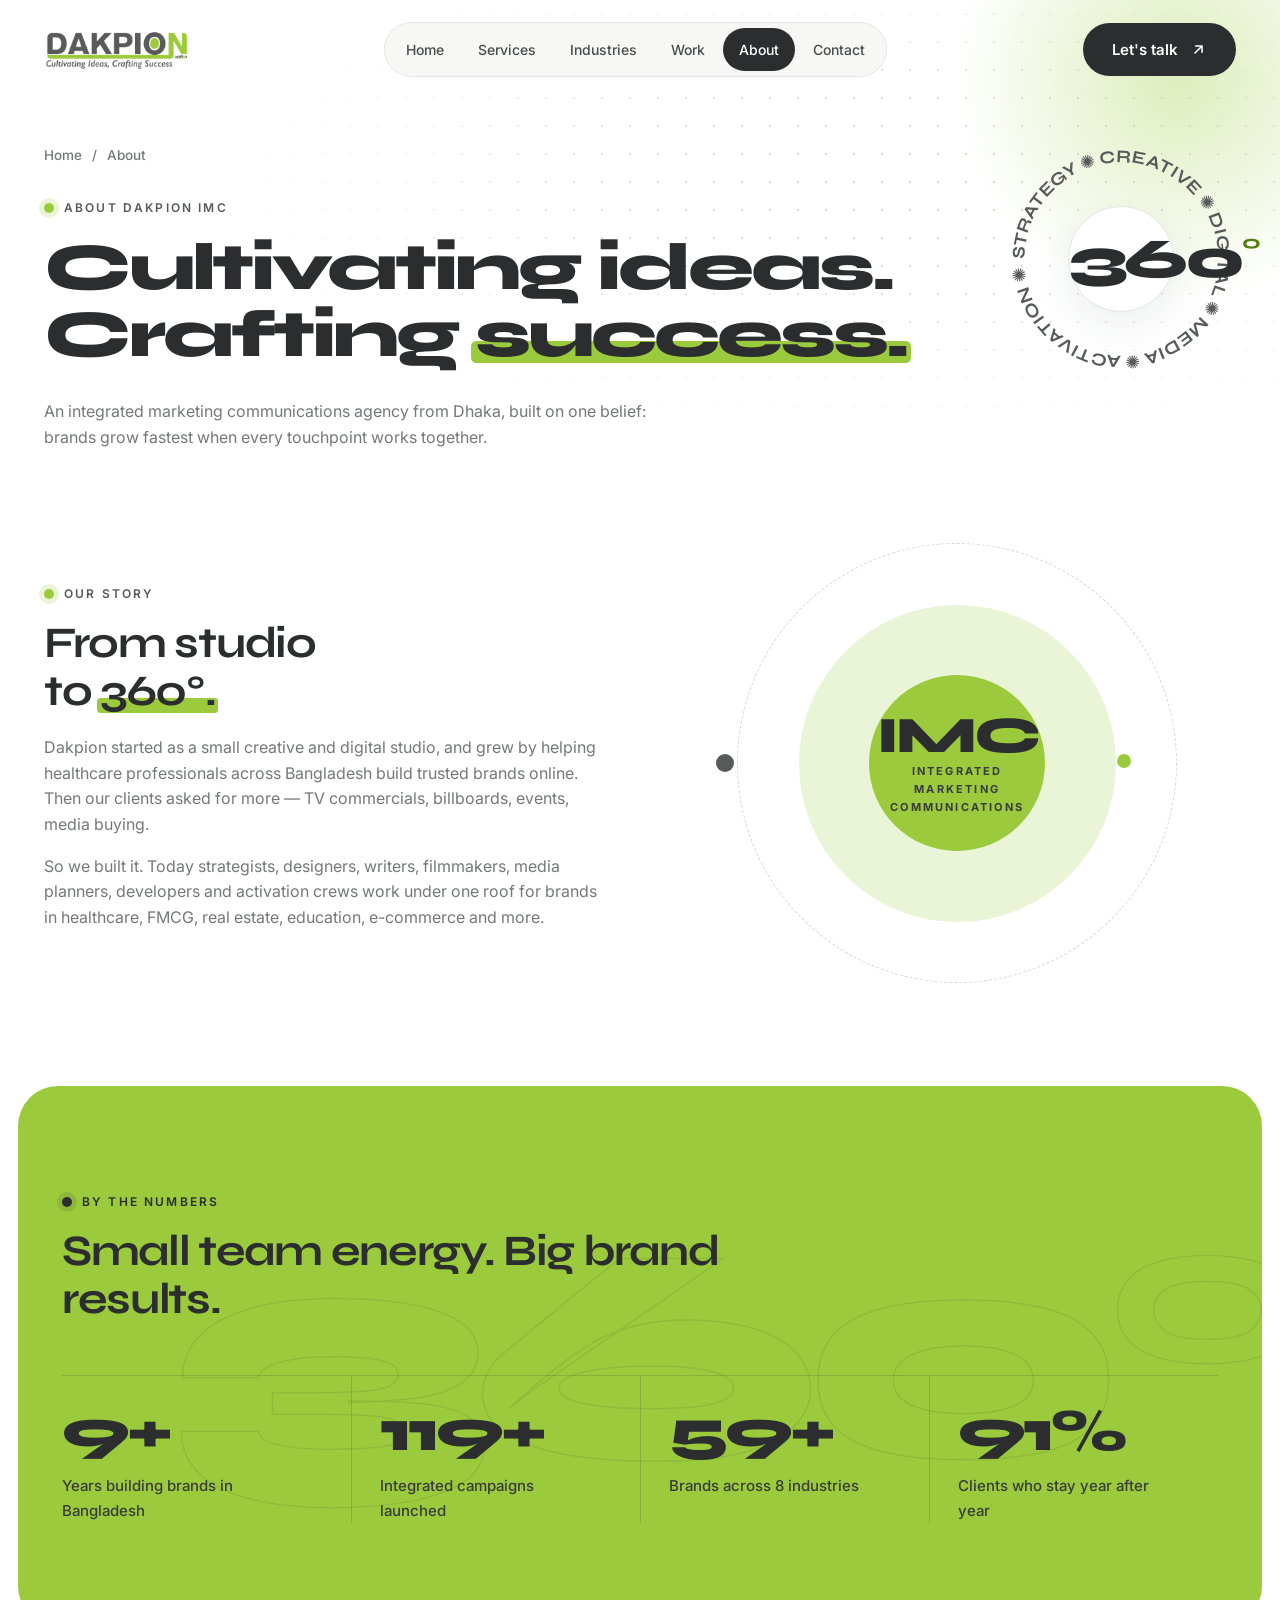
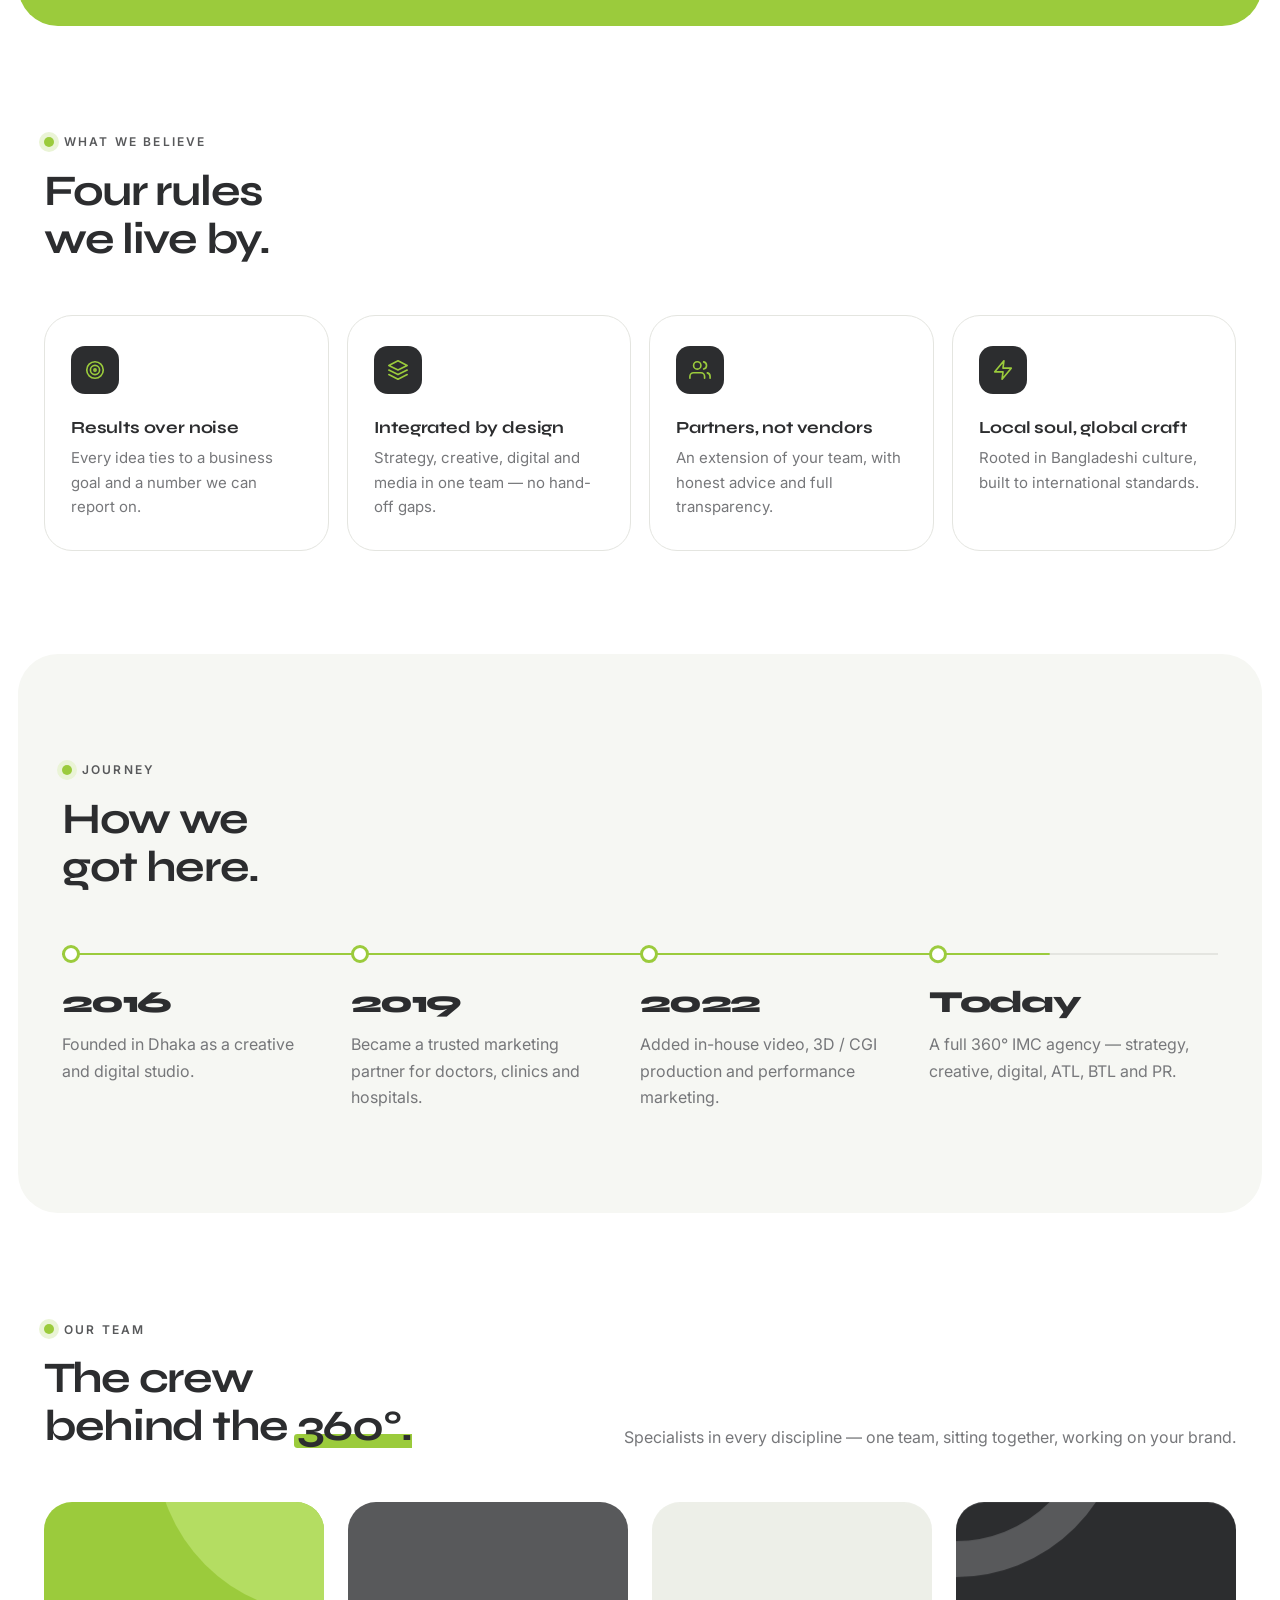
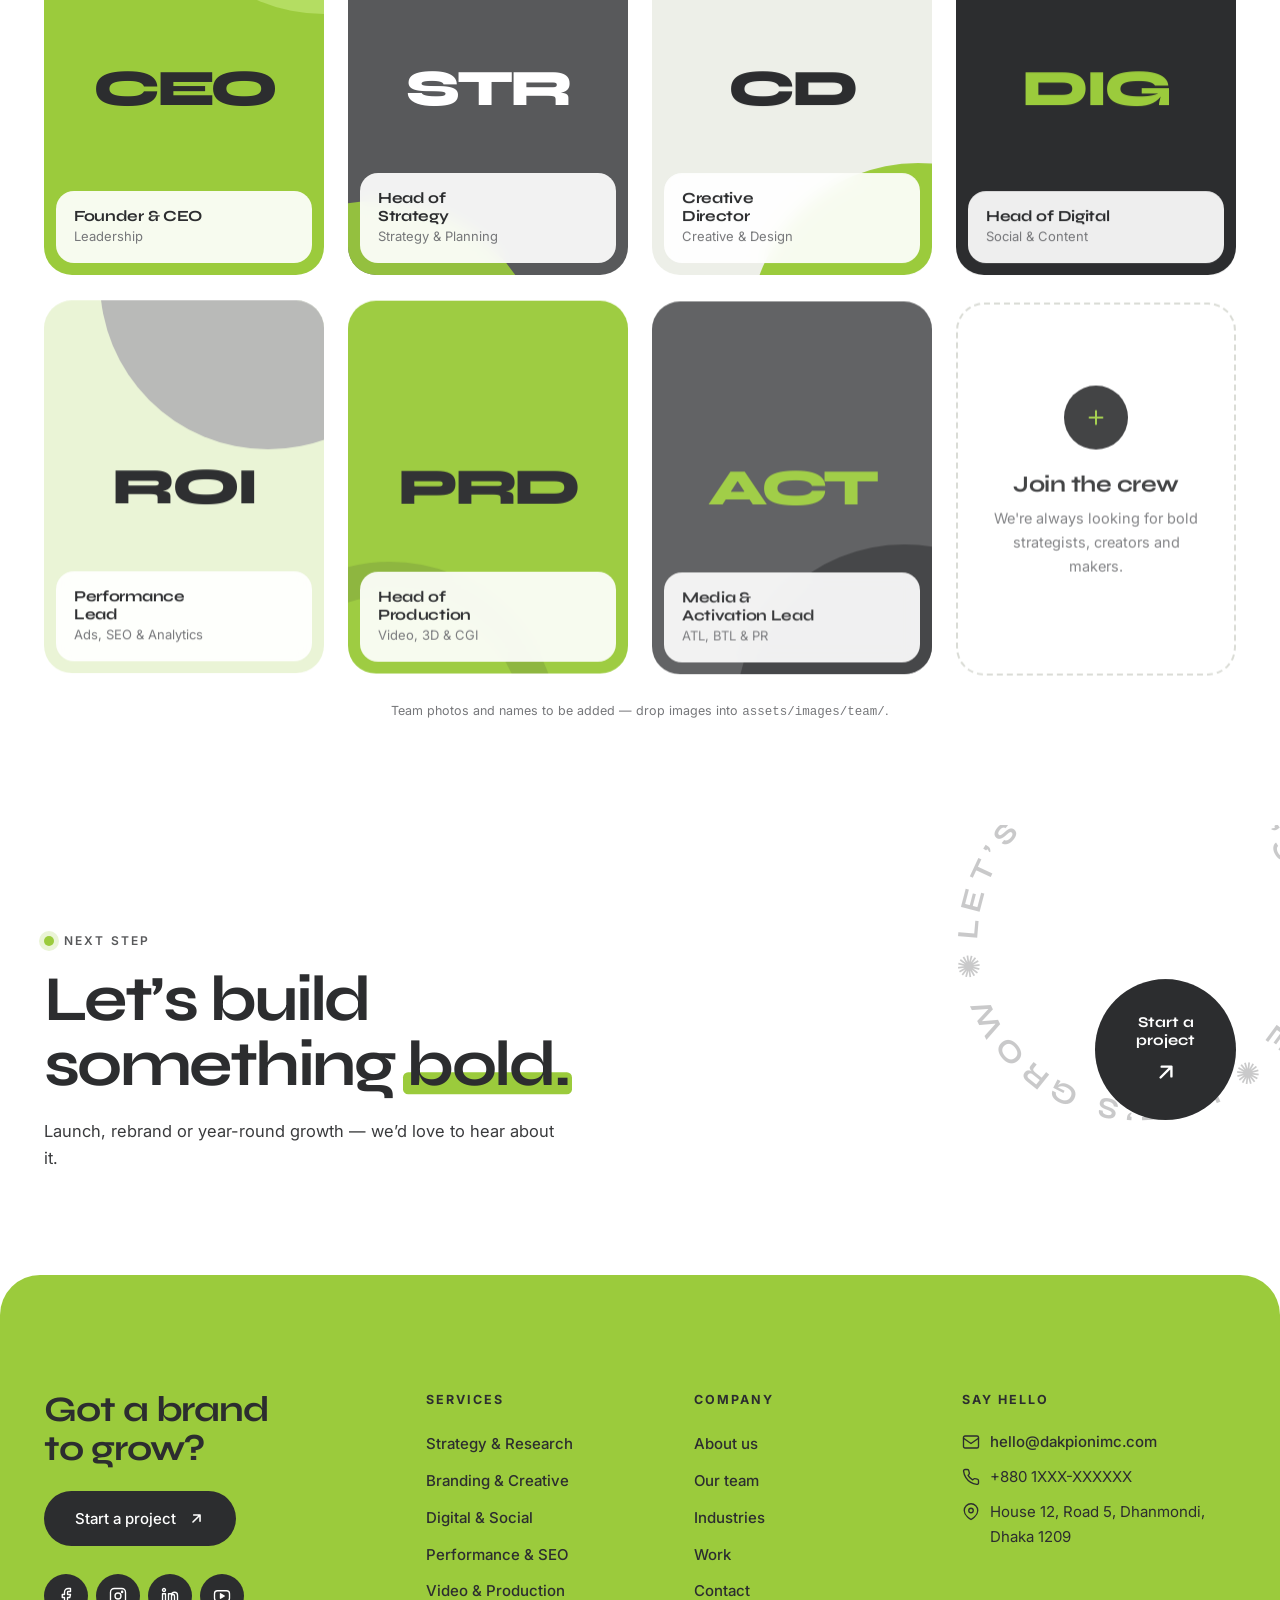
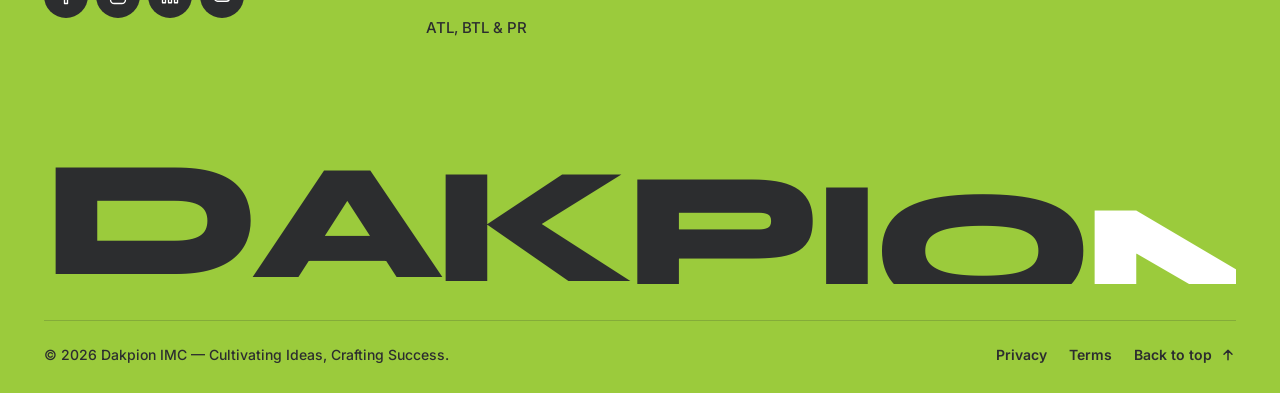
==== about.html @ 5aba987e "Make the site lighter: smaller type, native fast scrolling Feedback: text too big and scrolling slow" ====
<!doctype html>
<html lang="en">
<head>
<meta charset="UTF-8">
<meta name="viewport" content="width=device-width, initial-scale=1.0">
<title>About Us & Team — Dakpion IMC</title>
<meta name="description" content="Dakpion IMC is a 360° integrated marketing communications agency in Dhaka, Bangladesh. Meet the team behind strategy, creative, digital, media and activation.">
<meta name="theme-color" content="#9BCB3C">
<meta property="og:title" content="About Us & Team — Dakpion IMC">
<meta property="og:description" content="Dakpion IMC is a 360° integrated marketing communications agency in Dhaka, Bangladesh. Meet the team behind strategy, creative, digital, media and activation.">
<meta property="og:type" content="website">
<link rel="icon" href="assets/images/favicon.png">
<link rel="preconnect" href="https://fonts.googleapis.com">
<link rel="preconnect" href="https://fonts.gstatic.com" crossorigin>
<link rel="preload" as="image" href="assets/images/logo-dark.webp">
<link href="https://fonts.googleapis.com/css2?family=Inter:wght@400;500;600;700&family=Syne:wght@600;700;800&display=swap" rel="stylesheet">
<link rel="stylesheet" href="assets/css/style.css">
<script>
(function(r){r.classList.add('js');setTimeout(function(){if(!window.__animReady)r.classList.add('no-anim');},2500);})(document.documentElement);
</script>
<script src="assets/js/vendor/gsap.min.js" defer></script>
<script src="assets/js/vendor/ScrollTrigger.min.js" defer></script>
<script src="assets/js/vendor/SplitText.min.js" defer></script>
<script src="assets/js/main.js" defer></script>
</head>
<body data-page="about">
<!-- @header -->
<div class="progress" aria-hidden="true"></div>
<header class="site-header">
  <div class="container header-inner">
    <a href="index.html" class="brand" aria-label="Dakpion IMC home"><img src="assets/images/logo-dark.webp" width="420" height="116" alt="Dakpion IMC"></a>
    <nav aria-label="Main"><ul class="nav"><li><a href="index.html" data-nav="home" data-text="Home"><span>Home</span></a></li><li><a href="services.html" data-nav="services" data-text="Services"><span>Services</span></a></li><li><a href="industries.html" data-nav="industries" data-text="Industries"><span>Industries</span></a></li><li><a href="portfolio.html" data-nav="work" data-text="Work"><span>Work</span></a></li><li><a href="about.html" data-nav="about" data-text="About"><span>About</span></a></li><li><a href="contact.html" data-nav="contact" data-text="Contact"><span>Contact</span></a></li></ul></nav>
    <div class="header-right">
      <a href="contact.html" class="btn btn--grey" data-magnetic=".2">Let's talk <svg class="icon" aria-hidden="true"><use href="assets/icons/sprite.svg#i-arrow-ur"/></svg></a>
      <button class="menu-btn" aria-expanded="false" aria-controls="menu"><span>Menu</span><i><b></b><b></b></i></button>
    </div>
  </div>
</header>
<div class="menu" id="menu">
  <ul><li><a href="index.html" style="--i:0">Home</a></li><li><a href="services.html" style="--i:1">Services</a></li><li><a href="industries.html" style="--i:2">Industries</a></li><li><a href="portfolio.html" style="--i:3">Work</a></li><li><a href="about.html" style="--i:4">About</a></li><li><a href="contact.html" style="--i:5">Contact</a></li></ul>
  <div class="menu-foot"><a href="mailto:hello@dakpionimc.com">hello@dakpionimc.com</a><span>+880 1XXX-XXXXXX · Dhanmondi, Dhaka</span></div>
</div>
<!-- /@header -->

<main>

<section class="page-hero">
  <div class="hero-bg"><div class="blob blob--1"></div></div>
  <div class="ring" aria-hidden="true">
  <svg viewBox="0 0 200 200"><defs><path id="rp-page" d="M100,100 m-84,0 a84,84 0 1,1 168,0 a84,84 0 1,1 -168,0"/></defs><text><textPath href="#rp-page" textLength="524">Strategy ✺ Creative ✺ Digital ✺ Media ✺ Activation ✺ </textPath></text></svg>
  <div class="ring-core"><b>360<sup>°</sup></b></div>
</div>
  <div class="container">
    <div class="crumbs" data-reveal><a href="index.html">Home</a><span>/</span><span>About</span></div>
    <div class="label" data-reveal>About Dakpion IMC</div>
    <h1 data-split>Cultivating ideas.<br>Crafting <span class="hl">success.</span></h1>
    <p class="lead" data-reveal>An integrated marketing communications agency from Dhaka, built on one belief: brands grow fastest when every touchpoint works together.</p>
  </div>
</section>

<section class="section" style="padding-top:0">
  <div class="container split">
    <div>
      <div class="label" data-reveal>Our story</div>
      <h2 data-split>From studio<br>to <span class="hl">360°.</span></h2>
      <p class="lead" data-reveal>Dakpion started as a small creative and digital studio, and grew by helping healthcare professionals across Bangladesh build trusted brands online. Then our clients asked for more — TV commercials, billboards, events, media buying.</p>
      <p class="lead" data-reveal>So we built it. Today strategists, designers, writers, filmmakers, media planners, developers and activation crews work under one roof for brands in healthcare, FMCG, real estate, education, e-commerce and more.</p>
    </div>
    <div class="orbit-art" data-reveal aria-hidden="true">
      <span class="o o1"></span><span class="o o2"></span>
      <span class="o o3"><span><b>IMC</b><span>Integrated Marketing<br>Communications</span></span></span>
      <span class="dot"><i></i></span><span class="dot dot--2"><i></i></span>
    </div>
  </div>
</section>

<section class="section section--lime round" style="margin:0 clamp(8px,1.4vw,20px);overflow:hidden">
  <div class="big-360" aria-hidden="true">360°</div>
  <div class="container" style="position:relative">
    <div class="head">
      <div><div class="label" data-reveal>By the numbers</div><h2 data-split>Small team energy. Big brand results.</h2></div>
    </div>
    <div class="stats">
      <div class="stat" data-reveal><b data-count="9" data-suffix="+">9+</b><span>Years building brands in Bangladesh</span></div>
      <div class="stat" data-reveal><b data-count="120" data-suffix="+">120+</b><span>Integrated campaigns launched</span></div>
      <div class="stat" data-reveal><b data-count="60" data-suffix="+">60+</b><span>Brands across 8 industries</span></div>
      <div class="stat" data-reveal><b data-count="92" data-suffix="%">92%</b><span>Clients who stay year after year</span></div>
    </div>
  </div>
</section>

<section class="section">
  <div class="container">
    <div class="head"><div><div class="label" data-reveal>What we believe</div><h2 data-split>Four rules<br>we live by.</h2></div></div>
    <div class="values"><div class="value" data-reveal><span class="ic"><svg class="icon" aria-hidden="true"><use href="assets/icons/sprite.svg#i-target"/></svg></span><h4>Results over noise</h4><p>Every idea ties to a business goal and a number we can report on.</p></div><div class="value" data-reveal><span class="ic"><svg class="icon" aria-hidden="true"><use href="assets/icons/sprite.svg#i-layers"/></svg></span><h4>Integrated by design</h4><p>Strategy, creative, digital and media in one team — no hand-off gaps.</p></div><div class="value" data-reveal><span class="ic"><svg class="icon" aria-hidden="true"><use href="assets/icons/sprite.svg#i-users"/></svg></span><h4>Partners, not vendors</h4><p>An extension of your team, with honest advice and full transparency.</p></div><div class="value" data-reveal><span class="ic"><svg class="icon" aria-hidden="true"><use href="assets/icons/sprite.svg#i-bolt"/></svg></span><h4>Local soul, global craft</h4><p>Rooted in Bangladeshi culture, built to international standards.</p></div></div>
  </div>
</section>

<section class="section section--paper round" style="margin:0 clamp(8px,1.4vw,20px)">
  <div class="container">
    <div class="head"><div><div class="label" data-reveal>Journey</div><h2 data-split>How we<br>got here.</h2></div></div>
    <div class="timeline"><span class="bar"></span><div class="tl" data-reveal><b>2016</b><p>Founded in Dhaka as a creative and digital studio.</p></div><div class="tl" data-reveal><b>2019</b><p>Became a trusted marketing partner for doctors, clinics and hospitals.</p></div><div class="tl" data-reveal><b>2022</b><p>Added in-house video, 3D / CGI production and performance marketing.</p></div><div class="tl" data-reveal><b>Today</b><p>A full 360° IMC agency — strategy, creative, digital, ATL, BTL and PR.</p></div></div>
  </div>
</section>

<section class="section" id="team">
  <div class="container">
    <div class="head">
      <div><div class="label" data-reveal>Our team</div><h2 data-split>The crew<br>behind the <span class="hl">360°.</span></h2></div>
      <p class="lead" data-reveal>Specialists in every discipline — one team, sitting together, working on your brand.</p>
    </div>
    <div class="team-grid"><div class="member m1" data-tilt data-reveal style="transition-delay:0.00s">
        <div class="card">
          <div class="art"><span class="ini">CEO</span><!-- replace with <img src="assets/images/team/NAME.webp" alt="NAME"> --></div>
          <div class="who"><div><b>Founder &amp; CEO</b><span>Leadership</span></div><div class="soc"><a href="#" aria-label="LinkedIn"><svg class="icon" aria-hidden="true"><use href="assets/icons/sprite.svg#i-in"/></svg></a><a href="#" aria-label="Instagram"><svg class="icon" aria-hidden="true"><use href="assets/icons/sprite.svg#i-ig"/></svg></a></div></div>
        </div>
      </div><div class="member m2" data-tilt data-reveal style="transition-delay:0.05s">
        <div class="card">
          <div class="art"><span class="ini">STR</span><!-- replace with <img src="assets/images/team/NAME.webp" alt="NAME"> --></div>
          <div class="who"><div><b>Head of Strategy</b><span>Strategy &amp; Planning</span></div><div class="soc"><a href="#" aria-label="LinkedIn"><svg class="icon" aria-hidden="true"><use href="assets/icons/sprite.svg#i-in"/></svg></a><a href="#" aria-label="Instagram"><svg class="icon" aria-hidden="true"><use href="assets/icons/sprite.svg#i-ig"/></svg></a></div></div>
        </div>
      </div><div class="member m3" data-tilt data-reveal style="transition-delay:0.10s">
        <div class="card">
          <div class="art"><span class="ini">CD</span><!-- replace with <img src="assets/images/team/NAME.webp" alt="NAME"> --></div>
          <div class="who"><div><b>Creative Director</b><span>Creative &amp; Design</span></div><div class="soc"><a href="#" aria-label="LinkedIn"><svg class="icon" aria-hidden="true"><use href="assets/icons/sprite.svg#i-in"/></svg></a><a href="#" aria-label="Instagram"><svg class="icon" aria-hidden="true"><use href="assets/icons/sprite.svg#i-ig"/></svg></a></div></div>
        </div>
      </div><div class="member m4" data-tilt data-reveal style="transition-delay:0.15s">
        <div class="card">
          <div class="art"><span class="ini">DIG</span><!-- replace with <img src="assets/images/team/NAME.webp" alt="NAME"> --></div>
          <div class="who"><div><b>Head of Digital</b><span>Social &amp; Content</span></div><div class="soc"><a href="#" aria-label="LinkedIn"><svg class="icon" aria-hidden="true"><use href="assets/icons/sprite.svg#i-in"/></svg></a><a href="#" aria-label="Instagram"><svg class="icon" aria-hidden="true"><use href="assets/icons/sprite.svg#i-ig"/></svg></a></div></div>
        </div>
      </div><div class="member m5" data-tilt data-reveal style="transition-delay:0.20s">
        <div class="card">
          <div class="art"><span class="ini">ROI</span><!-- replace with <img src="assets/images/team/NAME.webp" alt="NAME"> --></div>
          <div class="who"><div><b>Performance Lead</b><span>Ads, SEO &amp; Analytics</span></div><div class="soc"><a href="#" aria-label="LinkedIn"><svg class="icon" aria-hidden="true"><use href="assets/icons/sprite.svg#i-in"/></svg></a><a href="#" aria-label="Instagram"><svg class="icon" aria-hidden="true"><use href="assets/icons/sprite.svg#i-ig"/></svg></a></div></div>
        </div>
      </div><div class="member m6" data-tilt data-reveal style="transition-delay:0.25s">
        <div class="card">
          <div class="art"><span class="ini">PRD</span><!-- replace with <img src="assets/images/team/NAME.webp" alt="NAME"> --></div>
          <div class="who"><div><b>Head of Production</b><span>Video, 3D &amp; CGI</span></div><div class="soc"><a href="#" aria-label="LinkedIn"><svg class="icon" aria-hidden="true"><use href="assets/icons/sprite.svg#i-in"/></svg></a><a href="#" aria-label="Instagram"><svg class="icon" aria-hidden="true"><use href="assets/icons/sprite.svg#i-ig"/></svg></a></div></div>
        </div>
      </div><div class="member m7" data-tilt data-reveal style="transition-delay:0.30s">
        <div class="card">
          <div class="art"><span class="ini">ACT</span><!-- replace with <img src="assets/images/team/NAME.webp" alt="NAME"> --></div>
          <div class="who"><div><b>Media &amp; Activation Lead</b><span>ATL, BTL &amp; PR</span></div><div class="soc"><a href="#" aria-label="LinkedIn"><svg class="icon" aria-hidden="true"><use href="assets/icons/sprite.svg#i-in"/></svg></a><a href="#" aria-label="Instagram"><svg class="icon" aria-hidden="true"><use href="assets/icons/sprite.svg#i-ig"/></svg></a></div></div>
        </div>
      </div><a class="member member--join" href="contact.html" data-reveal>
        <div class="card"><div><span class="plus"><svg class="icon" aria-hidden="true"><use href="assets/icons/sprite.svg#i-plus"/></svg></span><h3>Join the crew</h3><p>We're always looking for bold strategists, creators and makers.</p></div></div>
      </a></div>
    <p class="note">Team photos and names to be added — drop images into <code>assets/images/team/</code>.</p>
  </div>
</section>

<section class="section cta">
  <div class="ring" aria-hidden="true">
  <svg viewBox="0 0 200 200"><defs><path id="rp-cta" d="M100,100 m-84,0 a84,84 0 1,1 168,0 a84,84 0 1,1 -168,0"/></defs><text><textPath href="#rp-cta" textLength="524">Let’s talk ✺ Let’s create ✺ Let’s grow ✺ </textPath></text></svg>
  
</div>
  <div class="container cta-inner">
    <div>
      <div class="label" data-reveal>Next step</div>
      <h2 data-split>Let’s build<br>something <span class="hl">bold.</span></h2>
      <p data-reveal>Launch, rebrand or year-round growth — we’d love to hear about it.</p>
    </div>
    <a href="contact.html" class="btn-orb" data-magnetic=".45" data-reveal><span>Start a<br>project<svg class="icon" aria-hidden="true"><use href="assets/icons/sprite.svg#i-arrow-ur"/></svg></span></a>
  </div>
</section>


</main>

<!-- @footer -->
<footer class="site-footer">
  <div class="container">
    <div class="f-top">
      <div>
        <h2>Got a brand<br>to grow?</h2>
        <a href="contact.html" class="btn btn--grey btn--lg" data-magnetic=".25">Start a project <svg class="icon" aria-hidden="true"><use href="assets/icons/sprite.svg#i-arrow-ur"/></svg></a>
        <div class="social">
          <a href="#" aria-label="Facebook"><svg class="icon" aria-hidden="true"><use href="assets/icons/sprite.svg#i-fb"/></svg></a>
          <a href="#" aria-label="Instagram"><svg class="icon" aria-hidden="true"><use href="assets/icons/sprite.svg#i-ig"/></svg></a>
          <a href="#" aria-label="LinkedIn"><svg class="icon" aria-hidden="true"><use href="assets/icons/sprite.svg#i-in"/></svg></a>
          <a href="#" aria-label="YouTube"><svg class="icon" aria-hidden="true"><use href="assets/icons/sprite.svg#i-yt"/></svg></a>
        </div>
      </div>
      <div>
        <h5>Services</h5>
        <ul>
          <li><a class="link" href="services.html#strategy">Strategy &amp; Research</a></li>
          <li><a class="link" href="services.html#branding">Branding &amp; Creative</a></li>
          <li><a class="link" href="services.html#digital">Digital &amp; Social</a></li>
          <li><a class="link" href="services.html#performance">Performance &amp; SEO</a></li>
          <li><a class="link" href="services.html#production">Video &amp; Production</a></li>
          <li><a class="link" href="services.html#atl">ATL, BTL &amp; PR</a></li>
        </ul>
      </div>
      <div>
        <h5>Company</h5>
        <ul>
          <li><a class="link" href="about.html">About us</a></li>
          <li><a class="link" href="about.html#team">Our team</a></li>
          <li><a class="link" href="industries.html">Industries</a></li>
          <li><a class="link" href="portfolio.html">Work</a></li>
          <li><a class="link" href="contact.html">Contact</a></li>
        </ul>
      </div>
      <div>
        <h5>Say hello</h5>
        <ul class="f-contact">
          <li><svg class="icon" aria-hidden="true"><use href="assets/icons/sprite.svg#i-mail"/></svg><a class="link" href="mailto:hello@dakpionimc.com">hello@dakpionimc.com</a></li>
          <li><svg class="icon" aria-hidden="true"><use href="assets/icons/sprite.svg#i-phone"/></svg><span>+880 1XXX-XXXXXX</span></li>
          <li><svg class="icon" aria-hidden="true"><use href="assets/icons/sprite.svg#i-pin"/></svg><span>House 12, Road 5, Dhanmondi, Dhaka 1209</span></li>
        </ul>
      </div>
    </div>
    <div class="f-word" aria-hidden="true"><span>D</span><span>A</span><span>K</span><span>P</span><span>I</span><span>O</span><span>N</span></div>
    <div class="f-bottom">
      <span>&copy; <span id="year">2026</span> Dakpion IMC — Cultivating Ideas, Crafting Success.</span>
      <div class="links"><a class="link" href="#">Privacy</a><a class="link" href="#">Terms</a><a href="#" class="to-top">Back to top <svg class="icon" aria-hidden="true"><use href="assets/icons/sprite.svg#i-arrow"/></svg></a></div>
    </div>
  </div>
</footer>
<!-- /@footer -->

</body>
</html>
---- assets/css/style.css ----
/* =====================================================
   DAKPION IMC — 360° Marketing Solutions · v4
   Light theme built only on the two logo colours:
   Graphite #58595B  ·  Lime #9BCB3C
   Fonts: Syne (display) · Inter (text)
   ===================================================== */

:root {
  /* Lime family */
  --lime:       #9BCB3C;
  --lime-hi:    #B4DD62;
  --lime-soft:  #EAF4D6;
  --lime-wash:  #F4F9EA;
  --lime-deep:  #557D12;   /* lime for text on white (AA) */

  /* Graphite family */
  --g-900: #2C2D2F;        /* headings */
  --g-800: #3A3B3D;
  --g-700: #4A4B4D;        /* body text */
  --g:     #58595B;        /* logo grey */
  --g-500: #76777A;        /* muted */
  --g-300: #B9BAB8;
  --line:  #E4E5E0;
  --line-2:#D6D8D1;

  /* Surfaces */
  --white: #FFFFFF;
  --paper: #F6F7F3;
  --paper-2:#EDEFE8;

  --shadow-sm: 0 2px 10px rgba(44,45,47,.05);
  --shadow-md: 0 14px 40px rgba(44,45,47,.08);
  --shadow-lg: 0 30px 80px rgba(44,45,47,.14);

  --r-md: 18px;
  --r-lg: 28px;
  --r-xl: 40px;
  --r-full: 999px;

  --ff-d: 'Syne', 'Inter', system-ui, sans-serif;
  --ff: 'Inter', system-ui, -apple-system, 'Segoe UI', sans-serif;

  --max-w: 1320px;
  --gutter: clamp(18px, 4vw, 44px);
  --ease: cubic-bezier(.22,1,.36,1);
  --ease-io: cubic-bezier(.76,0,.24,1);
}

/* ── Reset ───────────────────────────────────────── */
*,*::before,*::after { box-sizing:border-box; }
html { -webkit-text-size-adjust:100%; }
html { scroll-behavior:smooth; }
body {
  margin:0; font-family:var(--ff); font-size:16px; line-height:1.65;
  color:var(--g-700); background:var(--white);
  -webkit-font-smoothing:antialiased; overflow-x:hidden;
}
main { overflow-x:clip; }
img, svg { display:block; max-width:100%; }
a { color:inherit; text-decoration:none; }
ul { list-style:none; margin:0; padding:0; }
button, input, textarea, select { font:inherit; color:inherit; }
button { cursor:pointer; background:none; border:0; padding:0; }
h1,h2,h3,h4 { font-family:var(--ff-d); color:var(--g-900); margin:0 0 .45em; font-weight:700; line-height:1; letter-spacing:-.035em; }
h2 { font-size:clamp(28px, 3.4vw, 48px); font-weight:700; line-height:1.1; letter-spacing:-.03em; }
h3 { font-size:clamp(19px, 1.6vw, 22px); letter-spacing:-.02em; line-height:1.1; }
h4 { font-size:17px; letter-spacing:-.01em; line-height:1.2; }
p { margin:0 0 1em; }
::selection { background:var(--lime); color:var(--g-900); }
:focus-visible { outline:2.5px solid var(--lime-deep); outline-offset:3px; border-radius:8px; }
.icon { width:22px; height:22px; flex:none; }
.sr-only { position:absolute; width:1px; height:1px; overflow:hidden; clip:rect(0 0 0 0); white-space:nowrap; }

/* Accent treatments */
.hl { position:relative; display:inline-block; z-index:0; }
.hl::after {
  content:''; position:absolute; left:-.06em; right:-.06em; bottom:.06em; height:.34em;
  background:var(--lime); z-index:-1; border-radius:.08em;
  transform-origin:left; transform:scaleX(var(--hl, 1));
}
.stroke { color:transparent; -webkit-text-stroke:1.5px var(--g-900); }
.lime-text { color:var(--lime-deep); }

/* ── Layout ──────────────────────────────────────── */
.container { max-width:var(--max-w); margin:0 auto; padding:0 var(--gutter); }
.section { padding:clamp(64px, 8vw, 112px) 0; position:relative; }
.section--paper { background:var(--paper); }
.section--lime { background:var(--lime); color:var(--g-900); }
.section--lime p { color:var(--g-800); }
.round-top { border-radius:var(--r-xl) var(--r-xl) 0 0; }
.round { border-radius:var(--r-xl); }

.label {
  display:inline-flex; align-items:center; gap:10px;
  font-size:12px; font-weight:600; letter-spacing:.18em; text-transform:uppercase;
  color:var(--g); margin-bottom:16px;
}
.label::before { content:''; width:10px; height:10px; border-radius:50%; background:var(--lime); box-shadow:0 0 0 5px var(--lime-soft); }
.section--lime .label { color:var(--g-900); }
.section--lime .label::before { background:var(--g-900); box-shadow:0 0 0 5px rgba(44,45,47,.12); }
.lead { font-size:clamp(16px, 1.2vw, 18px); color:var(--g-500); max-width:620px; line-height:1.6; }

.head { display:flex; justify-content:space-between; align-items:flex-end; gap:24px 48px; flex-wrap:wrap; margin-bottom:clamp(32px, 4vw, 52px); }
.head > div { max-width:720px; }
.head h2 { margin:0; }
.head .lead { margin:0; }

/* ── Buttons ─────────────────────────────────────── */
.btn {
  position:relative; display:inline-flex; align-items:center; justify-content:center; gap:12px;
  padding:17px 28px; border-radius:var(--r-full); overflow:hidden; isolation:isolate;
  font-weight:600; font-size:15px; line-height:1; white-space:nowrap;
  border:1.5px solid transparent; transition:color .45s var(--ease), border-color .3s;
}
.btn::before {
  content:''; position:absolute; inset:0; z-index:-1; border-radius:inherit;
  transform:translateY(101%); transition:transform .5s var(--ease);
}
.btn:hover::before { transform:none; }
.btn .icon { width:17px; height:17px; transition:transform .45s var(--ease); }
.btn:hover .icon { transform:rotate(-45deg); }
.btn--lime { background:var(--lime); color:var(--g-900); }
.btn--lime::before { background:var(--g-900); }
.btn--lime:hover { color:#fff; }
.btn--grey { background:var(--g-900); color:#fff; }
.btn--grey::before { background:var(--lime); }
.btn--grey:hover { color:var(--g-900); }
.btn--line { border-color:var(--line-2); color:var(--g-900); }
.btn--line::before { background:var(--g-900); }
.btn--line:hover { color:#fff; border-color:var(--g-900); }
.btn--lg { padding:18px 30px; font-size:15.5px; }

.link { display:inline-flex; align-items:center; gap:8px; font-weight:600; color:var(--g-900); position:relative; }
.link::after { content:''; position:absolute; left:0; right:0; bottom:-3px; height:1.5px; background:currentColor; transform-origin:right; transform:scaleX(0); transition:transform .5s var(--ease); }
.link:hover::after { transform-origin:left; transform:scaleX(1); }
.link .icon { width:16px; height:16px; }

.btn-orb {
  position:relative; display:grid; place-items:center; text-align:center;
  width:clamp(120px, 11vw, 150px); aspect-ratio:1; border-radius:50%;
  background:var(--g-900); color:#fff; font-family:var(--ff-d); font-weight:700; font-size:15px; line-height:1.15;
  transition:background .4s, color .4s;
}
.btn-orb:hover { background:var(--lime); color:var(--g-900); }
.btn-orb > span { display:block; }
.btn-orb .icon { width:26px; height:26px; margin:10px auto 0; }

.tag { display:inline-flex; padding:7px 14px; border-radius:var(--r-full); border:1px solid var(--line-2); font-size:13px; font-weight:500; color:var(--g-700); background:var(--white); }
.tags { display:flex; flex-wrap:wrap; gap:8px; }

/* ── Scroll progress ─────────────────────────────── */
.progress { position:fixed; top:0; left:0; right:0; height:3px; background:var(--lime); transform-origin:left; transform:scaleX(0); z-index:200; pointer-events:none; }


/* ── Header ──────────────────────────────────────── */
.site-header { position:fixed; top:0; left:0; right:0; z-index:100; padding:22px 0; transition:transform .6s var(--ease), padding .4s var(--ease), background .4s, box-shadow .4s; }
.site-header.is-scrolled { padding:12px 0; background:rgba(255,255,255,.86); backdrop-filter:saturate(1.6) blur(16px); -webkit-backdrop-filter:saturate(1.6) blur(16px); box-shadow:0 1px 0 var(--line); }
.site-header.is-hidden { transform:translateY(-110%); }
.header-inner { display:flex; align-items:center; justify-content:space-between; gap:20px; }
.brand img { height:40px; width:auto; }
.nav { display:flex; gap:2px; padding:5px; border-radius:var(--r-full); background:rgba(246,247,243,.8); border:1px solid var(--line); backdrop-filter:blur(10px); }
.nav a { position:relative; display:block; overflow:hidden; padding:10px 16px; border-radius:var(--r-full); font-size:14px; font-weight:500; color:var(--g-700); transition:background .3s, color .3s; }
.nav a span { display:block; transition:transform .45s var(--ease); }
.nav a::after { content:attr(data-text); position:absolute; left:16px; right:16px; top:100%; padding-top:10px; transition:transform .45s var(--ease); }
.nav a:hover span, .nav a:hover::after { transform:translateY(-100%); }
.nav a:hover::after { transform:translateY(calc(-100% - 10px)); }
.nav li.active a { background:var(--g-900); color:#fff; }
.header-right { display:flex; align-items:center; gap:10px; }
.menu-btn { display:none; align-items:center; gap:10px; padding:12px 18px; border-radius:var(--r-full); background:var(--g-900); color:#fff; font-weight:600; font-size:14px; }
.menu-btn i { display:grid; gap:4px; }
.menu-btn i b { display:block; width:18px; height:2px; background:currentColor; border-radius:2px; transition:transform .4s var(--ease); }
.menu-open .brand { background:#fff; border-radius:14px; padding:6px 10px; margin:-6px -10px; }
.menu-open .menu-btn i b:first-child { transform:translateY(3px) rotate(45deg); }
.menu-open .menu-btn i b:last-child { transform:translateY(-3px) rotate(-45deg); }

.menu { position:fixed; inset:0; z-index:95; background:var(--lime); padding:110px var(--gutter) 32px; display:flex; flex-direction:column; justify-content:space-between; clip-path:circle(0% at calc(100% - 60px) 44px); transition:clip-path .8s var(--ease-io); visibility:hidden; }
.menu-open .menu { clip-path:circle(150% at calc(100% - 60px) 44px); visibility:visible; }
.menu ul a { display:block; font-family:var(--ff-d); font-weight:800; font-size:clamp(40px, 11vw, 72px); line-height:1.05; letter-spacing:-.04em; color:var(--g-900); transform:translateY(40px); opacity:0; transition:transform .7s var(--ease), opacity .7s var(--ease); transition-delay:calc(.25s + var(--i) * .05s); }
.menu-open .menu ul a { transform:none; opacity:1; }
.menu-foot { display:flex; flex-direction:column; gap:6px; font-size:15px; color:var(--g-800); }

/* ── Hero ────────────────────────────────────────── */
.hero { position:relative; min-height:min(100svh, 820px); display:flex; flex-direction:column; justify-content:center; padding:130px 0 56px; overflow:hidden; background:var(--white); }
.hero-bg { position:absolute; inset:0; pointer-events:none; overflow:hidden; }
.hero-bg::before { content:''; position:absolute; inset:0; background-image:radial-gradient(var(--line-2) 1.2px, transparent 1.2px); background-size:28px 28px; mask-image:radial-gradient(ellipse 80% 70% at 70% 35%, #000 10%, transparent 70%); -webkit-mask-image:radial-gradient(ellipse 80% 70% at 70% 35%, #000 10%, transparent 70%); }
.blob { position:absolute; border-radius:50%; pointer-events:none; }
.blob--1 { width:40vmax; height:40vmax; right:-12vmax; top:-14vmax; background:radial-gradient(circle, rgba(155,203,60,.34), rgba(155,203,60,0) 62%); }
.blob--2 { width:30vmax; height:30vmax; left:-10vmax; bottom:-12vmax; background:radial-gradient(circle, rgba(88,89,91,.16), rgba(88,89,91,0) 65%); }
.hero .container { position:relative; width:100%; }
.hero-title { font-family:var(--ff-d); font-weight:800; font-size:clamp(40px, 6.4vw, 92px); line-height:.98; letter-spacing:-.045em; color:var(--g-900); margin:0 0 clamp(24px, 3vw, 36px); }
.hero-title .ln { display:block; overflow:hidden; padding:.02em 0 .04em; margin-bottom:-.04em; }
.hero-title .lni { display:inline-flex; align-items:center; gap:.18em; }
.hero-badge { position:relative; width:.82em; height:.82em; flex:none; border-radius:50%; background:var(--lime); display:grid; place-items:center; }
.hero-badge svg { position:absolute; inset:0; width:100%; height:100%; animation:spin 14s linear infinite; }
.hero-badge text { font-family:var(--ff); font-size:10.5px; font-weight:700; letter-spacing:.2em; fill:var(--g-900); text-transform:uppercase; }
.hero-badge b { font-family:var(--ff-d); font-size:.22em; letter-spacing:-.04em; color:var(--g-900); }
.rotator { position:relative; display:inline-grid; overflow:hidden; vertical-align:bottom; color:var(--lime-deep); line-height:1; padding-bottom:.02em; }
.rotator > span { grid-area:1/1; transform:translateY(105%); transition:transform .9s var(--ease); }
.rotator > span.is-on { transform:none; }
.rotator > span.is-out { transform:translateY(-105%); }
.hero-foot { display:grid; grid-template-columns:1.1fr auto auto; gap:32px; align-items:end; padding-top:28px; border-top:1px solid var(--line); }
.hero-foot p { margin:0; max-width:520px; font-size:clamp(15.5px, 1.15vw, 17px); color:var(--g-500); }
.hero-foot p b { color:var(--g-900); font-weight:600; }
.hero-cta { display:flex; gap:10px; flex-wrap:wrap; }
.scroll-hint { display:flex; align-items:center; gap:12px; font-size:12.5px; font-weight:600; letter-spacing:.16em; text-transform:uppercase; color:var(--g-500); }
.scroll-hint i { position:relative; width:1.5px; height:46px; background:var(--line-2); overflow:hidden; }
.scroll-hint i::after { content:''; position:absolute; left:0; top:0; width:100%; height:40%; background:var(--g-900); animation:drip 1.8s var(--ease-io) infinite; }
@keyframes drip { 0% { transform:translateY(-100%); } 100% { transform:translateY(260%); } }
@keyframes spin { to { transform:rotate(360deg); } }

/* ── Ring (rotating text) ────────────────────────── */
.ring { position:absolute; width:clamp(160px, 24vw, 340px); aspect-ratio:1; right:var(--gutter); top:50%; margin-top:calc(clamp(160px, 24vw, 340px) / -2 - 40px); pointer-events:none; }
.ring svg { width:100%; height:100%; animation:spin 28s linear infinite; }
.ring text { font-family:var(--ff-d); font-weight:700; font-size:15.5px; letter-spacing:.24em; text-transform:uppercase; fill:var(--g); }
.ring-core { position:absolute; inset:27%; border-radius:50%; background:var(--white); border:1.5px solid var(--line); display:grid; place-items:center; box-shadow:var(--shadow-md); }
.ring-core b { font-family:var(--ff-d); font-weight:800; font-size:clamp(34px, 4.4vw, 64px); letter-spacing:-.06em; color:var(--g-900); line-height:1; }
.ring-core b sup { color:var(--lime-deep); font-size:.5em; }

/* ── Tape marquee ────────────────────────────────── */
.tapes { position:relative; padding:clamp(24px, 3vw, 40px) 0; overflow:hidden; background:var(--white); }
.tape { display:flex; white-space:nowrap; padding:14px 0; margin:0 -2vw; }
.tape--a { background:var(--lime); transform:rotate(-2.2deg); position:relative; z-index:2; }
.tape--b { background:var(--g); transform:rotate(1.6deg); margin-top:-14px; }
.tape-track { display:flex; flex:none; animation:marquee 40s linear infinite; }
.tape--b .tape-track { animation-direction:reverse; animation-duration:46s; }
@keyframes marquee { to { transform:translateX(-100%); } }
.tape-track span { display:inline-flex; align-items:center; gap:.5em; padding-right:.5em; font-family:var(--ff-d); font-weight:700; font-size:clamp(18px, 2.2vw, 30px); letter-spacing:-.02em; text-transform:uppercase; line-height:1.1; }
.tape-track span::after { content:'✺'; font-size:.7em; }
.tape--a span { color:var(--g-900); }
.tape--b span { color:#fff; }
.tape--b span::after { color:var(--lime); }

/* ── Manifesto ───────────────────────────────────── */
.manifesto { font-family:var(--ff-d); font-weight:600; font-size:clamp(22px, 2.5vw, 36px); line-height:1.3; letter-spacing:-.02em; color:var(--g-900); max-width:1180px; margin:0; }
.manifesto .w { opacity:.18; }
.manifesto em { font-style:normal; color:var(--lime-deep); }
.manifesto-foot { display:flex; gap:48px; flex-wrap:wrap; justify-content:space-between; align-items:flex-end; margin-top:clamp(28px, 4vw, 48px); }
.manifesto-foot p { max-width:420px; margin:0; color:var(--g-500); }

/* ── Services grid ───────────────────────────────── */
.svc-grid { display:grid; grid-template-columns:repeat(4,1fr); gap:16px; }
.svc {
  position:relative; min-height:320px;
  border-radius:var(--r-lg); padding:26px; overflow:hidden; isolation:isolate;
  display:flex; flex-direction:column; background:var(--white); border:1px solid var(--line);
  transition:color .4s var(--ease), border-color .4s, transform .4s var(--ease), box-shadow .4s;
}
.svc:hover { transform:translateY(-6px); box-shadow:var(--shadow-md); }
.svc::before { content:''; position:absolute; inset:0; z-index:-1; background:var(--lime); clip-path:circle(0% at 100% 0%); transition:clip-path .8s var(--ease); }
.svc:hover::before { clip-path:circle(150% at 100% 0%); }
.svc:hover { border-color:var(--lime); }
.svc .n { font-family:var(--ff-d); font-weight:800; font-size:clamp(44px, 4vw, 60px); line-height:.9; letter-spacing:-.06em; color:transparent; -webkit-text-stroke:1.5px var(--g-300); transition:-webkit-text-stroke-color .5s; }
.svc:hover .n { -webkit-text-stroke-color:var(--g-900); }
.svc .ic { width:50px; height:50px; border-radius:14px; display:grid; place-items:center; background:var(--g-900); color:var(--lime); margin:28px 0 18px; transition:transform .6s var(--ease), background .5s, color .5s; }
.svc .ic .icon { width:23px; height:23px; }
.svc:hover .ic { transform:rotate(-12deg) scale(1.06); background:var(--white); color:var(--g-900); }
.svc h3 { margin-bottom:12px; }
.svc p { font-size:14.5px; color:var(--g-500); margin-bottom:22px; transition:color .5s; }
.svc:hover p { color:var(--g-800); }
.svc .go { position:absolute; top:22px; right:22px; width:40px; height:40px; border-radius:50%; border:1.5px solid var(--line-2); display:grid; place-items:center; transition:transform .6s var(--ease), background .4s, border-color .4s; }
.svc .go .icon { width:18px; height:18px; }
.svc:hover .go { transform:rotate(45deg); background:var(--g-900); color:#fff; border-color:var(--g-900); }
.svc .tags { margin-top:auto; }
.svc .tags .tag { background:transparent; }

/* ── Stats ───────────────────────────────────────── */
.stats { display:grid; grid-template-columns:repeat(4,1fr); gap:0; border-top:1.5px solid rgba(44,45,47,.18); }
.stat { padding:28px 24px 0 0; }
.stat + .stat { padding-left:28px; border-left:1.5px solid rgba(44,45,47,.18); }
.stat b { display:block; font-family:var(--ff-d); font-weight:800; font-size:clamp(40px, 4.6vw, 68px); line-height:.95; letter-spacing:-.05em; color:var(--g-900); }
.stat span { display:block; margin-top:14px; font-size:15px; font-weight:500; color:var(--g-800); max-width:220px; }
.big-360 { position:absolute; right:-2vw; top:50%; transform:translateY(-50%); font-family:var(--ff-d); font-weight:800; font-size:24vw; line-height:.8; letter-spacing:-.07em; color:transparent; -webkit-text-stroke:1.5px rgba(44,45,47,.1); pointer-events:none; }

/* ── Work list + hover preview ───────────────────── */
.wl { border-bottom:1px solid var(--line); }
.wl-row { position:relative; display:grid; grid-template-columns:70px 1.4fr 1fr auto; gap:24px; align-items:center; padding:clamp(18px, 2vw, 26px) 0; border-top:1px solid var(--line); }
.wl-row::before { content:''; position:absolute; inset:0 calc(-1 * var(--gutter)); background:var(--lime-wash); transform:scaleY(0); transform-origin:bottom; transition:transform .5s var(--ease); z-index:-1; }
.wl-row:hover::before { transform:none; }
.wl-row .i { font-family:var(--ff-d); font-weight:700; color:var(--g-300); font-size:15px; }
.wl-row h3 { font-size:clamp(20px, 2.2vw, 30px); letter-spacing:-.03em; margin:0; transition:transform .6s var(--ease); }
.wl-row:hover h3 { transform:translateX(10px); }
.wl-row .meta { font-size:14.5px; color:var(--g-500); }
.wl-row .kpi { font-family:var(--ff-d); font-weight:700; font-size:clamp(20px, 1.9vw, 28px); letter-spacing:-.04em; color:var(--lime-deep); text-align:right; }
.wl-row .kpi small { display:block; font-family:var(--ff); font-size:12.5px; font-weight:500; letter-spacing:0; color:var(--g-500); }
.preview { position:fixed; top:0; left:0; z-index:60; width:280px; aspect-ratio:4/3; border-radius:var(--r-lg); overflow:hidden; pointer-events:none; opacity:0; transform:scale(.6); }
.preview .thumb { position:absolute; inset:0; opacity:0; transition:opacity .35s; }
.preview .thumb.on { opacity:1; }

/* Gradient thumbs (logo colours only) */
.thumb { position:relative; overflow:hidden; display:flex; flex-direction:column; justify-content:space-between; padding:24px; color:var(--g-900); }
.thumb::before, .thumb::after { content:''; position:absolute; border-radius:50%; }
.thumb > * { position:relative; }
.thumb--1 { background:var(--lime); }
.thumb--1::before { width:90%; aspect-ratio:1; right:-30%; top:-40%; background:var(--lime-hi); }
.thumb--1::after { width:50%; aspect-ratio:1; left:-10%; bottom:-25%; border:26px solid rgba(44,45,47,.12); }
.thumb--2 { background:var(--g); color:#fff; }
.thumb--2::before { width:80%; aspect-ratio:1; right:-25%; bottom:-45%; background:var(--lime); }
.thumb--2::after { width:36%; aspect-ratio:1; left:12%; top:-12%; border:18px solid rgba(255,255,255,.12); }
.thumb--3 { background:var(--paper-2); }
.thumb--3::before { width:70%; aspect-ratio:1; right:-18%; top:-20%; background:var(--lime); }
.thumb--3::after { width:60%; aspect-ratio:1; left:-18%; bottom:-40%; background:var(--g-300); }
.thumb--4 { background:var(--g-900); color:#fff; }
.thumb--4::before { width:110%; aspect-ratio:1; left:-30%; bottom:-80%; border:40px solid var(--lime); }
.thumb--4::after { width:20%; aspect-ratio:1; right:12%; top:14%; background:var(--lime); }
.thumb--5 { background:var(--lime-soft); }
.thumb--5::before { width:60%; aspect-ratio:1; right:-10%; bottom:-20%; background:var(--g); }
.thumb--5::after { width:40%; aspect-ratio:1; left:-8%; top:-14%; background:var(--lime); }
.thumb--6 { background:var(--white); border:1px solid var(--line); }
.thumb--6::before { width:80%; aspect-ratio:1; left:10%; top:25%; border:30px solid var(--lime); }
.thumb--6::after { width:30%; aspect-ratio:1; right:-6%; top:-8%; background:var(--g); }
.thumb .tt { display:flex; justify-content:space-between; align-items:center; }
.thumb .tt span { padding:6px 12px; border-radius:var(--r-full); background:rgba(255,255,255,.75); color:var(--g-900); font-size:12.5px; font-weight:600; backdrop-filter:blur(6px); }
.thumb .kb b { display:block; font-family:var(--ff-d); font-weight:800; font-size:clamp(34px, 3.4vw, 48px); line-height:.9; letter-spacing:-.06em; }
.thumb .kb small { display:block; margin-top:6px; font-size:13.5px; font-weight:500; opacity:.85; }

/* Work cards (portfolio page) */
.work-grid { display:grid; grid-template-columns:repeat(2,1fr); gap:clamp(20px, 3vw, 40px); }
.work-card { display:block; }
.work-card:nth-child(even) { margin-top:clamp(0px, 5vw, 64px); }
.work-card .thumb { aspect-ratio:5/4; border-radius:var(--r-lg); padding:clamp(22px, 3vw, 34px); transition:border-radius .6s var(--ease); }
.work-card:hover .thumb { border-radius:calc(var(--r-lg) * 2); }
.work-card .thumb .kb b { font-size:clamp(40px, 4.4vw, 64px); transition:transform .7s var(--ease); transform-origin:left bottom; }
.work-card:hover .thumb .kb b { transform:scale(1.06); }
.work-info { padding:22px 4px 0; }
.work-info .m { font-size:12.5px; font-weight:600; letter-spacing:.14em; text-transform:uppercase; color:var(--lime-deep); }
.work-info h3 { margin:8px 0 8px; font-size:clamp(20px, 1.7vw, 24px); }
.work-info p { color:var(--g-500); margin:0 0 16px; max-width:520px; }
.filter { display:flex; flex-wrap:wrap; gap:8px; margin-bottom:clamp(36px, 5vw, 60px); }
.filter button { padding:12px 20px; border-radius:var(--r-full); border:1.5px solid var(--line-2); font-size:14px; font-weight:500; color:var(--g-700); transition:all .3s var(--ease); }
.filter button:hover { border-color:var(--g-900); }
.filter button.active { background:var(--g-900); border-color:var(--g-900); color:#fff; }

/* ── Process steps ───────────────────────────────── */
.steps { display:grid; grid-template-columns:repeat(5,1fr); gap:14px; }
.step { position:relative; padding:26px 22px; border-radius:var(--r-lg); background:var(--white); border:1px solid var(--line); transition:transform .4s var(--ease), background .4s, border-color .4s; }
.step:hover { transform:translateY(-6px); background:var(--lime); border-color:var(--lime); }
.step .sn { display:block; font-family:var(--ff-d); font-weight:800; font-size:40px; line-height:1; letter-spacing:-.05em; color:var(--lime-deep); margin-bottom:28px; transition:color .4s; }
.step:hover .sn { color:var(--g-900); }
.step h3 { font-size:20px; margin-bottom:10px; }
.step p { font-size:14.5px; color:var(--g-500); margin-bottom:16px; transition:color .4s; }
.step:hover p { color:var(--g-800); }
.step .tag { font-size:12px; padding:5px 10px; background:transparent; }

/* ── Team ────────────────────────────────────────── */
.team-grid { display:grid; grid-template-columns:repeat(4,1fr); gap:clamp(14px, 2vw, 24px); }
.member { position:relative; perspective:900px; }
.member .card { position:relative; aspect-ratio:3/4; border-radius:var(--r-lg); overflow:hidden; transform-style:preserve-3d; transition:transform .5s var(--ease), box-shadow .5s; will-change:transform; }
.member:hover .card { box-shadow:var(--shadow-lg); }
.member .art { position:absolute; inset:0; display:grid; place-items:center; }
.member .art img { position:absolute; inset:0; width:100%; height:100%; object-fit:cover; transition:transform .8s var(--ease); }
.member:hover .art img { transform:scale(1.06); }
.member .art .ini { font-family:var(--ff-d); font-weight:800; font-size:clamp(38px, 4vw, 60px); letter-spacing:-.06em; line-height:1; position:relative; transition:transform .8s var(--ease); }
.member:hover .art .ini { transform:scale(1.12) rotate(-4deg); }
.member .art::before { content:''; position:absolute; width:120%; aspect-ratio:1; border-radius:50%; transition:transform 1s var(--ease); }
.member:hover .art::before { transform:translate(-8%, 6%) scale(1.1); }
.m1 .art { background:var(--lime); color:var(--g-900); } .m1 .art::before { right:-60%; top:-60%; background:var(--lime-hi); }
.m2 .art { background:var(--g); color:#fff; } .m2 .art::before { left:-50%; bottom:-70%; background:rgba(155,203,60,.9); }
.m3 .art { background:var(--paper-2); color:var(--g-900); } .m3 .art::before { right:-55%; bottom:-60%; background:var(--lime); }
.m4 .art { background:var(--g-900); color:var(--lime); } .m4 .art::before { left:-60%; top:-70%; border:36px solid var(--g); }
.m5 .art { background:var(--lime-soft); color:var(--g-900); } .m5 .art::before { right:-40%; top:-50%; background:var(--g-300); }
.m6 .art { background:var(--lime); color:var(--g-900); } .m6 .art::before { left:-45%; bottom:-60%; border:34px solid rgba(44,45,47,.14); }
.m7 .art { background:var(--g); color:var(--lime); } .m7 .art::before { right:-50%; bottom:-55%; background:var(--g-800); }
.member .who { position:absolute; left:12px; right:12px; bottom:12px; padding:16px 18px; border-radius:18px; background:rgba(255,255,255,.92); backdrop-filter:blur(8px); display:flex; justify-content:space-between; align-items:center; gap:10px; transform:translateZ(30px); }
.member .who b { display:block; font-family:var(--ff-d); font-size:15.5px; color:var(--g-900); letter-spacing:-.02em; line-height:1.2; }
.member .who span { display:block; font-size:13px; color:var(--g-500); }
.member .soc { display:flex; gap:6px; }
.member .soc a { width:34px; height:34px; border-radius:50%; display:grid; place-items:center; background:var(--g-900); color:#fff; transform:scale(0); transition:transform .45s var(--ease), background .3s; }
.member .soc a:nth-child(2) { transition-delay:.05s; }
.member:hover .soc a { transform:scale(1); }
.member .soc a:hover { background:var(--lime); color:var(--g-900); }
.member .soc .icon { width:15px; height:15px; }
.member--join .card { background:var(--white); border:2px dashed var(--line-2); display:grid; place-items:center; text-align:center; padding:28px; transition:background .4s, border-color .4s; }
.member--join:hover .card { background:var(--lime); border-color:var(--lime); }
.member--join h3 { font-size:clamp(20px, 1.8vw, 26px); }
.member--join p { color:var(--g-500); font-size:14.5px; }
.member--join:hover p { color:var(--g-800); }
.member--join .plus { width:64px; height:64px; margin:0 auto 22px; border-radius:50%; background:var(--g-900); color:var(--lime); display:grid; place-items:center; transition:transform .6s var(--ease); }
.member--join:hover .plus { transform:rotate(90deg); }

/* ── Testimonials marquee ────────────────────────── */
.tm { display:flex; overflow:hidden; mask-image:linear-gradient(90deg, transparent, #000 8%, #000 92%, transparent); -webkit-mask-image:linear-gradient(90deg, transparent, #000 8%, #000 92%, transparent); }
.tm-track { display:flex; gap:22px; padding-right:22px; flex:none; animation:slide 50s linear infinite; }
.tm:hover .tm-track { animation-play-state:paused; }
@keyframes slide { to { transform:translateX(-100%); } }
.quote { flex:0 0 min(440px, 82vw); padding:34px; border-radius:var(--r-lg); background:var(--white); border:1px solid var(--line); display:flex; flex-direction:column; gap:26px; }
.quote .qm { font-family:var(--ff-d); font-weight:800; font-size:72px; line-height:.5; color:var(--lime); height:30px; }
.quote blockquote { margin:0; font-size:16px; line-height:1.55; color:var(--g-900); font-weight:500; letter-spacing:-.01em; }
.quote .by { display:flex; align-items:center; gap:12px; margin-top:auto; }
.quote .av { width:46px; height:46px; border-radius:50%; background:var(--g-900); color:var(--lime); display:grid; place-items:center; font-family:var(--ff-d); font-weight:700; font-size:15px; }
.quote .by b { display:block; font-size:15px; color:var(--g-900); }
.quote .by span { font-size:13px; color:var(--g-500); }
.note { margin:28px 0 0; font-size:12.5px; color:var(--g-500); text-align:center; }

/* ── Industries ──────────────────────────────────── */
.ind-grid { display:grid; grid-template-columns:repeat(2,1fr); gap:0; border-top:1px solid var(--line); }
.ind { position:relative; display:grid; grid-template-columns:auto 1fr auto; gap:24px; align-items:start; padding:clamp(22px, 2.6vw, 34px) clamp(12px, 2vw, 28px); border-bottom:1px solid var(--line); overflow:hidden; isolation:isolate; scroll-margin-top:110px; }
.ind:nth-child(odd) { border-right:1px solid var(--line); }
.ind::before { content:''; position:absolute; inset:0; z-index:-1; background:var(--lime); transform:translateY(101%); transition:transform .6s var(--ease); }
.ind:hover::before { transform:none; }
.ind .ic { width:56px; height:56px; border-radius:16px; display:grid; place-items:center; background:var(--lime-soft); color:var(--lime-deep); transition:background .4s, color .4s, transform .6s var(--ease); }
.ind:hover .ic { background:var(--g-900); color:var(--lime); transform:rotate(-10deg); }
.ind h3 { font-size:clamp(20px, 1.8vw, 24px); margin-bottom:10px; }
.ind p { color:var(--g-500); margin-bottom:16px; transition:color .4s; }
.ind:hover p { color:var(--g-800); }
.ind .tags .tag { background:transparent; }
.ind .n { font-family:var(--ff-d); font-weight:700; color:var(--g-300); transition:color .4s; }
.ind:hover .n { color:var(--g-900); }

/* ── Services page rows ──────────────────────────── */
.srow { display:grid; grid-template-columns:1fr 1.3fr; gap:clamp(28px, 5vw, 72px); padding:clamp(44px, 5vw, 68px) 0; border-top:1px solid var(--line); scroll-margin-top:90px; }
.srow-l { position:sticky; top:120px; align-self:start; }
.srow-l .n { font-family:var(--ff-d); font-weight:800; font-size:clamp(52px, 5.4vw, 80px); line-height:.9; letter-spacing:-.07em; color:transparent; -webkit-text-stroke:1.5px var(--g-300); display:block; margin-bottom:16px; }
.srow-l h2 { font-size:clamp(26px, 2.8vw, 38px); }
.srow-l .ic { width:52px; height:52px; border-radius:15px; display:grid; place-items:center; background:var(--lime); color:var(--g-900); margin-top:24px; }
.srow-l .ic .icon { width:24px; height:24px; }
.srow-r .lead { color:var(--g-700); margin-bottom:24px; }
.dlist { display:grid; grid-template-columns:1fr 1fr; gap:0 28px; margin-bottom:34px; }
.dlist li { display:flex; align-items:center; gap:12px; padding:12px 0; font-size:15px; border-bottom:1px solid var(--line); font-weight:500; color:var(--g-900); }
.dlist li::before { content:''; width:9px; height:9px; border-radius:50%; background:var(--lime); flex:none; transition:transform .4s var(--ease); }
.dlist li:hover::before { transform:scale(1.8); }
.kpis { display:flex; gap:12px; flex-wrap:wrap; margin-bottom:34px; }
.kpis div { flex:1 1 140px; padding:20px; border-radius:var(--r-md); background:var(--paper); }
.kpis b { display:block; font-family:var(--ff-d); font-size:22px; letter-spacing:-.04em; color:var(--g-900); }
.kpis span { font-size:13px; color:var(--g-500); }

/* Packages */
.pkg-grid { display:grid; grid-template-columns:repeat(3,1fr); gap:22px; align-items:stretch; }
.pkg { position:relative; display:flex; flex-direction:column; padding:clamp(28px, 3vw, 40px); border-radius:var(--r-xl); background:var(--white); border:1px solid var(--line); transition:transform .5s var(--ease), box-shadow .5s; }
.pkg:hover { transform:translateY(-8px); box-shadow:var(--shadow-lg); }
.pkg--hot { background:var(--lime); border-color:var(--lime); }
.pkg .badge { position:absolute; top:24px; right:24px; padding:7px 13px; border-radius:var(--r-full); background:var(--g-900); color:var(--lime); font-size:12px; font-weight:700; }
.pkg h3 { font-size:24px; }
.pkg > p { color:var(--g-500); }
.pkg--hot > p { color:var(--g-800); }
.pkg .price { font-family:var(--ff-d); font-weight:700; color:var(--g-900); margin:6px 0 22px; }
.pkg ul { margin-bottom:30px; }
.pkg li { display:flex; gap:10px; padding:10px 0; border-bottom:1px solid rgba(44,45,47,.08); font-size:15px; color:var(--g-800); }
.pkg li .icon { width:18px; height:18px; color:var(--lime-deep); margin-top:3px; }
.pkg--hot li .icon { color:var(--g-900); }
.pkg .btn { margin-top:auto; }

/* ── About ───────────────────────────────────────── */
.split { display:grid; grid-template-columns:1fr 1fr; gap:clamp(32px, 6vw, 100px); align-items:center; }
.orbit-art { position:relative; aspect-ratio:1; max-width:440px; width:100%; margin:0 auto; }
.orbit-art .o { position:absolute; border-radius:50%; }
.orbit-art .o1 { inset:0; border:1.5px dashed var(--line-2); animation:spin 60s linear infinite; }
.orbit-art .o2 { inset:14%; background:var(--lime-soft); }
.orbit-art .o3 { inset:30%; background:var(--lime); display:grid; place-items:center; text-align:center; }
.orbit-art .o3 b { font-family:var(--ff-d); font-weight:800; font-size:clamp(36px, 4vw, 60px); letter-spacing:-.06em; line-height:1; color:var(--g-900); }
.orbit-art .o3 span { display:block; font-size:11px; letter-spacing:.2em; font-weight:700; text-transform:uppercase; color:var(--g-800); }
.orbit-art .dot { position:absolute; left:50%; top:50%; width:0; height:0; animation:spin 24s linear infinite; }
.orbit-art .dot i { position:absolute; left:calc(min(280px, 44vw) * .86 * -1); top:-9px; width:18px; height:18px; border-radius:50%; background:var(--g); }
.orbit-art .dot--2 { animation-duration:34s; animation-direction:reverse; }
.orbit-art .dot--2 i { left:auto; right:calc(min(280px, 44vw) * .62 * -1); background:var(--lime); width:14px; height:14px; }
.values { display:grid; grid-template-columns:repeat(4,1fr); gap:18px; }
.value { padding:30px 26px; border-radius:var(--r-lg); background:var(--white); border:1px solid var(--line); transition:transform .5s var(--ease), background .4s; }
.value:hover { transform:translateY(-8px) rotate(-1deg); background:var(--lime); }
.value .ic { width:48px; height:48px; border-radius:14px; display:grid; place-items:center; background:var(--g-900); color:var(--lime); margin-bottom:24px; }
.value p { font-size:15px; color:var(--g-500); margin:0; }
.value:hover p { color:var(--g-800); }
.timeline { display:grid; grid-template-columns:repeat(4,1fr); gap:0; position:relative; }
.timeline::before { content:''; position:absolute; left:0; right:0; top:10px; height:2px; background:var(--line); }
.timeline .bar { position:absolute; left:0; right:0; top:10px; height:2px; background:var(--lime); transform-origin:left; transform:scaleX(var(--p, 1)); }
.tl { position:relative; padding:44px 28px 0 0; }
.tl::before { content:''; position:absolute; top:2px; left:0; width:18px; height:18px; border-radius:50%; background:var(--white); border:3px solid var(--lime); }
.tl b { display:block; font-family:var(--ff-d); font-weight:800; font-size:clamp(26px, 2.4vw, 34px); letter-spacing:-.05em; color:var(--g-900); line-height:1; margin-bottom:14px; }
.tl p { color:var(--g-500); margin:0; }

/* ── FAQ ─────────────────────────────────────────── */
.faq { display:grid; grid-template-columns:.8fr 1.2fr; gap:clamp(32px, 6vw, 100px); align-items:start; }
.faq-item { border-bottom:1px solid var(--line); }
.faq-item:first-child { border-top:1px solid var(--line); }
.faq-q { width:100%; display:flex; justify-content:space-between; align-items:center; gap:24px; padding:22px 0; text-align:left; font-family:var(--ff-d); font-size:clamp(16px, 1.3vw, 19px); font-weight:700; color:var(--g-900); letter-spacing:-.02em; }
.faq-q .pm { width:42px; height:42px; border-radius:50%; flex:none; display:grid; place-items:center; border:1.5px solid var(--line-2); transition:transform .5s var(--ease), background .3s, border-color .3s; }
.faq-q .pm .icon { width:16px; height:16px; }
.faq-q:hover .pm { border-color:var(--g-900); }
.faq-item.open .pm { transform:rotate(135deg); background:var(--lime); border-color:var(--lime); }
.faq-a { display:grid; grid-template-rows:0fr; transition:grid-template-rows .5s var(--ease); }
.faq-a > div { overflow:hidden; }
.faq-a p { padding-bottom:26px; margin:0; color:var(--g-500); max-width:640px; }
.faq-item.open .faq-a { grid-template-rows:1fr; }

/* ── CTA ─────────────────────────────────────────── */
.cta { position:relative; overflow:hidden; }
.cta-inner { position:relative; z-index:1; display:grid; grid-template-columns:1fr auto; gap:40px; align-items:center; }
.cta h2 { font-size:clamp(34px, 5vw, 72px); line-height:1.02; letter-spacing:-.04em; margin:0; }
.cta p { margin:20px 0 0; max-width:520px; font-size:16.5px; color:var(--g-800); }
.cta .ring { position:absolute; right:-4vw; top:-6vw; margin-top:0; width:30vw; max-width:none; opacity:.25; }
.cta .ring text { fill:var(--g-900); }

/* ── Page hero ───────────────────────────────────── */
.page-hero { position:relative; padding:clamp(130px, 16vh, 170px) 0 clamp(48px, 6vw, 80px); overflow:hidden; }
.page-hero .container { position:relative; }
.page-hero h1 { font-family:var(--ff-d); font-weight:800; font-size:clamp(36px, 5.2vw, 76px); line-height:1; letter-spacing:-.045em; margin:0 0 clamp(20px, 2.6vw, 32px); max-width:900px; }
.page-hero .lead { color:var(--g-500); }
.page-hero .ring { width:clamp(140px, 18vw, 260px); top:clamp(110px, 16vh, 150px); margin-top:0; }
.crumbs { display:flex; gap:10px; font-size:13.5px; font-weight:500; color:var(--g-500); margin-bottom:28px; }
.crumbs a:hover { color:var(--g-900); }
.jump { display:flex; flex-wrap:wrap; gap:8px; margin-top:36px; }
.jump a { padding:11px 18px; border-radius:var(--r-full); border:1.5px solid var(--line-2); font-size:14px; font-weight:500; transition:all .3s var(--ease); }
.jump a:hover { background:var(--lime); border-color:var(--lime); color:var(--g-900); }

/* ── Contact ─────────────────────────────────────── */
.contact { display:grid; grid-template-columns:.85fr 1.15fr; gap:clamp(32px, 5vw, 80px); align-items:start; }
.c-info a.big { display:block; font-family:var(--ff-d); font-weight:800; font-size:clamp(22px, 2.3vw, 34px); letter-spacing:-.03em; color:var(--g-900); line-height:1.15; margin-bottom:10px; overflow-wrap:anywhere; }
.c-info a.big:hover { color:var(--lime-deep); }
.c-list { margin-top:40px; border-top:1px solid var(--line); }
.c-list li { display:flex; gap:16px; padding:20px 0; border-bottom:1px solid var(--line); }
.c-list .ic { width:44px; height:44px; border-radius:14px; flex:none; display:grid; place-items:center; background:var(--lime-soft); color:var(--lime-deep); }
.c-list .ic .icon { width:19px; height:19px; }
.c-list b { display:block; color:var(--g-900); font-size:15px; }
.c-list span { font-size:14.5px; color:var(--g-500); }
.form { padding:clamp(24px, 4vw, 52px); border-radius:var(--r-xl); background:var(--paper); }
.form-row { display:grid; grid-template-columns:1fr 1fr; gap:0 18px; }
.field { position:relative; margin-bottom:22px; }
.field label { display:block; font-size:13px; font-weight:600; color:var(--g-800); margin-bottom:8px; }
.field input, .field select, .field textarea { width:100%; padding:16px 18px; border-radius:14px; border:1.5px solid transparent; background:var(--white); font-size:15.5px; transition:border-color .3s, box-shadow .3s; }
.field textarea { min-height:140px; resize:vertical; }
.field input:focus, .field select:focus, .field textarea:focus { outline:none; border-color:var(--lime); box-shadow:0 0 0 5px var(--lime-soft); }
.chips { display:flex; flex-wrap:wrap; gap:8px; }
.chips label { position:relative; cursor:pointer; margin:0; }
.chips input { position:absolute; left:0; top:0; width:1px; height:1px; opacity:0; pointer-events:none; }
.chips span { display:inline-block; padding:10px 16px; border-radius:var(--r-full); background:var(--white); border:1.5px solid var(--line-2); font-size:14px; font-weight:500; color:var(--g-700); transition:all .3s var(--ease); }
.chips span:hover { border-color:var(--g-900); }
.chips input:checked + span { background:var(--lime); border-color:var(--lime); color:var(--g-900); transform:scale(1.04); }
.chips input:focus-visible + span { outline:2.5px solid var(--lime-deep); outline-offset:2px; }
.form-success { display:none; text-align:center; padding:60px 12px; }
.form-success.show { display:block; }
.form-success .ok { width:80px; height:80px; margin:0 auto 24px; border-radius:50%; display:grid; place-items:center; background:var(--lime); color:var(--g-900); }
.form-success .ok .icon { width:34px; height:34px; }

/* ── Footer ──────────────────────────────────────── */
.site-footer { position:relative; background:var(--lime); color:var(--g-900); padding:clamp(72px, 9vw, 120px) 0 28px; border-radius:var(--r-xl) var(--r-xl) 0 0; overflow:hidden; }
.f-top { display:grid; grid-template-columns:1.5fr 1fr 1fr 1.2fr; gap:40px; }
.f-top h2 { font-size:clamp(28px, 2.8vw, 40px); margin-bottom:22px; }
.f-top h5 { font-size:12.5px; letter-spacing:.16em; text-transform:uppercase; font-weight:700; margin:0 0 20px; color:var(--g-900); }
.f-top li + li { margin-top:10px; }
.f-top a { font-size:15px; font-weight:500; }
.f-top .link::after { bottom:-2px; }
.f-contact li { display:flex; gap:10px; font-size:15px; }
.f-contact .icon { width:18px; height:18px; margin-top:3px; }
.social { display:flex; gap:8px; margin-top:28px; }
.social a { width:44px; height:44px; border-radius:50%; display:grid; place-items:center; background:var(--g-900); color:#fff; transition:transform .45s var(--ease), background .3s, color .3s; }
.social a:hover { transform:translateY(-4px) rotate(-8deg); background:#fff; color:var(--g-900); }
.social .icon { width:18px; height:18px; }
.f-word { display:flex; justify-content:space-between; font-family:var(--ff-d); font-weight:800; font-size:clamp(52px, 13vw, 200px); line-height:.8; letter-spacing:-.06em; color:var(--g-900); margin:clamp(56px, 8vw, 100px) 0 clamp(24px, 3vw, 36px); overflow:hidden; padding-top:.06em; }
.f-word span { display:inline-block; }
.f-word span:last-child { color:#fff; }
.f-bottom { display:flex; justify-content:space-between; flex-wrap:wrap; gap:14px; font-size:14px; font-weight:500; padding-top:22px; border-top:1.5px solid rgba(44,45,47,.2); }
.f-bottom .links { display:flex; gap:22px; }
.to-top { display:inline-flex; align-items:center; gap:8px; font-weight:600; }
.to-top .icon { width:16px; height:16px; transform:rotate(-90deg); }

/* ── Animation initial states (JS-gated) ─────────── */
.js [data-reveal] { opacity:0; transform:translateY(24px); }
.js [data-split] { visibility:hidden; }
.js .hero-title, .js .hero-foot { visibility:hidden; }
.no-anim [data-reveal] { opacity:1 !important; transform:none !important; }
.no-anim [data-split], .no-anim .hero-title, .no-anim .hero-foot { visibility:visible !important; }
.no-anim .manifesto .w { opacity:1; }
.split-line { padding-bottom:.06em; margin-bottom:-.06em; }

/* ── Responsive ──────────────────────────────────── */
@media (max-width:1100px) {
  .svc-grid { grid-template-columns:repeat(2,1fr); }
  .steps { grid-template-columns:repeat(3,1fr); }
  .team-grid { grid-template-columns:repeat(3,1fr); }
  .values { grid-template-columns:repeat(2,1fr); }
  .f-top { grid-template-columns:1fr 1fr; }
  .wl-row { grid-template-columns:50px 1.4fr auto; }
  .wl-row .meta { display:none; }
}
@media (max-width:980px) {
  .nav, .header-right .btn { display:none; }
  .menu-btn { display:inline-flex; }
  .hero { min-height:0; }
  .hero-foot { grid-template-columns:1fr; gap:24px; }
  .scroll-hint { display:none; }
  .ring { width:clamp(140px, 30vw, 220px); margin-top:0; top:110px; opacity:.9; }
  .stats { grid-template-columns:1fr 1fr; }
  .stat:nth-child(3) { padding-left:0; border-left:0; }
  .stat:nth-child(n+3) { border-top:1.5px solid rgba(44,45,47,.18); margin-top:28px; }
  .faq, .split, .srow, .contact, .cta-inner { grid-template-columns:1fr; }
  .srow-l { position:static; }
  .pkg-grid { grid-template-columns:1fr; max-width:560px; }
  .timeline { grid-template-columns:1fr 1fr; row-gap:32px; }
  .timeline::before, .timeline .bar { display:none; }
  .ind-grid { grid-template-columns:1fr; }
  .ind:nth-child(odd) { border-right:0; }
  .cta .ring { width:60vw; right:-20vw; }
}
@media (max-width:640px) {
  .brand img { height:32px; }
  .hero { padding-top:110px; }
  .ring { top:76px; right:-44px; width:124px; opacity:.4; }
  .hero-title { font-size:clamp(36px, 11vw, 56px); }
  .hero-cta .btn { flex:1 1 100%; }
  .svc-grid, .steps { grid-template-columns:1fr; }
  .svc { min-height:0; }
  .svc .ic { margin-top:20px; }
  .team-grid { grid-template-columns:1fr 1fr; }
  .member .who { left:8px; right:8px; bottom:8px; padding:12px; }
  .member .who b { font-size:14px; }
  .member .who span { font-size:12px; }
  .member .soc { display:none; }
  .values, .work-grid, .form-row, .dlist, .f-top, .timeline { grid-template-columns:1fr; }
  .work-card:nth-child(even) { margin-top:0; }
  .wl-row { grid-template-columns:1fr auto; gap:12px; }
  .wl-row .i { display:none; }
  .stat { padding-right:12px; }
  .stat + .stat { padding-left:12px; }
  .stat:nth-child(3) { padding-left:0; }
  .ind { grid-template-columns:auto 1fr; }
  .ind .n { display:none; }
  .f-bottom { flex-direction:column; }
}
@media (hover:none) {
  .preview { display:none !important; }
}
@media (prefers-reduced-motion:reduce) {
  html { scroll-behavior:auto; }
  *, *::before, *::after { animation:none !important; transition-duration:.01ms !important; }
}
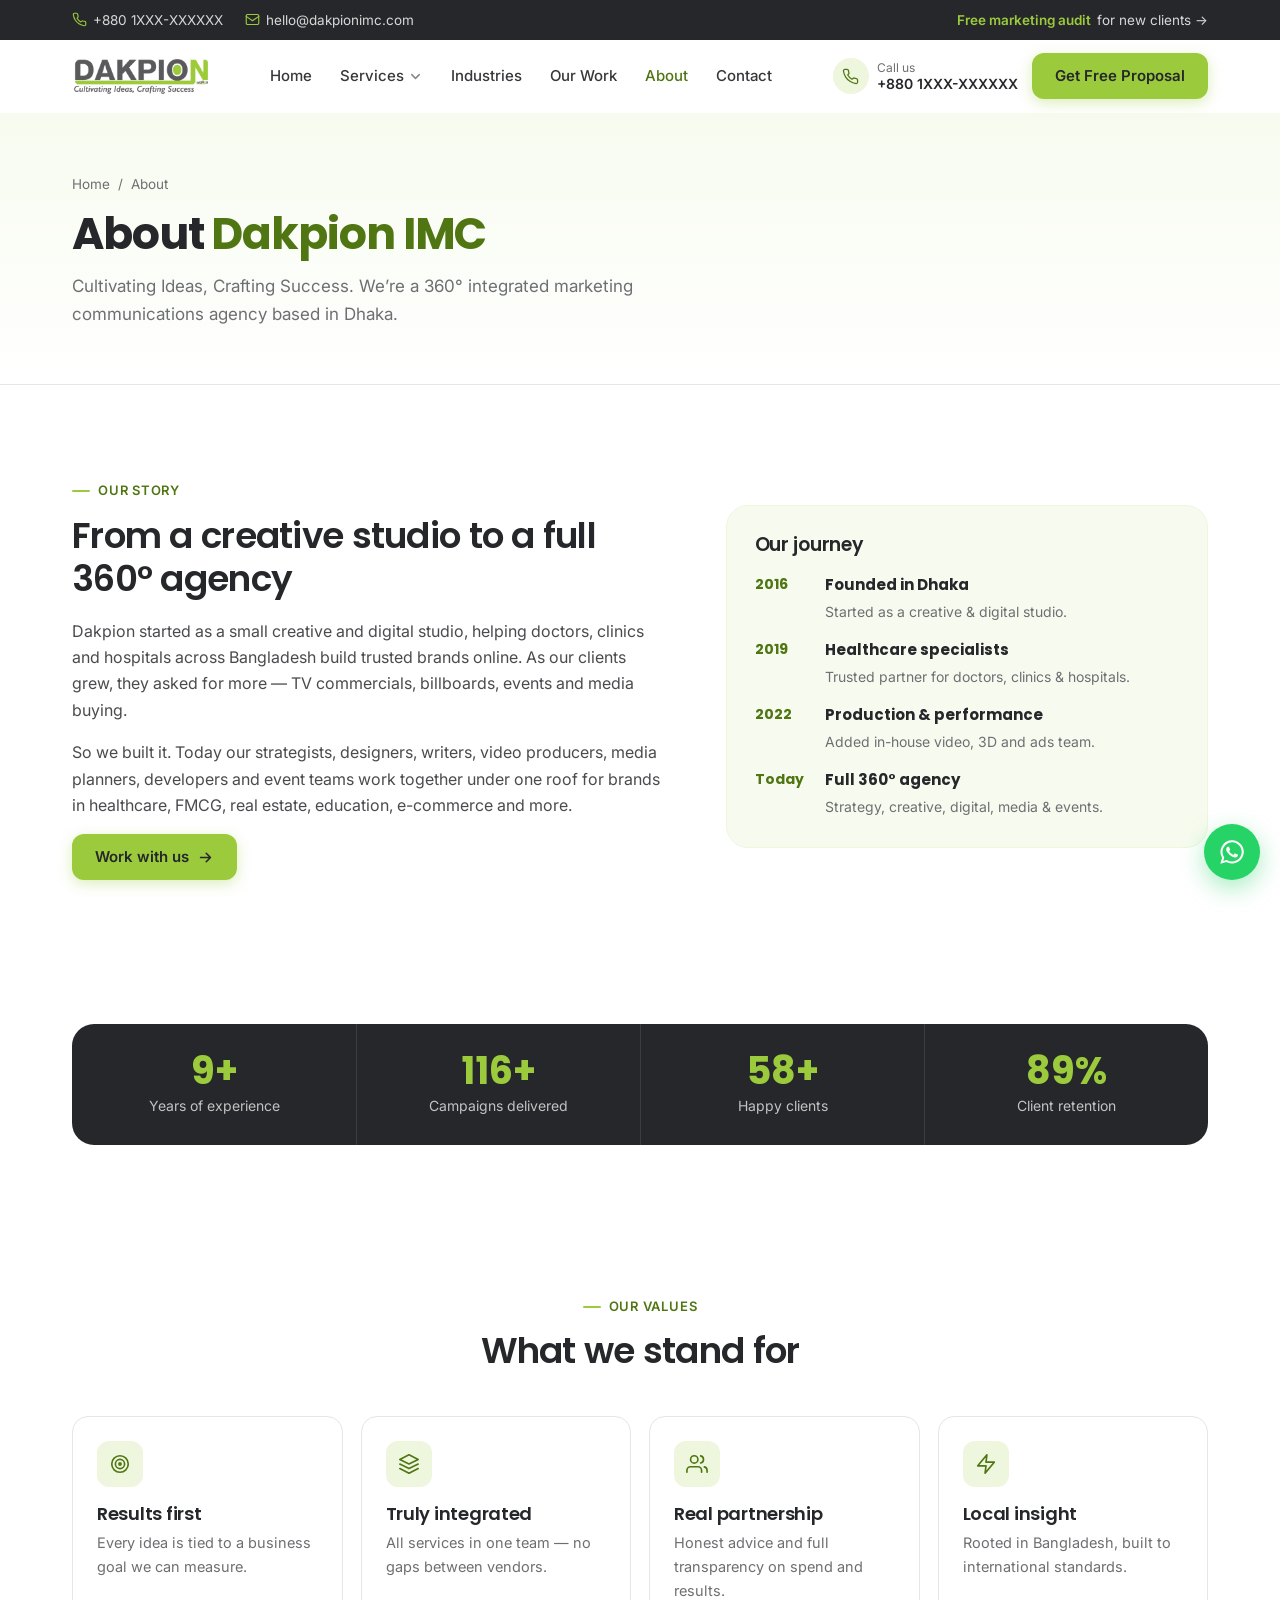
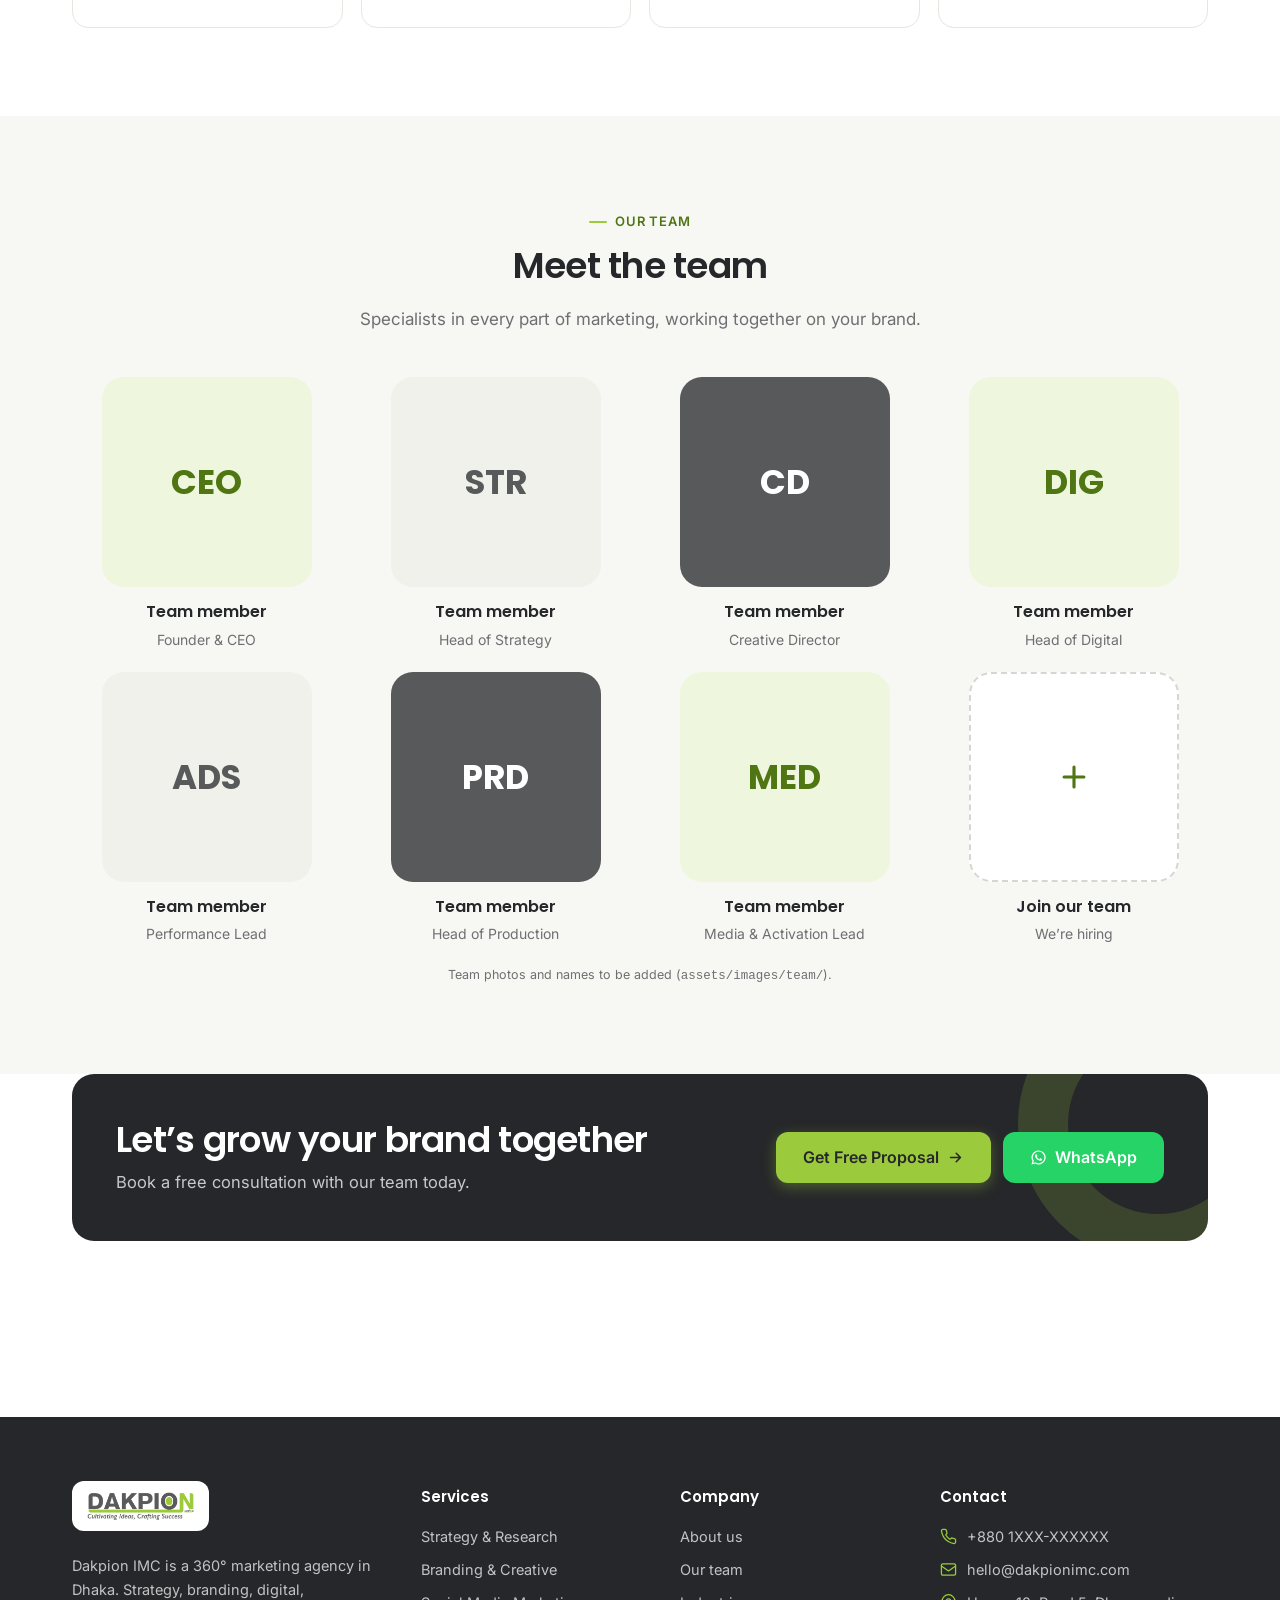
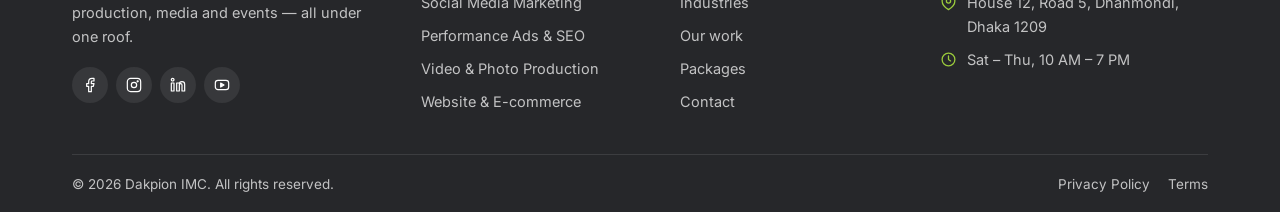
==== commit 64c9e8f4: "Redesign for conversions: compact layout, Poppins/Inter, lead capture Feedback: fonts and oversized " ====
--- a/about.html
+++ b/about.html
@@ -3,166 +3,107 @@
 <head>
 <meta charset="UTF-8">
 <meta name="viewport" content="width=device-width, initial-scale=1.0">
-<title>About Us & Team — Dakpion IMC</title>
-<meta name="description" content="Dakpion IMC is a 360° integrated marketing communications agency in Dhaka, Bangladesh. Meet the team behind strategy, creative, digital, media and activation.">
+<title>About Us & Our Team — Dakpion IMC</title>
+<meta name="description" content="Dakpion IMC is a 360° integrated marketing communications agency in Dhaka, Bangladesh. Learn our story and meet the team.">
 <meta name="theme-color" content="#9BCB3C">
-<meta property="og:title" content="About Us & Team — Dakpion IMC">
-<meta property="og:description" content="Dakpion IMC is a 360° integrated marketing communications agency in Dhaka, Bangladesh. Meet the team behind strategy, creative, digital, media and activation.">
+<meta property="og:title" content="About Us & Our Team — Dakpion IMC">
+<meta property="og:description" content="Dakpion IMC is a 360° integrated marketing communications agency in Dhaka, Bangladesh. Learn our story and meet the team.">
 <meta property="og:type" content="website">
 <link rel="icon" href="assets/images/favicon.png">
 <link rel="preconnect" href="https://fonts.googleapis.com">
 <link rel="preconnect" href="https://fonts.gstatic.com" crossorigin>
-<link rel="preload" as="image" href="assets/images/logo-dark.webp">
-<link href="https://fonts.googleapis.com/css2?family=Inter:wght@400;500;600;700&family=Syne:wght@600;700;800&display=swap" rel="stylesheet">
+<link href="https://fonts.googleapis.com/css2?family=Inter:wght@400;500;600;700&family=Poppins:wght@500;600;700&display=swap" rel="stylesheet">
 <link rel="stylesheet" href="assets/css/style.css">
-<script>
-(function(r){r.classList.add('js');setTimeout(function(){if(!window.__animReady)r.classList.add('no-anim');},2500);})(document.documentElement);
-</script>
-<script src="assets/js/vendor/gsap.min.js" defer></script>
-<script src="assets/js/vendor/ScrollTrigger.min.js" defer></script>
-<script src="assets/js/vendor/SplitText.min.js" defer></script>
+<script>document.documentElement.classList.add('js')</script>
 <script src="assets/js/main.js" defer></script>
 </head>
 <body data-page="about">
 <!-- @header -->
-<div class="progress" aria-hidden="true"></div>
+<div class="topbar">
+  <div class="container">
+    <div class="tb-left"><a href="tel:+8801XXXXXXXXX"><svg class="icon" aria-hidden="true"><use href="assets/icons/sprite.svg#i-phone"/></svg>+880 1XXX-XXXXXX</a><a href="mailto:hello@dakpionimc.com"><svg class="icon" aria-hidden="true"><use href="assets/icons/sprite.svg#i-mail"/></svg>hello@dakpionimc.com</a></div>
+    <a class="tb-offer" href="contact.html"><b>Free marketing audit</b> for new clients →</a>
+  </div>
+</div>
 <header class="site-header">
   <div class="container header-inner">
     <a href="index.html" class="brand" aria-label="Dakpion IMC home"><img src="assets/images/logo-dark.webp" width="420" height="116" alt="Dakpion IMC"></a>
-    <nav aria-label="Main"><ul class="nav"><li><a href="index.html" data-nav="home" data-text="Home"><span>Home</span></a></li><li><a href="services.html" data-nav="services" data-text="Services"><span>Services</span></a></li><li><a href="industries.html" data-nav="industries" data-text="Industries"><span>Industries</span></a></li><li><a href="portfolio.html" data-nav="work" data-text="Work"><span>Work</span></a></li><li><a href="about.html" data-nav="about" data-text="About"><span>About</span></a></li><li><a href="contact.html" data-nav="contact" data-text="Contact"><span>Contact</span></a></li></ul></nav>
-    <div class="header-right">
-      <a href="contact.html" class="btn btn--grey" data-magnetic=".2">Let's talk <svg class="icon" aria-hidden="true"><use href="assets/icons/sprite.svg#i-arrow-ur"/></svg></a>
-      <button class="menu-btn" aria-expanded="false" aria-controls="menu"><span>Menu</span><i><b></b><b></b></i></button>
+    <nav aria-label="Main"><ul class="nav"><li><a href="index.html" data-nav="home">Home</a></li><li class="has-drop"><a href="services.html" data-nav="services">Services <svg class="icon" aria-hidden="true"><use href="assets/icons/sprite.svg#i-chev"/></svg></a><div class="dropdown"><a href="services.html#strategy"><span class="di"><svg class="icon" aria-hidden="true"><use href="assets/icons/sprite.svg#i-target"/></svg></span>Strategy &amp; Research</a><a href="services.html#branding"><span class="di"><svg class="icon" aria-hidden="true"><use href="assets/icons/sprite.svg#i-brand"/></svg></span>Branding &amp; Creative</a><a href="services.html#digital"><span class="di"><svg class="icon" aria-hidden="true"><use href="assets/icons/sprite.svg#i-social"/></svg></span>Social Media Marketing</a><a href="services.html#performance"><span class="di"><svg class="icon" aria-hidden="true"><use href="assets/icons/sprite.svg#i-ads"/></svg></span>Performance Ads &amp; SEO</a><a href="services.html#production"><span class="di"><svg class="icon" aria-hidden="true"><use href="assets/icons/sprite.svg#i-video"/></svg></span>Video &amp; Photo Production</a><a href="services.html#tech"><span class="di"><svg class="icon" aria-hidden="true"><use href="assets/icons/sprite.svg#i-web"/></svg></span>Website &amp; E-commerce</a><a href="services.html#atl"><span class="di"><svg class="icon" aria-hidden="true"><use href="assets/icons/sprite.svg#i-tv"/></svg></span>Media Buying &amp; PR</a><a href="services.html#btl"><span class="di"><svg class="icon" aria-hidden="true"><use href="assets/icons/sprite.svg#i-flag"/></svg></span>Events &amp; Activation</a></div></li><li><a href="industries.html" data-nav="industries">Industries</a></li><li><a href="portfolio.html" data-nav="work">Our Work</a></li><li><a href="about.html" data-nav="about">About</a></li><li><a href="contact.html" data-nav="contact">Contact</a></li></ul></nav>
+    <div class="header-cta">
+      <a class="header-phone" href="tel:+8801XXXXXXXXX"><span class="ic"><svg class="icon" aria-hidden="true"><use href="assets/icons/sprite.svg#i-phone"/></svg></span><span><small>Call us</small><b>+880 1XXX-XXXXXX</b></span></a>
+      <a href="contact.html" class="btn btn--primary">Get Free Proposal</a>
+      <button class="menu-btn" aria-label="Menu" aria-expanded="false" aria-controls="mobile-nav"><span></span><span></span><span></span></button>
     </div>
   </div>
+  <nav class="mobile-nav" id="mobile-nav" aria-label="Mobile"><a href="index.html">Home</a><details><summary>Services <svg class="icon" aria-hidden="true"><use href="assets/icons/sprite.svg#i-chev"/></svg></summary><a href="services.html">All services</a><a href="services.html#strategy">Strategy &amp; Research</a><a href="services.html#branding">Branding &amp; Creative</a><a href="services.html#digital">Social Media Marketing</a><a href="services.html#performance">Performance Ads &amp; SEO</a><a href="services.html#production">Video &amp; Photo Production</a><a href="services.html#tech">Website &amp; E-commerce</a><a href="services.html#atl">Media Buying &amp; PR</a><a href="services.html#btl">Events &amp; Activation</a></details><a href="industries.html">Industries</a><a href="portfolio.html">Our Work</a><a href="about.html">About</a><a href="contact.html">Contact</a><a href="contact.html" class="btn btn--primary btn--block">Get Free Proposal <svg class="icon" aria-hidden="true"><use href="assets/icons/sprite.svg#i-arrow"/></svg></a></nav>
 </header>
-<div class="menu" id="menu">
-  <ul><li><a href="index.html" style="--i:0">Home</a></li><li><a href="services.html" style="--i:1">Services</a></li><li><a href="industries.html" style="--i:2">Industries</a></li><li><a href="portfolio.html" style="--i:3">Work</a></li><li><a href="about.html" style="--i:4">About</a></li><li><a href="contact.html" style="--i:5">Contact</a></li></ul>
-  <div class="menu-foot"><a href="mailto:hello@dakpionimc.com">hello@dakpionimc.com</a><span>+880 1XXX-XXXXXX · Dhanmondi, Dhaka</span></div>
-</div>
 <!-- /@header -->
 
 <main>
 
 <section class="page-hero">
-  <div class="hero-bg"><div class="blob blob--1"></div></div>
-  <div class="ring" aria-hidden="true">
-  <svg viewBox="0 0 200 200"><defs><path id="rp-page" d="M100,100 m-84,0 a84,84 0 1,1 168,0 a84,84 0 1,1 -168,0"/></defs><text><textPath href="#rp-page" textLength="524">Strategy ✺ Creative ✺ Digital ✺ Media ✺ Activation ✺ </textPath></text></svg>
-  <div class="ring-core"><b>360<sup>°</sup></b></div>
-</div>
   <div class="container">
-    <div class="crumbs" data-reveal><a href="index.html">Home</a><span>/</span><span>About</span></div>
-    <div class="label" data-reveal>About Dakpion IMC</div>
-    <h1 data-split>Cultivating ideas.<br>Crafting <span class="hl">success.</span></h1>
-    <p class="lead" data-reveal>An integrated marketing communications agency from Dhaka, built on one belief: brands grow fastest when every touchpoint works together.</p>
+    <div class="crumbs"><a href="index.html">Home</a><span>/</span><span>About</span></div>
+    <h1>About <span class="hl">Dakpion IMC</span></h1>
+    <p>Cultivating Ideas, Crafting Success. We’re a 360° integrated marketing communications agency based in Dhaka.</p>
   </div>
 </section>
 
-<section class="section" style="padding-top:0">
-  <div class="container split">
-    <div>
-      <div class="label" data-reveal>Our story</div>
-      <h2 data-split>From studio<br>to <span class="hl">360°.</span></h2>
-      <p class="lead" data-reveal>Dakpion started as a small creative and digital studio, and grew by helping healthcare professionals across Bangladesh build trusted brands online. Then our clients asked for more — TV commercials, billboards, events, media buying.</p>
-      <p class="lead" data-reveal>So we built it. Today strategists, designers, writers, filmmakers, media planners, developers and activation crews work under one roof for brands in healthcare, FMCG, real estate, education, e-commerce and more.</p>
+<section class="section">
+  <div class="container about-split">
+    <div class="reveal">
+      <span class="eyebrow">Our story</span>
+      <h2>From a creative studio to a full 360° agency</h2>
+      <p>Dakpion started as a small creative and digital studio, helping doctors, clinics and hospitals across Bangladesh build trusted brands online. As our clients grew, they asked for more — TV commercials, billboards, events and media buying.</p>
+      <p>So we built it. Today our strategists, designers, writers, video producers, media planners, developers and event teams work together under one roof for brands in healthcare, FMCG, real estate, education, e-commerce and more.</p>
+      <a href="contact.html" class="btn btn--primary">Work with us <svg class="icon" aria-hidden="true"><use href="assets/icons/sprite.svg#i-arrow"/></svg></a>
     </div>
-    <div class="orbit-art" data-reveal aria-hidden="true">
-      <span class="o o1"></span><span class="o o2"></span>
-      <span class="o o3"><span><b>IMC</b><span>Integrated Marketing<br>Communications</span></span></span>
-      <span class="dot"><i></i></span><span class="dot dot--2"><i></i></span>
+    <div class="about-box reveal">
+      <h3 style="margin-bottom:16px">Our journey</h3>
+      <ul>
+        <li><span class="yr">2016</span><div><b>Founded in Dhaka</b><span>Started as a creative &amp; digital studio.</span></div></li>
+        <li><span class="yr">2019</span><div><b>Healthcare specialists</b><span>Trusted partner for doctors, clinics &amp; hospitals.</span></div></li>
+        <li><span class="yr">2022</span><div><b>Production &amp; performance</b><span>Added in-house video, 3D and ads team.</span></div></li>
+        <li><span class="yr">Today</span><div><b>Full 360° agency</b><span>Strategy, creative, digital, media &amp; events.</span></div></li>
+      </ul>
     </div>
   </div>
 </section>
 
-<section class="section section--lime round" style="margin:0 clamp(8px,1.4vw,20px);overflow:hidden">
-  <div class="big-360" aria-hidden="true">360°</div>
-  <div class="container" style="position:relative">
-    <div class="head">
-      <div><div class="label" data-reveal>By the numbers</div><h2 data-split>Small team energy. Big brand results.</h2></div>
-    </div>
-    <div class="stats">
-      <div class="stat" data-reveal><b data-count="9" data-suffix="+">9+</b><span>Years building brands in Bangladesh</span></div>
-      <div class="stat" data-reveal><b data-count="120" data-suffix="+">120+</b><span>Integrated campaigns launched</span></div>
-      <div class="stat" data-reveal><b data-count="60" data-suffix="+">60+</b><span>Brands across 8 industries</span></div>
-      <div class="stat" data-reveal><b data-count="92" data-suffix="%">92%</b><span>Clients who stay year after year</span></div>
+<section class="section--tight">
+  <div class="container">
+    <div class="stats reveal">
+      <div class="stat"><b data-count="9" data-suffix="+">9+</b><span>Years of experience</span></div>
+      <div class="stat"><b data-count="120" data-suffix="+">120+</b><span>Campaigns delivered</span></div>
+      <div class="stat"><b data-count="60" data-suffix="+">60+</b><span>Happy clients</span></div>
+      <div class="stat"><b data-count="92" data-suffix="%">92%</b><span>Client retention</span></div>
     </div>
   </div>
 </section>
 
 <section class="section">
   <div class="container">
-    <div class="head"><div><div class="label" data-reveal>What we believe</div><h2 data-split>Four rules<br>we live by.</h2></div></div>
-    <div class="values"><div class="value" data-reveal><span class="ic"><svg class="icon" aria-hidden="true"><use href="assets/icons/sprite.svg#i-target"/></svg></span><h4>Results over noise</h4><p>Every idea ties to a business goal and a number we can report on.</p></div><div class="value" data-reveal><span class="ic"><svg class="icon" aria-hidden="true"><use href="assets/icons/sprite.svg#i-layers"/></svg></span><h4>Integrated by design</h4><p>Strategy, creative, digital and media in one team — no hand-off gaps.</p></div><div class="value" data-reveal><span class="ic"><svg class="icon" aria-hidden="true"><use href="assets/icons/sprite.svg#i-users"/></svg></span><h4>Partners, not vendors</h4><p>An extension of your team, with honest advice and full transparency.</p></div><div class="value" data-reveal><span class="ic"><svg class="icon" aria-hidden="true"><use href="assets/icons/sprite.svg#i-bolt"/></svg></span><h4>Local soul, global craft</h4><p>Rooted in Bangladeshi culture, built to international standards.</p></div></div>
+    <div class="sec-head center"><span class="eyebrow">Our values</span><h2>What we stand for</h2></div>
+    <div class="grid-4"><div class="card reveal"><span class="ci"><svg class="icon" aria-hidden="true"><use href="assets/icons/sprite.svg#i-target"/></svg></span><h3>Results first</h3><p style="margin:0">Every idea is tied to a business goal we can measure.</p></div><div class="card reveal" style="--d:0.06s"><span class="ci"><svg class="icon" aria-hidden="true"><use href="assets/icons/sprite.svg#i-layers"/></svg></span><h3>Truly integrated</h3><p style="margin:0">All services in one team — no gaps between vendors.</p></div><div class="card reveal" style="--d:0.12s"><span class="ci"><svg class="icon" aria-hidden="true"><use href="assets/icons/sprite.svg#i-users"/></svg></span><h3>Real partnership</h3><p style="margin:0">Honest advice and full transparency on spend and results.</p></div><div class="card reveal" style="--d:0.18s"><span class="ci"><svg class="icon" aria-hidden="true"><use href="assets/icons/sprite.svg#i-bolt"/></svg></span><h3>Local insight</h3><p style="margin:0">Rooted in Bangladesh, built to international standards.</p></div></div>
+  </div>
+</section>
+<section class="section section--paper" id="team">
+  <div class="container">
+    <div class="sec-head center"><span class="eyebrow">Our team</span><h2>Meet the team</h2><p>Specialists in every part of marketing, working together on your brand.</p></div>
+    <div class="team"><div class="member reveal"><div class="ph">CEO<!-- <img src="assets/images/team/name.webp" alt="Name"> --></div><b>Team member</b><span>Founder &amp; CEO</span></div><div class="member reveal" style="--d:0.06s"><div class="ph">STR<!-- <img src="assets/images/team/name.webp" alt="Name"> --></div><b>Team member</b><span>Head of Strategy</span></div><div class="member reveal" style="--d:0.12s"><div class="ph">CD<!-- <img src="assets/images/team/name.webp" alt="Name"> --></div><b>Team member</b><span>Creative Director</span></div><div class="member reveal" style="--d:0.18s"><div class="ph">DIG<!-- <img src="assets/images/team/name.webp" alt="Name"> --></div><b>Team member</b><span>Head of Digital</span></div><div class="member reveal"><div class="ph">ADS<!-- <img src="assets/images/team/name.webp" alt="Name"> --></div><b>Team member</b><span>Performance Lead</span></div><div class="member reveal" style="--d:0.06s"><div class="ph">PRD<!-- <img src="assets/images/team/name.webp" alt="Name"> --></div><b>Team member</b><span>Head of Production</span></div><div class="member reveal" style="--d:0.12s"><div class="ph">MED<!-- <img src="assets/images/team/name.webp" alt="Name"> --></div><b>Team member</b><span>Media &amp; Activation Lead</span></div><a class="member member--join reveal" href="contact.html"><div class="ph"><svg class="icon" aria-hidden="true"><use href="assets/icons/sprite.svg#i-plus"/></svg></div><b>Join our team</b><span>We’re hiring</span></a></div>
+    <p class="small-note">Team photos and names to be added (<code>assets/images/team/</code>).</p>
   </div>
 </section>
 
-<section class="section section--paper round" style="margin:0 clamp(8px,1.4vw,20px)">
+<section class="section" style="padding-top:0">
   <div class="container">
-    <div class="head"><div><div class="label" data-reveal>Journey</div><h2 data-split>How we<br>got here.</h2></div></div>
-    <div class="timeline"><span class="bar"></span><div class="tl" data-reveal><b>2016</b><p>Founded in Dhaka as a creative and digital studio.</p></div><div class="tl" data-reveal><b>2019</b><p>Became a trusted marketing partner for doctors, clinics and hospitals.</p></div><div class="tl" data-reveal><b>2022</b><p>Added in-house video, 3D / CGI production and performance marketing.</p></div><div class="tl" data-reveal><b>Today</b><p>A full 360° IMC agency — strategy, creative, digital, ATL, BTL and PR.</p></div></div>
-  </div>
-</section>
-
-<section class="section" id="team">
-  <div class="container">
-    <div class="head">
-      <div><div class="label" data-reveal>Our team</div><h2 data-split>The crew<br>behind the <span class="hl">360°.</span></h2></div>
-      <p class="lead" data-reveal>Specialists in every discipline — one team, sitting together, working on your brand.</p>
+    <div class="cta reveal">
+      <div><h2>Let’s grow your brand together</h2><p>Book a free consultation with our team today.</p></div>
+      <div class="cta-actions">
+        <a href="contact.html" class="btn btn--primary btn--lg">Get Free Proposal <svg class="icon" aria-hidden="true"><use href="assets/icons/sprite.svg#i-arrow"/></svg></a>
+        <a href="https://wa.me/8801XXXXXXXXX" class="btn btn--wa btn--lg" target="_blank" rel="noopener"><svg class="icon" aria-hidden="true"><use href="assets/icons/sprite.svg#i-wa"/></svg> WhatsApp</a>
+      </div>
     </div>
-    <div class="team-grid"><div class="member m1" data-tilt data-reveal style="transition-delay:0.00s">
-        <div class="card">
-          <div class="art"><span class="ini">CEO</span><!-- replace with <img src="assets/images/team/NAME.webp" alt="NAME"> --></div>
-          <div class="who"><div><b>Founder &amp; CEO</b><span>Leadership</span></div><div class="soc"><a href="#" aria-label="LinkedIn"><svg class="icon" aria-hidden="true"><use href="assets/icons/sprite.svg#i-in"/></svg></a><a href="#" aria-label="Instagram"><svg class="icon" aria-hidden="true"><use href="assets/icons/sprite.svg#i-ig"/></svg></a></div></div>
-        </div>
-      </div><div class="member m2" data-tilt data-reveal style="transition-delay:0.05s">
-        <div class="card">
-          <div class="art"><span class="ini">STR</span><!-- replace with <img src="assets/images/team/NAME.webp" alt="NAME"> --></div>
-          <div class="who"><div><b>Head of Strategy</b><span>Strategy &amp; Planning</span></div><div class="soc"><a href="#" aria-label="LinkedIn"><svg class="icon" aria-hidden="true"><use href="assets/icons/sprite.svg#i-in"/></svg></a><a href="#" aria-label="Instagram"><svg class="icon" aria-hidden="true"><use href="assets/icons/sprite.svg#i-ig"/></svg></a></div></div>
-        </div>
-      </div><div class="member m3" data-tilt data-reveal style="transition-delay:0.10s">
-        <div class="card">
-          <div class="art"><span class="ini">CD</span><!-- replace with <img src="assets/images/team/NAME.webp" alt="NAME"> --></div>
-          <div class="who"><div><b>Creative Director</b><span>Creative &amp; Design</span></div><div class="soc"><a href="#" aria-label="LinkedIn"><svg class="icon" aria-hidden="true"><use href="assets/icons/sprite.svg#i-in"/></svg></a><a href="#" aria-label="Instagram"><svg class="icon" aria-hidden="true"><use href="assets/icons/sprite.svg#i-ig"/></svg></a></div></div>
-        </div>
-      </div><div class="member m4" data-tilt data-reveal style="transition-delay:0.15s">
-        <div class="card">
-          <div class="art"><span class="ini">DIG</span><!-- replace with <img src="assets/images/team/NAME.webp" alt="NAME"> --></div>
-          <div class="who"><div><b>Head of Digital</b><span>Social &amp; Content</span></div><div class="soc"><a href="#" aria-label="LinkedIn"><svg class="icon" aria-hidden="true"><use href="assets/icons/sprite.svg#i-in"/></svg></a><a href="#" aria-label="Instagram"><svg class="icon" aria-hidden="true"><use href="assets/icons/sprite.svg#i-ig"/></svg></a></div></div>
-        </div>
-      </div><div class="member m5" data-tilt data-reveal style="transition-delay:0.20s">
-        <div class="card">
-          <div class="art"><span class="ini">ROI</span><!-- replace with <img src="assets/images/team/NAME.webp" alt="NAME"> --></div>
-          <div class="who"><div><b>Performance Lead</b><span>Ads, SEO &amp; Analytics</span></div><div class="soc"><a href="#" aria-label="LinkedIn"><svg class="icon" aria-hidden="true"><use href="assets/icons/sprite.svg#i-in"/></svg></a><a href="#" aria-label="Instagram"><svg class="icon" aria-hidden="true"><use href="assets/icons/sprite.svg#i-ig"/></svg></a></div></div>
-        </div>
-      </div><div class="member m6" data-tilt data-reveal style="transition-delay:0.25s">
-        <div class="card">
-          <div class="art"><span class="ini">PRD</span><!-- replace with <img src="assets/images/team/NAME.webp" alt="NAME"> --></div>
-          <div class="who"><div><b>Head of Production</b><span>Video, 3D &amp; CGI</span></div><div class="soc"><a href="#" aria-label="LinkedIn"><svg class="icon" aria-hidden="true"><use href="assets/icons/sprite.svg#i-in"/></svg></a><a href="#" aria-label="Instagram"><svg class="icon" aria-hidden="true"><use href="assets/icons/sprite.svg#i-ig"/></svg></a></div></div>
-        </div>
-      </div><div class="member m7" data-tilt data-reveal style="transition-delay:0.30s">
-        <div class="card">
-          <div class="art"><span class="ini">ACT</span><!-- replace with <img src="assets/images/team/NAME.webp" alt="NAME"> --></div>
-          <div class="who"><div><b>Media &amp; Activation Lead</b><span>ATL, BTL &amp; PR</span></div><div class="soc"><a href="#" aria-label="LinkedIn"><svg class="icon" aria-hidden="true"><use href="assets/icons/sprite.svg#i-in"/></svg></a><a href="#" aria-label="Instagram"><svg class="icon" aria-hidden="true"><use href="assets/icons/sprite.svg#i-ig"/></svg></a></div></div>
-        </div>
-      </div><a class="member member--join" href="contact.html" data-reveal>
-        <div class="card"><div><span class="plus"><svg class="icon" aria-hidden="true"><use href="assets/icons/sprite.svg#i-plus"/></svg></span><h3>Join the crew</h3><p>We're always looking for bold strategists, creators and makers.</p></div></div>
-      </a></div>
-    <p class="note">Team photos and names to be added — drop images into <code>assets/images/team/</code>.</p>
-  </div>
-</section>
-
-<section class="section cta">
-  <div class="ring" aria-hidden="true">
-  <svg viewBox="0 0 200 200"><defs><path id="rp-cta" d="M100,100 m-84,0 a84,84 0 1,1 168,0 a84,84 0 1,1 -168,0"/></defs><text><textPath href="#rp-cta" textLength="524">Let’s talk ✺ Let’s create ✺ Let’s grow ✺ </textPath></text></svg>
-  
-</div>
-  <div class="container cta-inner">
-    <div>
-      <div class="label" data-reveal>Next step</div>
-      <h2 data-split>Let’s build<br>something <span class="hl">bold.</span></h2>
-      <p data-reveal>Launch, rebrand or year-round growth — we’d love to hear about it.</p>
-    </div>
-    <a href="contact.html" class="btn-orb" data-magnetic=".45" data-reveal><span>Start a<br>project<svg class="icon" aria-hidden="true"><use href="assets/icons/sprite.svg#i-arrow-ur"/></svg></span></a>
   </div>
 </section>
 
@@ -172,54 +113,40 @@
 <!-- @footer -->
 <footer class="site-footer">
   <div class="container">
-    <div class="f-top">
+    <div class="f-grid">
       <div>
-        <h2>Got a brand<br>to grow?</h2>
-        <a href="contact.html" class="btn btn--grey btn--lg" data-magnetic=".25">Start a project <svg class="icon" aria-hidden="true"><use href="assets/icons/sprite.svg#i-arrow-ur"/></svg></a>
+        <a href="index.html" class="f-logo"><img src="assets/images/logo-dark.webp" width="420" height="116" alt="Dakpion IMC" loading="lazy"></a>
+        <p>Dakpion IMC is a 360° marketing agency in Dhaka. Strategy, branding, digital, production, media and events — all under one roof.</p>
         <div class="social">
-          <a href="#" aria-label="Facebook"><svg class="icon" aria-hidden="true"><use href="assets/icons/sprite.svg#i-fb"/></svg></a>
-          <a href="#" aria-label="Instagram"><svg class="icon" aria-hidden="true"><use href="assets/icons/sprite.svg#i-ig"/></svg></a>
-          <a href="#" aria-label="LinkedIn"><svg class="icon" aria-hidden="true"><use href="assets/icons/sprite.svg#i-in"/></svg></a>
-          <a href="#" aria-label="YouTube"><svg class="icon" aria-hidden="true"><use href="assets/icons/sprite.svg#i-yt"/></svg></a>
+          <a href="#" aria-label="Facebook"><svg class="icon" aria-hidden="true"><use href="assets/icons/sprite.svg#i-fb"/></svg></a><a href="#" aria-label="Instagram"><svg class="icon" aria-hidden="true"><use href="assets/icons/sprite.svg#i-ig"/></svg></a><a href="#" aria-label="LinkedIn"><svg class="icon" aria-hidden="true"><use href="assets/icons/sprite.svg#i-in"/></svg></a><a href="#" aria-label="YouTube"><svg class="icon" aria-hidden="true"><use href="assets/icons/sprite.svg#i-yt"/></svg></a>
         </div>
       </div>
       <div>
         <h5>Services</h5>
-        <ul>
-          <li><a class="link" href="services.html#strategy">Strategy &amp; Research</a></li>
-          <li><a class="link" href="services.html#branding">Branding &amp; Creative</a></li>
-          <li><a class="link" href="services.html#digital">Digital &amp; Social</a></li>
-          <li><a class="link" href="services.html#performance">Performance &amp; SEO</a></li>
-          <li><a class="link" href="services.html#production">Video &amp; Production</a></li>
-          <li><a class="link" href="services.html#atl">ATL, BTL &amp; PR</a></li>
-        </ul>
+        <ul><li><a href="services.html#strategy">Strategy &amp; Research</a></li><li><a href="services.html#branding">Branding &amp; Creative</a></li><li><a href="services.html#digital">Social Media Marketing</a></li><li><a href="services.html#performance">Performance Ads &amp; SEO</a></li><li><a href="services.html#production">Video &amp; Photo Production</a></li><li><a href="services.html#tech">Website &amp; E-commerce</a></li></ul>
       </div>
       <div>
         <h5>Company</h5>
-        <ul>
-          <li><a class="link" href="about.html">About us</a></li>
-          <li><a class="link" href="about.html#team">Our team</a></li>
-          <li><a class="link" href="industries.html">Industries</a></li>
-          <li><a class="link" href="portfolio.html">Work</a></li>
-          <li><a class="link" href="contact.html">Contact</a></li>
-        </ul>
+        <ul><li><a href="about.html">About us</a></li><li><a href="about.html#team">Our team</a></li><li><a href="industries.html">Industries</a></li><li><a href="portfolio.html">Our work</a></li><li><a href="services.html#packages">Packages</a></li><li><a href="contact.html">Contact</a></li></ul>
       </div>
       <div>
-        <h5>Say hello</h5>
+        <h5>Contact</h5>
         <ul class="f-contact">
-          <li><svg class="icon" aria-hidden="true"><use href="assets/icons/sprite.svg#i-mail"/></svg><a class="link" href="mailto:hello@dakpionimc.com">hello@dakpionimc.com</a></li>
-          <li><svg class="icon" aria-hidden="true"><use href="assets/icons/sprite.svg#i-phone"/></svg><span>+880 1XXX-XXXXXX</span></li>
+          <li><svg class="icon" aria-hidden="true"><use href="assets/icons/sprite.svg#i-phone"/></svg><a href="tel:+8801XXXXXXXXX">+880 1XXX-XXXXXX</a></li>
+          <li><svg class="icon" aria-hidden="true"><use href="assets/icons/sprite.svg#i-mail"/></svg><a href="mailto:hello@dakpionimc.com">hello@dakpionimc.com</a></li>
           <li><svg class="icon" aria-hidden="true"><use href="assets/icons/sprite.svg#i-pin"/></svg><span>House 12, Road 5, Dhanmondi, Dhaka 1209</span></li>
+          <li><svg class="icon" aria-hidden="true"><use href="assets/icons/sprite.svg#i-clock"/></svg><span>Sat – Thu, 10 AM – 7 PM</span></li>
         </ul>
       </div>
     </div>
-    <div class="f-word" aria-hidden="true"><span>D</span><span>A</span><span>K</span><span>P</span><span>I</span><span>O</span><span>N</span></div>
     <div class="f-bottom">
-      <span>&copy; <span id="year">2026</span> Dakpion IMC — Cultivating Ideas, Crafting Success.</span>
-      <div class="links"><a class="link" href="#">Privacy</a><a class="link" href="#">Terms</a><a href="#" class="to-top">Back to top <svg class="icon" aria-hidden="true"><use href="assets/icons/sprite.svg#i-arrow"/></svg></a></div>
+      <span>&copy; <span id="year">2026</span> Dakpion IMC. All rights reserved.</span>
+      <div><a href="#">Privacy Policy</a><a href="#">Terms</a></div>
     </div>
   </div>
 </footer>
+<a class="wa-float" href="https://wa.me/8801XXXXXXXXX" target="_blank" rel="noopener" aria-label="Chat on WhatsApp"><svg class="icon" aria-hidden="true"><use href="assets/icons/sprite.svg#i-wa"/></svg></a>
+<div class="mobile-bar"><a class="btn btn--outline" href="tel:+8801XXXXXXXXX"><svg class="icon" aria-hidden="true"><use href="assets/icons/sprite.svg#i-phone"/></svg> Call now</a><a class="btn btn--primary" href="contact.html">Free Proposal</a></div>
 <!-- /@footer -->
 
 </body>
--- a/assets/css/style.css
+++ b/assets/css/style.css
@@ -1,623 +1,454 @@
 /* =====================================================
-   DAKPION IMC — 360° Marketing Solutions · v4
-   Light theme built only on the two logo colours:
-   Graphite #58595B  ·  Lime #9BCB3C
-   Fonts: Syne (display) · Inter (text)
+   DAKPION IMC — 360° Marketing Solutions · v6
+   Conversion-focused, compact, fast.
+   Colours: logo Graphite #58595B · Lime #9BCB3C
+   Fonts: Poppins (headings) · Inter (text)
    ===================================================== */
 
 :root {
-  /* Lime family */
-  --lime:       #9BCB3C;
-  --lime-hi:    #B4DD62;
-  --lime-soft:  #EAF4D6;
-  --lime-wash:  #F4F9EA;
-  --lime-deep:  #557D12;   /* lime for text on white (AA) */
-
-  /* Graphite family */
-  --g-900: #2C2D2F;        /* headings */
-  --g-800: #3A3B3D;
-  --g-700: #4A4B4D;        /* body text */
-  --g:     #58595B;        /* logo grey */
-  --g-500: #76777A;        /* muted */
-  --g-300: #B9BAB8;
-  --line:  #E4E5E0;
-  --line-2:#D6D8D1;
-
-  /* Surfaces */
+  --lime:      #9BCB3C;
+  --lime-600:  #88B92C;
+  --lime-soft: #EEF6DE;
+  --lime-wash: #F7FBEF;
+  --lime-deep: #4F7612;   /* lime for text on white (AA) */
+
+  --g-900: #26272A;       /* headings */
+  --g-800: #37383B;
+  --g-700: #4A4B4E;       /* body */
+  --g:     #58595B;       /* logo grey */
+  --g-500: #6E6F72;       /* muted */
+  --g-300: #B7B8B6;
+  --line:  #E5E7E1;
+  --line-2:#D5D8D0;
+
   --white: #FFFFFF;
-  --paper: #F6F7F3;
-  --paper-2:#EDEFE8;
-
-  --shadow-sm: 0 2px 10px rgba(44,45,47,.05);
-  --shadow-md: 0 14px 40px rgba(44,45,47,.08);
-  --shadow-lg: 0 30px 80px rgba(44,45,47,.14);
-
-  --r-md: 18px;
-  --r-lg: 28px;
-  --r-xl: 40px;
+  --paper: #F7F8F4;
+  --paper-2:#EFF1EA;
+
+  --shadow-sm: 0 1px 3px rgba(38,39,42,.06), 0 1px 2px rgba(38,39,42,.04);
+  --shadow-md: 0 8px 24px rgba(38,39,42,.08);
+  --shadow-lg: 0 18px 48px rgba(38,39,42,.12);
+
+  --r-sm: 8px;
+  --r-md: 12px;
+  --r-lg: 16px;
+  --r-xl: 22px;
   --r-full: 999px;
 
-  --ff-d: 'Syne', 'Inter', system-ui, sans-serif;
-  --ff: 'Inter', system-ui, -apple-system, 'Segoe UI', sans-serif;
-
-  --max-w: 1320px;
-  --gutter: clamp(18px, 4vw, 44px);
+  --ff-h: 'Poppins', 'Inter', system-ui, sans-serif;
+  --ff: 'Inter', system-ui, -apple-system, 'Segoe UI', Roboto, sans-serif;
+
+  --max-w: 1200px;
+  --gutter: clamp(16px, 4vw, 32px);
   --ease: cubic-bezier(.22,1,.36,1);
-  --ease-io: cubic-bezier(.76,0,.24,1);
 }
 
-/* ── Reset ───────────────────────────────────────── */
+/* ── Base ────────────────────────────────────────── */
 *,*::before,*::after { box-sizing:border-box; }
-html { -webkit-text-size-adjust:100%; }
-html { scroll-behavior:smooth; }
-body {
-  margin:0; font-family:var(--ff); font-size:16px; line-height:1.65;
-  color:var(--g-700); background:var(--white);
-  -webkit-font-smoothing:antialiased; overflow-x:hidden;
-}
+html { scroll-behavior:smooth; -webkit-text-size-adjust:100%; }
+body { margin:0; font-family:var(--ff); font-size:16px; line-height:1.65; color:var(--g-700); background:var(--white); -webkit-font-smoothing:antialiased; }
 main { overflow-x:clip; }
 img, svg { display:block; max-width:100%; }
 a { color:inherit; text-decoration:none; }
 ul { list-style:none; margin:0; padding:0; }
 button, input, textarea, select { font:inherit; color:inherit; }
 button { cursor:pointer; background:none; border:0; padding:0; }
-h1,h2,h3,h4 { font-family:var(--ff-d); color:var(--g-900); margin:0 0 .45em; font-weight:700; line-height:1; letter-spacing:-.035em; }
-h2 { font-size:clamp(28px, 3.4vw, 48px); font-weight:700; line-height:1.1; letter-spacing:-.03em; }
-h3 { font-size:clamp(19px, 1.6vw, 22px); letter-spacing:-.02em; line-height:1.1; }
-h4 { font-size:17px; letter-spacing:-.01em; line-height:1.2; }
+h1,h2,h3,h4 { font-family:var(--ff-h); color:var(--g-900); margin:0 0 .5em; font-weight:600; line-height:1.2; letter-spacing:-.015em; }
+h1 { font-size:clamp(32px, 4.2vw, 50px); font-weight:700; line-height:1.15; letter-spacing:-.025em; }
+h2 { font-size:clamp(26px, 2.8vw, 36px); line-height:1.2; letter-spacing:-.02em; }
+h3 { font-size:19px; }
+h4 { font-size:16.5px; }
 p { margin:0 0 1em; }
 ::selection { background:var(--lime); color:var(--g-900); }
-:focus-visible { outline:2.5px solid var(--lime-deep); outline-offset:3px; border-radius:8px; }
-.icon { width:22px; height:22px; flex:none; }
+:focus-visible { outline:2.5px solid var(--lime-deep); outline-offset:2px; border-radius:6px; }
+.icon { width:20px; height:20px; flex:none; }
+.hl { color:var(--lime-deep); }
 .sr-only { position:absolute; width:1px; height:1px; overflow:hidden; clip:rect(0 0 0 0); white-space:nowrap; }
-
-/* Accent treatments */
-.hl { position:relative; display:inline-block; z-index:0; }
-.hl::after {
-  content:''; position:absolute; left:-.06em; right:-.06em; bottom:.06em; height:.34em;
-  background:var(--lime); z-index:-1; border-radius:.08em;
-  transform-origin:left; transform:scaleX(var(--hl, 1));
-}
-.stroke { color:transparent; -webkit-text-stroke:1.5px var(--g-900); }
-.lime-text { color:var(--lime-deep); }
 
 /* ── Layout ──────────────────────────────────────── */
 .container { max-width:var(--max-w); margin:0 auto; padding:0 var(--gutter); }
-.section { padding:clamp(64px, 8vw, 112px) 0; position:relative; }
+.section { padding:clamp(56px, 7vw, 88px) 0; }
 .section--paper { background:var(--paper); }
-.section--lime { background:var(--lime); color:var(--g-900); }
-.section--lime p { color:var(--g-800); }
-.round-top { border-radius:var(--r-xl) var(--r-xl) 0 0; }
-.round { border-radius:var(--r-xl); }
-
-.label {
-  display:inline-flex; align-items:center; gap:10px;
-  font-size:12px; font-weight:600; letter-spacing:.18em; text-transform:uppercase;
-  color:var(--g); margin-bottom:16px;
-}
-.label::before { content:''; width:10px; height:10px; border-radius:50%; background:var(--lime); box-shadow:0 0 0 5px var(--lime-soft); }
-.section--lime .label { color:var(--g-900); }
-.section--lime .label::before { background:var(--g-900); box-shadow:0 0 0 5px rgba(44,45,47,.12); }
-.lead { font-size:clamp(16px, 1.2vw, 18px); color:var(--g-500); max-width:620px; line-height:1.6; }
-
-.head { display:flex; justify-content:space-between; align-items:flex-end; gap:24px 48px; flex-wrap:wrap; margin-bottom:clamp(32px, 4vw, 52px); }
-.head > div { max-width:720px; }
-.head h2 { margin:0; }
-.head .lead { margin:0; }
+.section--tight { padding:clamp(40px, 5vw, 56px) 0; }
+.eyebrow { display:inline-flex; align-items:center; gap:8px; font-size:13px; font-weight:600; letter-spacing:.06em; text-transform:uppercase; color:var(--lime-deep); margin-bottom:12px; }
+.eyebrow::before { content:''; width:18px; height:2px; background:var(--lime); border-radius:2px; }
+.sec-head { max-width:640px; margin-bottom:clamp(28px, 4vw, 44px); }
+.sec-head p { font-size:17px; color:var(--g-500); margin:0; }
+.sec-head.center { margin-left:auto; margin-right:auto; text-align:center; }
+.sec-head.center .eyebrow { justify-content:center; }
+.sec-head--row { max-width:none; display:flex; justify-content:space-between; align-items:flex-end; gap:16px 40px; flex-wrap:wrap; }
+.sec-head--row > div { max-width:640px; }
+.sec-head--row h2 { margin-bottom:6px; }
 
 /* ── Buttons ─────────────────────────────────────── */
-.btn {
-  position:relative; display:inline-flex; align-items:center; justify-content:center; gap:12px;
-  padding:17px 28px; border-radius:var(--r-full); overflow:hidden; isolation:isolate;
-  font-weight:600; font-size:15px; line-height:1; white-space:nowrap;
-  border:1.5px solid transparent; transition:color .45s var(--ease), border-color .3s;
-}
-.btn::before {
-  content:''; position:absolute; inset:0; z-index:-1; border-radius:inherit;
-  transform:translateY(101%); transition:transform .5s var(--ease);
-}
-.btn:hover::before { transform:none; }
-.btn .icon { width:17px; height:17px; transition:transform .45s var(--ease); }
-.btn:hover .icon { transform:rotate(-45deg); }
-.btn--lime { background:var(--lime); color:var(--g-900); }
-.btn--lime::before { background:var(--g-900); }
-.btn--lime:hover { color:#fff; }
-.btn--grey { background:var(--g-900); color:#fff; }
-.btn--grey::before { background:var(--lime); }
-.btn--grey:hover { color:var(--g-900); }
-.btn--line { border-color:var(--line-2); color:var(--g-900); }
-.btn--line::before { background:var(--g-900); }
-.btn--line:hover { color:#fff; border-color:var(--g-900); }
-.btn--lg { padding:18px 30px; font-size:15.5px; }
-
-.link { display:inline-flex; align-items:center; gap:8px; font-weight:600; color:var(--g-900); position:relative; }
-.link::after { content:''; position:absolute; left:0; right:0; bottom:-3px; height:1.5px; background:currentColor; transform-origin:right; transform:scaleX(0); transition:transform .5s var(--ease); }
-.link:hover::after { transform-origin:left; transform:scaleX(1); }
-.link .icon { width:16px; height:16px; }
-
-.btn-orb {
-  position:relative; display:grid; place-items:center; text-align:center;
-  width:clamp(120px, 11vw, 150px); aspect-ratio:1; border-radius:50%;
-  background:var(--g-900); color:#fff; font-family:var(--ff-d); font-weight:700; font-size:15px; line-height:1.15;
-  transition:background .4s, color .4s;
-}
-.btn-orb:hover { background:var(--lime); color:var(--g-900); }
-.btn-orb > span { display:block; }
-.btn-orb .icon { width:26px; height:26px; margin:10px auto 0; }
-
-.tag { display:inline-flex; padding:7px 14px; border-radius:var(--r-full); border:1px solid var(--line-2); font-size:13px; font-weight:500; color:var(--g-700); background:var(--white); }
-.tags { display:flex; flex-wrap:wrap; gap:8px; }
-
-/* ── Scroll progress ─────────────────────────────── */
-.progress { position:fixed; top:0; left:0; right:0; height:3px; background:var(--lime); transform-origin:left; transform:scaleX(0); z-index:200; pointer-events:none; }
-
-
-/* ── Header ──────────────────────────────────────── */
-.site-header { position:fixed; top:0; left:0; right:0; z-index:100; padding:22px 0; transition:transform .6s var(--ease), padding .4s var(--ease), background .4s, box-shadow .4s; }
-.site-header.is-scrolled { padding:12px 0; background:rgba(255,255,255,.86); backdrop-filter:saturate(1.6) blur(16px); -webkit-backdrop-filter:saturate(1.6) blur(16px); box-shadow:0 1px 0 var(--line); }
-.site-header.is-hidden { transform:translateY(-110%); }
-.header-inner { display:flex; align-items:center; justify-content:space-between; gap:20px; }
-.brand img { height:40px; width:auto; }
-.nav { display:flex; gap:2px; padding:5px; border-radius:var(--r-full); background:rgba(246,247,243,.8); border:1px solid var(--line); backdrop-filter:blur(10px); }
-.nav a { position:relative; display:block; overflow:hidden; padding:10px 16px; border-radius:var(--r-full); font-size:14px; font-weight:500; color:var(--g-700); transition:background .3s, color .3s; }
-.nav a span { display:block; transition:transform .45s var(--ease); }
-.nav a::after { content:attr(data-text); position:absolute; left:16px; right:16px; top:100%; padding-top:10px; transition:transform .45s var(--ease); }
-.nav a:hover span, .nav a:hover::after { transform:translateY(-100%); }
-.nav a:hover::after { transform:translateY(calc(-100% - 10px)); }
-.nav li.active a { background:var(--g-900); color:#fff; }
-.header-right { display:flex; align-items:center; gap:10px; }
-.menu-btn { display:none; align-items:center; gap:10px; padding:12px 18px; border-radius:var(--r-full); background:var(--g-900); color:#fff; font-weight:600; font-size:14px; }
-.menu-btn i { display:grid; gap:4px; }
-.menu-btn i b { display:block; width:18px; height:2px; background:currentColor; border-radius:2px; transition:transform .4s var(--ease); }
-.menu-open .brand { background:#fff; border-radius:14px; padding:6px 10px; margin:-6px -10px; }
-.menu-open .menu-btn i b:first-child { transform:translateY(3px) rotate(45deg); }
-.menu-open .menu-btn i b:last-child { transform:translateY(-3px) rotate(-45deg); }
-
-.menu { position:fixed; inset:0; z-index:95; background:var(--lime); padding:110px var(--gutter) 32px; display:flex; flex-direction:column; justify-content:space-between; clip-path:circle(0% at calc(100% - 60px) 44px); transition:clip-path .8s var(--ease-io); visibility:hidden; }
-.menu-open .menu { clip-path:circle(150% at calc(100% - 60px) 44px); visibility:visible; }
-.menu ul a { display:block; font-family:var(--ff-d); font-weight:800; font-size:clamp(40px, 11vw, 72px); line-height:1.05; letter-spacing:-.04em; color:var(--g-900); transform:translateY(40px); opacity:0; transition:transform .7s var(--ease), opacity .7s var(--ease); transition-delay:calc(.25s + var(--i) * .05s); }
-.menu-open .menu ul a { transform:none; opacity:1; }
-.menu-foot { display:flex; flex-direction:column; gap:6px; font-size:15px; color:var(--g-800); }
+.btn { display:inline-flex; align-items:center; justify-content:center; gap:8px; padding:13px 22px; border-radius:var(--r-md); border:1.5px solid transparent; font-weight:600; font-size:15px; line-height:1.2; white-space:nowrap; transition:background .2s, color .2s, border-color .2s, transform .2s, box-shadow .2s; }
+.btn .icon { width:17px; height:17px; }
+.btn:hover { transform:translateY(-1px); }
+.btn--primary { background:var(--lime); color:var(--g-900); box-shadow:0 4px 14px rgba(155,203,60,.35); }
+.btn--primary:hover { background:var(--lime-600); box-shadow:0 6px 18px rgba(155,203,60,.45); }
+.btn--dark { background:var(--g-900); color:#fff; }
+.btn--dark:hover { background:#3A3B3E; }
+.btn--outline { border-color:var(--line-2); color:var(--g-900); background:var(--white); }
+.btn--outline:hover { border-color:var(--g-900); }
+.btn--wa { background:#25D366; color:#fff; }
+.btn--wa:hover { background:#1EBE5A; }
+.btn--lg { padding:15px 26px; font-size:16px; }
+.btn--sm { padding:9px 16px; font-size:14px; }
+.btn--block { width:100%; }
+.link { display:inline-flex; align-items:center; gap:6px; font-weight:600; font-size:14.5px; color:var(--lime-deep); }
+.link .icon { width:16px; height:16px; transition:transform .2s; }
+.link:hover .icon { transform:translateX(3px); }
+.tag { display:inline-flex; padding:4px 10px; border-radius:var(--r-full); background:var(--paper-2); font-size:12.5px; font-weight:500; color:var(--g-700); }
+.tags { display:flex; flex-wrap:wrap; gap:6px; }
+
+/* ── Top bar + header ────────────────────────────── */
+.topbar { background:var(--g-900); color:rgba(255,255,255,.82); font-size:13.5px; }
+.topbar .container { display:flex; justify-content:space-between; align-items:center; gap:16px; min-height:40px; }
+.topbar a { display:inline-flex; align-items:center; gap:6px; }
+.topbar a:hover { color:#fff; }
+.topbar .icon { width:15px; height:15px; color:var(--lime); }
+.topbar .tb-left { display:flex; gap:22px; }
+.topbar .tb-offer b { color:var(--lime); font-weight:600; }
+.site-header { position:sticky; top:0; z-index:100; background:rgba(255,255,255,.96); backdrop-filter:blur(10px); -webkit-backdrop-filter:blur(10px); border-bottom:1px solid transparent; transition:border-color .2s, box-shadow .2s; }
+.site-header.is-scrolled { border-bottom-color:var(--line); box-shadow:var(--shadow-sm); }
+.header-inner { display:flex; align-items:center; justify-content:space-between; gap:20px; height:72px; }
+.brand img { height:38px; width:auto; }
+.nav { display:flex; align-items:center; gap:2px; }
+.nav > li { position:relative; }
+.nav > li > a { display:inline-flex; align-items:center; gap:4px; padding:9px 13px; border-radius:var(--r-sm); font-size:15px; font-weight:500; color:var(--g-800); transition:color .2s, background .2s; }
+.nav > li > a:hover { color:var(--g-900); background:var(--paper); }
+.nav > li.active > a { color:var(--lime-deep); }
+.nav .icon { width:15px; height:15px; opacity:.6; }
+.dropdown { position:absolute; top:100%; left:-12px; width:520px; padding:10px; border-radius:var(--r-lg); background:var(--white); border:1px solid var(--line); box-shadow:var(--shadow-lg); display:grid; grid-template-columns:1fr 1fr; gap:2px; opacity:0; visibility:hidden; transform:translateY(6px); transition:opacity .18s, transform .18s, visibility .18s; }
+.has-drop:hover .dropdown, .has-drop:focus-within .dropdown { opacity:1; visibility:visible; transform:none; }
+.dropdown a { display:flex; align-items:center; gap:10px; padding:10px; border-radius:var(--r-sm); font-size:14.5px; font-weight:500; color:var(--g-800); }
+.dropdown a:hover { background:var(--lime-wash); color:var(--g-900); }
+.dropdown .di { width:34px; height:34px; border-radius:9px; display:grid; place-items:center; background:var(--lime-soft); color:var(--lime-deep); flex:none; }
+.dropdown .di .icon { width:17px; height:17px; }
+.header-cta { display:flex; align-items:center; gap:14px; }
+.header-phone { display:flex; align-items:center; gap:8px; font-size:14px; line-height:1.25; }
+.header-phone .ic { width:36px; height:36px; border-radius:50%; background:var(--lime-soft); color:var(--lime-deep); display:grid; place-items:center; }
+.header-phone .icon { width:17px; height:17px; }
+.header-phone small { display:block; color:var(--g-500); font-size:12px; }
+.header-phone b { color:var(--g-900); font-weight:600; }
+.menu-btn { display:none; flex-direction:column; align-items:center; justify-content:center; width:42px; height:42px; border-radius:var(--r-sm); border:1px solid var(--line); }
+.menu-btn span { display:block; width:18px; height:2px; background:var(--g-900); border-radius:2px; transition:transform .25s, opacity .25s; }
+.menu-btn span + span { margin-top:4px; }
+.menu-open .menu-btn span:nth-child(1) { transform:translateY(6px) rotate(45deg); }
+.menu-open .menu-btn span:nth-child(2) { opacity:0; }
+.menu-open .menu-btn span:nth-child(3) { transform:translateY(-6px) rotate(-45deg); }
+.mobile-nav { display:none; }
 
 /* ── Hero ────────────────────────────────────────── */
-.hero { position:relative; min-height:min(100svh, 820px); display:flex; flex-direction:column; justify-content:center; padding:130px 0 56px; overflow:hidden; background:var(--white); }
-.hero-bg { position:absolute; inset:0; pointer-events:none; overflow:hidden; }
-.hero-bg::before { content:''; position:absolute; inset:0; background-image:radial-gradient(var(--line-2) 1.2px, transparent 1.2px); background-size:28px 28px; mask-image:radial-gradient(ellipse 80% 70% at 70% 35%, #000 10%, transparent 70%); -webkit-mask-image:radial-gradient(ellipse 80% 70% at 70% 35%, #000 10%, transparent 70%); }
-.blob { position:absolute; border-radius:50%; pointer-events:none; }
-.blob--1 { width:40vmax; height:40vmax; right:-12vmax; top:-14vmax; background:radial-gradient(circle, rgba(155,203,60,.34), rgba(155,203,60,0) 62%); }
-.blob--2 { width:30vmax; height:30vmax; left:-10vmax; bottom:-12vmax; background:radial-gradient(circle, rgba(88,89,91,.16), rgba(88,89,91,0) 65%); }
-.hero .container { position:relative; width:100%; }
-.hero-title { font-family:var(--ff-d); font-weight:800; font-size:clamp(40px, 6.4vw, 92px); line-height:.98; letter-spacing:-.045em; color:var(--g-900); margin:0 0 clamp(24px, 3vw, 36px); }
-.hero-title .ln { display:block; overflow:hidden; padding:.02em 0 .04em; margin-bottom:-.04em; }
-.hero-title .lni { display:inline-flex; align-items:center; gap:.18em; }
-.hero-badge { position:relative; width:.82em; height:.82em; flex:none; border-radius:50%; background:var(--lime); display:grid; place-items:center; }
-.hero-badge svg { position:absolute; inset:0; width:100%; height:100%; animation:spin 14s linear infinite; }
-.hero-badge text { font-family:var(--ff); font-size:10.5px; font-weight:700; letter-spacing:.2em; fill:var(--g-900); text-transform:uppercase; }
-.hero-badge b { font-family:var(--ff-d); font-size:.22em; letter-spacing:-.04em; color:var(--g-900); }
-.rotator { position:relative; display:inline-grid; overflow:hidden; vertical-align:bottom; color:var(--lime-deep); line-height:1; padding-bottom:.02em; }
-.rotator > span { grid-area:1/1; transform:translateY(105%); transition:transform .9s var(--ease); }
-.rotator > span.is-on { transform:none; }
-.rotator > span.is-out { transform:translateY(-105%); }
-.hero-foot { display:grid; grid-template-columns:1.1fr auto auto; gap:32px; align-items:end; padding-top:28px; border-top:1px solid var(--line); }
-.hero-foot p { margin:0; max-width:520px; font-size:clamp(15.5px, 1.15vw, 17px); color:var(--g-500); }
-.hero-foot p b { color:var(--g-900); font-weight:600; }
-.hero-cta { display:flex; gap:10px; flex-wrap:wrap; }
-.scroll-hint { display:flex; align-items:center; gap:12px; font-size:12.5px; font-weight:600; letter-spacing:.16em; text-transform:uppercase; color:var(--g-500); }
-.scroll-hint i { position:relative; width:1.5px; height:46px; background:var(--line-2); overflow:hidden; }
-.scroll-hint i::after { content:''; position:absolute; left:0; top:0; width:100%; height:40%; background:var(--g-900); animation:drip 1.8s var(--ease-io) infinite; }
-@keyframes drip { 0% { transform:translateY(-100%); } 100% { transform:translateY(260%); } }
+.hero { position:relative; padding:clamp(40px, 6vw, 72px) 0 clamp(48px, 6vw, 80px); background:linear-gradient(180deg, var(--lime-wash) 0%, var(--white) 100%); overflow:hidden; }
+.hero::before { content:''; position:absolute; right:-160px; top:-160px; width:520px; height:520px; border-radius:50%; border:70px solid rgba(155,203,60,.12); pointer-events:none; }
+.hero-grid { position:relative; display:grid; grid-template-columns:1.1fr .9fr; gap:clamp(32px, 5vw, 64px); align-items:center; }
+.badge { display:inline-flex; align-items:center; gap:8px; padding:6px 12px 6px 6px; border-radius:var(--r-full); background:var(--white); border:1px solid var(--line); box-shadow:var(--shadow-sm); font-size:13.5px; font-weight:500; color:var(--g-800); margin-bottom:20px; }
+.badge b { padding:3px 9px; border-radius:var(--r-full); background:var(--lime); color:var(--g-900); font-size:12px; font-weight:700; }
+.hero h1 { margin-bottom:18px; }
+.hero-sub { font-size:clamp(16px, 1.3vw, 18px); color:var(--g-500); max-width:560px; margin-bottom:22px; }
+.checks { display:grid; gap:10px; margin-bottom:28px; }
+.checks li { display:flex; gap:10px; align-items:flex-start; font-size:15.5px; color:var(--g-800); }
+.checks .icon { width:20px; height:20px; padding:3px; border-radius:50%; background:var(--lime); color:var(--g-900); margin-top:2px; }
+.hero-actions { display:flex; gap:12px; flex-wrap:wrap; margin-bottom:28px; }
+.trust { display:flex; align-items:center; gap:14px; flex-wrap:wrap; }
+.avatars { display:flex; }
+.avatars span { width:36px; height:36px; border-radius:50%; border:2px solid var(--white); margin-left:-10px; display:grid; place-items:center; font-size:12px; font-weight:700; color:var(--g-900); background:var(--lime-soft); }
+.avatars span:first-child { margin-left:0; }
+.avatars span:nth-child(2) { background:var(--lime); }
+.avatars span:nth-child(3) { background:var(--paper-2); }
+.avatars span:nth-child(4) { background:var(--g); color:#fff; }
+.stars { display:flex; gap:2px; color:#F5B301; }
+.stars .icon { width:15px; height:15px; }
+.trust p { margin:0; font-size:13.5px; color:var(--g-500); line-height:1.4; }
+.trust p b { color:var(--g-900); }
+
+/* Lead form card */
+.lead-card { position:relative; padding:clamp(22px, 3vw, 30px); border-radius:var(--r-xl); background:var(--white); border:1px solid var(--line); box-shadow:var(--shadow-lg); }
+.lead-card::before { content:''; position:absolute; left:24px; right:24px; top:-6px; height:6px; border-radius:6px 6px 0 0; background:var(--lime); }
+.lead-card h2 { font-size:22px; margin-bottom:4px; }
+.lead-card > p { font-size:14.5px; color:var(--g-500); margin-bottom:18px; }
+.lead-card .note { display:flex; align-items:center; justify-content:center; gap:6px; margin:12px 0 0; font-size:12.5px; color:var(--g-500); }
+.lead-card .note .icon { width:14px; height:14px; color:var(--lime-deep); }
+
+/* Forms */
+.field { margin-bottom:14px; }
+.field label { display:block; font-size:13.5px; font-weight:600; color:var(--g-800); margin-bottom:6px; }
+.field input, .field select, .field textarea { width:100%; padding:12px 14px; border-radius:var(--r-md); border:1.5px solid var(--line-2); background:var(--white); font-size:15px; transition:border-color .2s, box-shadow .2s; }
+.field textarea { min-height:120px; resize:vertical; }
+.field input:focus, .field select:focus, .field textarea:focus { outline:none; border-color:var(--lime-600); box-shadow:0 0 0 4px var(--lime-soft); }
+.form-row { display:grid; grid-template-columns:1fr 1fr; gap:0 14px; }
+.chips { display:flex; flex-wrap:wrap; gap:8px; }
+.chips label { position:relative; margin:0; cursor:pointer; font-weight:500; }
+.chips input { position:absolute; left:0; top:0; width:1px; height:1px; opacity:0; }
+.chips span { display:inline-block; padding:8px 13px; border-radius:var(--r-full); border:1.5px solid var(--line-2); font-size:13.5px; color:var(--g-700); transition:all .2s; }
+.chips input:checked + span { background:var(--lime-soft); border-color:var(--lime); color:var(--g-900); }
+.chips input:focus-visible + span { outline:2.5px solid var(--lime-deep); outline-offset:2px; }
+.form-success { display:none; text-align:center; padding:28px 8px; }
+.form-success.show { display:block; }
+.form-success .ok { width:56px; height:56px; margin:0 auto 14px; border-radius:50%; display:grid; place-items:center; background:var(--lime); color:var(--g-900); }
+.form-success h3 { margin-bottom:6px; }
+.form-success p { color:var(--g-500); margin:0; font-size:14.5px; }
+
+/* ── Logos strip ─────────────────────────────────── */
+.logos { padding:28px 0; border-bottom:1px solid var(--line); }
+.logos p { text-align:center; font-size:13.5px; color:var(--g-500); margin:0 0 16px; }
+.logo-row { display:flex; overflow:hidden; mask-image:linear-gradient(90deg, transparent, #000 8%, #000 92%, transparent); -webkit-mask-image:linear-gradient(90deg, transparent, #000 8%, #000 92%, transparent); }
+.logo-track { display:flex; gap:48px; padding-right:48px; flex:none; animation:marquee 36s linear infinite; }
+.logo-track span { font-family:var(--ff-h); font-weight:600; font-size:18px; color:var(--g-300); white-space:nowrap; letter-spacing:-.01em; }
+@keyframes marquee { to { transform:translateX(-100%); } }
+
+/* ── Cards ───────────────────────────────────────── */
+.grid-4 { display:grid; grid-template-columns:repeat(4,1fr); gap:18px; }
+.grid-3 { display:grid; grid-template-columns:repeat(3,1fr); gap:20px; }
+.grid-2 { display:grid; grid-template-columns:repeat(2,1fr); gap:20px; }
+.card { position:relative; padding:24px; border-radius:var(--r-lg); background:var(--white); border:1px solid var(--line); transition:transform .25s var(--ease), box-shadow .25s, border-color .25s; }
+a.card:hover, .card--hover:hover { transform:translateY(-4px); box-shadow:var(--shadow-md); border-color:var(--lime); }
+.card .ci { width:46px; height:46px; border-radius:var(--r-md); display:grid; place-items:center; background:var(--lime-soft); color:var(--lime-deep); margin-bottom:16px; transition:background .25s, color .25s; }
+a.card:hover .ci { background:var(--lime); color:var(--g-900); }
+.card .ci .icon { width:22px; height:22px; }
+.card h3 { font-size:18px; margin-bottom:6px; }
+.card p { font-size:14.5px; color:var(--g-500); margin-bottom:14px; }
+.card .link { margin-top:auto; }
+.svc-card { display:flex; flex-direction:column; }
+
+/* Why us */
+.why { display:grid; grid-template-columns:1fr 1fr; gap:clamp(32px, 5vw, 64px); align-items:center; }
+.why-visual { position:relative; aspect-ratio:1/1; max-width:460px; width:100%; margin:0 auto; }
+.why-visual .ring { position:absolute; inset:0; border-radius:50%; border:1.5px dashed var(--line-2); animation:spin 60s linear infinite; }
+.why-visual .ring2 { position:absolute; inset:15%; border-radius:50%; background:var(--lime-wash); border:1px solid var(--lime-soft); }
+.why-visual .core { position:absolute; inset:33%; border-radius:50%; background:var(--lime); display:grid; place-items:center; text-align:center; box-shadow:0 18px 40px rgba(155,203,60,.35); }
+.why-visual .core b { display:block; font-family:var(--ff-h); font-weight:700; font-size:clamp(28px, 3vw, 40px); color:var(--g-900); line-height:1; }
+.why-visual .core span { font-size:11.5px; font-weight:600; letter-spacing:.12em; text-transform:uppercase; color:var(--g-800); }
+.why-visual .node { position:absolute; display:flex; align-items:center; gap:8px; padding:7px 12px 7px 7px; border-radius:var(--r-full); background:var(--white); border:1px solid var(--line); box-shadow:var(--shadow-md); font-size:13px; font-weight:600; color:var(--g-900); white-space:nowrap; transform:translate(-50%,-50%); }
+.why-visual .node i { width:26px; height:26px; border-radius:50%; background:var(--lime-soft); color:var(--lime-deep); display:grid; place-items:center; }
+.why-visual .node .icon { width:14px; height:14px; }
 @keyframes spin { to { transform:rotate(360deg); } }
-
-/* ── Ring (rotating text) ────────────────────────── */
-.ring { position:absolute; width:clamp(160px, 24vw, 340px); aspect-ratio:1; right:var(--gutter); top:50%; margin-top:calc(clamp(160px, 24vw, 340px) / -2 - 40px); pointer-events:none; }
-.ring svg { width:100%; height:100%; animation:spin 28s linear infinite; }
-.ring text { font-family:var(--ff-d); font-weight:700; font-size:15.5px; letter-spacing:.24em; text-transform:uppercase; fill:var(--g); }
-.ring-core { position:absolute; inset:27%; border-radius:50%; background:var(--white); border:1.5px solid var(--line); display:grid; place-items:center; box-shadow:var(--shadow-md); }
-.ring-core b { font-family:var(--ff-d); font-weight:800; font-size:clamp(34px, 4.4vw, 64px); letter-spacing:-.06em; color:var(--g-900); line-height:1; }
-.ring-core b sup { color:var(--lime-deep); font-size:.5em; }
-
-/* ── Tape marquee ────────────────────────────────── */
-.tapes { position:relative; padding:clamp(24px, 3vw, 40px) 0; overflow:hidden; background:var(--white); }
-.tape { display:flex; white-space:nowrap; padding:14px 0; margin:0 -2vw; }
-.tape--a { background:var(--lime); transform:rotate(-2.2deg); position:relative; z-index:2; }
-.tape--b { background:var(--g); transform:rotate(1.6deg); margin-top:-14px; }
-.tape-track { display:flex; flex:none; animation:marquee 40s linear infinite; }
-.tape--b .tape-track { animation-direction:reverse; animation-duration:46s; }
-@keyframes marquee { to { transform:translateX(-100%); } }
-.tape-track span { display:inline-flex; align-items:center; gap:.5em; padding-right:.5em; font-family:var(--ff-d); font-weight:700; font-size:clamp(18px, 2.2vw, 30px); letter-spacing:-.02em; text-transform:uppercase; line-height:1.1; }
-.tape-track span::after { content:'✺'; font-size:.7em; }
-.tape--a span { color:var(--g-900); }
-.tape--b span { color:#fff; }
-.tape--b span::after { color:var(--lime); }
-
-/* ── Manifesto ───────────────────────────────────── */
-.manifesto { font-family:var(--ff-d); font-weight:600; font-size:clamp(22px, 2.5vw, 36px); line-height:1.3; letter-spacing:-.02em; color:var(--g-900); max-width:1180px; margin:0; }
-.manifesto .w { opacity:.18; }
-.manifesto em { font-style:normal; color:var(--lime-deep); }
-.manifesto-foot { display:flex; gap:48px; flex-wrap:wrap; justify-content:space-between; align-items:flex-end; margin-top:clamp(28px, 4vw, 48px); }
-.manifesto-foot p { max-width:420px; margin:0; color:var(--g-500); }
-
-/* ── Services grid ───────────────────────────────── */
-.svc-grid { display:grid; grid-template-columns:repeat(4,1fr); gap:16px; }
-.svc {
-  position:relative; min-height:320px;
-  border-radius:var(--r-lg); padding:26px; overflow:hidden; isolation:isolate;
-  display:flex; flex-direction:column; background:var(--white); border:1px solid var(--line);
-  transition:color .4s var(--ease), border-color .4s, transform .4s var(--ease), box-shadow .4s;
-}
-.svc:hover { transform:translateY(-6px); box-shadow:var(--shadow-md); }
-.svc::before { content:''; position:absolute; inset:0; z-index:-1; background:var(--lime); clip-path:circle(0% at 100% 0%); transition:clip-path .8s var(--ease); }
-.svc:hover::before { clip-path:circle(150% at 100% 0%); }
-.svc:hover { border-color:var(--lime); }
-.svc .n { font-family:var(--ff-d); font-weight:800; font-size:clamp(44px, 4vw, 60px); line-height:.9; letter-spacing:-.06em; color:transparent; -webkit-text-stroke:1.5px var(--g-300); transition:-webkit-text-stroke-color .5s; }
-.svc:hover .n { -webkit-text-stroke-color:var(--g-900); }
-.svc .ic { width:50px; height:50px; border-radius:14px; display:grid; place-items:center; background:var(--g-900); color:var(--lime); margin:28px 0 18px; transition:transform .6s var(--ease), background .5s, color .5s; }
-.svc .ic .icon { width:23px; height:23px; }
-.svc:hover .ic { transform:rotate(-12deg) scale(1.06); background:var(--white); color:var(--g-900); }
-.svc h3 { margin-bottom:12px; }
-.svc p { font-size:14.5px; color:var(--g-500); margin-bottom:22px; transition:color .5s; }
-.svc:hover p { color:var(--g-800); }
-.svc .go { position:absolute; top:22px; right:22px; width:40px; height:40px; border-radius:50%; border:1.5px solid var(--line-2); display:grid; place-items:center; transition:transform .6s var(--ease), background .4s, border-color .4s; }
-.svc .go .icon { width:18px; height:18px; }
-.svc:hover .go { transform:rotate(45deg); background:var(--g-900); color:#fff; border-color:var(--g-900); }
-.svc .tags { margin-top:auto; }
-.svc .tags .tag { background:transparent; }
-
-/* ── Stats ───────────────────────────────────────── */
-.stats { display:grid; grid-template-columns:repeat(4,1fr); gap:0; border-top:1.5px solid rgba(44,45,47,.18); }
-.stat { padding:28px 24px 0 0; }
-.stat + .stat { padding-left:28px; border-left:1.5px solid rgba(44,45,47,.18); }
-.stat b { display:block; font-family:var(--ff-d); font-weight:800; font-size:clamp(40px, 4.6vw, 68px); line-height:.95; letter-spacing:-.05em; color:var(--g-900); }
-.stat span { display:block; margin-top:14px; font-size:15px; font-weight:500; color:var(--g-800); max-width:220px; }
-.big-360 { position:absolute; right:-2vw; top:50%; transform:translateY(-50%); font-family:var(--ff-d); font-weight:800; font-size:24vw; line-height:.8; letter-spacing:-.07em; color:transparent; -webkit-text-stroke:1.5px rgba(44,45,47,.1); pointer-events:none; }
-
-/* ── Work list + hover preview ───────────────────── */
-.wl { border-bottom:1px solid var(--line); }
-.wl-row { position:relative; display:grid; grid-template-columns:70px 1.4fr 1fr auto; gap:24px; align-items:center; padding:clamp(18px, 2vw, 26px) 0; border-top:1px solid var(--line); }
-.wl-row::before { content:''; position:absolute; inset:0 calc(-1 * var(--gutter)); background:var(--lime-wash); transform:scaleY(0); transform-origin:bottom; transition:transform .5s var(--ease); z-index:-1; }
-.wl-row:hover::before { transform:none; }
-.wl-row .i { font-family:var(--ff-d); font-weight:700; color:var(--g-300); font-size:15px; }
-.wl-row h3 { font-size:clamp(20px, 2.2vw, 30px); letter-spacing:-.03em; margin:0; transition:transform .6s var(--ease); }
-.wl-row:hover h3 { transform:translateX(10px); }
-.wl-row .meta { font-size:14.5px; color:var(--g-500); }
-.wl-row .kpi { font-family:var(--ff-d); font-weight:700; font-size:clamp(20px, 1.9vw, 28px); letter-spacing:-.04em; color:var(--lime-deep); text-align:right; }
-.wl-row .kpi small { display:block; font-family:var(--ff); font-size:12.5px; font-weight:500; letter-spacing:0; color:var(--g-500); }
-.preview { position:fixed; top:0; left:0; z-index:60; width:280px; aspect-ratio:4/3; border-radius:var(--r-lg); overflow:hidden; pointer-events:none; opacity:0; transform:scale(.6); }
-.preview .thumb { position:absolute; inset:0; opacity:0; transition:opacity .35s; }
-.preview .thumb.on { opacity:1; }
-
-/* Gradient thumbs (logo colours only) */
-.thumb { position:relative; overflow:hidden; display:flex; flex-direction:column; justify-content:space-between; padding:24px; color:var(--g-900); }
-.thumb::before, .thumb::after { content:''; position:absolute; border-radius:50%; }
-.thumb > * { position:relative; }
-.thumb--1 { background:var(--lime); }
-.thumb--1::before { width:90%; aspect-ratio:1; right:-30%; top:-40%; background:var(--lime-hi); }
-.thumb--1::after { width:50%; aspect-ratio:1; left:-10%; bottom:-25%; border:26px solid rgba(44,45,47,.12); }
-.thumb--2 { background:var(--g); color:#fff; }
-.thumb--2::before { width:80%; aspect-ratio:1; right:-25%; bottom:-45%; background:var(--lime); }
-.thumb--2::after { width:36%; aspect-ratio:1; left:12%; top:-12%; border:18px solid rgba(255,255,255,.12); }
-.thumb--3 { background:var(--paper-2); }
-.thumb--3::before { width:70%; aspect-ratio:1; right:-18%; top:-20%; background:var(--lime); }
-.thumb--3::after { width:60%; aspect-ratio:1; left:-18%; bottom:-40%; background:var(--g-300); }
-.thumb--4 { background:var(--g-900); color:#fff; }
-.thumb--4::before { width:110%; aspect-ratio:1; left:-30%; bottom:-80%; border:40px solid var(--lime); }
-.thumb--4::after { width:20%; aspect-ratio:1; right:12%; top:14%; background:var(--lime); }
-.thumb--5 { background:var(--lime-soft); }
-.thumb--5::before { width:60%; aspect-ratio:1; right:-10%; bottom:-20%; background:var(--g); }
-.thumb--5::after { width:40%; aspect-ratio:1; left:-8%; top:-14%; background:var(--lime); }
-.thumb--6 { background:var(--white); border:1px solid var(--line); }
-.thumb--6::before { width:80%; aspect-ratio:1; left:10%; top:25%; border:30px solid var(--lime); }
-.thumb--6::after { width:30%; aspect-ratio:1; right:-6%; top:-8%; background:var(--g); }
-.thumb .tt { display:flex; justify-content:space-between; align-items:center; }
-.thumb .tt span { padding:6px 12px; border-radius:var(--r-full); background:rgba(255,255,255,.75); color:var(--g-900); font-size:12.5px; font-weight:600; backdrop-filter:blur(6px); }
-.thumb .kb b { display:block; font-family:var(--ff-d); font-weight:800; font-size:clamp(34px, 3.4vw, 48px); line-height:.9; letter-spacing:-.06em; }
-.thumb .kb small { display:block; margin-top:6px; font-size:13.5px; font-weight:500; opacity:.85; }
-
-/* Work cards (portfolio page) */
-.work-grid { display:grid; grid-template-columns:repeat(2,1fr); gap:clamp(20px, 3vw, 40px); }
-.work-card { display:block; }
-.work-card:nth-child(even) { margin-top:clamp(0px, 5vw, 64px); }
-.work-card .thumb { aspect-ratio:5/4; border-radius:var(--r-lg); padding:clamp(22px, 3vw, 34px); transition:border-radius .6s var(--ease); }
-.work-card:hover .thumb { border-radius:calc(var(--r-lg) * 2); }
-.work-card .thumb .kb b { font-size:clamp(40px, 4.4vw, 64px); transition:transform .7s var(--ease); transform-origin:left bottom; }
-.work-card:hover .thumb .kb b { transform:scale(1.06); }
-.work-info { padding:22px 4px 0; }
-.work-info .m { font-size:12.5px; font-weight:600; letter-spacing:.14em; text-transform:uppercase; color:var(--lime-deep); }
-.work-info h3 { margin:8px 0 8px; font-size:clamp(20px, 1.7vw, 24px); }
-.work-info p { color:var(--g-500); margin:0 0 16px; max-width:520px; }
-.filter { display:flex; flex-wrap:wrap; gap:8px; margin-bottom:clamp(36px, 5vw, 60px); }
-.filter button { padding:12px 20px; border-radius:var(--r-full); border:1.5px solid var(--line-2); font-size:14px; font-weight:500; color:var(--g-700); transition:all .3s var(--ease); }
+.benefits { display:grid; gap:16px; margin:22px 0 26px; }
+.benefit { display:flex; gap:14px; }
+.benefit .bi { width:42px; height:42px; border-radius:var(--r-md); background:var(--g-900); color:var(--lime); display:grid; place-items:center; flex:none; }
+.benefit .bi .icon { width:20px; height:20px; }
+.benefit h4 { margin:2px 0 3px; }
+.benefit p { margin:0; font-size:14.5px; color:var(--g-500); }
+
+/* Stats bar */
+.stats { display:grid; grid-template-columns:repeat(4,1fr); gap:0; border-radius:var(--r-xl); background:var(--g-900); color:#fff; overflow:hidden; }
+.stat { padding:26px 24px; text-align:center; }
+.stat + .stat { border-left:1px solid rgba(255,255,255,.1); }
+.stat b { display:block; font-family:var(--ff-h); font-weight:700; font-size:clamp(28px, 3vw, 38px); color:var(--lime); line-height:1.1; }
+.stat span { font-size:14px; color:rgba(255,255,255,.72); }
+
+/* Case studies */
+.case { display:flex; flex-direction:column; border-radius:var(--r-lg); overflow:hidden; background:var(--white); border:1px solid var(--line); transition:transform .25s var(--ease), box-shadow .25s; }
+.case:hover { transform:translateY(-4px); box-shadow:var(--shadow-md); }
+.case-top { position:relative; padding:22px; background:var(--g-900); color:#fff; overflow:hidden; }
+.case-top::after { content:''; position:absolute; right:-40px; bottom:-60px; width:160px; height:160px; border-radius:50%; background:var(--lime); opacity:.9; }
+.case-top.alt { background:var(--lime); color:var(--g-900); }
+.case-top.alt::after { background:var(--g); opacity:.25; }
+.case-top.soft { background:var(--paper-2); color:var(--g-900); }
+.case-top .ind { position:relative; z-index:1; display:inline-block; padding:3px 10px; border-radius:var(--r-full); background:rgba(255,255,255,.14); font-size:12.5px; font-weight:600; margin-bottom:22px; }
+.case-top.alt .ind, .case-top.soft .ind { background:rgba(38,39,42,.08); }
+.case-top b { position:relative; z-index:1; display:block; font-family:var(--ff-h); font-weight:700; font-size:clamp(30px, 3vw, 40px); line-height:1; }
+.case-top small { position:relative; z-index:1; display:block; font-size:13.5px; opacity:.8; margin-top:6px; }
+.case-body { padding:20px 22px 22px; display:flex; flex-direction:column; gap:8px; flex:1; }
+.case-body .m { font-size:12.5px; font-weight:600; letter-spacing:.04em; text-transform:uppercase; color:var(--lime-deep); }
+.case-body h3 { font-size:17.5px; margin:0; }
+.case-body p { font-size:14.5px; color:var(--g-500); margin:0 0 6px; }
+.case-body .tags { margin-top:auto; }
+.filter { display:flex; flex-wrap:wrap; gap:8px; margin-bottom:28px; }
+.filter button { padding:8px 16px; border-radius:var(--r-full); border:1.5px solid var(--line-2); font-size:14px; font-weight:500; color:var(--g-700); transition:all .2s; }
 .filter button:hover { border-color:var(--g-900); }
 .filter button.active { background:var(--g-900); border-color:var(--g-900); color:#fff; }
 
-/* ── Process steps ───────────────────────────────── */
-.steps { display:grid; grid-template-columns:repeat(5,1fr); gap:14px; }
-.step { position:relative; padding:26px 22px; border-radius:var(--r-lg); background:var(--white); border:1px solid var(--line); transition:transform .4s var(--ease), background .4s, border-color .4s; }
-.step:hover { transform:translateY(-6px); background:var(--lime); border-color:var(--lime); }
-.step .sn { display:block; font-family:var(--ff-d); font-weight:800; font-size:40px; line-height:1; letter-spacing:-.05em; color:var(--lime-deep); margin-bottom:28px; transition:color .4s; }
-.step:hover .sn { color:var(--g-900); }
-.step h3 { font-size:20px; margin-bottom:10px; }
-.step p { font-size:14.5px; color:var(--g-500); margin-bottom:16px; transition:color .4s; }
-.step:hover p { color:var(--g-800); }
-.step .tag { font-size:12px; padding:5px 10px; background:transparent; }
-
-/* ── Team ────────────────────────────────────────── */
-.team-grid { display:grid; grid-template-columns:repeat(4,1fr); gap:clamp(14px, 2vw, 24px); }
-.member { position:relative; perspective:900px; }
-.member .card { position:relative; aspect-ratio:3/4; border-radius:var(--r-lg); overflow:hidden; transform-style:preserve-3d; transition:transform .5s var(--ease), box-shadow .5s; will-change:transform; }
-.member:hover .card { box-shadow:var(--shadow-lg); }
-.member .art { position:absolute; inset:0; display:grid; place-items:center; }
-.member .art img { position:absolute; inset:0; width:100%; height:100%; object-fit:cover; transition:transform .8s var(--ease); }
-.member:hover .art img { transform:scale(1.06); }
-.member .art .ini { font-family:var(--ff-d); font-weight:800; font-size:clamp(38px, 4vw, 60px); letter-spacing:-.06em; line-height:1; position:relative; transition:transform .8s var(--ease); }
-.member:hover .art .ini { transform:scale(1.12) rotate(-4deg); }
-.member .art::before { content:''; position:absolute; width:120%; aspect-ratio:1; border-radius:50%; transition:transform 1s var(--ease); }
-.member:hover .art::before { transform:translate(-8%, 6%) scale(1.1); }
-.m1 .art { background:var(--lime); color:var(--g-900); } .m1 .art::before { right:-60%; top:-60%; background:var(--lime-hi); }
-.m2 .art { background:var(--g); color:#fff; } .m2 .art::before { left:-50%; bottom:-70%; background:rgba(155,203,60,.9); }
-.m3 .art { background:var(--paper-2); color:var(--g-900); } .m3 .art::before { right:-55%; bottom:-60%; background:var(--lime); }
-.m4 .art { background:var(--g-900); color:var(--lime); } .m4 .art::before { left:-60%; top:-70%; border:36px solid var(--g); }
-.m5 .art { background:var(--lime-soft); color:var(--g-900); } .m5 .art::before { right:-40%; top:-50%; background:var(--g-300); }
-.m6 .art { background:var(--lime); color:var(--g-900); } .m6 .art::before { left:-45%; bottom:-60%; border:34px solid rgba(44,45,47,.14); }
-.m7 .art { background:var(--g); color:var(--lime); } .m7 .art::before { right:-50%; bottom:-55%; background:var(--g-800); }
-.member .who { position:absolute; left:12px; right:12px; bottom:12px; padding:16px 18px; border-radius:18px; background:rgba(255,255,255,.92); backdrop-filter:blur(8px); display:flex; justify-content:space-between; align-items:center; gap:10px; transform:translateZ(30px); }
-.member .who b { display:block; font-family:var(--ff-d); font-size:15.5px; color:var(--g-900); letter-spacing:-.02em; line-height:1.2; }
-.member .who span { display:block; font-size:13px; color:var(--g-500); }
-.member .soc { display:flex; gap:6px; }
-.member .soc a { width:34px; height:34px; border-radius:50%; display:grid; place-items:center; background:var(--g-900); color:#fff; transform:scale(0); transition:transform .45s var(--ease), background .3s; }
-.member .soc a:nth-child(2) { transition-delay:.05s; }
-.member:hover .soc a { transform:scale(1); }
-.member .soc a:hover { background:var(--lime); color:var(--g-900); }
-.member .soc .icon { width:15px; height:15px; }
-.member--join .card { background:var(--white); border:2px dashed var(--line-2); display:grid; place-items:center; text-align:center; padding:28px; transition:background .4s, border-color .4s; }
-.member--join:hover .card { background:var(--lime); border-color:var(--lime); }
-.member--join h3 { font-size:clamp(20px, 1.8vw, 26px); }
-.member--join p { color:var(--g-500); font-size:14.5px; }
-.member--join:hover p { color:var(--g-800); }
-.member--join .plus { width:64px; height:64px; margin:0 auto 22px; border-radius:50%; background:var(--g-900); color:var(--lime); display:grid; place-items:center; transition:transform .6s var(--ease); }
-.member--join:hover .plus { transform:rotate(90deg); }
-
-/* ── Testimonials marquee ────────────────────────── */
-.tm { display:flex; overflow:hidden; mask-image:linear-gradient(90deg, transparent, #000 8%, #000 92%, transparent); -webkit-mask-image:linear-gradient(90deg, transparent, #000 8%, #000 92%, transparent); }
-.tm-track { display:flex; gap:22px; padding-right:22px; flex:none; animation:slide 50s linear infinite; }
-.tm:hover .tm-track { animation-play-state:paused; }
-@keyframes slide { to { transform:translateX(-100%); } }
-.quote { flex:0 0 min(440px, 82vw); padding:34px; border-radius:var(--r-lg); background:var(--white); border:1px solid var(--line); display:flex; flex-direction:column; gap:26px; }
-.quote .qm { font-family:var(--ff-d); font-weight:800; font-size:72px; line-height:.5; color:var(--lime); height:30px; }
-.quote blockquote { margin:0; font-size:16px; line-height:1.55; color:var(--g-900); font-weight:500; letter-spacing:-.01em; }
-.quote .by { display:flex; align-items:center; gap:12px; margin-top:auto; }
-.quote .av { width:46px; height:46px; border-radius:50%; background:var(--g-900); color:var(--lime); display:grid; place-items:center; font-family:var(--ff-d); font-weight:700; font-size:15px; }
-.quote .by b { display:block; font-size:15px; color:var(--g-900); }
+/* Steps */
+.steps { display:grid; grid-template-columns:repeat(4,1fr); gap:20px; counter-reset:s; position:relative; }
+.step { position:relative; padding:24px 22px; border-radius:var(--r-lg); background:var(--white); border:1px solid var(--line); }
+.step .n { display:inline-grid; place-items:center; width:38px; height:38px; border-radius:50%; background:var(--lime); color:var(--g-900); font-family:var(--ff-h); font-weight:700; font-size:15px; margin-bottom:14px; }
+.step h3 { font-size:17.5px; margin-bottom:6px; }
+.step p { font-size:14.5px; color:var(--g-500); margin:0; }
+.step .when { display:block; margin-top:12px; font-size:12.5px; font-weight:600; color:var(--lime-deep); }
+
+/* Packages */
+.pkg { position:relative; display:flex; flex-direction:column; padding:28px 26px; border-radius:var(--r-xl); background:var(--white); border:1px solid var(--line); }
+.pkg--pop { border:2px solid var(--lime); box-shadow:var(--shadow-lg); }
+.pkg .pop { position:absolute; top:-13px; left:50%; transform:translateX(-50%); padding:4px 12px; border-radius:var(--r-full); background:var(--lime); color:var(--g-900); font-size:12.5px; font-weight:700; white-space:nowrap; }
+.pkg h3 { font-size:20px; margin-bottom:4px; }
+.pkg > p { font-size:14.5px; color:var(--g-500); margin-bottom:14px; }
+.pkg .price { font-family:var(--ff-h); font-weight:600; color:var(--g-900); font-size:15px; padding:12px 0; border-top:1px solid var(--line); border-bottom:1px solid var(--line); margin-bottom:16px; }
+.pkg .price small { display:block; font-family:var(--ff); font-weight:400; font-size:13px; color:var(--g-500); }
+.pkg ul { display:grid; gap:10px; margin-bottom:24px; }
+.pkg li { display:flex; gap:9px; font-size:14.5px; color:var(--g-800); }
+.pkg li .icon { width:18px; height:18px; color:var(--lime-deep); margin-top:2px; }
+.pkg .btn { margin-top:auto; }
+
+/* Testimonials */
+.quote { display:flex; flex-direction:column; gap:16px; padding:24px; border-radius:var(--r-lg); background:var(--white); border:1px solid var(--line); }
+.quote blockquote { margin:0; font-size:15.5px; line-height:1.65; color:var(--g-800); }
+.quote .by { display:flex; align-items:center; gap:12px; margin-top:auto; padding-top:14px; border-top:1px solid var(--line); }
+.quote .av { width:42px; height:42px; border-radius:50%; background:var(--lime-soft); color:var(--lime-deep); display:grid; place-items:center; font-weight:700; font-size:14px; }
+.quote .by b { display:block; font-size:14.5px; color:var(--g-900); }
 .quote .by span { font-size:13px; color:var(--g-500); }
-.note { margin:28px 0 0; font-size:12.5px; color:var(--g-500); text-align:center; }
-
-/* ── Industries ──────────────────────────────────── */
-.ind-grid { display:grid; grid-template-columns:repeat(2,1fr); gap:0; border-top:1px solid var(--line); }
-.ind { position:relative; display:grid; grid-template-columns:auto 1fr auto; gap:24px; align-items:start; padding:clamp(22px, 2.6vw, 34px) clamp(12px, 2vw, 28px); border-bottom:1px solid var(--line); overflow:hidden; isolation:isolate; scroll-margin-top:110px; }
-.ind:nth-child(odd) { border-right:1px solid var(--line); }
-.ind::before { content:''; position:absolute; inset:0; z-index:-1; background:var(--lime); transform:translateY(101%); transition:transform .6s var(--ease); }
-.ind:hover::before { transform:none; }
-.ind .ic { width:56px; height:56px; border-radius:16px; display:grid; place-items:center; background:var(--lime-soft); color:var(--lime-deep); transition:background .4s, color .4s, transform .6s var(--ease); }
-.ind:hover .ic { background:var(--g-900); color:var(--lime); transform:rotate(-10deg); }
-.ind h3 { font-size:clamp(20px, 1.8vw, 24px); margin-bottom:10px; }
-.ind p { color:var(--g-500); margin-bottom:16px; transition:color .4s; }
-.ind:hover p { color:var(--g-800); }
-.ind .tags .tag { background:transparent; }
-.ind .n { font-family:var(--ff-d); font-weight:700; color:var(--g-300); transition:color .4s; }
-.ind:hover .n { color:var(--g-900); }
-
-/* ── Services page rows ──────────────────────────── */
-.srow { display:grid; grid-template-columns:1fr 1.3fr; gap:clamp(28px, 5vw, 72px); padding:clamp(44px, 5vw, 68px) 0; border-top:1px solid var(--line); scroll-margin-top:90px; }
-.srow-l { position:sticky; top:120px; align-self:start; }
-.srow-l .n { font-family:var(--ff-d); font-weight:800; font-size:clamp(52px, 5.4vw, 80px); line-height:.9; letter-spacing:-.07em; color:transparent; -webkit-text-stroke:1.5px var(--g-300); display:block; margin-bottom:16px; }
-.srow-l h2 { font-size:clamp(26px, 2.8vw, 38px); }
-.srow-l .ic { width:52px; height:52px; border-radius:15px; display:grid; place-items:center; background:var(--lime); color:var(--g-900); margin-top:24px; }
-.srow-l .ic .icon { width:24px; height:24px; }
-.srow-r .lead { color:var(--g-700); margin-bottom:24px; }
-.dlist { display:grid; grid-template-columns:1fr 1fr; gap:0 28px; margin-bottom:34px; }
-.dlist li { display:flex; align-items:center; gap:12px; padding:12px 0; font-size:15px; border-bottom:1px solid var(--line); font-weight:500; color:var(--g-900); }
-.dlist li::before { content:''; width:9px; height:9px; border-radius:50%; background:var(--lime); flex:none; transition:transform .4s var(--ease); }
-.dlist li:hover::before { transform:scale(1.8); }
-.kpis { display:flex; gap:12px; flex-wrap:wrap; margin-bottom:34px; }
-.kpis div { flex:1 1 140px; padding:20px; border-radius:var(--r-md); background:var(--paper); }
-.kpis b { display:block; font-family:var(--ff-d); font-size:22px; letter-spacing:-.04em; color:var(--g-900); }
-.kpis span { font-size:13px; color:var(--g-500); }
-
-/* Packages */
-.pkg-grid { display:grid; grid-template-columns:repeat(3,1fr); gap:22px; align-items:stretch; }
-.pkg { position:relative; display:flex; flex-direction:column; padding:clamp(28px, 3vw, 40px); border-radius:var(--r-xl); background:var(--white); border:1px solid var(--line); transition:transform .5s var(--ease), box-shadow .5s; }
-.pkg:hover { transform:translateY(-8px); box-shadow:var(--shadow-lg); }
-.pkg--hot { background:var(--lime); border-color:var(--lime); }
-.pkg .badge { position:absolute; top:24px; right:24px; padding:7px 13px; border-radius:var(--r-full); background:var(--g-900); color:var(--lime); font-size:12px; font-weight:700; }
-.pkg h3 { font-size:24px; }
-.pkg > p { color:var(--g-500); }
-.pkg--hot > p { color:var(--g-800); }
-.pkg .price { font-family:var(--ff-d); font-weight:700; color:var(--g-900); margin:6px 0 22px; }
-.pkg ul { margin-bottom:30px; }
-.pkg li { display:flex; gap:10px; padding:10px 0; border-bottom:1px solid rgba(44,45,47,.08); font-size:15px; color:var(--g-800); }
-.pkg li .icon { width:18px; height:18px; color:var(--lime-deep); margin-top:3px; }
-.pkg--hot li .icon { color:var(--g-900); }
-.pkg .btn { margin-top:auto; }
-
-/* ── About ───────────────────────────────────────── */
-.split { display:grid; grid-template-columns:1fr 1fr; gap:clamp(32px, 6vw, 100px); align-items:center; }
-.orbit-art { position:relative; aspect-ratio:1; max-width:440px; width:100%; margin:0 auto; }
-.orbit-art .o { position:absolute; border-radius:50%; }
-.orbit-art .o1 { inset:0; border:1.5px dashed var(--line-2); animation:spin 60s linear infinite; }
-.orbit-art .o2 { inset:14%; background:var(--lime-soft); }
-.orbit-art .o3 { inset:30%; background:var(--lime); display:grid; place-items:center; text-align:center; }
-.orbit-art .o3 b { font-family:var(--ff-d); font-weight:800; font-size:clamp(36px, 4vw, 60px); letter-spacing:-.06em; line-height:1; color:var(--g-900); }
-.orbit-art .o3 span { display:block; font-size:11px; letter-spacing:.2em; font-weight:700; text-transform:uppercase; color:var(--g-800); }
-.orbit-art .dot { position:absolute; left:50%; top:50%; width:0; height:0; animation:spin 24s linear infinite; }
-.orbit-art .dot i { position:absolute; left:calc(min(280px, 44vw) * .86 * -1); top:-9px; width:18px; height:18px; border-radius:50%; background:var(--g); }
-.orbit-art .dot--2 { animation-duration:34s; animation-direction:reverse; }
-.orbit-art .dot--2 i { left:auto; right:calc(min(280px, 44vw) * .62 * -1); background:var(--lime); width:14px; height:14px; }
-.values { display:grid; grid-template-columns:repeat(4,1fr); gap:18px; }
-.value { padding:30px 26px; border-radius:var(--r-lg); background:var(--white); border:1px solid var(--line); transition:transform .5s var(--ease), background .4s; }
-.value:hover { transform:translateY(-8px) rotate(-1deg); background:var(--lime); }
-.value .ic { width:48px; height:48px; border-radius:14px; display:grid; place-items:center; background:var(--g-900); color:var(--lime); margin-bottom:24px; }
-.value p { font-size:15px; color:var(--g-500); margin:0; }
-.value:hover p { color:var(--g-800); }
-.timeline { display:grid; grid-template-columns:repeat(4,1fr); gap:0; position:relative; }
-.timeline::before { content:''; position:absolute; left:0; right:0; top:10px; height:2px; background:var(--line); }
-.timeline .bar { position:absolute; left:0; right:0; top:10px; height:2px; background:var(--lime); transform-origin:left; transform:scaleX(var(--p, 1)); }
-.tl { position:relative; padding:44px 28px 0 0; }
-.tl::before { content:''; position:absolute; top:2px; left:0; width:18px; height:18px; border-radius:50%; background:var(--white); border:3px solid var(--lime); }
-.tl b { display:block; font-family:var(--ff-d); font-weight:800; font-size:clamp(26px, 2.4vw, 34px); letter-spacing:-.05em; color:var(--g-900); line-height:1; margin-bottom:14px; }
-.tl p { color:var(--g-500); margin:0; }
-
-/* ── FAQ ─────────────────────────────────────────── */
-.faq { display:grid; grid-template-columns:.8fr 1.2fr; gap:clamp(32px, 6vw, 100px); align-items:start; }
-.faq-item { border-bottom:1px solid var(--line); }
-.faq-item:first-child { border-top:1px solid var(--line); }
-.faq-q { width:100%; display:flex; justify-content:space-between; align-items:center; gap:24px; padding:22px 0; text-align:left; font-family:var(--ff-d); font-size:clamp(16px, 1.3vw, 19px); font-weight:700; color:var(--g-900); letter-spacing:-.02em; }
-.faq-q .pm { width:42px; height:42px; border-radius:50%; flex:none; display:grid; place-items:center; border:1.5px solid var(--line-2); transition:transform .5s var(--ease), background .3s, border-color .3s; }
-.faq-q .pm .icon { width:16px; height:16px; }
-.faq-q:hover .pm { border-color:var(--g-900); }
-.faq-item.open .pm { transform:rotate(135deg); background:var(--lime); border-color:var(--lime); }
-.faq-a { display:grid; grid-template-rows:0fr; transition:grid-template-rows .5s var(--ease); }
+.small-note { margin:18px 0 0; font-size:12.5px; color:var(--g-500); text-align:center; }
+
+/* FAQ */
+.faq { display:grid; grid-template-columns:.8fr 1.2fr; gap:clamp(28px, 5vw, 64px); align-items:start; }
+.faq-list { display:grid; gap:10px; }
+.faq-item { border-radius:var(--r-md); background:var(--white); border:1px solid var(--line); transition:border-color .2s; }
+.faq-item.open { border-color:var(--lime); }
+.faq-q { width:100%; display:flex; justify-content:space-between; align-items:center; gap:16px; padding:16px 18px; text-align:left; font-weight:600; font-size:15.5px; color:var(--g-900); }
+.faq-q .pm { width:28px; height:28px; border-radius:50%; flex:none; display:grid; place-items:center; background:var(--paper-2); transition:transform .25s, background .25s; }
+.faq-q .pm .icon { width:14px; height:14px; }
+.faq-item.open .pm { transform:rotate(45deg); background:var(--lime); }
+.faq-a { display:grid; grid-template-rows:0fr; transition:grid-template-rows .3s var(--ease); }
 .faq-a > div { overflow:hidden; }
-.faq-a p { padding-bottom:26px; margin:0; color:var(--g-500); max-width:640px; }
+.faq-a p { padding:0 18px 16px; margin:0; font-size:15px; color:var(--g-500); }
 .faq-item.open .faq-a { grid-template-rows:1fr; }
-
-/* ── CTA ─────────────────────────────────────────── */
-.cta { position:relative; overflow:hidden; }
-.cta-inner { position:relative; z-index:1; display:grid; grid-template-columns:1fr auto; gap:40px; align-items:center; }
-.cta h2 { font-size:clamp(34px, 5vw, 72px); line-height:1.02; letter-spacing:-.04em; margin:0; }
-.cta p { margin:20px 0 0; max-width:520px; font-size:16.5px; color:var(--g-800); }
-.cta .ring { position:absolute; right:-4vw; top:-6vw; margin-top:0; width:30vw; max-width:none; opacity:.25; }
-.cta .ring text { fill:var(--g-900); }
+.faq-side { padding:24px; border-radius:var(--r-lg); background:var(--lime-wash); border:1px solid var(--lime-soft); margin-top:22px; }
+.faq-side h4 { margin-bottom:4px; }
+.faq-side p { font-size:14.5px; color:var(--g-500); margin-bottom:14px; }
+
+/* CTA band */
+.cta { display:grid; grid-template-columns:1.2fr .8fr; gap:32px; align-items:center; padding:clamp(28px, 4vw, 44px); border-radius:var(--r-xl); background:var(--g-900); color:#fff; position:relative; overflow:hidden; }
+.cta::after { content:''; position:absolute; right:-90px; top:-90px; width:280px; height:280px; border-radius:50%; border:50px solid rgba(155,203,60,.18); }
+.cta h2 { color:#fff; margin-bottom:8px; }
+.cta p { color:rgba(255,255,255,.75); margin:0; font-size:16.5px; }
+.cta-actions { position:relative; z-index:1; display:flex; gap:12px; flex-wrap:wrap; justify-content:flex-end; }
 
 /* ── Page hero ───────────────────────────────────── */
-.page-hero { position:relative; padding:clamp(130px, 16vh, 170px) 0 clamp(48px, 6vw, 80px); overflow:hidden; }
-.page-hero .container { position:relative; }
-.page-hero h1 { font-family:var(--ff-d); font-weight:800; font-size:clamp(36px, 5.2vw, 76px); line-height:1; letter-spacing:-.045em; margin:0 0 clamp(20px, 2.6vw, 32px); max-width:900px; }
-.page-hero .lead { color:var(--g-500); }
-.page-hero .ring { width:clamp(140px, 18vw, 260px); top:clamp(110px, 16vh, 150px); margin-top:0; }
-.crumbs { display:flex; gap:10px; font-size:13.5px; font-weight:500; color:var(--g-500); margin-bottom:28px; }
+.page-hero { padding:clamp(36px, 5vw, 60px) 0 clamp(36px, 5vw, 56px); background:linear-gradient(180deg, var(--lime-wash), var(--white)); border-bottom:1px solid var(--line); }
+.crumbs { display:flex; gap:8px; font-size:13.5px; color:var(--g-500); margin-bottom:14px; }
 .crumbs a:hover { color:var(--g-900); }
-.jump { display:flex; flex-wrap:wrap; gap:8px; margin-top:36px; }
-.jump a { padding:11px 18px; border-radius:var(--r-full); border:1.5px solid var(--line-2); font-size:14px; font-weight:500; transition:all .3s var(--ease); }
-.jump a:hover { background:var(--lime); border-color:var(--lime); color:var(--g-900); }
-
-/* ── Contact ─────────────────────────────────────── */
-.contact { display:grid; grid-template-columns:.85fr 1.15fr; gap:clamp(32px, 5vw, 80px); align-items:start; }
-.c-info a.big { display:block; font-family:var(--ff-d); font-weight:800; font-size:clamp(22px, 2.3vw, 34px); letter-spacing:-.03em; color:var(--g-900); line-height:1.15; margin-bottom:10px; overflow-wrap:anywhere; }
-.c-info a.big:hover { color:var(--lime-deep); }
-.c-list { margin-top:40px; border-top:1px solid var(--line); }
-.c-list li { display:flex; gap:16px; padding:20px 0; border-bottom:1px solid var(--line); }
-.c-list .ic { width:44px; height:44px; border-radius:14px; flex:none; display:grid; place-items:center; background:var(--lime-soft); color:var(--lime-deep); }
-.c-list .ic .icon { width:19px; height:19px; }
-.c-list b { display:block; color:var(--g-900); font-size:15px; }
-.c-list span { font-size:14.5px; color:var(--g-500); }
-.form { padding:clamp(24px, 4vw, 52px); border-radius:var(--r-xl); background:var(--paper); }
-.form-row { display:grid; grid-template-columns:1fr 1fr; gap:0 18px; }
-.field { position:relative; margin-bottom:22px; }
-.field label { display:block; font-size:13px; font-weight:600; color:var(--g-800); margin-bottom:8px; }
-.field input, .field select, .field textarea { width:100%; padding:16px 18px; border-radius:14px; border:1.5px solid transparent; background:var(--white); font-size:15.5px; transition:border-color .3s, box-shadow .3s; }
-.field textarea { min-height:140px; resize:vertical; }
-.field input:focus, .field select:focus, .field textarea:focus { outline:none; border-color:var(--lime); box-shadow:0 0 0 5px var(--lime-soft); }
-.chips { display:flex; flex-wrap:wrap; gap:8px; }
-.chips label { position:relative; cursor:pointer; margin:0; }
-.chips input { position:absolute; left:0; top:0; width:1px; height:1px; opacity:0; pointer-events:none; }
-.chips span { display:inline-block; padding:10px 16px; border-radius:var(--r-full); background:var(--white); border:1.5px solid var(--line-2); font-size:14px; font-weight:500; color:var(--g-700); transition:all .3s var(--ease); }
-.chips span:hover { border-color:var(--g-900); }
-.chips input:checked + span { background:var(--lime); border-color:var(--lime); color:var(--g-900); transform:scale(1.04); }
-.chips input:focus-visible + span { outline:2.5px solid var(--lime-deep); outline-offset:2px; }
-.form-success { display:none; text-align:center; padding:60px 12px; }
-.form-success.show { display:block; }
-.form-success .ok { width:80px; height:80px; margin:0 auto 24px; border-radius:50%; display:grid; place-items:center; background:var(--lime); color:var(--g-900); }
-.form-success .ok .icon { width:34px; height:34px; }
+.page-hero h1 { font-size:clamp(30px, 3.6vw, 44px); max-width:760px; margin-bottom:12px; }
+.page-hero p { font-size:17px; color:var(--g-500); max-width:640px; margin:0; }
+.page-hero .hero-actions { margin:22px 0 0; }
+.jump { display:flex; flex-wrap:wrap; gap:8px; margin-top:22px; }
+.jump a { padding:7px 14px; border-radius:var(--r-full); background:var(--white); border:1px solid var(--line); font-size:13.5px; font-weight:500; transition:all .2s; }
+.jump a:hover { border-color:var(--lime); background:var(--lime-soft); }
+
+/* Service detail */
+.srv { display:grid; grid-template-columns:.9fr 1.1fr; gap:clamp(24px, 4vw, 56px); padding:clamp(36px, 4vw, 52px) 0; border-bottom:1px solid var(--line); scroll-margin-top:90px; }
+.srv:last-child { border-bottom:0; }
+.srv-head { display:flex; gap:16px; align-items:flex-start; }
+.srv-head .ci { width:52px; height:52px; border-radius:var(--r-md); background:var(--lime); color:var(--g-900); display:grid; place-items:center; flex:none; }
+.srv-head .ci .icon { width:24px; height:24px; }
+.srv-head h2 { font-size:clamp(22px, 2.2vw, 28px); margin-bottom:8px; }
+.srv-head p { color:var(--g-500); margin:0; }
+.srv-list { display:grid; grid-template-columns:1fr 1fr; gap:10px 20px; margin-bottom:20px; }
+.srv-list li { display:flex; gap:9px; font-size:15px; color:var(--g-800); }
+.srv-list .icon { width:18px; height:18px; color:var(--lime-deep); margin-top:3px; }
+.srv-foot { display:flex; align-items:center; gap:16px; flex-wrap:wrap; }
+.srv-foot .tags .tag { background:var(--lime-soft); color:var(--lime-deep); }
+
+/* Industries */
+.ind-card { display:flex; gap:16px; }
+.ind-card .ci { margin-bottom:0; flex:none; }
+.ind-card h3 { margin-bottom:4px; }
+.ind-card p { margin-bottom:10px; }
+
+/* About */
+.about-split { display:grid; grid-template-columns:1.1fr .9fr; gap:clamp(28px, 5vw, 64px); align-items:center; }
+.about-box { padding:28px; border-radius:var(--r-xl); background:var(--lime-wash); border:1px solid var(--lime-soft); }
+.about-box ul { display:grid; gap:14px; }
+.about-box li { display:flex; gap:12px; }
+.about-box li b { font-family:var(--ff-h); font-size:15px; color:var(--g-900); display:block; }
+.about-box li span { font-size:14px; color:var(--g-500); }
+.about-box .yr { flex:none; width:58px; font-family:var(--ff-h); font-weight:700; color:var(--lime-deep); }
+.team { display:grid; grid-template-columns:repeat(4,1fr); gap:20px; }
+.member { text-align:center; }
+.member .ph { position:relative; aspect-ratio:1; max-width:210px; border-radius:var(--r-xl); overflow:hidden; margin:0 auto 12px; display:grid; place-items:center; background:var(--paper-2); font-family:var(--ff-h); font-weight:700; font-size:34px; color:var(--g); transition:transform .25s var(--ease); }
+.member:hover .ph { transform:translateY(-4px); }
+.member .ph img { position:absolute; inset:0; width:100%; height:100%; object-fit:cover; }
+.member:nth-child(3n+1) .ph { background:var(--lime-soft); color:var(--lime-deep); }
+.member:nth-child(3n+2) .ph { background:var(--paper-2); }
+.member:nth-child(3n) .ph { background:var(--g); color:#fff; }
+.member b { display:block; font-family:var(--ff-h); font-weight:600; color:var(--g-900); font-size:16px; }
+.member span { font-size:14px; color:var(--g-500); }
+.member--join .ph { background:var(--white) !important; border:2px dashed var(--line-2); color:var(--lime-deep) !important; }
+.member--join .ph .icon { width:34px; height:34px; }
+
+/* Contact */
+.contact { display:grid; grid-template-columns:1.25fr .75fr; gap:clamp(24px, 4vw, 48px); align-items:start; }
+.form-card { padding:clamp(22px, 3vw, 32px); border-radius:var(--r-xl); background:var(--white); border:1px solid var(--line); box-shadow:var(--shadow-md); }
+.info-list { display:grid; gap:12px; }
+.info { display:flex; gap:14px; padding:18px; border-radius:var(--r-lg); background:var(--paper); }
+.info .ci { width:42px; height:42px; border-radius:var(--r-md); background:var(--lime); color:var(--g-900); display:grid; place-items:center; flex:none; }
+.info .ci .icon { width:19px; height:19px; }
+.info b { display:block; color:var(--g-900); font-size:15px; }
+.info span, .info a { font-size:14.5px; color:var(--g-500); }
+.info a:hover { color:var(--lime-deep); }
 
 /* ── Footer ──────────────────────────────────────── */
-.site-footer { position:relative; background:var(--lime); color:var(--g-900); padding:clamp(72px, 9vw, 120px) 0 28px; border-radius:var(--r-xl) var(--r-xl) 0 0; overflow:hidden; }
-.f-top { display:grid; grid-template-columns:1.5fr 1fr 1fr 1.2fr; gap:40px; }
-.f-top h2 { font-size:clamp(28px, 2.8vw, 40px); margin-bottom:22px; }
-.f-top h5 { font-size:12.5px; letter-spacing:.16em; text-transform:uppercase; font-weight:700; margin:0 0 20px; color:var(--g-900); }
-.f-top li + li { margin-top:10px; }
-.f-top a { font-size:15px; font-weight:500; }
-.f-top .link::after { bottom:-2px; }
-.f-contact li { display:flex; gap:10px; font-size:15px; }
-.f-contact .icon { width:18px; height:18px; margin-top:3px; }
-.social { display:flex; gap:8px; margin-top:28px; }
-.social a { width:44px; height:44px; border-radius:50%; display:grid; place-items:center; background:var(--g-900); color:#fff; transition:transform .45s var(--ease), background .3s, color .3s; }
-.social a:hover { transform:translateY(-4px) rotate(-8deg); background:#fff; color:var(--g-900); }
-.social .icon { width:18px; height:18px; }
-.f-word { display:flex; justify-content:space-between; font-family:var(--ff-d); font-weight:800; font-size:clamp(52px, 13vw, 200px); line-height:.8; letter-spacing:-.06em; color:var(--g-900); margin:clamp(56px, 8vw, 100px) 0 clamp(24px, 3vw, 36px); overflow:hidden; padding-top:.06em; }
-.f-word span { display:inline-block; }
-.f-word span:last-child { color:#fff; }
-.f-bottom { display:flex; justify-content:space-between; flex-wrap:wrap; gap:14px; font-size:14px; font-weight:500; padding-top:22px; border-top:1.5px solid rgba(44,45,47,.2); }
-.f-bottom .links { display:flex; gap:22px; }
-.to-top { display:inline-flex; align-items:center; gap:8px; font-weight:600; }
-.to-top .icon { width:16px; height:16px; transform:rotate(-90deg); }
-
-/* ── Animation initial states (JS-gated) ─────────── */
-.js [data-reveal] { opacity:0; transform:translateY(24px); }
-.js [data-split] { visibility:hidden; }
-.js .hero-title, .js .hero-foot { visibility:hidden; }
-.no-anim [data-reveal] { opacity:1 !important; transform:none !important; }
-.no-anim [data-split], .no-anim .hero-title, .no-anim .hero-foot { visibility:visible !important; }
-.no-anim .manifesto .w { opacity:1; }
-.split-line { padding-bottom:.06em; margin-bottom:-.06em; }
+.site-footer { background:var(--g-900); color:rgba(255,255,255,.72); padding:clamp(48px, 6vw, 64px) 0 0; margin-top:clamp(56px, 7vw, 88px); font-size:14.5px; }
+.f-grid { display:grid; grid-template-columns:1.4fr 1fr 1fr 1.2fr; gap:36px; padding-bottom:40px; }
+.f-logo { display:inline-block; padding:10px 14px; border-radius:var(--r-md); background:#fff; margin-bottom:16px; }
+.f-logo img { height:30px; width:auto; }
+.f-grid h5 { font-family:var(--ff-h); font-size:15px; font-weight:600; color:#fff; margin:4px 0 16px; }
+.f-grid li + li { margin-top:9px; }
+.f-grid a:hover { color:var(--lime); }
+.f-contact li { display:flex; gap:10px; }
+.f-contact .icon { width:17px; height:17px; color:var(--lime); margin-top:3px; }
+.social { display:flex; gap:8px; margin-top:18px; }
+.social a { width:36px; height:36px; border-radius:50%; display:grid; place-items:center; background:rgba(255,255,255,.08); color:#fff; transition:background .2s, color .2s; }
+.social a:hover { background:var(--lime); color:var(--g-900); }
+.social .icon { width:16px; height:16px; }
+.f-bottom { display:flex; justify-content:space-between; flex-wrap:wrap; gap:10px; padding:18px 0; border-top:1px solid rgba(255,255,255,.1); font-size:13.5px; }
+.f-bottom div { display:flex; gap:18px; }
+
+/* Floating WhatsApp + mobile action bar */
+.wa-float { position:fixed; right:20px; bottom:20px; z-index:90; width:56px; height:56px; border-radius:50%; background:#25D366; color:#fff; display:grid; place-items:center; box-shadow:0 8px 24px rgba(37,211,102,.4); transition:transform .2s; }
+.wa-float:hover { transform:scale(1.07); }
+.wa-float .icon { width:28px; height:28px; }
+.mobile-bar { display:none; }
+
+/* ── Reveal ──────────────────────────────────────── */
+.js .reveal { opacity:0; transform:translateY(18px); transition:opacity .55s var(--ease), transform .55s var(--ease); transition-delay:var(--d, 0s); }
+.js .reveal.in { opacity:1; transform:none; }
 
 /* ── Responsive ──────────────────────────────────── */
 @media (max-width:1100px) {
-  .svc-grid { grid-template-columns:repeat(2,1fr); }
-  .steps { grid-template-columns:repeat(3,1fr); }
-  .team-grid { grid-template-columns:repeat(3,1fr); }
-  .values { grid-template-columns:repeat(2,1fr); }
-  .f-top { grid-template-columns:1fr 1fr; }
-  .wl-row { grid-template-columns:50px 1.4fr auto; }
-  .wl-row .meta { display:none; }
+  .header-phone { display:none; }
+  .grid-4 { grid-template-columns:repeat(2,1fr); }
+  .team { grid-template-columns:repeat(3,1fr); }
+  .f-grid { grid-template-columns:1fr 1fr; }
 }
-@media (max-width:980px) {
-  .nav, .header-right .btn { display:none; }
-  .menu-btn { display:inline-flex; }
-  .hero { min-height:0; }
-  .hero-foot { grid-template-columns:1fr; gap:24px; }
-  .scroll-hint { display:none; }
-  .ring { width:clamp(140px, 30vw, 220px); margin-top:0; top:110px; opacity:.9; }
+@media (max-width:960px) {
+  .topbar .tb-left a:nth-child(2) { display:none; }
+  .nav, .header-cta .btn { display:none; }
+  .menu-btn { display:flex; }
+  .mobile-nav { display:block; position:absolute; top:100%; left:0; right:0; height:calc(100vh - 64px); height:calc(100dvh - 64px); z-index:99; background:var(--white); padding:12px var(--gutter) 100px; overflow-y:auto; opacity:0; visibility:hidden; transform:translateY(-6px); transition:opacity .2s, transform .2s, visibility .2s; }
+  .menu-open .mobile-nav { opacity:1; visibility:visible; transform:none; }
+  .mobile-nav > a, .mobile-nav details > summary { display:flex; justify-content:space-between; align-items:center; padding:14px 2px; border-bottom:1px solid var(--line); font-size:17px; font-weight:600; color:var(--g-900); cursor:pointer; list-style:none; }
+  .mobile-nav summary::-webkit-details-marker { display:none; }
+  .mobile-nav details[open] summary .icon { transform:rotate(180deg); }
+  .mobile-nav details a { display:block; padding:9px 12px; font-size:15px; color:var(--g-700); }
+  .mobile-nav .btn { margin-top:20px; }
+  .hero-grid, .why, .faq, .about-split, .contact, .srv, .cta { grid-template-columns:1fr; }
+  .cta-actions { justify-content:flex-start; }
+  .grid-3 { grid-template-columns:1fr 1fr; }
+  .steps { grid-template-columns:1fr 1fr; }
   .stats { grid-template-columns:1fr 1fr; }
-  .stat:nth-child(3) { padding-left:0; border-left:0; }
-  .stat:nth-child(n+3) { border-top:1.5px solid rgba(44,45,47,.18); margin-top:28px; }
-  .faq, .split, .srow, .contact, .cta-inner { grid-template-columns:1fr; }
-  .srow-l { position:static; }
-  .pkg-grid { grid-template-columns:1fr; max-width:560px; }
-  .timeline { grid-template-columns:1fr 1fr; row-gap:32px; }
-  .timeline::before, .timeline .bar { display:none; }
-  .ind-grid { grid-template-columns:1fr; }
-  .ind:nth-child(odd) { border-right:0; }
-  .cta .ring { width:60vw; right:-20vw; }
+  .stat:nth-child(3) { border-left:0; }
+  .stat:nth-child(n+3) { border-top:1px solid rgba(255,255,255,.1); }
+  .why-visual { max-width:380px; }
 }
 @media (max-width:640px) {
+  body { padding-bottom:64px; }
+  .topbar .tb-left { display:none; }
+  .topbar .container { justify-content:center; }
   .brand img { height:32px; }
-  .hero { padding-top:110px; }
-  .ring { top:76px; right:-44px; width:124px; opacity:.4; }
-  .hero-title { font-size:clamp(36px, 11vw, 56px); }
-  .hero-cta .btn { flex:1 1 100%; }
-  .svc-grid, .steps { grid-template-columns:1fr; }
-  .svc { min-height:0; }
-  .svc .ic { margin-top:20px; }
-  .team-grid { grid-template-columns:1fr 1fr; }
-  .member .who { left:8px; right:8px; bottom:8px; padding:12px; }
-  .member .who b { font-size:14px; }
-  .member .who span { font-size:12px; }
-  .member .soc { display:none; }
-  .values, .work-grid, .form-row, .dlist, .f-top, .timeline { grid-template-columns:1fr; }
-  .work-card:nth-child(even) { margin-top:0; }
-  .wl-row { grid-template-columns:1fr auto; gap:12px; }
-  .wl-row .i { display:none; }
-  .stat { padding-right:12px; }
-  .stat + .stat { padding-left:12px; }
-  .stat:nth-child(3) { padding-left:0; }
-  .ind { grid-template-columns:auto 1fr; }
-  .ind .n { display:none; }
-  .f-bottom { flex-direction:column; }
-}
-@media (hover:none) {
-  .preview { display:none !important; }
+  .header-inner { height:64px; }
+  .grid-4, .grid-3, .grid-2, .steps, .form-row, .srv-list { grid-template-columns:1fr; }
+  .team { grid-template-columns:1fr 1fr; }
+  .hero-actions .btn { flex:1 1 100%; }
+  .f-grid { grid-template-columns:1fr; gap:28px; }
+  .why-visual .node { font-size:11.5px; padding:5px 9px 5px 5px; }
+  .why-visual .node i { width:22px; height:22px; }
+  .wa-float { bottom:78px; right:14px; width:50px; height:50px; }
+  .mobile-bar { display:grid; grid-template-columns:1fr 1fr; gap:8px; position:fixed; left:0; right:0; bottom:0; z-index:95; padding:8px 12px calc(8px + env(safe-area-inset-bottom)); background:rgba(255,255,255,.97); border-top:1px solid var(--line); box-shadow:0 -4px 16px rgba(38,39,42,.06); }
+  .mobile-bar .btn { padding:12px; font-size:14.5px; }
 }
 @media (prefers-reduced-motion:reduce) {
   html { scroll-behavior:auto; }
-  *, *::before, *::after { animation:none !important; transition-duration:.01ms !important; }
+  *, *::before, *::after { animation:none !important; transition:none !important; }
+  .js .reveal { opacity:1; transform:none; }
 }
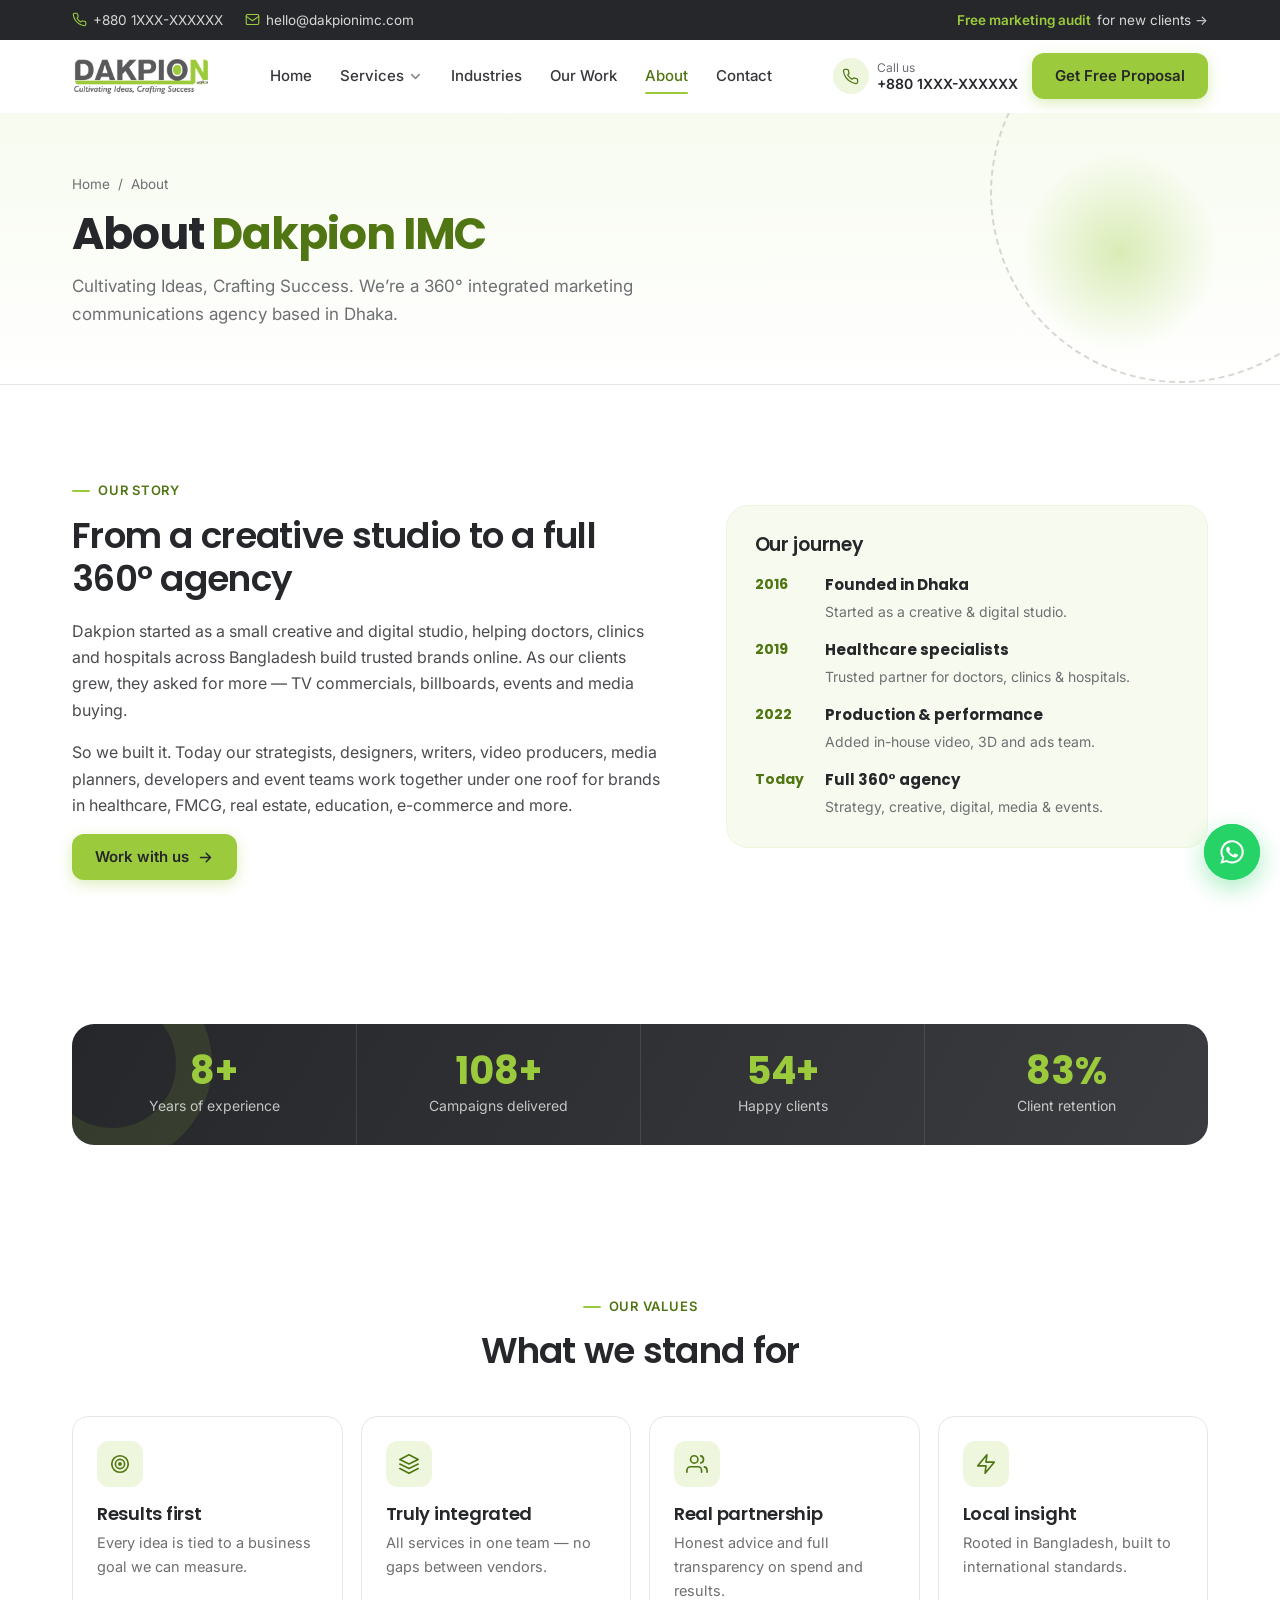
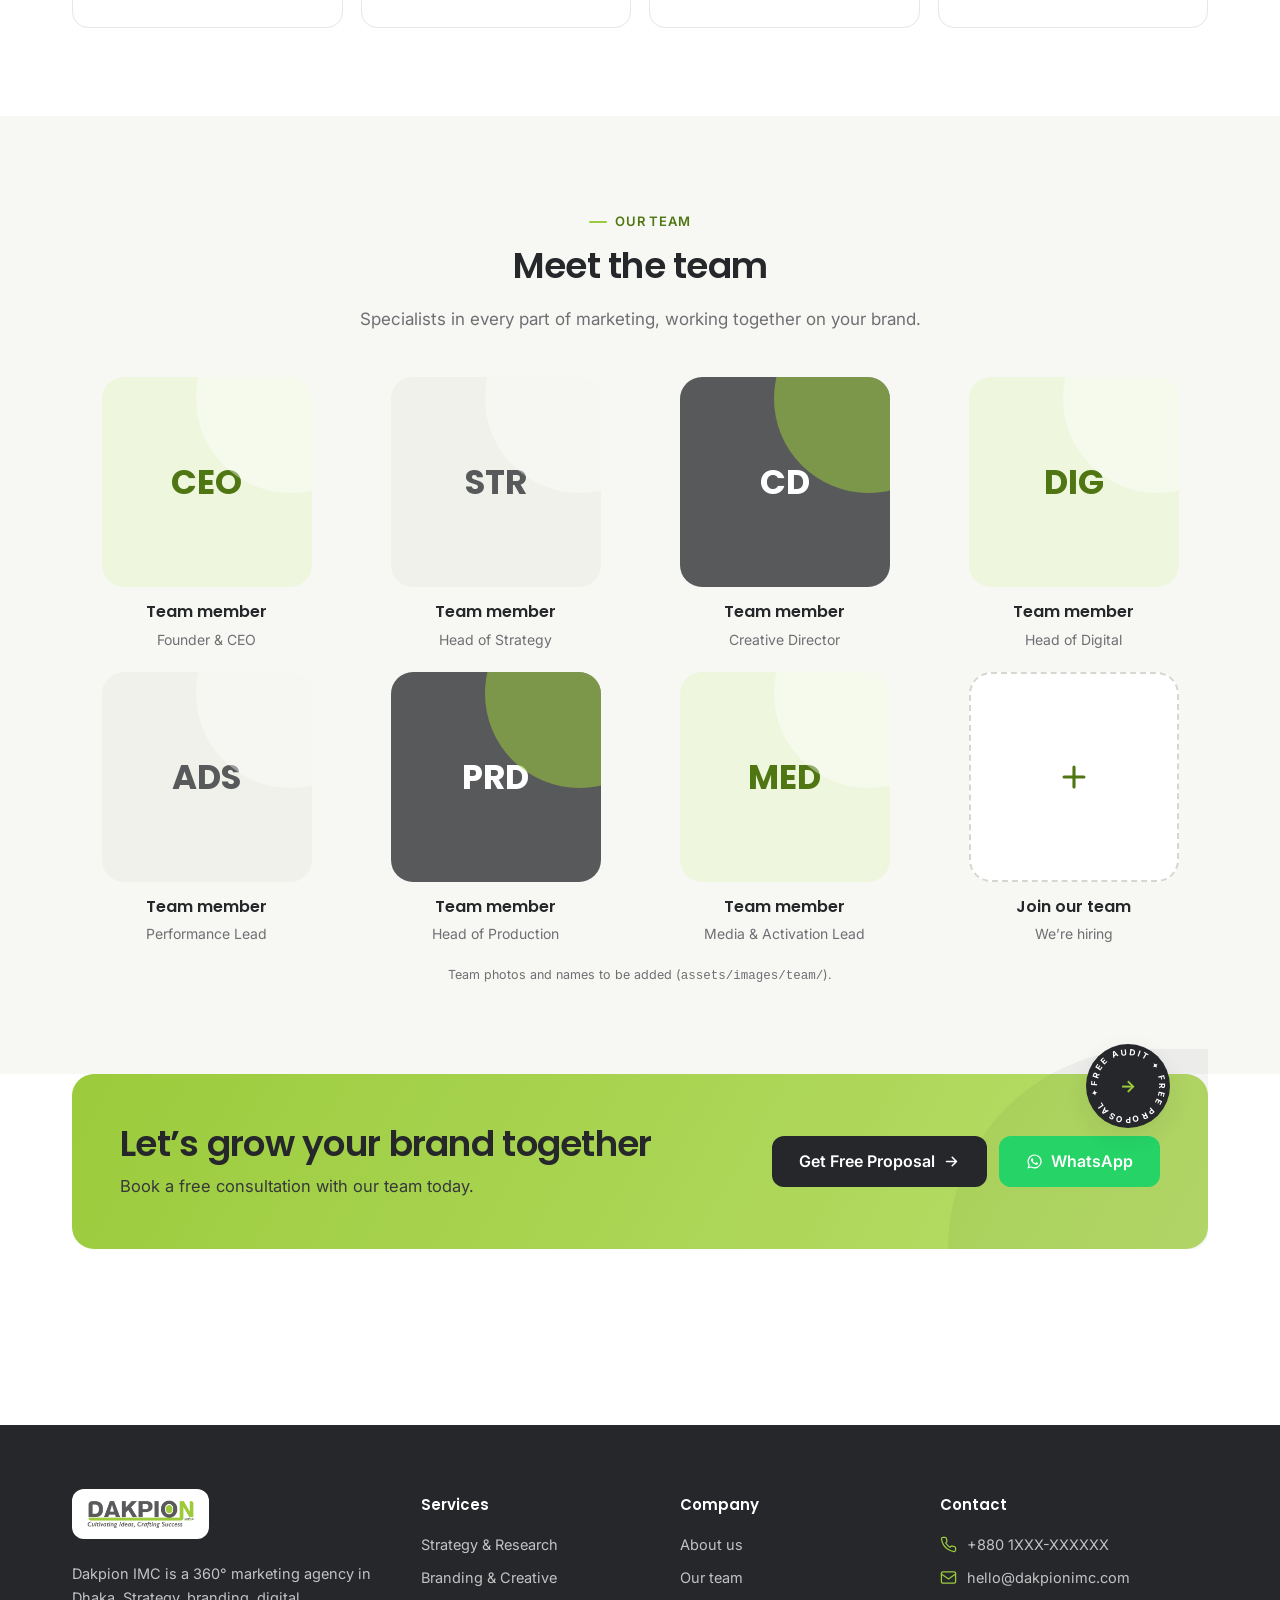
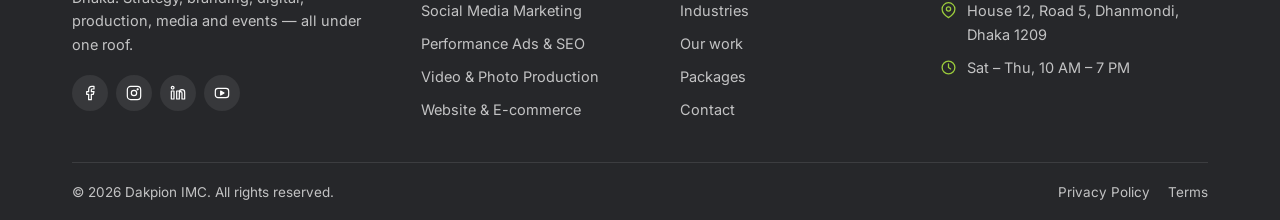
==== commit 0113a404: "Add visual flair and motion on top of the conversion layout Feedback: the conversion redesign looked" ====
--- a/about.html
+++ b/about.html
@@ -19,6 +19,7 @@
 </head>
 <body data-page="about">
 <!-- @header -->
+<div class="progress" aria-hidden="true"></div>
 <div class="topbar">
   <div class="container">
     <div class="tb-left"><a href="tel:+8801XXXXXXXXX"><svg class="icon" aria-hidden="true"><use href="assets/icons/sprite.svg#i-phone"/></svg>+880 1XXX-XXXXXX</a><a href="mailto:hello@dakpionimc.com"><svg class="icon" aria-hidden="true"><use href="assets/icons/sprite.svg#i-mail"/></svg>hello@dakpionimc.com</a></div>
@@ -31,7 +32,7 @@
     <nav aria-label="Main"><ul class="nav"><li><a href="index.html" data-nav="home">Home</a></li><li class="has-drop"><a href="services.html" data-nav="services">Services <svg class="icon" aria-hidden="true"><use href="assets/icons/sprite.svg#i-chev"/></svg></a><div class="dropdown"><a href="services.html#strategy"><span class="di"><svg class="icon" aria-hidden="true"><use href="assets/icons/sprite.svg#i-target"/></svg></span>Strategy &amp; Research</a><a href="services.html#branding"><span class="di"><svg class="icon" aria-hidden="true"><use href="assets/icons/sprite.svg#i-brand"/></svg></span>Branding &amp; Creative</a><a href="services.html#digital"><span class="di"><svg class="icon" aria-hidden="true"><use href="assets/icons/sprite.svg#i-social"/></svg></span>Social Media Marketing</a><a href="services.html#performance"><span class="di"><svg class="icon" aria-hidden="true"><use href="assets/icons/sprite.svg#i-ads"/></svg></span>Performance Ads &amp; SEO</a><a href="services.html#production"><span class="di"><svg class="icon" aria-hidden="true"><use href="assets/icons/sprite.svg#i-video"/></svg></span>Video &amp; Photo Production</a><a href="services.html#tech"><span class="di"><svg class="icon" aria-hidden="true"><use href="assets/icons/sprite.svg#i-web"/></svg></span>Website &amp; E-commerce</a><a href="services.html#atl"><span class="di"><svg class="icon" aria-hidden="true"><use href="assets/icons/sprite.svg#i-tv"/></svg></span>Media Buying &amp; PR</a><a href="services.html#btl"><span class="di"><svg class="icon" aria-hidden="true"><use href="assets/icons/sprite.svg#i-flag"/></svg></span>Events &amp; Activation</a></div></li><li><a href="industries.html" data-nav="industries">Industries</a></li><li><a href="portfolio.html" data-nav="work">Our Work</a></li><li><a href="about.html" data-nav="about">About</a></li><li><a href="contact.html" data-nav="contact">Contact</a></li></ul></nav>
     <div class="header-cta">
       <a class="header-phone" href="tel:+8801XXXXXXXXX"><span class="ic"><svg class="icon" aria-hidden="true"><use href="assets/icons/sprite.svg#i-phone"/></svg></span><span><small>Call us</small><b>+880 1XXX-XXXXXX</b></span></a>
-      <a href="contact.html" class="btn btn--primary">Get Free Proposal</a>
+      <a href="contact.html" class="btn btn--primary btn--shine">Get Free Proposal</a>
       <button class="menu-btn" aria-label="Menu" aria-expanded="false" aria-controls="mobile-nav"><span></span><span></span><span></span></button>
     </div>
   </div>
@@ -97,10 +98,11 @@
 
 <section class="section" style="padding-top:0">
   <div class="container">
-    <div class="cta reveal">
+    <div class="cta reveal-s">
+      <span class="spin-badge spin-badge--cta" aria-hidden="true"><svg viewBox="0 0 100 100"><defs><path id="rp-cta" d="M50,50 m-37,0 a37,37 0 1,1 74,0 a37,37 0 1,1 -74,0"/></defs><text><textPath href="#rp-cta" textLength="230">Free audit ✦ Free proposal ✦ </textPath></text></svg><b>→</b></span>
       <div><h2>Let’s grow your brand together</h2><p>Book a free consultation with our team today.</p></div>
       <div class="cta-actions">
-        <a href="contact.html" class="btn btn--primary btn--lg">Get Free Proposal <svg class="icon" aria-hidden="true"><use href="assets/icons/sprite.svg#i-arrow"/></svg></a>
+        <a href="contact.html" class="btn btn--dark btn--lg">Get Free Proposal <svg class="icon" aria-hidden="true"><use href="assets/icons/sprite.svg#i-arrow"/></svg></a>
         <a href="https://wa.me/8801XXXXXXXXX" class="btn btn--wa btn--lg" target="_blank" rel="noopener"><svg class="icon" aria-hidden="true"><use href="assets/icons/sprite.svg#i-wa"/></svg> WhatsApp</a>
       </div>
     </div>
--- a/assets/css/style.css
+++ b/assets/css/style.css
@@ -115,8 +115,8 @@
 .brand img { height:38px; width:auto; }
 .nav { display:flex; align-items:center; gap:2px; }
 .nav > li { position:relative; }
-.nav > li > a { display:inline-flex; align-items:center; gap:4px; padding:9px 13px; border-radius:var(--r-sm); font-size:15px; font-weight:500; color:var(--g-800); transition:color .2s, background .2s; }
-.nav > li > a:hover { color:var(--g-900); background:var(--paper); }
+.nav > li > a { position:relative; display:inline-flex; align-items:center; gap:4px; padding:9px 13px; border-radius:var(--r-sm); font-size:15px; font-weight:500; color:var(--g-800); transition:color .2s, background .2s; }
+.nav > li > a:hover { color:var(--g-900); }
 .nav > li.active > a { color:var(--lime-deep); }
 .nav .icon { width:15px; height:15px; opacity:.6; }
 .dropdown { position:absolute; top:100%; left:-12px; width:520px; padding:10px; border-radius:var(--r-lg); background:var(--white); border:1px solid var(--line); box-shadow:var(--shadow-lg); display:grid; grid-template-columns:1fr 1fr; gap:2px; opacity:0; visibility:hidden; transform:translateY(6px); transition:opacity .18s, transform .18s, visibility .18s; }
@@ -141,7 +141,6 @@
 
 /* ── Hero ────────────────────────────────────────── */
 .hero { position:relative; padding:clamp(40px, 6vw, 72px) 0 clamp(48px, 6vw, 80px); background:linear-gradient(180deg, var(--lime-wash) 0%, var(--white) 100%); overflow:hidden; }
-.hero::before { content:''; position:absolute; right:-160px; top:-160px; width:520px; height:520px; border-radius:50%; border:70px solid rgba(155,203,60,.12); pointer-events:none; }
 .hero-grid { position:relative; display:grid; grid-template-columns:1.1fr .9fr; gap:clamp(32px, 5vw, 64px); align-items:center; }
 .badge { display:inline-flex; align-items:center; gap:8px; padding:6px 12px 6px 6px; border-radius:var(--r-full); background:var(--white); border:1px solid var(--line); box-shadow:var(--shadow-sm); font-size:13.5px; font-weight:500; color:var(--g-800); margin-bottom:20px; }
 .badge b { padding:3px 9px; border-radius:var(--r-full); background:var(--lime); color:var(--g-900); font-size:12px; font-weight:700; }
@@ -204,8 +203,8 @@
 .grid-2 { display:grid; grid-template-columns:repeat(2,1fr); gap:20px; }
 .card { position:relative; padding:24px; border-radius:var(--r-lg); background:var(--white); border:1px solid var(--line); transition:transform .25s var(--ease), box-shadow .25s, border-color .25s; }
 a.card:hover, .card--hover:hover { transform:translateY(-4px); box-shadow:var(--shadow-md); border-color:var(--lime); }
-.card .ci { width:46px; height:46px; border-radius:var(--r-md); display:grid; place-items:center; background:var(--lime-soft); color:var(--lime-deep); margin-bottom:16px; transition:background .25s, color .25s; }
-a.card:hover .ci { background:var(--lime); color:var(--g-900); }
+.card .ci { width:46px; height:46px; border-radius:var(--r-md); display:grid; place-items:center; background:var(--lime-soft); color:var(--lime-deep); margin-bottom:16px; transition:background .3s, color .3s, transform .4s var(--ease); }
+a.card:hover .ci { background:var(--g-900); color:var(--lime); transform:rotate(-8deg) scale(1.05); }
 .card .ci .icon { width:22px; height:22px; }
 .card h3 { font-size:18px; margin-bottom:6px; }
 .card p { font-size:14.5px; color:var(--g-500); margin-bottom:14px; }
@@ -220,9 +219,11 @@
 .why-visual .core { position:absolute; inset:33%; border-radius:50%; background:var(--lime); display:grid; place-items:center; text-align:center; box-shadow:0 18px 40px rgba(155,203,60,.35); }
 .why-visual .core b { display:block; font-family:var(--ff-h); font-weight:700; font-size:clamp(28px, 3vw, 40px); color:var(--g-900); line-height:1; }
 .why-visual .core span { font-size:11.5px; font-weight:600; letter-spacing:.12em; text-transform:uppercase; color:var(--g-800); }
-.why-visual .node { position:absolute; display:flex; align-items:center; gap:8px; padding:7px 12px 7px 7px; border-radius:var(--r-full); background:var(--white); border:1px solid var(--line); box-shadow:var(--shadow-md); font-size:13px; font-weight:600; color:var(--g-900); white-space:nowrap; transform:translate(-50%,-50%); }
-.why-visual .node i { width:26px; height:26px; border-radius:50%; background:var(--lime-soft); color:var(--lime-deep); display:grid; place-items:center; }
-.why-visual .node .icon { width:14px; height:14px; }
+.why-visual .orbit { position:absolute; inset:0; animation:spin 48s linear infinite; }
+.why-visual .node { position:absolute; transform:translate(-50%,-50%); }
+.why-visual .node-in { display:flex; align-items:center; gap:8px; padding:7px 12px 7px 7px; border-radius:var(--r-full); background:var(--white); border:1px solid var(--line); box-shadow:var(--shadow-md); font-size:13px; font-weight:600; color:var(--g-900); white-space:nowrap; animation:spin 48s linear infinite reverse; }
+.why-visual .node-in i { width:26px; height:26px; border-radius:50%; background:var(--lime-soft); color:var(--lime-deep); display:grid; place-items:center; }
+.why-visual .node-in .icon { width:14px; height:14px; }
 @keyframes spin { to { transform:rotate(360deg); } }
 .benefits { display:grid; gap:16px; margin:22px 0 26px; }
 .benefit { display:flex; gap:14px; }
@@ -308,10 +309,10 @@
 .faq-side p { font-size:14.5px; color:var(--g-500); margin-bottom:14px; }
 
 /* CTA band */
-.cta { display:grid; grid-template-columns:1.2fr .8fr; gap:32px; align-items:center; padding:clamp(28px, 4vw, 44px); border-radius:var(--r-xl); background:var(--g-900); color:#fff; position:relative; overflow:hidden; }
-.cta::after { content:''; position:absolute; right:-90px; top:-90px; width:280px; height:280px; border-radius:50%; border:50px solid rgba(155,203,60,.18); }
-.cta h2 { color:#fff; margin-bottom:8px; }
-.cta p { color:rgba(255,255,255,.75); margin:0; font-size:16.5px; }
+.cta { display:grid; grid-template-columns:1.2fr .8fr; gap:32px; align-items:center; padding:clamp(28px, 4vw, 48px); border-radius:var(--r-xl); background:linear-gradient(120deg, var(--lime) 0%, #B8DE6A 100%); color:var(--g-900); position:relative; }
+.cta::after { content:''; position:absolute; right:0; bottom:0; width:260px; height:200px; border-radius:260px 0 var(--r-xl) 0; background:rgba(38,39,42,.05); pointer-events:none; }
+.cta h2 { color:var(--g-900); margin-bottom:8px; }
+.cta p { color:var(--g-800); margin:0; font-size:16.5px; }
 .cta-actions { position:relative; z-index:1; display:flex; gap:12px; flex-wrap:wrap; justify-content:flex-end; }
 
 /* ── Page hero ───────────────────────────────────── */
@@ -403,6 +404,115 @@
 /* ── Reveal ──────────────────────────────────────── */
 .js .reveal { opacity:0; transform:translateY(18px); transition:opacity .55s var(--ease), transform .55s var(--ease); transition-delay:var(--d, 0s); }
 .js .reveal.in { opacity:1; transform:none; }
+
+/* ── Visual & motion layer (CSS-only, transform/opacity) ── */
+.progress { position:fixed; top:0; left:0; right:0; height:3px; background:var(--lime); transform-origin:left; transform:scaleX(0); z-index:200; pointer-events:none; animation:grow linear both; animation-timeline:scroll(root); }
+@keyframes grow { to { transform:scaleX(1); } }
+@supports not (animation-timeline: scroll()) { .progress { display:none; } }
+
+.nav > li > a::after { content:''; position:absolute; left:13px; right:13px; bottom:3px; height:2px; border-radius:2px; background:var(--lime); transform:scaleX(0); transform-origin:left; transition:transform .3s var(--ease); }
+.nav > li > a:hover::after, .nav > li.active > a::after { transform:scaleX(1); }
+
+.btn--shine { position:relative; overflow:hidden; isolation:isolate; }
+.btn--shine::after { content:''; position:absolute; top:0; bottom:0; left:-70%; width:45%; background:linear-gradient(100deg, transparent, rgba(255,255,255,.65), transparent); transform:skewX(-20deg); animation:shine 3.6s ease-in-out infinite; pointer-events:none; }
+@keyframes shine { 0%, 55% { left:-70%; } 100% { left:140%; } }
+
+/* Hero background */
+.hero-bg { position:absolute; inset:0; overflow:hidden; pointer-events:none; }
+.hero-bg::before { content:''; position:absolute; inset:0; background-image:radial-gradient(var(--line-2) 1px, transparent 1px); background-size:22px 22px; mask-image:radial-gradient(ellipse 55% 70% at 78% 45%, #000 15%, transparent 72%); -webkit-mask-image:radial-gradient(ellipse 55% 70% at 78% 45%, #000 15%, transparent 72%); }
+.blob { position:absolute; border-radius:50%; will-change:transform; }
+.blob--1 { width:560px; height:560px; right:-140px; top:-180px; background:radial-gradient(circle, rgba(155,203,60,.38), rgba(155,203,60,0) 65%); animation:drift 14s ease-in-out infinite alternate; }
+.blob--2 { width:420px; height:420px; left:-160px; bottom:-200px; background:radial-gradient(circle, rgba(88,89,91,.13), rgba(88,89,91,0) 65%); animation:drift 18s ease-in-out infinite alternate-reverse; }
+@keyframes drift { to { transform:translate(-50px, 40px) scale(1.1); } }
+
+/* Rotating word */
+.rotator { position:relative; display:inline-grid; vertical-align:bottom; overflow:hidden; color:var(--lime-deep); padding-bottom:.08em; margin-bottom:-.08em; }
+.rotator > span { position:relative; justify-self:start; grid-area:1/1; white-space:nowrap; transform:translateY(105%); opacity:0; transition:transform .45s var(--ease), opacity .3s; }
+.rotator > span.is-on { transform:none; opacity:1; }
+.rotator > span.is-out { transform:translateY(-105%); opacity:0; }
+.rotator:not(.ready) > span:first-child { transform:none; opacity:1; }
+.rotator > span::after { content:''; position:absolute; left:0; right:0; bottom:.06em; height:.16em; border-radius:4px; background:var(--lime); opacity:.35; z-index:-1; }
+.rotator > span { isolation:isolate; }
+
+/* Floating proof cards around the lead form */
+.lead-wrap { position:relative; }
+.float { position:absolute; z-index:2; display:flex; align-items:center; gap:10px; padding:10px 16px 10px 10px; border-radius:14px; background:var(--white); border:1px solid var(--line); box-shadow:var(--shadow-lg); line-height:1.25; animation:bob 5s ease-in-out infinite; }
+.float b { display:block; font-family:var(--ff-h); font-size:17px; color:var(--g-900); }
+.float span { font-size:12.5px; color:var(--g-500); }
+.float .fi { width:38px; height:38px; border-radius:11px; background:var(--lime); color:var(--g-900); display:grid; place-items:center; }
+.float .fi .icon { width:18px; height:18px; }
+.float--1 { left:-44px; top:-30px; }
+.float--2 { right:-34px; bottom:-26px; animation-delay:-2.5s; }
+@keyframes bob { 50% { transform:translateY(-10px); } }
+.spin-badge { position:absolute; z-index:3; right:-30px; top:-40px; width:92px; height:92px; border-radius:50%; background:var(--g-900); display:grid; place-items:center; box-shadow:var(--shadow-md); }
+.spin-badge svg { position:absolute; inset:0; width:100%; height:100%; animation:spin 16s linear infinite; }
+.spin-badge text { font-family:var(--ff); font-size:10px; font-weight:700; letter-spacing:.12em; text-transform:uppercase; fill:#fff; }
+.spin-badge b { position:relative; font-family:var(--ff-h); font-weight:700; font-size:17px; color:var(--lime); }
+.spin-badge--cta { right:clamp(16px, 3vw, 40px); top:-30px; width:84px; height:84px; }
+.cta > div { position:relative; z-index:1; }
+
+/* Tape marquee */
+.tape-wrap { overflow:hidden; padding:22px 0 10px; }
+.tape { display:flex; background:var(--g-900); transform:rotate(-1.4deg); margin:0 -24px; padding:13px 0; }
+.tape-track { display:flex; flex:none; animation:marquee 32s linear infinite; }
+.tape-track span { display:inline-flex; align-items:center; gap:22px; padding-right:22px; font-family:var(--ff-h); font-weight:600; font-size:17px; letter-spacing:.03em; text-transform:uppercase; color:#fff; white-space:nowrap; }
+.tape-track span::after { content:'✦'; color:var(--lime); }
+
+/* Service cards: sweep + number */
+.svc-card { overflow:hidden; isolation:isolate; }
+.svc-card::before { content:''; position:absolute; inset:0; z-index:-1; background:linear-gradient(160deg, var(--lime-wash), var(--lime-soft)); transform:translateY(101%); transition:transform .45s var(--ease); }
+.svc-card:hover::before { transform:none; }
+.svc-card .num { position:absolute; top:16px; right:20px; font-family:var(--ff-h); font-weight:700; font-size:30px; line-height:1; color:var(--paper-2); transition:color .3s, transform .45s var(--ease); }
+.svc-card:hover .num { color:var(--lime); transform:translateY(-3px); }
+.svc-card:hover .link .icon { transform:translateX(4px); }
+
+/* Why: pulsing core */
+.why-visual .core::after { content:''; position:absolute; inset:-10px; border-radius:50%; border:2px solid var(--lime); animation:pulse 2.6s ease-out infinite; }
+@keyframes pulse { from { transform:scale(.92); opacity:.8; } to { transform:scale(1.35); opacity:0; } }
+
+/* Stats band */
+.stats { position:relative; background:linear-gradient(120deg, var(--g-900) 0%, #3B3C3F 100%); }
+.stats::before { content:''; position:absolute; left:-60px; top:-60px; width:200px; height:200px; border-radius:50%; border:36px solid rgba(155,203,60,.12); }
+.stat { position:relative; }
+
+/* Case studies hover */
+.case-top::after { transition:transform .6s var(--ease); }
+.case:hover .case-top::after { transform:scale(1.3); }
+
+/* Steps hover */
+.step { transition:transform .3s var(--ease), border-color .3s, box-shadow .3s; }
+.step:hover { transform:translateY(-4px); border-color:var(--lime); box-shadow:var(--shadow-md); }
+.step .n { position:relative; }
+.step:hover .n::after { content:''; position:absolute; inset:-5px; border-radius:50%; border:2px solid var(--lime); animation:pulse 1.4s ease-out infinite; }
+
+/* Testimonial marquee */
+.tm { display:flex; overflow:hidden; padding:6px 0 10px; mask-image:linear-gradient(90deg, transparent, #000 6%, #000 94%, transparent); -webkit-mask-image:linear-gradient(90deg, transparent, #000 6%, #000 94%, transparent); }
+.tm-track { display:flex; gap:20px; padding-right:20px; flex:none; animation:marquee 48s linear infinite; }
+.tm:hover .tm-track { animation-play-state:paused; }
+.tm .quote { flex:0 0 min(380px, 84vw); }
+
+/* Team art */
+.member .ph::before { content:''; position:absolute; width:90%; height:90%; border-radius:50%; right:-35%; top:-35%; background:rgba(255,255,255,.4); transition:transform .6s var(--ease); }
+.member:nth-child(3n) .ph::before { background:rgba(155,203,60,.55); }
+.member:hover .ph::before { transform:translate(-12%, 12%) scale(1.15); }
+.member--join .ph::before { display:none; }
+
+/* Page hero decoration */
+.page-hero { position:relative; overflow:hidden; }
+.page-hero::before { content:''; position:absolute; right:-90px; top:-110px; width:380px; height:380px; border-radius:50%; border:2px dashed var(--line-2); animation:spin 60s linear infinite; }
+.page-hero::after { content:''; position:absolute; right:60px; top:40px; width:200px; height:200px; border-radius:50%; background:radial-gradient(circle, rgba(155,203,60,.35), transparent 70%); animation:drift 10s ease-in-out infinite alternate; }
+.page-hero .container { position:relative; z-index:1; }
+
+/* WhatsApp pulse */
+.wa-float { isolation:isolate; }
+.wa-float::before { content:''; position:absolute; inset:0; border-radius:50%; background:#25D366; z-index:-1; animation:pulse 2.2s ease-out infinite; }
+
+/* Reveal variants */
+.js .reveal-l, .js .reveal-r, .js .reveal-s { opacity:0; transition:opacity .6s var(--ease), transform .6s var(--ease); transition-delay:var(--d, 0s); }
+.js .reveal-l { transform:translateX(-28px); }
+.js .reveal-r { transform:translateX(28px); }
+.js .reveal-s { transform:scale(.95); }
+.js .reveal-l.in, .js .reveal-r.in, .js .reveal-s.in { opacity:1; transform:none; }
 
 /* ── Responsive ──────────────────────────────────── */
 @media (max-width:1100px) {
@@ -430,6 +540,7 @@
   .stat:nth-child(3) { border-left:0; }
   .stat:nth-child(n+3) { border-top:1px solid rgba(255,255,255,.1); }
   .why-visual { max-width:380px; }
+  .float, .lead-wrap > .spin-badge, .spin-badge--cta { display:none; }
 }
 @media (max-width:640px) {
   body { padding-bottom:64px; }
@@ -441,8 +552,8 @@
   .team { grid-template-columns:1fr 1fr; }
   .hero-actions .btn { flex:1 1 100%; }
   .f-grid { grid-template-columns:1fr; gap:28px; }
-  .why-visual .node { font-size:11.5px; padding:5px 9px 5px 5px; }
-  .why-visual .node i { width:22px; height:22px; }
+  .why-visual .node-in { font-size:11.5px; padding:5px 9px 5px 5px; }
+  .why-visual .node-in i { width:22px; height:22px; }
   .wa-float { bottom:78px; right:14px; width:50px; height:50px; }
   .mobile-bar { display:grid; grid-template-columns:1fr 1fr; gap:8px; position:fixed; left:0; right:0; bottom:0; z-index:95; padding:8px 12px calc(8px + env(safe-area-inset-bottom)); background:rgba(255,255,255,.97); border-top:1px solid var(--line); box-shadow:0 -4px 16px rgba(38,39,42,.06); }
   .mobile-bar .btn { padding:12px; font-size:14.5px; }
@@ -450,5 +561,6 @@
 @media (prefers-reduced-motion:reduce) {
   html { scroll-behavior:auto; }
   *, *::before, *::after { animation:none !important; transition:none !important; }
-  .js .reveal { opacity:1; transform:none; }
+  .js .reveal, .js .reveal-l, .js .reveal-r, .js .reveal-s { opacity:1; transform:none; }
+  .progress { display:none; }
 }
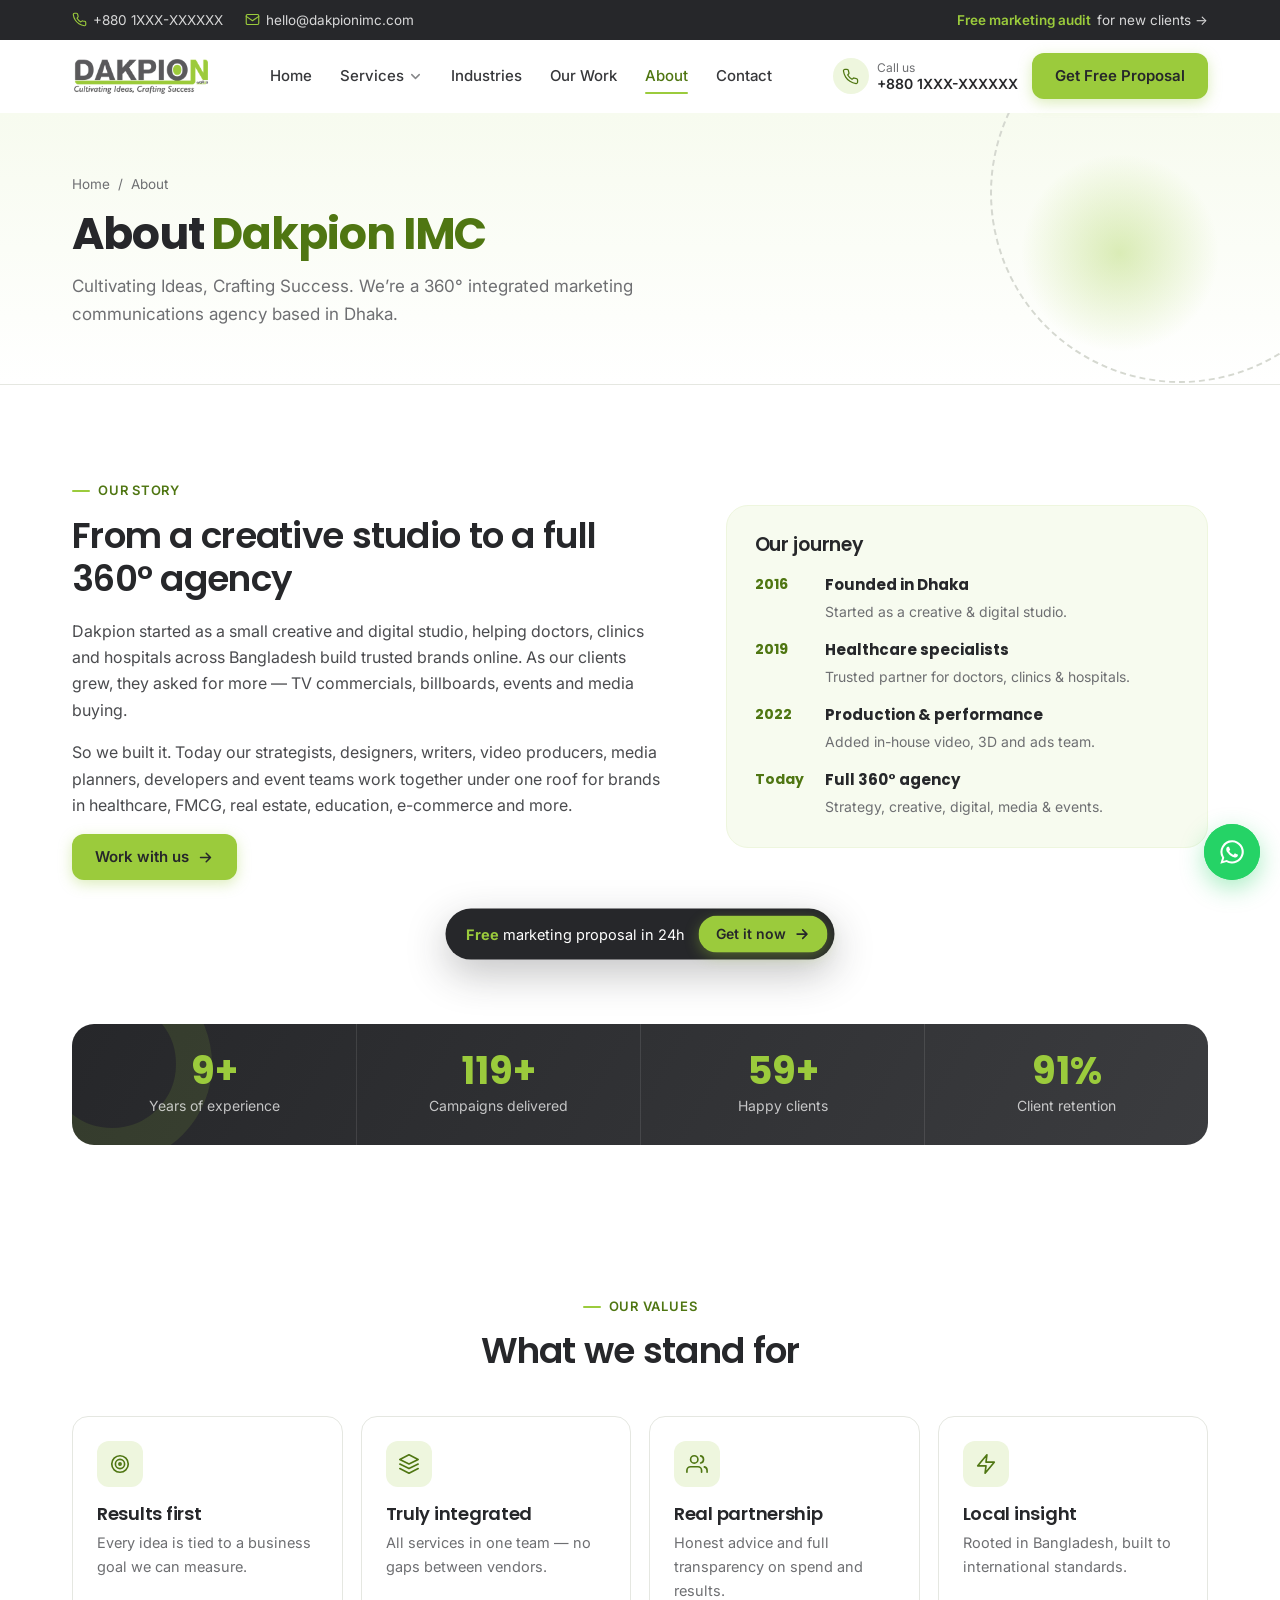
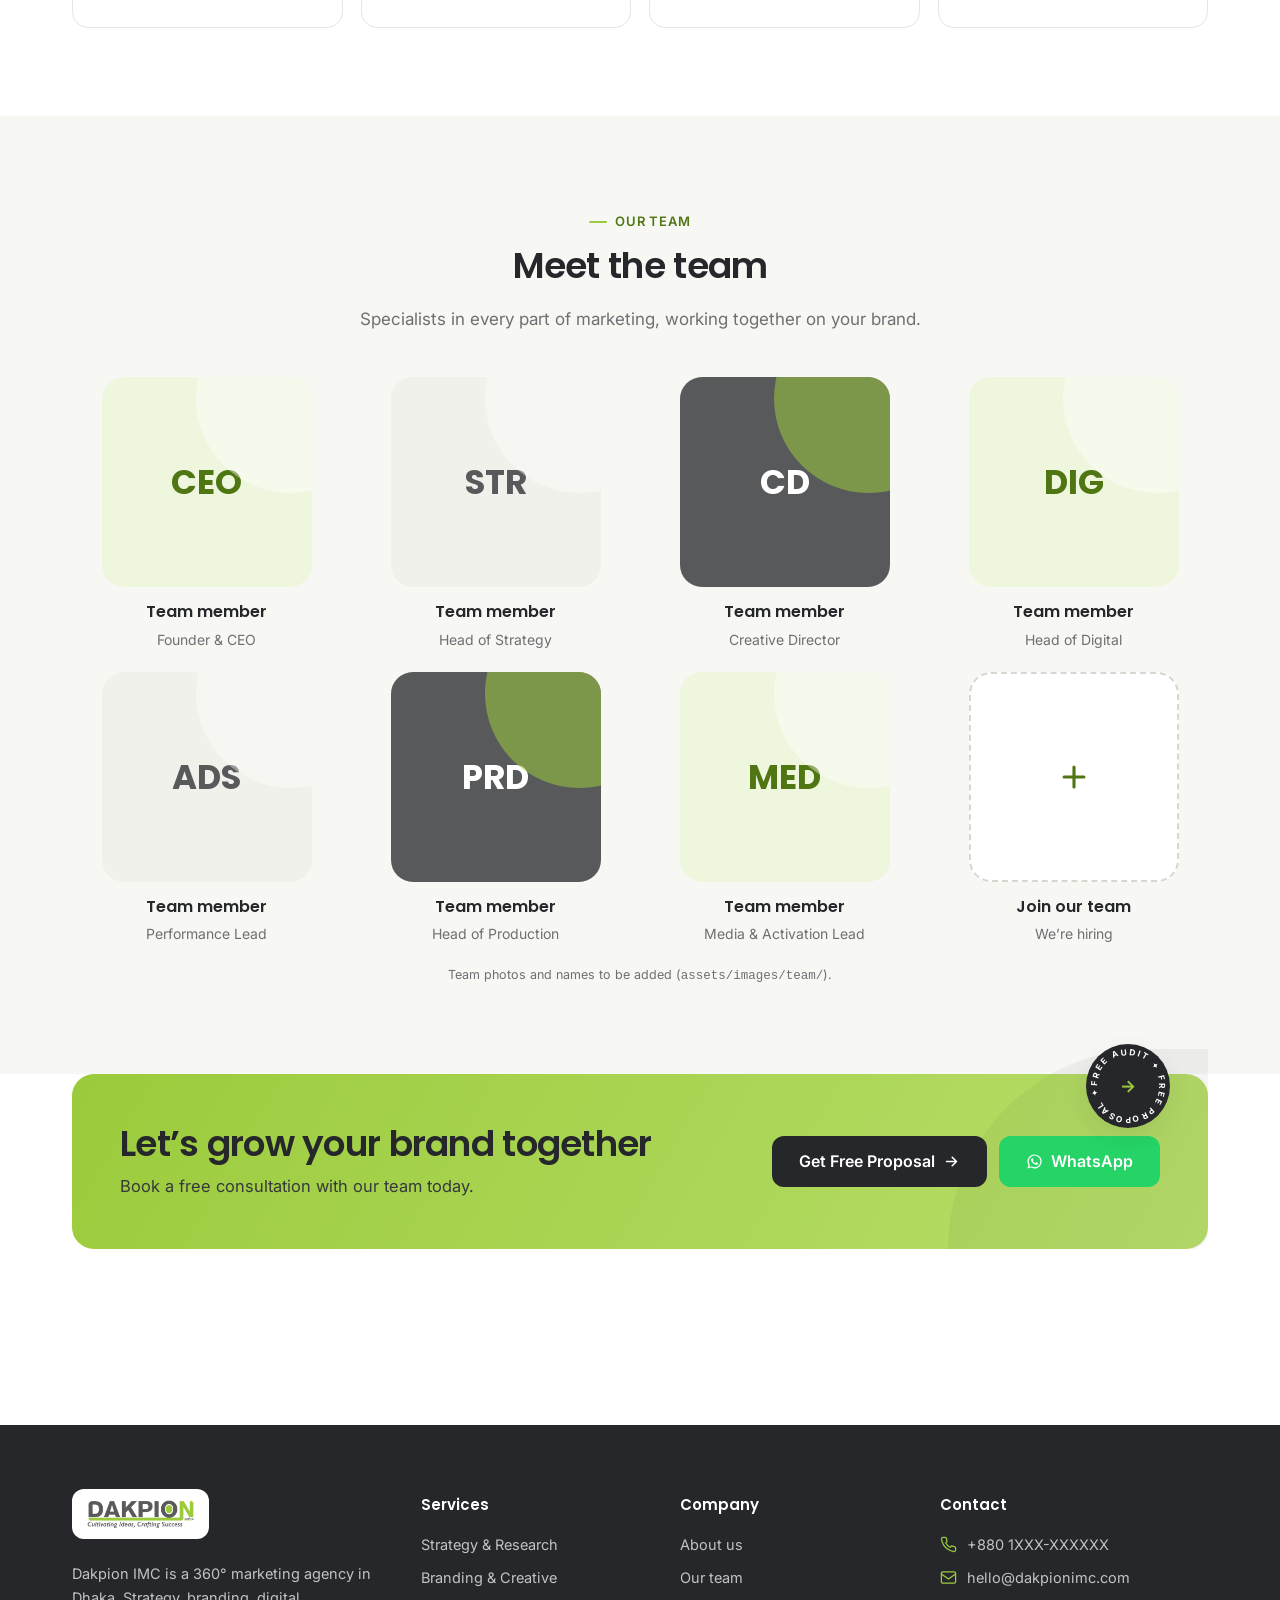
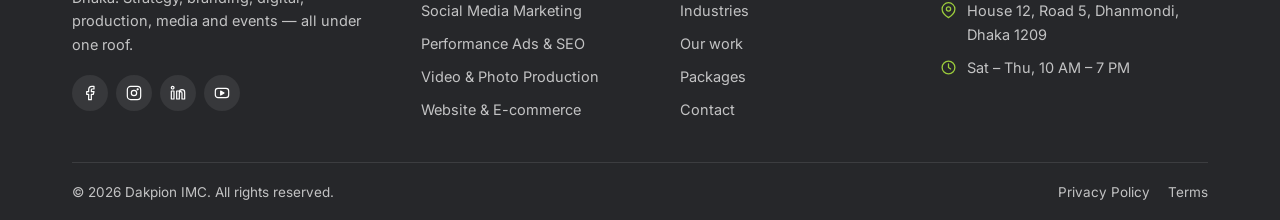
==== commit f872b8d5: "Add scroll-triggered animations and creative conversion sections Scroll-triggered motion (Intersecti" ====
--- a/about.html
+++ b/about.html
@@ -148,6 +148,7 @@
   </div>
 </footer>
 <a class="wa-float" href="https://wa.me/8801XXXXXXXXX" target="_blank" rel="noopener" aria-label="Chat on WhatsApp"><svg class="icon" aria-hidden="true"><use href="assets/icons/sprite.svg#i-wa"/></svg></a>
+<a class="sticky-cta" href="contact.html"><span><b>Free</b> marketing proposal in 24h</span><span class="btn btn--primary btn--sm">Get it now <svg class="icon" aria-hidden="true"><use href="assets/icons/sprite.svg#i-arrow"/></svg></span></a>
 <div class="mobile-bar"><a class="btn btn--outline" href="tel:+8801XXXXXXXXX"><svg class="icon" aria-hidden="true"><use href="assets/icons/sprite.svg#i-phone"/></svg> Call now</a><a class="btn btn--primary" href="contact.html">Free Proposal</a></div>
 <!-- /@footer -->
 
--- a/assets/css/style.css
+++ b/assets/css/style.css
@@ -402,8 +402,7 @@
 .mobile-bar { display:none; }
 
 /* ── Reveal ──────────────────────────────────────── */
-.js .reveal { opacity:0; transform:translateY(18px); transition:opacity .55s var(--ease), transform .55s var(--ease); transition-delay:var(--d, 0s); }
-.js .reveal.in { opacity:1; transform:none; }
+
 
 /* ── Visual & motion layer (CSS-only, transform/opacity) ── */
 .progress { position:fixed; top:0; left:0; right:0; height:3px; background:var(--lime); transform-origin:left; transform:scaleX(0); z-index:200; pointer-events:none; animation:grow linear both; animation-timeline:scroll(root); }
@@ -507,12 +506,100 @@
 .wa-float { isolation:isolate; }
 .wa-float::before { content:''; position:absolute; inset:0; border-radius:50%; background:#25D366; z-index:-1; animation:pulse 2.2s ease-out infinite; }
 
-/* Reveal variants */
-.js .reveal-l, .js .reveal-r, .js .reveal-s { opacity:0; transition:opacity .6s var(--ease), transform .6s var(--ease); transition-delay:var(--d, 0s); }
-.js .reveal-l { transform:translateX(-28px); }
-.js .reveal-r { transform:translateX(28px); }
-.js .reveal-s { transform:scale(.95); }
-.js .reveal-l.in, .js .reveal-r.in, .js .reveal-s.in { opacity:1; transform:none; }
+
+
+/* ── Scroll-triggered animations ─────────────────────
+   Reveals use keyframes with `backwards` fill so hover transitions on
+   cards stay instant once the entrance has played. */
+.js .reveal, .js .reveal-l, .js .reveal-r, .js .reveal-s, .js .reveal-pop { opacity:0; }
+.js .reveal.in   { opacity:1; animation:in-up .7s var(--ease) var(--d, 0s) backwards; }
+.js .reveal-l.in { opacity:1; animation:in-left .8s var(--ease) var(--d, 0s) backwards; }
+.js .reveal-r.in { opacity:1; animation:in-right .8s var(--ease) var(--d, 0s) backwards; }
+.js .reveal-s.in { opacity:1; animation:in-scale .8s var(--ease) var(--d, 0s) backwards; }
+.js .reveal-pop.in { opacity:1; animation:in-pop .75s cubic-bezier(.34,1.45,.64,1) var(--d, 0s) backwards; }
+@keyframes in-up    { from { opacity:0; transform:translateY(26px); } }
+@keyframes in-left  { from { opacity:0; transform:translateX(-40px); } }
+@keyframes in-right { from { opacity:0; transform:translateX(40px); } }
+@keyframes in-scale { from { opacity:0; transform:scale(.94); } }
+@keyframes in-pop   { from { opacity:0; transform:translateY(40px) scale(.92) rotate(-2deg); } }
+
+/* Word-by-word headings (split by JS) */
+.words .w { display:inline-block; overflow:hidden; vertical-align:top; padding-bottom:.1em; margin-bottom:-.1em; }
+.words .w > span { display:inline-block; transform:translateY(110%); transition:transform .75s var(--ease); transition-delay:calc(var(--i) * 45ms); }
+.words.in .w > span { transform:none; }
+
+/* Marker highlight sweeps in behind key words */
+.mark { background:linear-gradient(var(--lime), var(--lime)) no-repeat 0 88% / 0% 32%; transition:background-size .9s var(--ease) .45s; padding:0 .06em; border-radius:3px; }
+.in .mark, .mark.in, .no-split .mark { background-size:100% 32%; }
+.cta .mark, .cmp--us .mark { background-image:linear-gradient(rgba(255,255,255,.5), rgba(255,255,255,.5)); }
+
+/* Case studies: wipe + growing bars */
+.js .case .case-top { clip-path:inset(0 100% 0 0); transition:clip-path .9s var(--ease) calc(var(--d, 0s) + .1s); }
+.case.in .case-top { clip-path:inset(0 0 0 0); }
+.bars { position:absolute; right:22px; bottom:20px; z-index:1; display:flex; align-items:flex-end; gap:5px; height:56px; }
+.bars i { width:8px; height:var(--h); border-radius:3px 3px 1px 1px; background:currentColor; opacity:.55; transform:scaleY(0); transform-origin:bottom; transition:transform .6s var(--ease); transition-delay:calc(var(--k) * 80ms + .5s); }
+.case.in .bars i { transform:none; }
+.case-top.alt .bars i, .case-top.soft .bars i { background:var(--g-900); opacity:.35; }
+
+/* Process track */
+.track { position:relative; height:4px; margin:0 12% 28px; border-radius:4px; background:var(--line); overflow:hidden; }
+.track i { position:absolute; inset:0; background:linear-gradient(90deg, var(--lime-600), var(--lime)); transform:scaleX(0); transform-origin:left; transition:transform 1.6s var(--ease) .2s; }
+.track.in i { transform:none; }
+
+/* Audit strip (mid-page conversion) */
+.audit { position:relative; overflow:hidden; display:grid; grid-template-columns:1.15fr .85fr; gap:clamp(24px, 4vw, 48px); align-items:center; margin-top:clamp(36px, 5vw, 56px); padding:clamp(24px, 4vw, 44px); border-radius:var(--r-xl); background:var(--lime-wash); border:1px solid var(--lime-soft); }
+.audit::before { content:''; position:absolute; right:-80px; top:-80px; width:240px; height:240px; border-radius:50%; border:40px solid rgba(155,203,60,.14); }
+.audit > * { position:relative; }
+.audit h2 { font-size:clamp(24px, 2.4vw, 30px); margin-bottom:8px; }
+.audit p { color:var(--g-500); margin:0; }
+.audit-form { display:flex; gap:10px; flex-wrap:wrap; margin-top:20px; }
+.audit-form input { flex:1 1 220px; padding:14px 16px; border-radius:var(--r-md); border:1.5px solid var(--line-2); background:#fff; font-size:15px; }
+.audit-form input:focus { outline:none; border-color:var(--lime-600); box-shadow:0 0 0 4px var(--lime-soft); }
+.audit .form-success { text-align:left; padding:18px 0 0; }
+.audit .form-success .ok { margin:0 0 10px; }
+.audit-list { display:grid; gap:10px; padding:22px; border-radius:var(--r-lg); background:#fff; box-shadow:var(--shadow-md); }
+.audit-list li { display:flex; gap:10px; align-items:center; font-size:15px; font-weight:500; color:var(--g-800); }
+.audit-list .icon { width:22px; height:22px; padding:4px; border-radius:50%; background:var(--lime); color:var(--g-900); }
+.js .audit-list li { opacity:0; transform:translateX(18px); transition:opacity .5s var(--ease), transform .5s var(--ease); transition-delay:calc(var(--k) * 90ms + .3s); }
+.audit.in .audit-list li { opacity:1; transform:none; }
+
+/* Comparison */
+.compare { display:grid; grid-template-columns:1fr 1fr; gap:20px; max-width:980px; margin:0 auto; align-items:stretch; }
+.cmp { position:relative; padding:clamp(22px, 3vw, 32px); border-radius:var(--r-xl); background:var(--white); border:1px solid var(--line); }
+.cmp h3 { display:flex; align-items:center; gap:10px; font-size:20px; margin-bottom:10px; }
+.cmp .cx { width:32px; height:32px; border-radius:50%; display:grid; place-items:center; background:#FBE9E7; color:#C9483B; }
+.cmp .cx .icon { width:16px; height:16px; }
+.cmp ul { margin-bottom:6px; }
+.cmp li { display:flex; gap:10px; align-items:flex-start; padding:12px 0; border-bottom:1px dashed var(--line); font-size:15px; color:var(--g-500); }
+.cmp li:last-child { border-bottom:0; }
+.cmp li .icon { width:18px; height:18px; margin-top:2px; color:#C9483B; }
+.cmp--us { background:linear-gradient(150deg, var(--g-900), #3A3B3E); border-color:var(--g-900); box-shadow:var(--shadow-lg); }
+.cmp--us h3 { color:#fff; }
+.cmp--us .cx { background:var(--lime); color:var(--g-900); }
+.cmp--us li { color:rgba(255,255,255,.9); border-color:rgba(255,255,255,.12); }
+.cmp--us li .icon { color:var(--lime); }
+.cmp--us .btn { margin-top:16px; }
+.cmp-badge { position:absolute; top:-12px; right:24px; padding:4px 12px; border-radius:var(--r-full); background:var(--lime); color:var(--g-900); font-size:12.5px; font-weight:700; }
+.js .cmp li { opacity:0; transform:translateY(12px); transition:opacity .5s var(--ease), transform .5s var(--ease); transition-delay:calc(var(--k) * 110ms + .2s); }
+.cmp.in li { opacity:1; transform:none; }
+.cmp--us.in li { transition-delay:calc(var(--k) * 110ms + .6s); }
+
+/* Parallax decorations (scroll-driven CSS; static where unsupported) */
+.has-deco { position:relative; overflow:hidden; }
+.has-deco > .container { position:relative; z-index:1; }
+.deco { position:absolute; border-radius:50%; pointer-events:none; }
+.deco--ring { width:240px; height:240px; border:30px solid var(--lime-soft); }
+.deco--dot { width:110px; height:110px; background:var(--lime); opacity:.16; }
+@supports (animation-timeline: view()) {
+  .deco { animation:parallax linear both; animation-timeline:view(); }
+  @keyframes parallax { from { transform:translateY(90px) rotate(0deg); } to { transform:translateY(-90px) rotate(40deg); } }
+}
+
+/* Sticky desktop CTA */
+.sticky-cta { position:fixed; left:50%; bottom:22px; z-index:90; display:flex; align-items:center; gap:14px; padding:7px 7px 7px 20px; border-radius:var(--r-full); background:var(--g-900); color:#fff; font-size:14.5px; box-shadow:0 14px 40px rgba(38,39,42,.28); transform:translate(-50%, 160%); transition:transform .5s var(--ease); }
+.sticky-cta.show { transform:translate(-50%, 0); }
+.sticky-cta b { color:var(--lime); }
+.sticky-cta .btn { border-radius:var(--r-full); }
 
 /* ── Responsive ──────────────────────────────────── */
 @media (max-width:1100px) {
@@ -541,6 +628,8 @@
   .stat:nth-child(n+3) { border-top:1px solid rgba(255,255,255,.1); }
   .why-visual { max-width:380px; }
   .float, .lead-wrap > .spin-badge, .spin-badge--cta { display:none; }
+  .audit, .compare { grid-template-columns:1fr; }
+  .track { display:none; }
 }
 @media (max-width:640px) {
   body { padding-bottom:64px; }
@@ -555,12 +644,17 @@
   .why-visual .node-in { font-size:11.5px; padding:5px 9px 5px 5px; }
   .why-visual .node-in i { width:22px; height:22px; }
   .wa-float { bottom:78px; right:14px; width:50px; height:50px; }
+  .sticky-cta { display:none; }
+  .audit-form .btn { flex:1 1 100%; }
   .mobile-bar { display:grid; grid-template-columns:1fr 1fr; gap:8px; position:fixed; left:0; right:0; bottom:0; z-index:95; padding:8px 12px calc(8px + env(safe-area-inset-bottom)); background:rgba(255,255,255,.97); border-top:1px solid var(--line); box-shadow:0 -4px 16px rgba(38,39,42,.06); }
   .mobile-bar .btn { padding:12px; font-size:14.5px; }
 }
 @media (prefers-reduced-motion:reduce) {
   html { scroll-behavior:auto; }
   *, *::before, *::after { animation:none !important; transition:none !important; }
-  .js .reveal, .js .reveal-l, .js .reveal-r, .js .reveal-s { opacity:1; transform:none; }
+  .js .reveal, .js .reveal-l, .js .reveal-r, .js .reveal-s, .js .reveal-pop { opacity:1; }
+  .js .words .w > span, .js .cmp li, .js .audit-list li { transform:none; opacity:1; }
+  .js .case .case-top { clip-path:none; }
+  .mark { background-size:100% 32%; }
   .progress { display:none; }
 }
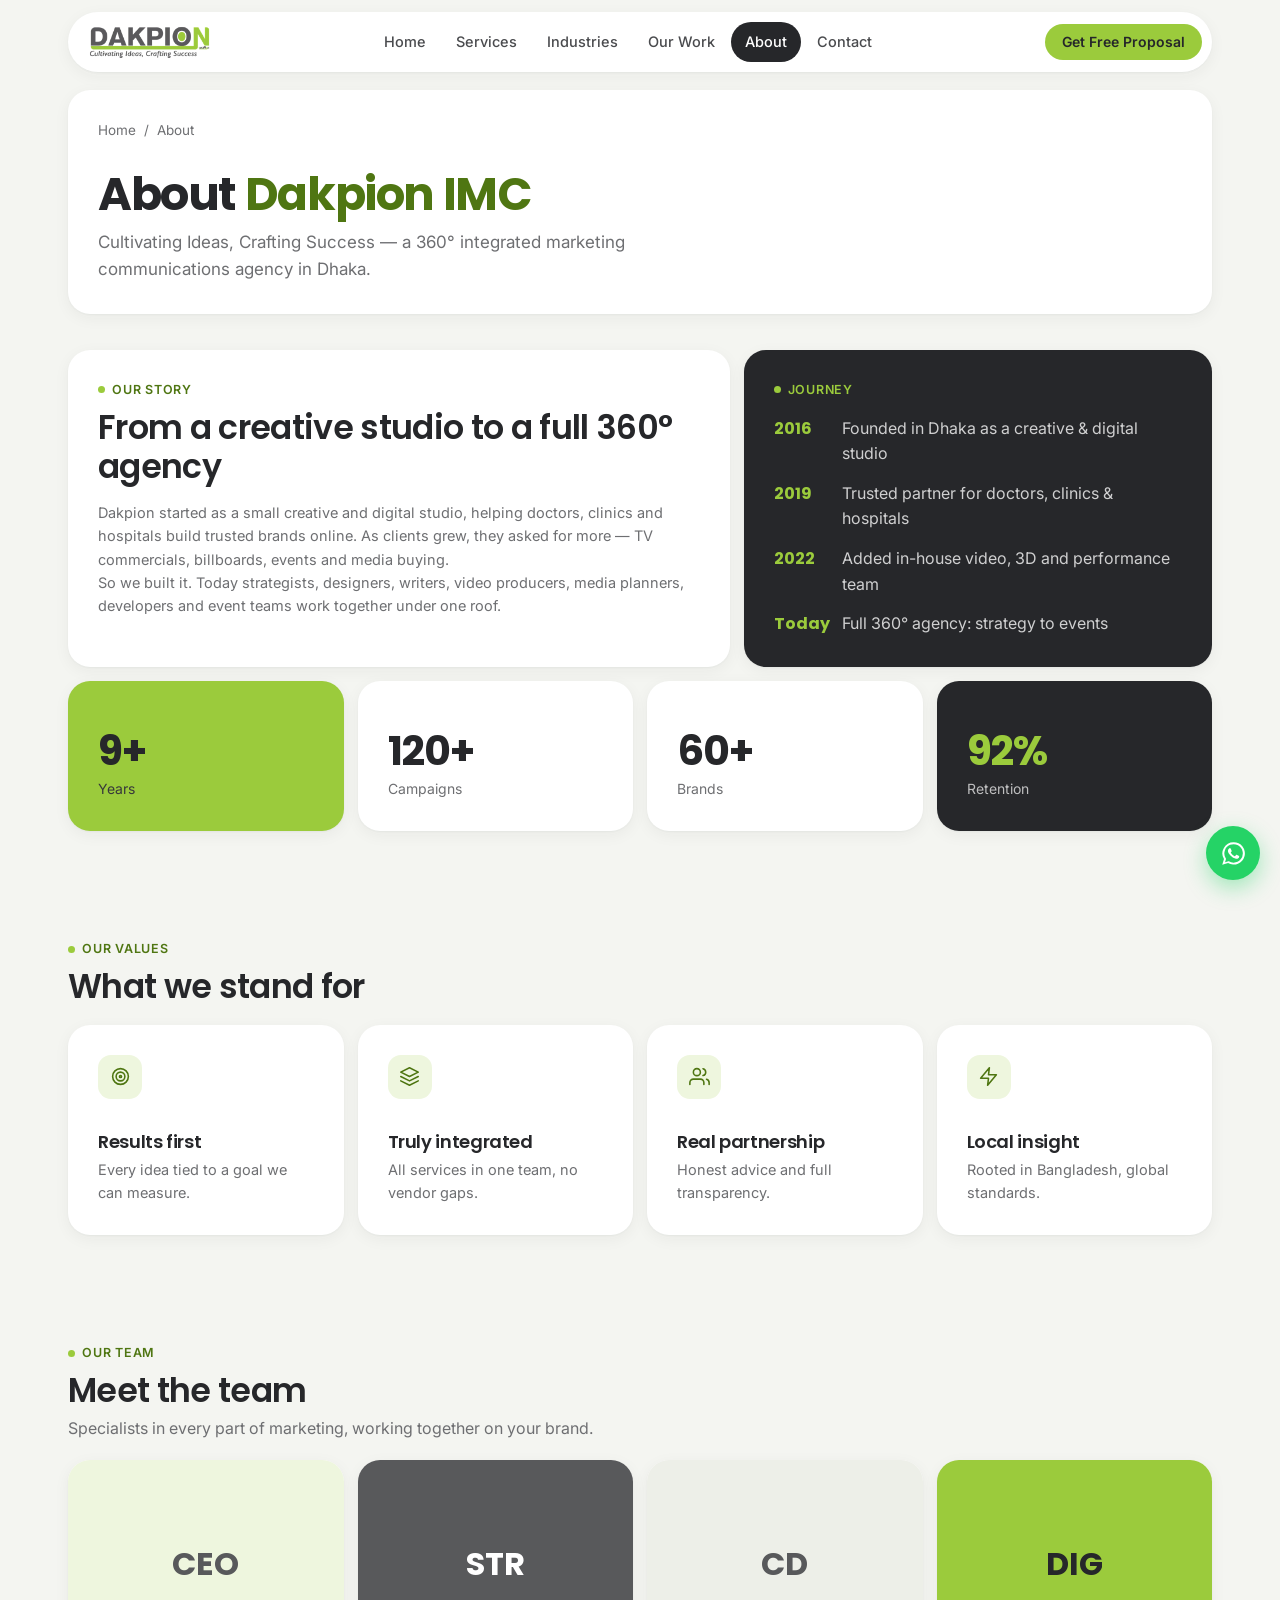
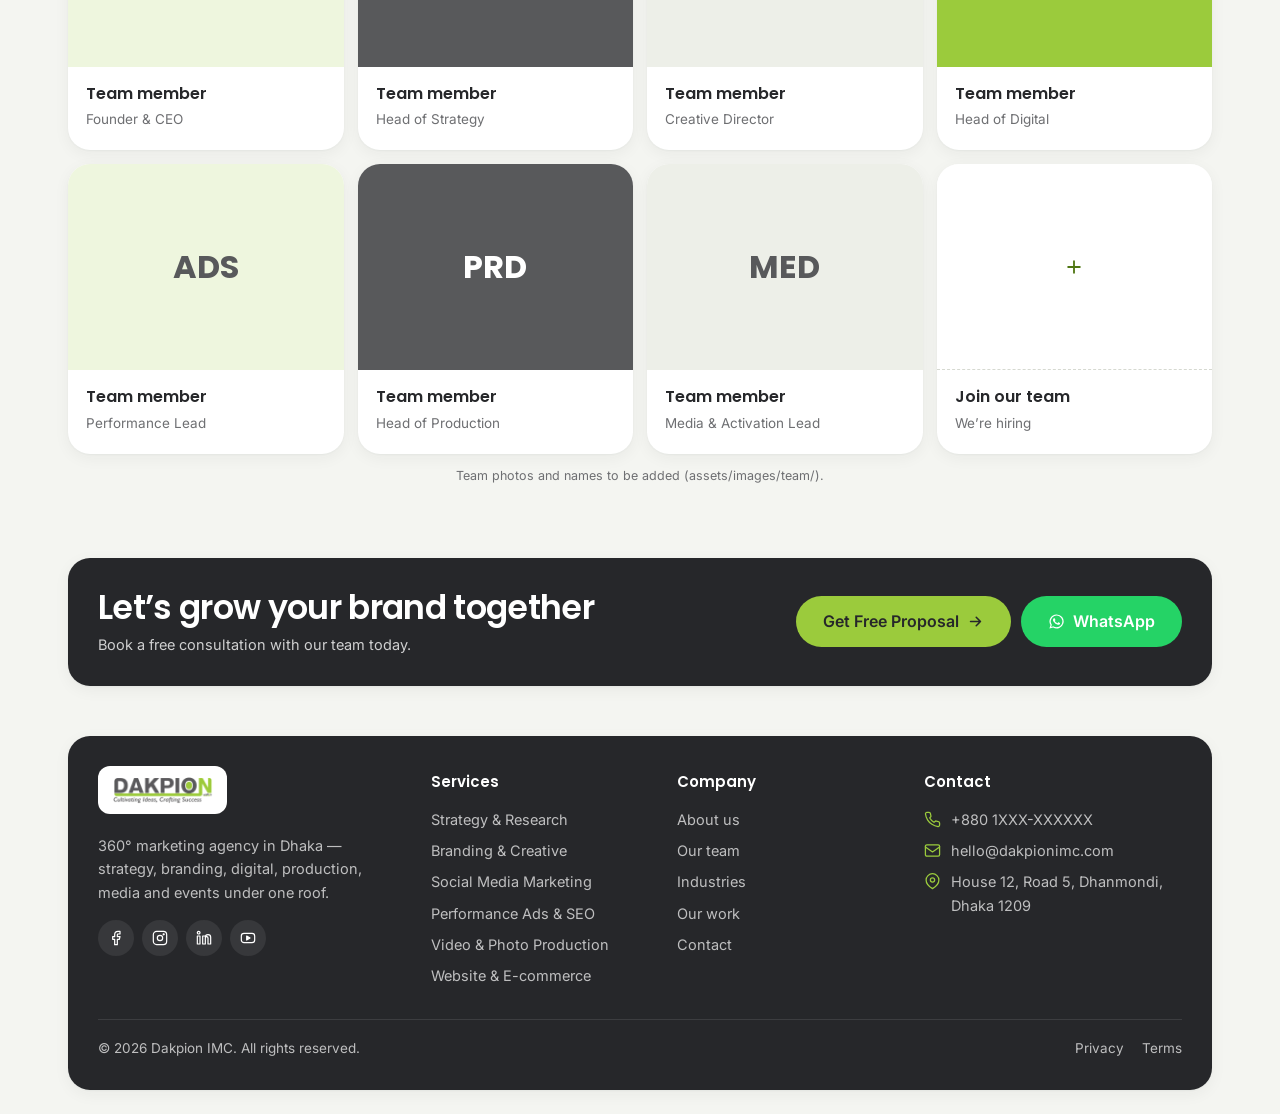
==== commit 8ee6b44c: "Redesign as a clean bento-grid layout Feedback: the previous version felt cluttered and the layout t" ====
--- a/about.html
+++ b/about.html
@@ -19,137 +19,92 @@
 </head>
 <body data-page="about">
 <!-- @header -->
-<div class="progress" aria-hidden="true"></div>
-<div class="topbar">
+<header class="site-header">
   <div class="container">
-    <div class="tb-left"><a href="tel:+8801XXXXXXXXX"><svg class="icon" aria-hidden="true"><use href="assets/icons/sprite.svg#i-phone"/></svg>+880 1XXX-XXXXXX</a><a href="mailto:hello@dakpionimc.com"><svg class="icon" aria-hidden="true"><use href="assets/icons/sprite.svg#i-mail"/></svg>hello@dakpionimc.com</a></div>
-    <a class="tb-offer" href="contact.html"><b>Free marketing audit</b> for new clients →</a>
-  </div>
-</div>
-<header class="site-header">
-  <div class="container header-inner">
-    <a href="index.html" class="brand" aria-label="Dakpion IMC home"><img src="assets/images/logo-dark.webp" width="420" height="116" alt="Dakpion IMC"></a>
-    <nav aria-label="Main"><ul class="nav"><li><a href="index.html" data-nav="home">Home</a></li><li class="has-drop"><a href="services.html" data-nav="services">Services <svg class="icon" aria-hidden="true"><use href="assets/icons/sprite.svg#i-chev"/></svg></a><div class="dropdown"><a href="services.html#strategy"><span class="di"><svg class="icon" aria-hidden="true"><use href="assets/icons/sprite.svg#i-target"/></svg></span>Strategy &amp; Research</a><a href="services.html#branding"><span class="di"><svg class="icon" aria-hidden="true"><use href="assets/icons/sprite.svg#i-brand"/></svg></span>Branding &amp; Creative</a><a href="services.html#digital"><span class="di"><svg class="icon" aria-hidden="true"><use href="assets/icons/sprite.svg#i-social"/></svg></span>Social Media Marketing</a><a href="services.html#performance"><span class="di"><svg class="icon" aria-hidden="true"><use href="assets/icons/sprite.svg#i-ads"/></svg></span>Performance Ads &amp; SEO</a><a href="services.html#production"><span class="di"><svg class="icon" aria-hidden="true"><use href="assets/icons/sprite.svg#i-video"/></svg></span>Video &amp; Photo Production</a><a href="services.html#tech"><span class="di"><svg class="icon" aria-hidden="true"><use href="assets/icons/sprite.svg#i-web"/></svg></span>Website &amp; E-commerce</a><a href="services.html#atl"><span class="di"><svg class="icon" aria-hidden="true"><use href="assets/icons/sprite.svg#i-tv"/></svg></span>Media Buying &amp; PR</a><a href="services.html#btl"><span class="di"><svg class="icon" aria-hidden="true"><use href="assets/icons/sprite.svg#i-flag"/></svg></span>Events &amp; Activation</a></div></li><li><a href="industries.html" data-nav="industries">Industries</a></li><li><a href="portfolio.html" data-nav="work">Our Work</a></li><li><a href="about.html" data-nav="about">About</a></li><li><a href="contact.html" data-nav="contact">Contact</a></li></ul></nav>
-    <div class="header-cta">
-      <a class="header-phone" href="tel:+8801XXXXXXXXX"><span class="ic"><svg class="icon" aria-hidden="true"><use href="assets/icons/sprite.svg#i-phone"/></svg></span><span><small>Call us</small><b>+880 1XXX-XXXXXX</b></span></a>
-      <a href="contact.html" class="btn btn--primary btn--shine">Get Free Proposal</a>
-      <button class="menu-btn" aria-label="Menu" aria-expanded="false" aria-controls="mobile-nav"><span></span><span></span><span></span></button>
+    <div class="header-inner">
+      <a href="index.html" class="brand" aria-label="Dakpion IMC home"><img src="assets/images/logo-dark.webp" width="420" height="116" alt="Dakpion IMC"></a>
+      <nav aria-label="Main"><ul class="nav"><li><a href="index.html" data-nav="home">Home</a></li><li><a href="services.html" data-nav="services">Services</a></li><li><a href="industries.html" data-nav="industries">Industries</a></li><li><a href="portfolio.html" data-nav="work">Our Work</a></li><li><a href="about.html" data-nav="about">About</a></li><li><a href="contact.html" data-nav="contact">Contact</a></li></ul></nav>
+      <div class="header-cta">
+        <a href="contact.html" class="btn btn--primary btn--sm">Get Free Proposal</a>
+        <button class="menu-btn" aria-label="Menu" aria-expanded="false" aria-controls="mobile-nav"><span></span><span></span><span></span></button>
+      </div>
     </div>
   </div>
-  <nav class="mobile-nav" id="mobile-nav" aria-label="Mobile"><a href="index.html">Home</a><details><summary>Services <svg class="icon" aria-hidden="true"><use href="assets/icons/sprite.svg#i-chev"/></svg></summary><a href="services.html">All services</a><a href="services.html#strategy">Strategy &amp; Research</a><a href="services.html#branding">Branding &amp; Creative</a><a href="services.html#digital">Social Media Marketing</a><a href="services.html#performance">Performance Ads &amp; SEO</a><a href="services.html#production">Video &amp; Photo Production</a><a href="services.html#tech">Website &amp; E-commerce</a><a href="services.html#atl">Media Buying &amp; PR</a><a href="services.html#btl">Events &amp; Activation</a></details><a href="industries.html">Industries</a><a href="portfolio.html">Our Work</a><a href="about.html">About</a><a href="contact.html">Contact</a><a href="contact.html" class="btn btn--primary btn--block">Get Free Proposal <svg class="icon" aria-hidden="true"><use href="assets/icons/sprite.svg#i-arrow"/></svg></a></nav>
+  <nav class="mobile-nav" id="mobile-nav" aria-label="Mobile"><a href="index.html">Home</a><a href="services.html">Services</a><a href="industries.html">Industries</a><a href="portfolio.html">Our Work</a><a href="about.html">About</a><a href="contact.html">Contact</a><a href="contact.html" class="btn btn--primary btn--block">Get Free Proposal <svg class="icon" aria-hidden="true"><use href="assets/icons/sprite.svg#i-arrow"/></svg></a></nav>
 </header>
 <!-- /@header -->
 
-<main>
+<main class="container">
 
-<section class="page-hero">
-  <div class="container">
-    <div class="crumbs"><a href="index.html">Home</a><span>/</span><span>About</span></div>
-    <h1>About <span class="hl">Dakpion IMC</span></h1>
-    <p>Cultivating Ideas, Crafting Success. We’re a 360° integrated marketing communications agency based in Dhaka.</p>
-  </div>
-</section>
-
-<section class="section">
-  <div class="container about-split">
-    <div class="reveal">
-      <span class="eyebrow">Our story</span>
-      <h2>From a creative studio to a full 360° agency</h2>
-      <p>Dakpion started as a small creative and digital studio, helping doctors, clinics and hospitals across Bangladesh build trusted brands online. As our clients grew, they asked for more — TV commercials, billboards, events and media buying.</p>
-      <p>So we built it. Today our strategists, designers, writers, video producers, media planners, developers and event teams work together under one roof for brands in healthcare, FMCG, real estate, education, e-commerce and more.</p>
-      <a href="contact.html" class="btn btn--primary">Work with us <svg class="icon" aria-hidden="true"><use href="assets/icons/sprite.svg#i-arrow"/></svg></a>
-    </div>
-    <div class="about-box reveal">
-      <h3 style="margin-bottom:16px">Our journey</h3>
-      <ul>
-        <li><span class="yr">2016</span><div><b>Founded in Dhaka</b><span>Started as a creative &amp; digital studio.</span></div></li>
-        <li><span class="yr">2019</span><div><b>Healthcare specialists</b><span>Trusted partner for doctors, clinics &amp; hospitals.</span></div></li>
-        <li><span class="yr">2022</span><div><b>Production &amp; performance</b><span>Added in-house video, 3D and ads team.</span></div></li>
-        <li><span class="yr">Today</span><div><b>Full 360° agency</b><span>Strategy, creative, digital, media &amp; events.</span></div></li>
-      </ul>
+<section class="block hero">
+  <div class="bento">
+    <div class="tile page-tile s-12 reveal">
+      <div class="crumbs"><a href="index.html">Home</a><span>/</span><span>About</span></div>
+      <h1>About <span class="hl">Dakpion IMC</span></h1><p>Cultivating Ideas, Crafting Success — a 360° integrated marketing communications agency in Dhaka.</p>
     </div>
   </div>
 </section>
-
-<section class="section--tight">
-  <div class="container">
-    <div class="stats reveal">
-      <div class="stat"><b data-count="9" data-suffix="+">9+</b><span>Years of experience</span></div>
-      <div class="stat"><b data-count="120" data-suffix="+">120+</b><span>Campaigns delivered</span></div>
-      <div class="stat"><b data-count="60" data-suffix="+">60+</b><span>Happy clients</span></div>
-      <div class="stat"><b data-count="92" data-suffix="%">92%</b><span>Client retention</span></div>
+<section class="block">
+  <div class="bento">
+    <div class="tile s-7 reveal">
+      <span class="label">Our story</span>
+      <h2>From a creative studio to a full 360° agency</h2>
+      <p class="muted">Dakpion started as a small creative and digital studio, helping doctors, clinics and hospitals build trusted brands online. As clients grew, they asked for more — TV commercials, billboards, events and media buying.</p>
+      <p class="muted" style="margin:0">So we built it. Today strategists, designers, writers, video producers, media planners, developers and event teams work together under one roof.</p>
     </div>
+    <div class="tile tile--dark s-5 reveal">
+      <span class="label" style="color:var(--lime)">Journey</span>
+      <ul style="display:grid;gap:14px;margin-top:8px"><li style="display:flex;gap:14px"><b style="font-family:var(--ff-h);color:var(--lime);width:54px;flex:none">2016</b><span>Founded in Dhaka as a creative &amp; digital studio</span></li><li style="display:flex;gap:14px"><b style="font-family:var(--ff-h);color:var(--lime);width:54px;flex:none">2019</b><span>Trusted partner for doctors, clinics &amp; hospitals</span></li><li style="display:flex;gap:14px"><b style="font-family:var(--ff-h);color:var(--lime);width:54px;flex:none">2022</b><span>Added in-house video, 3D and performance team</span></li><li style="display:flex;gap:14px"><b style="font-family:var(--ff-h);color:var(--lime);width:54px;flex:none">Today</b><span>Full 360° agency: strategy to events</span></li></ul>
+    </div>
+    <div class="tile stat-tile tile--lime s-3 reveal"><b data-count="9" data-suffix="+">9+</b><span>Years</span></div>
+    <div class="tile stat-tile s-3 reveal"><b data-count="120" data-suffix="+">120+</b><span>Campaigns</span></div>
+    <div class="tile stat-tile s-3 reveal"><b data-count="60" data-suffix="+">60+</b><span>Brands</span></div>
+    <div class="tile stat-tile tile--dark s-3 reveal"><b data-count="92" data-suffix="%">92%</b><span>Retention</span></div>
   </div>
 </section>
+<section class="block">
+  <div class="block-head"><div><span class="label">Our values</span><h2>What we stand for</h2></div></div>
+  <div class="bento"><div class="tile svc s-3 reveal"><span class="ti"><svg class="icon" aria-hidden="true"><use href="assets/icons/sprite.svg#i-target"/></svg></span><h3>Results first</h3><p class="muted">Every idea tied to a goal we can measure.</p></div><div class="tile svc s-3 reveal"><span class="ti"><svg class="icon" aria-hidden="true"><use href="assets/icons/sprite.svg#i-layers"/></svg></span><h3>Truly integrated</h3><p class="muted">All services in one team, no vendor gaps.</p></div><div class="tile svc s-3 reveal"><span class="ti"><svg class="icon" aria-hidden="true"><use href="assets/icons/sprite.svg#i-users"/></svg></span><h3>Real partnership</h3><p class="muted">Honest advice and full transparency.</p></div><div class="tile svc s-3 reveal"><span class="ti"><svg class="icon" aria-hidden="true"><use href="assets/icons/sprite.svg#i-bolt"/></svg></span><h3>Local insight</h3><p class="muted">Rooted in Bangladesh, global standards.</p></div></div>
+</section>
+<section class="block" id="team">
+  <div class="block-head"><div><span class="label">Our team</span><h2>Meet the team</h2><p>Specialists in every part of marketing, working together on your brand.</p></div></div>
+  <div class="bento"><div class="tile member s-3 reveal"><div class="ph">CEO<!-- <img src="assets/images/team/name.webp" alt="Name"> --></div><div class="info"><b>Team member</b><span>Founder &amp; CEO</span></div></div><div class="tile member s-3 reveal"><div class="ph">STR<!-- <img src="assets/images/team/name.webp" alt="Name"> --></div><div class="info"><b>Team member</b><span>Head of Strategy</span></div></div><div class="tile member s-3 reveal"><div class="ph">CD<!-- <img src="assets/images/team/name.webp" alt="Name"> --></div><div class="info"><b>Team member</b><span>Creative Director</span></div></div><div class="tile member s-3 reveal"><div class="ph">DIG<!-- <img src="assets/images/team/name.webp" alt="Name"> --></div><div class="info"><b>Team member</b><span>Head of Digital</span></div></div><div class="tile member s-3 reveal"><div class="ph">ADS<!-- <img src="assets/images/team/name.webp" alt="Name"> --></div><div class="info"><b>Team member</b><span>Performance Lead</span></div></div><div class="tile member s-3 reveal"><div class="ph">PRD<!-- <img src="assets/images/team/name.webp" alt="Name"> --></div><div class="info"><b>Team member</b><span>Head of Production</span></div></div><div class="tile member s-3 reveal"><div class="ph">MED<!-- <img src="assets/images/team/name.webp" alt="Name"> --></div><div class="info"><b>Team member</b><span>Media &amp; Activation Lead</span></div></div><a class="tile member member--join s-3 reveal" href="contact.html"><div class="ph"><svg class="icon" aria-hidden="true"><use href="assets/icons/sprite.svg#i-plus"/></svg></div><div class="info"><b>Join our team</b><span>We’re hiring</span></div></a></div>
+  <p class="note">Team photos and names to be added (assets/images/team/).</p>
+</section>
 
-<section class="section">
-  <div class="container">
-    <div class="sec-head center"><span class="eyebrow">Our values</span><h2>What we stand for</h2></div>
-    <div class="grid-4"><div class="card reveal"><span class="ci"><svg class="icon" aria-hidden="true"><use href="assets/icons/sprite.svg#i-target"/></svg></span><h3>Results first</h3><p style="margin:0">Every idea is tied to a business goal we can measure.</p></div><div class="card reveal" style="--d:0.06s"><span class="ci"><svg class="icon" aria-hidden="true"><use href="assets/icons/sprite.svg#i-layers"/></svg></span><h3>Truly integrated</h3><p style="margin:0">All services in one team — no gaps between vendors.</p></div><div class="card reveal" style="--d:0.12s"><span class="ci"><svg class="icon" aria-hidden="true"><use href="assets/icons/sprite.svg#i-users"/></svg></span><h3>Real partnership</h3><p style="margin:0">Honest advice and full transparency on spend and results.</p></div><div class="card reveal" style="--d:0.18s"><span class="ci"><svg class="icon" aria-hidden="true"><use href="assets/icons/sprite.svg#i-bolt"/></svg></span><h3>Local insight</h3><p style="margin:0">Rooted in Bangladesh, built to international standards.</p></div></div>
+<section class="block">
+  <div class="tile tile--dark cta-tile reveal">
+    <div><h2>Let’s grow your brand together</h2><p>Book a free consultation with our team today.</p></div>
+    <div class="hero-actions"><a href="contact.html" class="btn btn--primary btn--lg">Get Free Proposal <svg class="icon" aria-hidden="true"><use href="assets/icons/sprite.svg#i-arrow"/></svg></a><a href="https://wa.me/8801XXXXXXXXX" class="btn btn--wa btn--lg" target="_blank" rel="noopener"><svg class="icon" aria-hidden="true"><use href="assets/icons/sprite.svg#i-wa"/></svg> WhatsApp</a></div>
   </div>
 </section>
-<section class="section section--paper" id="team">
-  <div class="container">
-    <div class="sec-head center"><span class="eyebrow">Our team</span><h2>Meet the team</h2><p>Specialists in every part of marketing, working together on your brand.</p></div>
-    <div class="team"><div class="member reveal"><div class="ph">CEO<!-- <img src="assets/images/team/name.webp" alt="Name"> --></div><b>Team member</b><span>Founder &amp; CEO</span></div><div class="member reveal" style="--d:0.06s"><div class="ph">STR<!-- <img src="assets/images/team/name.webp" alt="Name"> --></div><b>Team member</b><span>Head of Strategy</span></div><div class="member reveal" style="--d:0.12s"><div class="ph">CD<!-- <img src="assets/images/team/name.webp" alt="Name"> --></div><b>Team member</b><span>Creative Director</span></div><div class="member reveal" style="--d:0.18s"><div class="ph">DIG<!-- <img src="assets/images/team/name.webp" alt="Name"> --></div><b>Team member</b><span>Head of Digital</span></div><div class="member reveal"><div class="ph">ADS<!-- <img src="assets/images/team/name.webp" alt="Name"> --></div><b>Team member</b><span>Performance Lead</span></div><div class="member reveal" style="--d:0.06s"><div class="ph">PRD<!-- <img src="assets/images/team/name.webp" alt="Name"> --></div><b>Team member</b><span>Head of Production</span></div><div class="member reveal" style="--d:0.12s"><div class="ph">MED<!-- <img src="assets/images/team/name.webp" alt="Name"> --></div><b>Team member</b><span>Media &amp; Activation Lead</span></div><a class="member member--join reveal" href="contact.html"><div class="ph"><svg class="icon" aria-hidden="true"><use href="assets/icons/sprite.svg#i-plus"/></svg></div><b>Join our team</b><span>We’re hiring</span></a></div>
-    <p class="small-note">Team photos and names to be added (<code>assets/images/team/</code>).</p>
-  </div>
-</section>
-
-<section class="section" style="padding-top:0">
-  <div class="container">
-    <div class="cta reveal-s">
-      <span class="spin-badge spin-badge--cta" aria-hidden="true"><svg viewBox="0 0 100 100"><defs><path id="rp-cta" d="M50,50 m-37,0 a37,37 0 1,1 74,0 a37,37 0 1,1 -74,0"/></defs><text><textPath href="#rp-cta" textLength="230">Free audit ✦ Free proposal ✦ </textPath></text></svg><b>→</b></span>
-      <div><h2>Let’s grow your brand together</h2><p>Book a free consultation with our team today.</p></div>
-      <div class="cta-actions">
-        <a href="contact.html" class="btn btn--dark btn--lg">Get Free Proposal <svg class="icon" aria-hidden="true"><use href="assets/icons/sprite.svg#i-arrow"/></svg></a>
-        <a href="https://wa.me/8801XXXXXXXXX" class="btn btn--wa btn--lg" target="_blank" rel="noopener"><svg class="icon" aria-hidden="true"><use href="assets/icons/sprite.svg#i-wa"/></svg> WhatsApp</a>
-      </div>
-    </div>
-  </div>
-</section>
-
 
 </main>
 
 <!-- @footer -->
 <footer class="site-footer">
   <div class="container">
-    <div class="f-grid">
-      <div>
-        <a href="index.html" class="f-logo"><img src="assets/images/logo-dark.webp" width="420" height="116" alt="Dakpion IMC" loading="lazy"></a>
-        <p>Dakpion IMC is a 360° marketing agency in Dhaka. Strategy, branding, digital, production, media and events — all under one roof.</p>
-        <div class="social">
-          <a href="#" aria-label="Facebook"><svg class="icon" aria-hidden="true"><use href="assets/icons/sprite.svg#i-fb"/></svg></a><a href="#" aria-label="Instagram"><svg class="icon" aria-hidden="true"><use href="assets/icons/sprite.svg#i-ig"/></svg></a><a href="#" aria-label="LinkedIn"><svg class="icon" aria-hidden="true"><use href="assets/icons/sprite.svg#i-in"/></svg></a><a href="#" aria-label="YouTube"><svg class="icon" aria-hidden="true"><use href="assets/icons/sprite.svg#i-yt"/></svg></a>
+    <div class="tile f-tile">
+      <div class="f-grid">
+        <div>
+          <a href="index.html" class="f-logo"><img src="assets/images/logo-dark.webp" width="420" height="116" alt="Dakpion IMC" loading="lazy"></a>
+          <p style="margin:0">360° marketing agency in Dhaka — strategy, branding, digital, production, media and events under one roof.</p>
+          <div class="social"><a href="#" aria-label="Facebook"><svg class="icon" aria-hidden="true"><use href="assets/icons/sprite.svg#i-fb"/></svg></a><a href="#" aria-label="Instagram"><svg class="icon" aria-hidden="true"><use href="assets/icons/sprite.svg#i-ig"/></svg></a><a href="#" aria-label="LinkedIn"><svg class="icon" aria-hidden="true"><use href="assets/icons/sprite.svg#i-in"/></svg></a><a href="#" aria-label="YouTube"><svg class="icon" aria-hidden="true"><use href="assets/icons/sprite.svg#i-yt"/></svg></a></div>
         </div>
-      </div>
-      <div>
-        <h5>Services</h5>
-        <ul><li><a href="services.html#strategy">Strategy &amp; Research</a></li><li><a href="services.html#branding">Branding &amp; Creative</a></li><li><a href="services.html#digital">Social Media Marketing</a></li><li><a href="services.html#performance">Performance Ads &amp; SEO</a></li><li><a href="services.html#production">Video &amp; Photo Production</a></li><li><a href="services.html#tech">Website &amp; E-commerce</a></li></ul>
-      </div>
-      <div>
-        <h5>Company</h5>
-        <ul><li><a href="about.html">About us</a></li><li><a href="about.html#team">Our team</a></li><li><a href="industries.html">Industries</a></li><li><a href="portfolio.html">Our work</a></li><li><a href="services.html#packages">Packages</a></li><li><a href="contact.html">Contact</a></li></ul>
-      </div>
-      <div>
-        <h5>Contact</h5>
-        <ul class="f-contact">
+        <div><h5>Services</h5><ul><li><a href="services.html#strategy">Strategy &amp; Research</a></li><li><a href="services.html#branding">Branding &amp; Creative</a></li><li><a href="services.html#digital">Social Media Marketing</a></li><li><a href="services.html#performance">Performance Ads &amp; SEO</a></li><li><a href="services.html#production">Video &amp; Photo Production</a></li><li><a href="services.html#tech">Website &amp; E-commerce</a></li></ul></div>
+        <div><h5>Company</h5><ul><li><a href="about.html">About us</a></li><li><a href="about.html#team">Our team</a></li><li><a href="industries.html">Industries</a></li><li><a href="portfolio.html">Our work</a></li><li><a href="contact.html">Contact</a></li></ul></div>
+        <div><h5>Contact</h5><ul class="f-contact">
           <li><svg class="icon" aria-hidden="true"><use href="assets/icons/sprite.svg#i-phone"/></svg><a href="tel:+8801XXXXXXXXX">+880 1XXX-XXXXXX</a></li>
           <li><svg class="icon" aria-hidden="true"><use href="assets/icons/sprite.svg#i-mail"/></svg><a href="mailto:hello@dakpionimc.com">hello@dakpionimc.com</a></li>
           <li><svg class="icon" aria-hidden="true"><use href="assets/icons/sprite.svg#i-pin"/></svg><span>House 12, Road 5, Dhanmondi, Dhaka 1209</span></li>
-          <li><svg class="icon" aria-hidden="true"><use href="assets/icons/sprite.svg#i-clock"/></svg><span>Sat – Thu, 10 AM – 7 PM</span></li>
-        </ul>
+        </ul></div>
       </div>
-    </div>
-    <div class="f-bottom">
-      <span>&copy; <span id="year">2026</span> Dakpion IMC. All rights reserved.</span>
-      <div><a href="#">Privacy Policy</a><a href="#">Terms</a></div>
+      <div class="f-bottom"><span>&copy; <span id="year">2026</span> Dakpion IMC. All rights reserved.</span><div><a href="#">Privacy</a><a href="#">Terms</a></div></div>
     </div>
   </div>
 </footer>
 <a class="wa-float" href="https://wa.me/8801XXXXXXXXX" target="_blank" rel="noopener" aria-label="Chat on WhatsApp"><svg class="icon" aria-hidden="true"><use href="assets/icons/sprite.svg#i-wa"/></svg></a>
-<a class="sticky-cta" href="contact.html"><span><b>Free</b> marketing proposal in 24h</span><span class="btn btn--primary btn--sm">Get it now <svg class="icon" aria-hidden="true"><use href="assets/icons/sprite.svg#i-arrow"/></svg></span></a>
-<div class="mobile-bar"><a class="btn btn--outline" href="tel:+8801XXXXXXXXX"><svg class="icon" aria-hidden="true"><use href="assets/icons/sprite.svg#i-phone"/></svg> Call now</a><a class="btn btn--primary" href="contact.html">Free Proposal</a></div>
+<div class="mobile-bar"><a class="btn btn--ghost" href="tel:+8801XXXXXXXXX"><svg class="icon" aria-hidden="true"><use href="assets/icons/sprite.svg#i-phone"/></svg> Call</a><a class="btn btn--primary" href="contact.html">Free Proposal</a></div>
 <!-- /@footer -->
 
 </body>
--- a/assets/css/style.css
+++ b/assets/css/style.css
@@ -1,7 +1,7 @@
 /* =====================================================
-   DAKPION IMC — 360° Marketing Solutions · v6
-   Conversion-focused, compact, fast.
-   Colours: logo Graphite #58595B · Lime #9BCB3C
+   DAKPION IMC — 360° Marketing Solutions · v8 (Bento)
+   Clean bento-grid layout. Logo colours only:
+   Graphite #58595B · Lime #9BCB3C
    Fonts: Poppins (headings) · Inter (text)
    ===================================================== */
 
@@ -9,171 +9,316 @@
   --lime:      #9BCB3C;
   --lime-600:  #88B92C;
   --lime-soft: #EEF6DE;
-  --lime-wash: #F7FBEF;
-  --lime-deep: #4F7612;   /* lime for text on white (AA) */
-
-  --g-900: #26272A;       /* headings */
+  --lime-wash: #F6FAEE;
+  --lime-deep: #4F7612;
+
+  --g-900: #26272A;
   --g-800: #37383B;
-  --g-700: #4A4B4E;       /* body */
-  --g:     #58595B;       /* logo grey */
-  --g-500: #6E6F72;       /* muted */
+  --g-700: #4A4B4E;
+  --g:     #58595B;
+  --g-500: #6E6F72;
   --g-300: #B7B8B6;
-  --line:  #E5E7E1;
-  --line-2:#D5D8D0;
+  --line:  #E6E8E2;
+  --line-2:#D6D9D1;
 
   --white: #FFFFFF;
-  --paper: #F7F8F4;
-  --paper-2:#EFF1EA;
-
-  --shadow-sm: 0 1px 3px rgba(38,39,42,.06), 0 1px 2px rgba(38,39,42,.04);
-  --shadow-md: 0 8px 24px rgba(38,39,42,.08);
-  --shadow-lg: 0 18px 48px rgba(38,39,42,.12);
-
-  --r-sm: 8px;
-  --r-md: 12px;
-  --r-lg: 16px;
-  --r-xl: 22px;
+  --bg:    #F4F5F1;   /* page background behind tiles */
+  --tile:  #FFFFFF;
+
+  --shadow: 0 1px 2px rgba(38,39,42,.04), 0 4px 16px rgba(38,39,42,.05);
+  --shadow-hover: 0 12px 32px rgba(38,39,42,.10);
+
+  --r: 22px;
+  --r-sm: 12px;
   --r-full: 999px;
+  --gap: 14px;
 
   --ff-h: 'Poppins', 'Inter', system-ui, sans-serif;
   --ff: 'Inter', system-ui, -apple-system, 'Segoe UI', Roboto, sans-serif;
 
   --max-w: 1200px;
-  --gutter: clamp(16px, 4vw, 32px);
+  --gutter: clamp(14px, 3vw, 28px);
   --ease: cubic-bezier(.22,1,.36,1);
 }
 
 /* ── Base ────────────────────────────────────────── */
 *,*::before,*::after { box-sizing:border-box; }
 html { scroll-behavior:smooth; -webkit-text-size-adjust:100%; }
-body { margin:0; font-family:var(--ff); font-size:16px; line-height:1.65; color:var(--g-700); background:var(--white); -webkit-font-smoothing:antialiased; }
+body { margin:0; font-family:var(--ff); font-size:16px; line-height:1.6; color:var(--g-700); background:var(--bg); -webkit-font-smoothing:antialiased; }
 main { overflow-x:clip; }
 img, svg { display:block; max-width:100%; }
 a { color:inherit; text-decoration:none; }
 ul { list-style:none; margin:0; padding:0; }
 button, input, textarea, select { font:inherit; color:inherit; }
 button { cursor:pointer; background:none; border:0; padding:0; }
-h1,h2,h3,h4 { font-family:var(--ff-h); color:var(--g-900); margin:0 0 .5em; font-weight:600; line-height:1.2; letter-spacing:-.015em; }
-h1 { font-size:clamp(32px, 4.2vw, 50px); font-weight:700; line-height:1.15; letter-spacing:-.025em; }
-h2 { font-size:clamp(26px, 2.8vw, 36px); line-height:1.2; letter-spacing:-.02em; }
-h3 { font-size:19px; }
-h4 { font-size:16.5px; }
+h1,h2,h3,h4 { font-family:var(--ff-h); color:var(--g-900); margin:0 0 .45em; font-weight:600; line-height:1.18; letter-spacing:-.02em; }
+h1 { font-size:clamp(34px, 4.4vw, 54px); font-weight:700; line-height:1.08; letter-spacing:-.03em; }
+h2 { font-size:clamp(24px, 2.6vw, 34px); }
+h3 { font-size:18px; }
 p { margin:0 0 1em; }
 ::selection { background:var(--lime); color:var(--g-900); }
 :focus-visible { outline:2.5px solid var(--lime-deep); outline-offset:2px; border-radius:6px; }
 .icon { width:20px; height:20px; flex:none; }
 .hl { color:var(--lime-deep); }
 .sr-only { position:absolute; width:1px; height:1px; overflow:hidden; clip:rect(0 0 0 0); white-space:nowrap; }
-
-/* ── Layout ──────────────────────────────────────── */
+.muted { color:var(--g-500); }
+
 .container { max-width:var(--max-w); margin:0 auto; padding:0 var(--gutter); }
-.section { padding:clamp(56px, 7vw, 88px) 0; }
-.section--paper { background:var(--paper); }
-.section--tight { padding:clamp(40px, 5vw, 56px) 0; }
-.eyebrow { display:inline-flex; align-items:center; gap:8px; font-size:13px; font-weight:600; letter-spacing:.06em; text-transform:uppercase; color:var(--lime-deep); margin-bottom:12px; }
-.eyebrow::before { content:''; width:18px; height:2px; background:var(--lime); border-radius:2px; }
-.sec-head { max-width:640px; margin-bottom:clamp(28px, 4vw, 44px); }
-.sec-head p { font-size:17px; color:var(--g-500); margin:0; }
-.sec-head.center { margin-left:auto; margin-right:auto; text-align:center; }
-.sec-head.center .eyebrow { justify-content:center; }
-.sec-head--row { max-width:none; display:flex; justify-content:space-between; align-items:flex-end; gap:16px 40px; flex-wrap:wrap; }
-.sec-head--row > div { max-width:640px; }
-.sec-head--row h2 { margin-bottom:6px; }
+.block { padding:clamp(20px, 3vw, 36px) 0; }
+.hero + .block { padding-top:0; }
+.block-head { display:flex; justify-content:space-between; align-items:flex-end; gap:12px 32px; flex-wrap:wrap; margin:clamp(20px, 3vw, 32px) 0 18px; }
+.block-head h2 { margin:0; }
+.block-head p { margin:6px 0 0; color:var(--g-500); max-width:560px; }
+.label { display:inline-flex; align-items:center; gap:7px; font-size:12.5px; font-weight:600; letter-spacing:.06em; text-transform:uppercase; color:var(--lime-deep); margin-bottom:8px; }
+.label::before { content:''; width:7px; height:7px; border-radius:50%; background:var(--lime); }
 
 /* ── Buttons ─────────────────────────────────────── */
-.btn { display:inline-flex; align-items:center; justify-content:center; gap:8px; padding:13px 22px; border-radius:var(--r-md); border:1.5px solid transparent; font-weight:600; font-size:15px; line-height:1.2; white-space:nowrap; transition:background .2s, color .2s, border-color .2s, transform .2s, box-shadow .2s; }
-.btn .icon { width:17px; height:17px; }
-.btn:hover { transform:translateY(-1px); }
-.btn--primary { background:var(--lime); color:var(--g-900); box-shadow:0 4px 14px rgba(155,203,60,.35); }
-.btn--primary:hover { background:var(--lime-600); box-shadow:0 6px 18px rgba(155,203,60,.45); }
+.btn { display:inline-flex; align-items:center; justify-content:center; gap:8px; padding:13px 22px; border-radius:var(--r-full); border:1.5px solid transparent; font-weight:600; font-size:15px; line-height:1.2; white-space:nowrap; transition:background .2s, color .2s, border-color .2s, transform .2s; }
+.btn .icon { width:17px; height:17px; transition:transform .2s; }
+.btn:hover .icon { transform:translateX(3px); }
+.btn--primary { background:var(--lime); color:var(--g-900); }
+.btn--primary:hover { background:var(--lime-600); }
 .btn--dark { background:var(--g-900); color:#fff; }
 .btn--dark:hover { background:#3A3B3E; }
-.btn--outline { border-color:var(--line-2); color:var(--g-900); background:var(--white); }
-.btn--outline:hover { border-color:var(--g-900); }
+.btn--ghost { border-color:var(--line-2); color:var(--g-900); background:transparent; }
+.btn--ghost:hover { border-color:var(--g-900); }
+.btn--light { border-color:rgba(255,255,255,.25); color:#fff; }
+.btn--light:hover { border-color:#fff; }
 .btn--wa { background:#25D366; color:#fff; }
 .btn--wa:hover { background:#1EBE5A; }
+.btn--wa:hover .icon { transform:none; }
 .btn--lg { padding:15px 26px; font-size:16px; }
 .btn--sm { padding:9px 16px; font-size:14px; }
 .btn--block { width:100%; }
-.link { display:inline-flex; align-items:center; gap:6px; font-weight:600; font-size:14.5px; color:var(--lime-deep); }
-.link .icon { width:16px; height:16px; transition:transform .2s; }
-.link:hover .icon { transform:translateX(3px); }
-.tag { display:inline-flex; padding:4px 10px; border-radius:var(--r-full); background:var(--paper-2); font-size:12.5px; font-weight:500; color:var(--g-700); }
-.tags { display:flex; flex-wrap:wrap; gap:6px; }
-
-/* ── Top bar + header ────────────────────────────── */
-.topbar { background:var(--g-900); color:rgba(255,255,255,.82); font-size:13.5px; }
-.topbar .container { display:flex; justify-content:space-between; align-items:center; gap:16px; min-height:40px; }
-.topbar a { display:inline-flex; align-items:center; gap:6px; }
-.topbar a:hover { color:#fff; }
-.topbar .icon { width:15px; height:15px; color:var(--lime); }
-.topbar .tb-left { display:flex; gap:22px; }
-.topbar .tb-offer b { color:var(--lime); font-weight:600; }
-.site-header { position:sticky; top:0; z-index:100; background:rgba(255,255,255,.96); backdrop-filter:blur(10px); -webkit-backdrop-filter:blur(10px); border-bottom:1px solid transparent; transition:border-color .2s, box-shadow .2s; }
-.site-header.is-scrolled { border-bottom-color:var(--line); box-shadow:var(--shadow-sm); }
-.header-inner { display:flex; align-items:center; justify-content:space-between; gap:20px; height:72px; }
-.brand img { height:38px; width:auto; }
+.arrow-link { display:inline-flex; align-items:center; gap:6px; font-weight:600; font-size:14.5px; color:var(--g-900); }
+.arrow-link .icon { width:16px; height:16px; transition:transform .2s; }
+
+/* ── Header ──────────────────────────────────────── */
+.site-header { position:sticky; top:0; z-index:100; padding:12px 0; background:rgba(244,245,241,.85); backdrop-filter:blur(12px); -webkit-backdrop-filter:blur(12px); }
+.header-inner { display:flex; align-items:center; justify-content:space-between; gap:16px; height:60px; padding:0 10px 0 20px; border-radius:var(--r-full); background:var(--tile); box-shadow:var(--shadow); }
+.brand img { height:34px; width:auto; }
 .nav { display:flex; align-items:center; gap:2px; }
-.nav > li { position:relative; }
-.nav > li > a { position:relative; display:inline-flex; align-items:center; gap:4px; padding:9px 13px; border-radius:var(--r-sm); font-size:15px; font-weight:500; color:var(--g-800); transition:color .2s, background .2s; }
-.nav > li > a:hover { color:var(--g-900); }
-.nav > li.active > a { color:var(--lime-deep); }
-.nav .icon { width:15px; height:15px; opacity:.6; }
-.dropdown { position:absolute; top:100%; left:-12px; width:520px; padding:10px; border-radius:var(--r-lg); background:var(--white); border:1px solid var(--line); box-shadow:var(--shadow-lg); display:grid; grid-template-columns:1fr 1fr; gap:2px; opacity:0; visibility:hidden; transform:translateY(6px); transition:opacity .18s, transform .18s, visibility .18s; }
-.has-drop:hover .dropdown, .has-drop:focus-within .dropdown { opacity:1; visibility:visible; transform:none; }
-.dropdown a { display:flex; align-items:center; gap:10px; padding:10px; border-radius:var(--r-sm); font-size:14.5px; font-weight:500; color:var(--g-800); }
-.dropdown a:hover { background:var(--lime-wash); color:var(--g-900); }
-.dropdown .di { width:34px; height:34px; border-radius:9px; display:grid; place-items:center; background:var(--lime-soft); color:var(--lime-deep); flex:none; }
-.dropdown .di .icon { width:17px; height:17px; }
-.header-cta { display:flex; align-items:center; gap:14px; }
-.header-phone { display:flex; align-items:center; gap:8px; font-size:14px; line-height:1.25; }
-.header-phone .ic { width:36px; height:36px; border-radius:50%; background:var(--lime-soft); color:var(--lime-deep); display:grid; place-items:center; }
-.header-phone .icon { width:17px; height:17px; }
-.header-phone small { display:block; color:var(--g-500); font-size:12px; }
-.header-phone b { color:var(--g-900); font-weight:600; }
-.menu-btn { display:none; flex-direction:column; align-items:center; justify-content:center; width:42px; height:42px; border-radius:var(--r-sm); border:1px solid var(--line); }
-.menu-btn span { display:block; width:18px; height:2px; background:var(--g-900); border-radius:2px; transition:transform .25s, opacity .25s; }
+.nav a { display:block; padding:8px 14px; border-radius:var(--r-full); font-size:14.5px; font-weight:500; color:var(--g-700); transition:background .2s, color .2s; }
+.nav a:hover { background:var(--bg); color:var(--g-900); }
+.nav li.active a { background:var(--g-900); color:#fff; }
+.header-cta { display:flex; align-items:center; gap:8px; }
+.menu-btn { display:none; flex-direction:column; align-items:center; justify-content:center; width:42px; height:42px; border-radius:50%; background:var(--bg); }
+.menu-btn span { display:block; width:16px; height:2px; background:var(--g-900); border-radius:2px; transition:transform .25s, opacity .25s; }
 .menu-btn span + span { margin-top:4px; }
 .menu-open .menu-btn span:nth-child(1) { transform:translateY(6px) rotate(45deg); }
 .menu-open .menu-btn span:nth-child(2) { opacity:0; }
 .menu-open .menu-btn span:nth-child(3) { transform:translateY(-6px) rotate(-45deg); }
 .mobile-nav { display:none; }
 
-/* ── Hero ────────────────────────────────────────── */
-.hero { position:relative; padding:clamp(40px, 6vw, 72px) 0 clamp(48px, 6vw, 80px); background:linear-gradient(180deg, var(--lime-wash) 0%, var(--white) 100%); overflow:hidden; }
-.hero-grid { position:relative; display:grid; grid-template-columns:1.1fr .9fr; gap:clamp(32px, 5vw, 64px); align-items:center; }
-.badge { display:inline-flex; align-items:center; gap:8px; padding:6px 12px 6px 6px; border-radius:var(--r-full); background:var(--white); border:1px solid var(--line); box-shadow:var(--shadow-sm); font-size:13.5px; font-weight:500; color:var(--g-800); margin-bottom:20px; }
-.badge b { padding:3px 9px; border-radius:var(--r-full); background:var(--lime); color:var(--g-900); font-size:12px; font-weight:700; }
-.hero h1 { margin-bottom:18px; }
-.hero-sub { font-size:clamp(16px, 1.3vw, 18px); color:var(--g-500); max-width:560px; margin-bottom:22px; }
-.checks { display:grid; gap:10px; margin-bottom:28px; }
-.checks li { display:flex; gap:10px; align-items:flex-start; font-size:15.5px; color:var(--g-800); }
-.checks .icon { width:20px; height:20px; padding:3px; border-radius:50%; background:var(--lime); color:var(--g-900); margin-top:2px; }
-.hero-actions { display:flex; gap:12px; flex-wrap:wrap; margin-bottom:28px; }
-.trust { display:flex; align-items:center; gap:14px; flex-wrap:wrap; }
-.avatars { display:flex; }
-.avatars span { width:36px; height:36px; border-radius:50%; border:2px solid var(--white); margin-left:-10px; display:grid; place-items:center; font-size:12px; font-weight:700; color:var(--g-900); background:var(--lime-soft); }
-.avatars span:first-child { margin-left:0; }
-.avatars span:nth-child(2) { background:var(--lime); }
-.avatars span:nth-child(3) { background:var(--paper-2); }
-.avatars span:nth-child(4) { background:var(--g); color:#fff; }
+/* ── Bento grid ──────────────────────────────────── */
+.bento { display:grid; grid-template-columns:repeat(12, 1fr); gap:var(--gap); }
+.tile { position:relative; overflow:hidden; border-radius:var(--r); background:var(--tile); padding:clamp(20px, 2.4vw, 30px); box-shadow:var(--shadow); display:flex; flex-direction:column; }
+a.tile { transition:transform .3s var(--ease), box-shadow .3s; }
+a.tile:hover { transform:translateY(-4px); box-shadow:var(--shadow-hover); }
+a.tile:hover .arrow-link .icon, a.tile:hover .go { transform:translateX(3px) rotate(-45deg); }
+.s-3 { grid-column:span 3; } .s-4 { grid-column:span 4; } .s-5 { grid-column:span 5; }
+.s-6 { grid-column:span 6; } .s-7 { grid-column:span 7; } .s-8 { grid-column:span 8; } .s-12 { grid-column:span 12; }
+.r-2 { grid-row:span 2; }
+.tile--dark { background:var(--g-900); color:rgba(255,255,255,.78); }
+.tile--dark h1, .tile--dark h2, .tile--dark h3 { color:#fff; }
+.tile--lime { background:var(--lime); color:var(--g-900); }
+.tile--lime p { color:var(--g-800); }
+.tile--wash { background:var(--lime-wash); box-shadow:inset 0 0 0 1px var(--lime-soft); }
+.tile--grey { background:var(--g); color:rgba(255,255,255,.85); }
+.tile--grey h3 { color:#fff; }
+.tile .go { position:absolute; top:18px; right:18px; width:36px; height:36px; border-radius:50%; display:grid; place-items:center; background:var(--bg); color:var(--g-900); transition:transform .3s var(--ease), background .3s; }
+.tile .go .icon { width:16px; height:16px; }
+.tile--dark .go, .tile--grey .go { background:rgba(255,255,255,.1); color:#fff; }
+.tile--lime .go { background:rgba(255,255,255,.45); }
+a.tile:hover .go { background:var(--lime); color:var(--g-900); }
+.ti { width:44px; height:44px; border-radius:13px; display:grid; place-items:center; background:var(--lime-soft); color:var(--lime-deep); margin-bottom:auto; }
+.ti .icon { width:21px; height:21px; }
+.tile--dark .ti, .tile--grey .ti { background:rgba(155,203,60,.16); color:var(--lime); }
+.tile--lime .ti { background:rgba(255,255,255,.5); color:var(--g-900); }
+.tile h3 { margin:22px 0 6px; }
+.tile p { font-size:14.5px; margin:0; }
+.tile .muted { color:var(--g-500); }
+.tile--lime .muted { color:var(--g-800); }
+.tile--grey .muted { color:rgba(255,255,255,.8); }
+.tile--dark .muted { color:rgba(255,255,255,.65); }
+
+/* Hero tile */
+.hero { padding-top:6px; }
+.hero-tile { justify-content:space-between; min-height:430px; background:var(--tile); }
+.hero-tile::after { content:''; position:absolute; right:-120px; bottom:-120px; width:320px; height:320px; border-radius:50%; background:radial-gradient(circle, rgba(155,203,60,.22), rgba(155,203,60,0) 70%); pointer-events:none; }
+.chip { align-self:flex-start; display:inline-flex; align-items:center; gap:8px; padding:5px 12px 5px 5px; border-radius:var(--r-full); background:var(--bg); font-size:13px; font-weight:500; color:var(--g-800); margin-bottom:22px; }
+.chip b { padding:3px 9px; border-radius:var(--r-full); background:var(--lime); color:var(--g-900); font-size:12px; }
+.hero-tile h1 { max-width:640px; margin-bottom:16px; }
+.hero-tile .sub { font-size:clamp(16px, 1.3vw, 18px); color:var(--g-500); max-width:540px; margin-bottom:26px; }
+.hero-actions { display:flex; gap:10px; flex-wrap:wrap; }
+.trust { display:flex; align-items:center; gap:10px; margin-top:26px; font-size:13.5px; color:var(--g-500); position:relative; z-index:1; }
 .stars { display:flex; gap:2px; color:#F5B301; }
 .stars .icon { width:15px; height:15px; }
-.trust p { margin:0; font-size:13.5px; color:var(--g-500); line-height:1.4; }
-.trust p b { color:var(--g-900); }
-
-/* Lead form card */
-.lead-card { position:relative; padding:clamp(22px, 3vw, 30px); border-radius:var(--r-xl); background:var(--white); border:1px solid var(--line); box-shadow:var(--shadow-lg); }
-.lead-card::before { content:''; position:absolute; left:24px; right:24px; top:-6px; height:6px; border-radius:6px 6px 0 0; background:var(--lime); }
-.lead-card h2 { font-size:22px; margin-bottom:4px; }
-.lead-card > p { font-size:14.5px; color:var(--g-500); margin-bottom:18px; }
-.lead-card .note { display:flex; align-items:center; justify-content:center; gap:6px; margin:12px 0 0; font-size:12.5px; color:var(--g-500); }
-.lead-card .note .icon { width:14px; height:14px; color:var(--lime-deep); }
+.trust b { color:var(--g-900); }
+
+/* 360 wheel tile */
+.wheel-tile { align-items:center; justify-content:center; min-height:430px; background:var(--g-900); }
+.wheel { position:relative; width:min(78%, 290px); aspect-ratio:1; margin:14px 0; }
+.wheel .ring { position:absolute; inset:0; border-radius:50%; border:1.5px dashed rgba(255,255,255,.18); }
+.wheel .ring2 { position:absolute; inset:18%; border-radius:50%; background:rgba(155,203,60,.08); border:1px solid rgba(155,203,60,.25); }
+.wheel .core { position:absolute; inset:34%; border-radius:50%; background:var(--lime); display:grid; place-items:center; text-align:center; }
+.wheel .core b { display:block; font-family:var(--ff-h); font-weight:700; font-size:clamp(20px, 1.9vw, 26px); line-height:1; color:var(--g-900); }
+.wheel .core span { font-size:8.5px; font-weight:700; letter-spacing:.14em; text-transform:uppercase; color:var(--g-800); }
+.wheel .spin { position:absolute; inset:0; animation:spin 60s linear infinite; }
+.wheel .node { position:absolute; transform:translate(-50%,-50%); }
+.wheel .node span { display:block; padding:5px 11px; border-radius:var(--r-full); background:#34353A; color:#fff; font-size:12px; font-weight:600; white-space:nowrap; animation:spin 60s linear infinite reverse; }
+.wheel .node:nth-child(odd) span { background:var(--lime); color:var(--g-900); }
+.wheel-cap { margin:22px 0 0; text-align:center; color:rgba(255,255,255,.7); font-size:13.5px; }
+@keyframes spin { to { transform:rotate(360deg); } }
+
+/* Stat tiles */
+.stat-tile { justify-content:flex-end; min-height:150px; }
+.stat-tile b { display:block; font-family:var(--ff-h); font-weight:700; font-size:clamp(32px, 3.2vw, 44px); line-height:1; color:var(--g-900); letter-spacing:-.03em; }
+.stat-tile span { display:block; margin-top:6px; font-size:14px; color:var(--g-500); }
+.tile--dark.stat-tile b { color:var(--lime); }
+.tile--dark.stat-tile span { color:rgba(255,255,255,.7); }
+.tile--lime.stat-tile span { color:var(--g-800); }
+
+/* Service tiles */
+.svc { min-height:210px; }
+.svc.tall { min-height:100%; }
+.svc .tags { display:flex; flex-wrap:wrap; gap:6px; margin-top:14px; }
+.tag { display:inline-flex; padding:4px 10px; border-radius:var(--r-full); background:var(--bg); font-size:12.5px; font-weight:500; color:var(--g-700); }
+.tile--dark .tag { background:rgba(255,255,255,.08); color:rgba(255,255,255,.8); }
+.tile--lime .tag { background:rgba(255,255,255,.45); color:var(--g-900); }
+.mini-bars { display:flex; align-items:flex-end; gap:6px; height:70px; margin-top:18px; }
+.mini-bars i { flex:1; max-width:22px; height:var(--h); border-radius:5px 5px 2px 2px; background:var(--lime); opacity:.35; transform-origin:bottom; }
+.mini-bars i:last-child { opacity:1; }
+.js .mini-bars i { transform:scaleY(0); transition:transform .7s var(--ease); transition-delay:calc(var(--k) * 70ms + .2s); }
+.in .mini-bars i, .mini-bars.in i { transform:none; }
+
+/* Case tiles */
+.case { justify-content:space-between; min-height:240px; }
+.case .ind { align-self:flex-start; padding:4px 11px; border-radius:var(--r-full); background:var(--bg); font-size:12.5px; font-weight:600; color:var(--g-800); }
+.tile--dark .ind { background:rgba(255,255,255,.1); color:#fff; }
+.tile--lime .ind { background:rgba(255,255,255,.5); }
+.case .kpi { font-family:var(--ff-h); font-weight:700; font-size:clamp(40px, 4.4vw, 60px); line-height:1; letter-spacing:-.04em; color:var(--g-900); margin-top:26px; }
+.tile--dark .kpi { color:var(--lime); }
+.case .kpi-l { font-size:14px; margin-top:6px; }
+.case h3 { margin:18px 0 4px; font-size:17px; }
+.case-row { display:flex; justify-content:space-between; align-items:flex-end; gap:20px; }
+.case .mini-bars { height:90px; margin:0; flex:none; width:40%; justify-content:flex-end; }
+
+/* Review tiles */
+.review { justify-content:space-between; gap:18px; }
+.review blockquote { margin:12px 0 0; font-size:16px; line-height:1.6; color:var(--g-800); }
+.tile--dark .review blockquote, .review.tile--dark blockquote { color:rgba(255,255,255,.9); }
+.who { display:flex; align-items:center; gap:10px; }
+.who .av { width:40px; height:40px; border-radius:50%; background:var(--lime-soft); color:var(--lime-deep); display:grid; place-items:center; font-weight:700; font-size:13.5px; }
+.who b { display:block; font-size:14.5px; color:var(--g-900); }
+.who span { font-size:13px; color:var(--g-500); }
+.review.tile--dark .who b { color:#fff; }
+.review.tile--dark .who span { color:rgba(255,255,255,.6); }
+.note { font-size:12.5px; color:var(--g-500); margin:12px 0 0; text-align:center; }
+
+/* Audit tile */
+.audit { display:grid !important; grid-template-columns:1.2fr .8fr; gap:clamp(20px, 3vw, 40px); align-items:center; }
+.audit h2 { margin-bottom:8px; }
+.audit p { color:var(--g-500); margin:0; font-size:15.5px; }
+.audit-form { display:flex; gap:8px; flex-wrap:wrap; margin-top:20px; padding:6px; border-radius:var(--r-full); background:#fff; box-shadow:var(--shadow); }
+.audit-form input { flex:1 1 200px; min-width:0; padding:10px 14px; border:0; background:transparent; font-size:15px; }
+.audit-form input:focus { outline:none; }
+.audit-form:focus-within { box-shadow:0 0 0 3px var(--lime-soft), var(--shadow); }
+.audit-list { display:grid; gap:10px; }
+.audit-list li { display:flex; gap:10px; align-items:center; font-size:15px; font-weight:500; color:var(--g-800); }
+.audit-list .icon { width:22px; height:22px; padding:4px; border-radius:50%; background:var(--lime); color:var(--g-900); }
+.form-success { display:none; padding-top:14px; }
+.form-success.show { display:block; }
+.form-success h3 { margin:0 0 4px; }
+.form-success p { margin:0; font-size:14.5px; color:var(--g-500); }
+.form-success .ok { width:44px; height:44px; border-radius:50%; display:grid; place-items:center; background:var(--lime); color:var(--g-900); margin-bottom:10px; }
+
+/* Comparison tiles */
+.cmp h3 { display:flex; align-items:center; gap:10px; margin:0 0 10px; font-size:19px; }
+.cmp .cx { width:30px; height:30px; border-radius:50%; display:grid; place-items:center; background:#FBE9E7; color:#C9483B; }
+.cmp .cx .icon { width:15px; height:15px; }
+.cmp li { display:flex; gap:10px; align-items:flex-start; padding:11px 0; border-bottom:1px solid var(--line); font-size:15px; color:var(--g-500); }
+.cmp li:last-child { border-bottom:0; }
+.cmp li .icon { width:18px; height:18px; margin-top:2px; color:#C9483B; }
+.cmp.tile--dark .cx { background:var(--lime); color:var(--g-900); }
+.cmp.tile--dark li { color:rgba(255,255,255,.88); border-color:rgba(255,255,255,.1); }
+.cmp.tile--dark li .icon { color:var(--lime); }
+.cmp .btn { margin-top:18px; }
+
+/* Process tiles */
+.step .n { width:36px; height:36px; border-radius:50%; display:grid; place-items:center; background:var(--lime); color:var(--g-900); font-family:var(--ff-h); font-weight:700; font-size:15px; margin-bottom:auto; }
+.step h3 { margin:26px 0 6px; font-size:17px; }
+.step .when { display:block; margin-top:12px; font-size:12.5px; font-weight:600; color:var(--lime-deep); }
+.step.tile--dark .when { color:var(--lime); }
+
+/* Team tiles */
+.member { padding:0; }
+.member .ph { position:relative; aspect-ratio:4/3; display:grid; place-items:center; font-family:var(--ff-h); font-weight:700; font-size:32px; color:var(--g); background:var(--lime-soft); }
+.member .ph img { position:absolute; inset:0; width:100%; height:100%; object-fit:cover; }
+.member:nth-child(4n+2) .ph { background:var(--g); color:#fff; }
+.member:nth-child(4n+3) .ph { background:#EDEFE8; }
+.member:nth-child(4n) .ph { background:var(--lime); color:var(--g-900); }
+.member .info { padding:14px 18px 18px; }
+.member b { display:block; font-family:var(--ff-h); font-weight:600; color:var(--g-900); }
+.member span { font-size:13.5px; color:var(--g-500); }
+.member--join .ph { background:#fff !important; color:var(--lime-deep) !important; border-bottom:1px dashed var(--line-2); }
+
+/* FAQ */
+.faq-item { border-bottom:1px solid var(--line); }
+.faq-item:last-child { border-bottom:0; }
+.faq-q { width:100%; display:flex; justify-content:space-between; align-items:center; gap:16px; padding:16px 0; text-align:left; font-weight:600; font-size:15.5px; color:var(--g-900); }
+.faq-q .pm { width:28px; height:28px; border-radius:50%; flex:none; display:grid; place-items:center; background:var(--bg); transition:transform .25s, background .25s; }
+.faq-q .pm .icon { width:14px; height:14px; }
+.faq-item.open .pm { transform:rotate(45deg); background:var(--lime); }
+.faq-a { display:grid; grid-template-rows:0fr; transition:grid-template-rows .3s var(--ease); }
+.faq-a > div { overflow:hidden; }
+.faq-a p { padding:0 0 16px; margin:0; font-size:15px; color:var(--g-500); }
+.faq-item.open .faq-a { grid-template-rows:1fr; }
+
+/* CTA tile */
+.cta-tile { flex-direction:row !important; align-items:center; justify-content:space-between; gap:24px; flex-wrap:wrap; }
+.cta-tile h2 { margin:0 0 6px; }
+.cta-tile p { margin:0; }
+.cta-tile .hero-actions { flex:none; }
+
+/* Page hero (inner pages) */
+.page-tile { min-height:220px; justify-content:flex-end; }
+.page-tile h1 { font-size:clamp(30px, 3.6vw, 46px); max-width:760px; margin-bottom:10px; }
+.page-tile p { font-size:17px; color:var(--g-500); max-width:620px; margin:0; }
+.crumbs { display:flex; gap:8px; font-size:13.5px; color:var(--g-500); margin-bottom:auto; padding-bottom:28px; }
+.crumbs a:hover { color:var(--g-900); }
+
+/* Service detail tiles */
+.svc-d h3 { font-size:21px; margin-top:20px; }
+.svc-d .lead { color:var(--g-500); font-size:15px; margin:0 0 16px; }
+.svc-d ul { display:grid; grid-template-columns:1fr 1fr; gap:8px 16px; margin-bottom:20px; }
+.svc-d li { display:flex; gap:8px; font-size:14.5px; color:var(--g-800); }
+.svc-d li .icon { width:17px; height:17px; color:var(--lime-deep); margin-top:3px; }
+.svc-d .btn { align-self:flex-start; margin-top:auto; }
+.tile--dark.svc-d .lead { color:rgba(255,255,255,.7); }
+.tile--dark.svc-d li { color:rgba(255,255,255,.88); }
+.tile--dark.svc-d li .icon { color:var(--lime); }
+
+/* Packages */
+.pkg h3 { font-size:21px; margin:0 0 4px; }
+.pkg .price { font-family:var(--ff-h); font-weight:600; color:var(--g-900); margin:14px 0 16px; padding:12px 0; border-top:1px solid var(--line); border-bottom:1px solid var(--line); }
+.pkg.tile--dark .price { color:#fff; border-color:rgba(255,255,255,.12); }
+.pkg ul { display:grid; gap:9px; margin-bottom:22px; }
+.pkg li { display:flex; gap:9px; font-size:14.5px; }
+.pkg li .icon { width:17px; height:17px; color:var(--lime-deep); margin-top:3px; }
+.pkg.tile--dark li .icon { color:var(--lime); }
+.pkg .btn { margin-top:auto; }
+.pkg .pop { align-self:flex-start; padding:4px 11px; border-radius:var(--r-full); background:var(--lime); color:var(--g-900); font-size:12px; font-weight:700; margin-bottom:12px; }
+
+/* Filter */
+.filter { display:flex; flex-wrap:wrap; gap:8px; margin-bottom:var(--gap); }
+.filter button { padding:9px 16px; border-radius:var(--r-full); background:var(--tile); box-shadow:var(--shadow); font-size:14px; font-weight:500; color:var(--g-700); transition:all .2s; }
+.filter button.active { background:var(--g-900); color:#fff; }
 
 /* Forms */
 .field { margin-bottom:14px; }
 .field label { display:block; font-size:13.5px; font-weight:600; color:var(--g-800); margin-bottom:6px; }
-.field input, .field select, .field textarea { width:100%; padding:12px 14px; border-radius:var(--r-md); border:1.5px solid var(--line-2); background:var(--white); font-size:15px; transition:border-color .2s, box-shadow .2s; }
+.field input, .field select, .field textarea { width:100%; padding:12px 14px; border-radius:var(--r-sm); border:1.5px solid var(--line-2); background:#fff; font-size:15px; transition:border-color .2s, box-shadow .2s; }
 .field textarea { min-height:120px; resize:vertical; }
 .field input:focus, .field select:focus, .field textarea:focus { outline:none; border-color:var(--lime-600); box-shadow:0 0 0 4px var(--lime-soft); }
 .form-row { display:grid; grid-template-columns:1fr 1fr; gap:0 14px; }
@@ -183,478 +328,81 @@
 .chips span { display:inline-block; padding:8px 13px; border-radius:var(--r-full); border:1.5px solid var(--line-2); font-size:13.5px; color:var(--g-700); transition:all .2s; }
 .chips input:checked + span { background:var(--lime-soft); border-color:var(--lime); color:var(--g-900); }
 .chips input:focus-visible + span { outline:2.5px solid var(--lime-deep); outline-offset:2px; }
-.form-success { display:none; text-align:center; padding:28px 8px; }
-.form-success.show { display:block; }
-.form-success .ok { width:56px; height:56px; margin:0 auto 14px; border-radius:50%; display:grid; place-items:center; background:var(--lime); color:var(--g-900); }
-.form-success h3 { margin-bottom:6px; }
-.form-success p { color:var(--g-500); margin:0; font-size:14.5px; }
-
-/* ── Logos strip ─────────────────────────────────── */
-.logos { padding:28px 0; border-bottom:1px solid var(--line); }
-.logos p { text-align:center; font-size:13.5px; color:var(--g-500); margin:0 0 16px; }
-.logo-row { display:flex; overflow:hidden; mask-image:linear-gradient(90deg, transparent, #000 8%, #000 92%, transparent); -webkit-mask-image:linear-gradient(90deg, transparent, #000 8%, #000 92%, transparent); }
-.logo-track { display:flex; gap:48px; padding-right:48px; flex:none; animation:marquee 36s linear infinite; }
-.logo-track span { font-family:var(--ff-h); font-weight:600; font-size:18px; color:var(--g-300); white-space:nowrap; letter-spacing:-.01em; }
-@keyframes marquee { to { transform:translateX(-100%); } }
-
-/* ── Cards ───────────────────────────────────────── */
-.grid-4 { display:grid; grid-template-columns:repeat(4,1fr); gap:18px; }
-.grid-3 { display:grid; grid-template-columns:repeat(3,1fr); gap:20px; }
-.grid-2 { display:grid; grid-template-columns:repeat(2,1fr); gap:20px; }
-.card { position:relative; padding:24px; border-radius:var(--r-lg); background:var(--white); border:1px solid var(--line); transition:transform .25s var(--ease), box-shadow .25s, border-color .25s; }
-a.card:hover, .card--hover:hover { transform:translateY(-4px); box-shadow:var(--shadow-md); border-color:var(--lime); }
-.card .ci { width:46px; height:46px; border-radius:var(--r-md); display:grid; place-items:center; background:var(--lime-soft); color:var(--lime-deep); margin-bottom:16px; transition:background .3s, color .3s, transform .4s var(--ease); }
-a.card:hover .ci { background:var(--g-900); color:var(--lime); transform:rotate(-8deg) scale(1.05); }
-.card .ci .icon { width:22px; height:22px; }
-.card h3 { font-size:18px; margin-bottom:6px; }
-.card p { font-size:14.5px; color:var(--g-500); margin-bottom:14px; }
-.card .link { margin-top:auto; }
-.svc-card { display:flex; flex-direction:column; }
-
-/* Why us */
-.why { display:grid; grid-template-columns:1fr 1fr; gap:clamp(32px, 5vw, 64px); align-items:center; }
-.why-visual { position:relative; aspect-ratio:1/1; max-width:460px; width:100%; margin:0 auto; }
-.why-visual .ring { position:absolute; inset:0; border-radius:50%; border:1.5px dashed var(--line-2); animation:spin 60s linear infinite; }
-.why-visual .ring2 { position:absolute; inset:15%; border-radius:50%; background:var(--lime-wash); border:1px solid var(--lime-soft); }
-.why-visual .core { position:absolute; inset:33%; border-radius:50%; background:var(--lime); display:grid; place-items:center; text-align:center; box-shadow:0 18px 40px rgba(155,203,60,.35); }
-.why-visual .core b { display:block; font-family:var(--ff-h); font-weight:700; font-size:clamp(28px, 3vw, 40px); color:var(--g-900); line-height:1; }
-.why-visual .core span { font-size:11.5px; font-weight:600; letter-spacing:.12em; text-transform:uppercase; color:var(--g-800); }
-.why-visual .orbit { position:absolute; inset:0; animation:spin 48s linear infinite; }
-.why-visual .node { position:absolute; transform:translate(-50%,-50%); }
-.why-visual .node-in { display:flex; align-items:center; gap:8px; padding:7px 12px 7px 7px; border-radius:var(--r-full); background:var(--white); border:1px solid var(--line); box-shadow:var(--shadow-md); font-size:13px; font-weight:600; color:var(--g-900); white-space:nowrap; animation:spin 48s linear infinite reverse; }
-.why-visual .node-in i { width:26px; height:26px; border-radius:50%; background:var(--lime-soft); color:var(--lime-deep); display:grid; place-items:center; }
-.why-visual .node-in .icon { width:14px; height:14px; }
-@keyframes spin { to { transform:rotate(360deg); } }
-.benefits { display:grid; gap:16px; margin:22px 0 26px; }
-.benefit { display:flex; gap:14px; }
-.benefit .bi { width:42px; height:42px; border-radius:var(--r-md); background:var(--g-900); color:var(--lime); display:grid; place-items:center; flex:none; }
-.benefit .bi .icon { width:20px; height:20px; }
-.benefit h4 { margin:2px 0 3px; }
-.benefit p { margin:0; font-size:14.5px; color:var(--g-500); }
-
-/* Stats bar */
-.stats { display:grid; grid-template-columns:repeat(4,1fr); gap:0; border-radius:var(--r-xl); background:var(--g-900); color:#fff; overflow:hidden; }
-.stat { padding:26px 24px; text-align:center; }
-.stat + .stat { border-left:1px solid rgba(255,255,255,.1); }
-.stat b { display:block; font-family:var(--ff-h); font-weight:700; font-size:clamp(28px, 3vw, 38px); color:var(--lime); line-height:1.1; }
-.stat span { font-size:14px; color:rgba(255,255,255,.72); }
-
-/* Case studies */
-.case { display:flex; flex-direction:column; border-radius:var(--r-lg); overflow:hidden; background:var(--white); border:1px solid var(--line); transition:transform .25s var(--ease), box-shadow .25s; }
-.case:hover { transform:translateY(-4px); box-shadow:var(--shadow-md); }
-.case-top { position:relative; padding:22px; background:var(--g-900); color:#fff; overflow:hidden; }
-.case-top::after { content:''; position:absolute; right:-40px; bottom:-60px; width:160px; height:160px; border-radius:50%; background:var(--lime); opacity:.9; }
-.case-top.alt { background:var(--lime); color:var(--g-900); }
-.case-top.alt::after { background:var(--g); opacity:.25; }
-.case-top.soft { background:var(--paper-2); color:var(--g-900); }
-.case-top .ind { position:relative; z-index:1; display:inline-block; padding:3px 10px; border-radius:var(--r-full); background:rgba(255,255,255,.14); font-size:12.5px; font-weight:600; margin-bottom:22px; }
-.case-top.alt .ind, .case-top.soft .ind { background:rgba(38,39,42,.08); }
-.case-top b { position:relative; z-index:1; display:block; font-family:var(--ff-h); font-weight:700; font-size:clamp(30px, 3vw, 40px); line-height:1; }
-.case-top small { position:relative; z-index:1; display:block; font-size:13.5px; opacity:.8; margin-top:6px; }
-.case-body { padding:20px 22px 22px; display:flex; flex-direction:column; gap:8px; flex:1; }
-.case-body .m { font-size:12.5px; font-weight:600; letter-spacing:.04em; text-transform:uppercase; color:var(--lime-deep); }
-.case-body h3 { font-size:17.5px; margin:0; }
-.case-body p { font-size:14.5px; color:var(--g-500); margin:0 0 6px; }
-.case-body .tags { margin-top:auto; }
-.filter { display:flex; flex-wrap:wrap; gap:8px; margin-bottom:28px; }
-.filter button { padding:8px 16px; border-radius:var(--r-full); border:1.5px solid var(--line-2); font-size:14px; font-weight:500; color:var(--g-700); transition:all .2s; }
-.filter button:hover { border-color:var(--g-900); }
-.filter button.active { background:var(--g-900); border-color:var(--g-900); color:#fff; }
-
-/* Steps */
-.steps { display:grid; grid-template-columns:repeat(4,1fr); gap:20px; counter-reset:s; position:relative; }
-.step { position:relative; padding:24px 22px; border-radius:var(--r-lg); background:var(--white); border:1px solid var(--line); }
-.step .n { display:inline-grid; place-items:center; width:38px; height:38px; border-radius:50%; background:var(--lime); color:var(--g-900); font-family:var(--ff-h); font-weight:700; font-size:15px; margin-bottom:14px; }
-.step h3 { font-size:17.5px; margin-bottom:6px; }
-.step p { font-size:14.5px; color:var(--g-500); margin:0; }
-.step .when { display:block; margin-top:12px; font-size:12.5px; font-weight:600; color:var(--lime-deep); }
-
-/* Packages */
-.pkg { position:relative; display:flex; flex-direction:column; padding:28px 26px; border-radius:var(--r-xl); background:var(--white); border:1px solid var(--line); }
-.pkg--pop { border:2px solid var(--lime); box-shadow:var(--shadow-lg); }
-.pkg .pop { position:absolute; top:-13px; left:50%; transform:translateX(-50%); padding:4px 12px; border-radius:var(--r-full); background:var(--lime); color:var(--g-900); font-size:12.5px; font-weight:700; white-space:nowrap; }
-.pkg h3 { font-size:20px; margin-bottom:4px; }
-.pkg > p { font-size:14.5px; color:var(--g-500); margin-bottom:14px; }
-.pkg .price { font-family:var(--ff-h); font-weight:600; color:var(--g-900); font-size:15px; padding:12px 0; border-top:1px solid var(--line); border-bottom:1px solid var(--line); margin-bottom:16px; }
-.pkg .price small { display:block; font-family:var(--ff); font-weight:400; font-size:13px; color:var(--g-500); }
-.pkg ul { display:grid; gap:10px; margin-bottom:24px; }
-.pkg li { display:flex; gap:9px; font-size:14.5px; color:var(--g-800); }
-.pkg li .icon { width:18px; height:18px; color:var(--lime-deep); margin-top:2px; }
-.pkg .btn { margin-top:auto; }
-
-/* Testimonials */
-.quote { display:flex; flex-direction:column; gap:16px; padding:24px; border-radius:var(--r-lg); background:var(--white); border:1px solid var(--line); }
-.quote blockquote { margin:0; font-size:15.5px; line-height:1.65; color:var(--g-800); }
-.quote .by { display:flex; align-items:center; gap:12px; margin-top:auto; padding-top:14px; border-top:1px solid var(--line); }
-.quote .av { width:42px; height:42px; border-radius:50%; background:var(--lime-soft); color:var(--lime-deep); display:grid; place-items:center; font-weight:700; font-size:14px; }
-.quote .by b { display:block; font-size:14.5px; color:var(--g-900); }
-.quote .by span { font-size:13px; color:var(--g-500); }
-.small-note { margin:18px 0 0; font-size:12.5px; color:var(--g-500); text-align:center; }
-
-/* FAQ */
-.faq { display:grid; grid-template-columns:.8fr 1.2fr; gap:clamp(28px, 5vw, 64px); align-items:start; }
-.faq-list { display:grid; gap:10px; }
-.faq-item { border-radius:var(--r-md); background:var(--white); border:1px solid var(--line); transition:border-color .2s; }
-.faq-item.open { border-color:var(--lime); }
-.faq-q { width:100%; display:flex; justify-content:space-between; align-items:center; gap:16px; padding:16px 18px; text-align:left; font-weight:600; font-size:15.5px; color:var(--g-900); }
-.faq-q .pm { width:28px; height:28px; border-radius:50%; flex:none; display:grid; place-items:center; background:var(--paper-2); transition:transform .25s, background .25s; }
-.faq-q .pm .icon { width:14px; height:14px; }
-.faq-item.open .pm { transform:rotate(45deg); background:var(--lime); }
-.faq-a { display:grid; grid-template-rows:0fr; transition:grid-template-rows .3s var(--ease); }
-.faq-a > div { overflow:hidden; }
-.faq-a p { padding:0 18px 16px; margin:0; font-size:15px; color:var(--g-500); }
-.faq-item.open .faq-a { grid-template-rows:1fr; }
-.faq-side { padding:24px; border-radius:var(--r-lg); background:var(--lime-wash); border:1px solid var(--lime-soft); margin-top:22px; }
-.faq-side h4 { margin-bottom:4px; }
-.faq-side p { font-size:14.5px; color:var(--g-500); margin-bottom:14px; }
-
-/* CTA band */
-.cta { display:grid; grid-template-columns:1.2fr .8fr; gap:32px; align-items:center; padding:clamp(28px, 4vw, 48px); border-radius:var(--r-xl); background:linear-gradient(120deg, var(--lime) 0%, #B8DE6A 100%); color:var(--g-900); position:relative; }
-.cta::after { content:''; position:absolute; right:0; bottom:0; width:260px; height:200px; border-radius:260px 0 var(--r-xl) 0; background:rgba(38,39,42,.05); pointer-events:none; }
-.cta h2 { color:var(--g-900); margin-bottom:8px; }
-.cta p { color:var(--g-800); margin:0; font-size:16.5px; }
-.cta-actions { position:relative; z-index:1; display:flex; gap:12px; flex-wrap:wrap; justify-content:flex-end; }
-
-/* ── Page hero ───────────────────────────────────── */
-.page-hero { padding:clamp(36px, 5vw, 60px) 0 clamp(36px, 5vw, 56px); background:linear-gradient(180deg, var(--lime-wash), var(--white)); border-bottom:1px solid var(--line); }
-.crumbs { display:flex; gap:8px; font-size:13.5px; color:var(--g-500); margin-bottom:14px; }
-.crumbs a:hover { color:var(--g-900); }
-.page-hero h1 { font-size:clamp(30px, 3.6vw, 44px); max-width:760px; margin-bottom:12px; }
-.page-hero p { font-size:17px; color:var(--g-500); max-width:640px; margin:0; }
-.page-hero .hero-actions { margin:22px 0 0; }
-.jump { display:flex; flex-wrap:wrap; gap:8px; margin-top:22px; }
-.jump a { padding:7px 14px; border-radius:var(--r-full); background:var(--white); border:1px solid var(--line); font-size:13.5px; font-weight:500; transition:all .2s; }
-.jump a:hover { border-color:var(--lime); background:var(--lime-soft); }
-
-/* Service detail */
-.srv { display:grid; grid-template-columns:.9fr 1.1fr; gap:clamp(24px, 4vw, 56px); padding:clamp(36px, 4vw, 52px) 0; border-bottom:1px solid var(--line); scroll-margin-top:90px; }
-.srv:last-child { border-bottom:0; }
-.srv-head { display:flex; gap:16px; align-items:flex-start; }
-.srv-head .ci { width:52px; height:52px; border-radius:var(--r-md); background:var(--lime); color:var(--g-900); display:grid; place-items:center; flex:none; }
-.srv-head .ci .icon { width:24px; height:24px; }
-.srv-head h2 { font-size:clamp(22px, 2.2vw, 28px); margin-bottom:8px; }
-.srv-head p { color:var(--g-500); margin:0; }
-.srv-list { display:grid; grid-template-columns:1fr 1fr; gap:10px 20px; margin-bottom:20px; }
-.srv-list li { display:flex; gap:9px; font-size:15px; color:var(--g-800); }
-.srv-list .icon { width:18px; height:18px; color:var(--lime-deep); margin-top:3px; }
-.srv-foot { display:flex; align-items:center; gap:16px; flex-wrap:wrap; }
-.srv-foot .tags .tag { background:var(--lime-soft); color:var(--lime-deep); }
-
-/* Industries */
-.ind-card { display:flex; gap:16px; }
-.ind-card .ci { margin-bottom:0; flex:none; }
-.ind-card h3 { margin-bottom:4px; }
-.ind-card p { margin-bottom:10px; }
-
-/* About */
-.about-split { display:grid; grid-template-columns:1.1fr .9fr; gap:clamp(28px, 5vw, 64px); align-items:center; }
-.about-box { padding:28px; border-radius:var(--r-xl); background:var(--lime-wash); border:1px solid var(--lime-soft); }
-.about-box ul { display:grid; gap:14px; }
-.about-box li { display:flex; gap:12px; }
-.about-box li b { font-family:var(--ff-h); font-size:15px; color:var(--g-900); display:block; }
-.about-box li span { font-size:14px; color:var(--g-500); }
-.about-box .yr { flex:none; width:58px; font-family:var(--ff-h); font-weight:700; color:var(--lime-deep); }
-.team { display:grid; grid-template-columns:repeat(4,1fr); gap:20px; }
-.member { text-align:center; }
-.member .ph { position:relative; aspect-ratio:1; max-width:210px; border-radius:var(--r-xl); overflow:hidden; margin:0 auto 12px; display:grid; place-items:center; background:var(--paper-2); font-family:var(--ff-h); font-weight:700; font-size:34px; color:var(--g); transition:transform .25s var(--ease); }
-.member:hover .ph { transform:translateY(-4px); }
-.member .ph img { position:absolute; inset:0; width:100%; height:100%; object-fit:cover; }
-.member:nth-child(3n+1) .ph { background:var(--lime-soft); color:var(--lime-deep); }
-.member:nth-child(3n+2) .ph { background:var(--paper-2); }
-.member:nth-child(3n) .ph { background:var(--g); color:#fff; }
-.member b { display:block; font-family:var(--ff-h); font-weight:600; color:var(--g-900); font-size:16px; }
-.member span { font-size:14px; color:var(--g-500); }
-.member--join .ph { background:var(--white) !important; border:2px dashed var(--line-2); color:var(--lime-deep) !important; }
-.member--join .ph .icon { width:34px; height:34px; }
-
-/* Contact */
-.contact { display:grid; grid-template-columns:1.25fr .75fr; gap:clamp(24px, 4vw, 48px); align-items:start; }
-.form-card { padding:clamp(22px, 3vw, 32px); border-radius:var(--r-xl); background:var(--white); border:1px solid var(--line); box-shadow:var(--shadow-md); }
-.info-list { display:grid; gap:12px; }
-.info { display:flex; gap:14px; padding:18px; border-radius:var(--r-lg); background:var(--paper); }
-.info .ci { width:42px; height:42px; border-radius:var(--r-md); background:var(--lime); color:var(--g-900); display:grid; place-items:center; flex:none; }
-.info .ci .icon { width:19px; height:19px; }
-.info b { display:block; color:var(--g-900); font-size:15px; }
-.info span, .info a { font-size:14.5px; color:var(--g-500); }
-.info a:hover { color:var(--lime-deep); }
+.info-item { display:flex; gap:14px; align-items:center; }
+.info-item .ti { margin:0; }
+.info-item b { display:block; color:var(--g-900); }
+.info-item span { font-size:14.5px; color:var(--g-500); }
 
 /* ── Footer ──────────────────────────────────────── */
-.site-footer { background:var(--g-900); color:rgba(255,255,255,.72); padding:clamp(48px, 6vw, 64px) 0 0; margin-top:clamp(56px, 7vw, 88px); font-size:14.5px; }
-.f-grid { display:grid; grid-template-columns:1.4fr 1fr 1fr 1.2fr; gap:36px; padding-bottom:40px; }
-.f-logo { display:inline-block; padding:10px 14px; border-radius:var(--r-md); background:#fff; margin-bottom:16px; }
-.f-logo img { height:30px; width:auto; }
-.f-grid h5 { font-family:var(--ff-h); font-size:15px; font-weight:600; color:#fff; margin:4px 0 16px; }
-.f-grid li + li { margin-top:9px; }
+.site-footer { padding:var(--gap) 0 24px; }
+.f-tile { background:var(--g-900); color:rgba(255,255,255,.7); font-size:14.5px; }
+.f-grid { display:grid; grid-template-columns:1.4fr 1fr 1fr 1.2fr; gap:32px; }
+.f-logo { display:inline-block; padding:10px 14px; border-radius:var(--r-sm); background:#fff; margin-bottom:14px; }
+.f-logo img { height:28px; width:auto; }
+.f-grid h5 { font-family:var(--ff-h); font-size:15px; font-weight:600; color:#fff; margin:4px 0 14px; }
+.f-grid li + li { margin-top:8px; }
 .f-grid a:hover { color:var(--lime); }
 .f-contact li { display:flex; gap:10px; }
 .f-contact .icon { width:17px; height:17px; color:var(--lime); margin-top:3px; }
-.social { display:flex; gap:8px; margin-top:18px; }
+.social { display:flex; gap:8px; margin-top:16px; }
 .social a { width:36px; height:36px; border-radius:50%; display:grid; place-items:center; background:rgba(255,255,255,.08); color:#fff; transition:background .2s, color .2s; }
 .social a:hover { background:var(--lime); color:var(--g-900); }
 .social .icon { width:16px; height:16px; }
-.f-bottom { display:flex; justify-content:space-between; flex-wrap:wrap; gap:10px; padding:18px 0; border-top:1px solid rgba(255,255,255,.1); font-size:13.5px; }
+.f-bottom { display:flex; justify-content:space-between; flex-wrap:wrap; gap:10px; margin-top:32px; padding-top:18px; border-top:1px solid rgba(255,255,255,.1); font-size:13.5px; }
 .f-bottom div { display:flex; gap:18px; }
 
-/* Floating WhatsApp + mobile action bar */
-.wa-float { position:fixed; right:20px; bottom:20px; z-index:90; width:56px; height:56px; border-radius:50%; background:#25D366; color:#fff; display:grid; place-items:center; box-shadow:0 8px 24px rgba(37,211,102,.4); transition:transform .2s; }
+.wa-float { position:fixed; right:20px; bottom:20px; z-index:90; width:54px; height:54px; border-radius:50%; background:#25D366; color:#fff; display:grid; place-items:center; box-shadow:0 8px 22px rgba(37,211,102,.4); transition:transform .2s; }
 .wa-float:hover { transform:scale(1.07); }
-.wa-float .icon { width:28px; height:28px; }
+.wa-float .icon { width:27px; height:27px; }
 .mobile-bar { display:none; }
 
-/* ── Reveal ──────────────────────────────────────── */
-
-
-/* ── Visual & motion layer (CSS-only, transform/opacity) ── */
-.progress { position:fixed; top:0; left:0; right:0; height:3px; background:var(--lime); transform-origin:left; transform:scaleX(0); z-index:200; pointer-events:none; animation:grow linear both; animation-timeline:scroll(root); }
-@keyframes grow { to { transform:scaleX(1); } }
-@supports not (animation-timeline: scroll()) { .progress { display:none; } }
-
-.nav > li > a::after { content:''; position:absolute; left:13px; right:13px; bottom:3px; height:2px; border-radius:2px; background:var(--lime); transform:scaleX(0); transform-origin:left; transition:transform .3s var(--ease); }
-.nav > li > a:hover::after, .nav > li.active > a::after { transform:scaleX(1); }
-
-.btn--shine { position:relative; overflow:hidden; isolation:isolate; }
-.btn--shine::after { content:''; position:absolute; top:0; bottom:0; left:-70%; width:45%; background:linear-gradient(100deg, transparent, rgba(255,255,255,.65), transparent); transform:skewX(-20deg); animation:shine 3.6s ease-in-out infinite; pointer-events:none; }
-@keyframes shine { 0%, 55% { left:-70%; } 100% { left:140%; } }
-
-/* Hero background */
-.hero-bg { position:absolute; inset:0; overflow:hidden; pointer-events:none; }
-.hero-bg::before { content:''; position:absolute; inset:0; background-image:radial-gradient(var(--line-2) 1px, transparent 1px); background-size:22px 22px; mask-image:radial-gradient(ellipse 55% 70% at 78% 45%, #000 15%, transparent 72%); -webkit-mask-image:radial-gradient(ellipse 55% 70% at 78% 45%, #000 15%, transparent 72%); }
-.blob { position:absolute; border-radius:50%; will-change:transform; }
-.blob--1 { width:560px; height:560px; right:-140px; top:-180px; background:radial-gradient(circle, rgba(155,203,60,.38), rgba(155,203,60,0) 65%); animation:drift 14s ease-in-out infinite alternate; }
-.blob--2 { width:420px; height:420px; left:-160px; bottom:-200px; background:radial-gradient(circle, rgba(88,89,91,.13), rgba(88,89,91,0) 65%); animation:drift 18s ease-in-out infinite alternate-reverse; }
-@keyframes drift { to { transform:translate(-50px, 40px) scale(1.1); } }
-
-/* Rotating word */
-.rotator { position:relative; display:inline-grid; vertical-align:bottom; overflow:hidden; color:var(--lime-deep); padding-bottom:.08em; margin-bottom:-.08em; }
-.rotator > span { position:relative; justify-self:start; grid-area:1/1; white-space:nowrap; transform:translateY(105%); opacity:0; transition:transform .45s var(--ease), opacity .3s; }
-.rotator > span.is-on { transform:none; opacity:1; }
-.rotator > span.is-out { transform:translateY(-105%); opacity:0; }
-.rotator:not(.ready) > span:first-child { transform:none; opacity:1; }
-.rotator > span::after { content:''; position:absolute; left:0; right:0; bottom:.06em; height:.16em; border-radius:4px; background:var(--lime); opacity:.35; z-index:-1; }
-.rotator > span { isolation:isolate; }
-
-/* Floating proof cards around the lead form */
-.lead-wrap { position:relative; }
-.float { position:absolute; z-index:2; display:flex; align-items:center; gap:10px; padding:10px 16px 10px 10px; border-radius:14px; background:var(--white); border:1px solid var(--line); box-shadow:var(--shadow-lg); line-height:1.25; animation:bob 5s ease-in-out infinite; }
-.float b { display:block; font-family:var(--ff-h); font-size:17px; color:var(--g-900); }
-.float span { font-size:12.5px; color:var(--g-500); }
-.float .fi { width:38px; height:38px; border-radius:11px; background:var(--lime); color:var(--g-900); display:grid; place-items:center; }
-.float .fi .icon { width:18px; height:18px; }
-.float--1 { left:-44px; top:-30px; }
-.float--2 { right:-34px; bottom:-26px; animation-delay:-2.5s; }
-@keyframes bob { 50% { transform:translateY(-10px); } }
-.spin-badge { position:absolute; z-index:3; right:-30px; top:-40px; width:92px; height:92px; border-radius:50%; background:var(--g-900); display:grid; place-items:center; box-shadow:var(--shadow-md); }
-.spin-badge svg { position:absolute; inset:0; width:100%; height:100%; animation:spin 16s linear infinite; }
-.spin-badge text { font-family:var(--ff); font-size:10px; font-weight:700; letter-spacing:.12em; text-transform:uppercase; fill:#fff; }
-.spin-badge b { position:relative; font-family:var(--ff-h); font-weight:700; font-size:17px; color:var(--lime); }
-.spin-badge--cta { right:clamp(16px, 3vw, 40px); top:-30px; width:84px; height:84px; }
-.cta > div { position:relative; z-index:1; }
-
-/* Tape marquee */
-.tape-wrap { overflow:hidden; padding:22px 0 10px; }
-.tape { display:flex; background:var(--g-900); transform:rotate(-1.4deg); margin:0 -24px; padding:13px 0; }
-.tape-track { display:flex; flex:none; animation:marquee 32s linear infinite; }
-.tape-track span { display:inline-flex; align-items:center; gap:22px; padding-right:22px; font-family:var(--ff-h); font-weight:600; font-size:17px; letter-spacing:.03em; text-transform:uppercase; color:#fff; white-space:nowrap; }
-.tape-track span::after { content:'✦'; color:var(--lime); }
-
-/* Service cards: sweep + number */
-.svc-card { overflow:hidden; isolation:isolate; }
-.svc-card::before { content:''; position:absolute; inset:0; z-index:-1; background:linear-gradient(160deg, var(--lime-wash), var(--lime-soft)); transform:translateY(101%); transition:transform .45s var(--ease); }
-.svc-card:hover::before { transform:none; }
-.svc-card .num { position:absolute; top:16px; right:20px; font-family:var(--ff-h); font-weight:700; font-size:30px; line-height:1; color:var(--paper-2); transition:color .3s, transform .45s var(--ease); }
-.svc-card:hover .num { color:var(--lime); transform:translateY(-3px); }
-.svc-card:hover .link .icon { transform:translateX(4px); }
-
-/* Why: pulsing core */
-.why-visual .core::after { content:''; position:absolute; inset:-10px; border-radius:50%; border:2px solid var(--lime); animation:pulse 2.6s ease-out infinite; }
-@keyframes pulse { from { transform:scale(.92); opacity:.8; } to { transform:scale(1.35); opacity:0; } }
-
-/* Stats band */
-.stats { position:relative; background:linear-gradient(120deg, var(--g-900) 0%, #3B3C3F 100%); }
-.stats::before { content:''; position:absolute; left:-60px; top:-60px; width:200px; height:200px; border-radius:50%; border:36px solid rgba(155,203,60,.12); }
-.stat { position:relative; }
-
-/* Case studies hover */
-.case-top::after { transition:transform .6s var(--ease); }
-.case:hover .case-top::after { transform:scale(1.3); }
-
-/* Steps hover */
-.step { transition:transform .3s var(--ease), border-color .3s, box-shadow .3s; }
-.step:hover { transform:translateY(-4px); border-color:var(--lime); box-shadow:var(--shadow-md); }
-.step .n { position:relative; }
-.step:hover .n::after { content:''; position:absolute; inset:-5px; border-radius:50%; border:2px solid var(--lime); animation:pulse 1.4s ease-out infinite; }
-
-/* Testimonial marquee */
-.tm { display:flex; overflow:hidden; padding:6px 0 10px; mask-image:linear-gradient(90deg, transparent, #000 6%, #000 94%, transparent); -webkit-mask-image:linear-gradient(90deg, transparent, #000 6%, #000 94%, transparent); }
-.tm-track { display:flex; gap:20px; padding-right:20px; flex:none; animation:marquee 48s linear infinite; }
-.tm:hover .tm-track { animation-play-state:paused; }
-.tm .quote { flex:0 0 min(380px, 84vw); }
-
-/* Team art */
-.member .ph::before { content:''; position:absolute; width:90%; height:90%; border-radius:50%; right:-35%; top:-35%; background:rgba(255,255,255,.4); transition:transform .6s var(--ease); }
-.member:nth-child(3n) .ph::before { background:rgba(155,203,60,.55); }
-.member:hover .ph::before { transform:translate(-12%, 12%) scale(1.15); }
-.member--join .ph::before { display:none; }
-
-/* Page hero decoration */
-.page-hero { position:relative; overflow:hidden; }
-.page-hero::before { content:''; position:absolute; right:-90px; top:-110px; width:380px; height:380px; border-radius:50%; border:2px dashed var(--line-2); animation:spin 60s linear infinite; }
-.page-hero::after { content:''; position:absolute; right:60px; top:40px; width:200px; height:200px; border-radius:50%; background:radial-gradient(circle, rgba(155,203,60,.35), transparent 70%); animation:drift 10s ease-in-out infinite alternate; }
-.page-hero .container { position:relative; z-index:1; }
-
-/* WhatsApp pulse */
-.wa-float { isolation:isolate; }
-.wa-float::before { content:''; position:absolute; inset:0; border-radius:50%; background:#25D366; z-index:-1; animation:pulse 2.2s ease-out infinite; }
-
-
-
-/* ── Scroll-triggered animations ─────────────────────
-   Reveals use keyframes with `backwards` fill so hover transitions on
-   cards stay instant once the entrance has played. */
-.js .reveal, .js .reveal-l, .js .reveal-r, .js .reveal-s, .js .reveal-pop { opacity:0; }
-.js .reveal.in   { opacity:1; animation:in-up .7s var(--ease) var(--d, 0s) backwards; }
-.js .reveal-l.in { opacity:1; animation:in-left .8s var(--ease) var(--d, 0s) backwards; }
-.js .reveal-r.in { opacity:1; animation:in-right .8s var(--ease) var(--d, 0s) backwards; }
-.js .reveal-s.in { opacity:1; animation:in-scale .8s var(--ease) var(--d, 0s) backwards; }
-.js .reveal-pop.in { opacity:1; animation:in-pop .75s cubic-bezier(.34,1.45,.64,1) var(--d, 0s) backwards; }
-@keyframes in-up    { from { opacity:0; transform:translateY(26px); } }
-@keyframes in-left  { from { opacity:0; transform:translateX(-40px); } }
-@keyframes in-right { from { opacity:0; transform:translateX(40px); } }
-@keyframes in-scale { from { opacity:0; transform:scale(.94); } }
-@keyframes in-pop   { from { opacity:0; transform:translateY(40px) scale(.92) rotate(-2deg); } }
-
-/* Word-by-word headings (split by JS) */
-.words .w { display:inline-block; overflow:hidden; vertical-align:top; padding-bottom:.1em; margin-bottom:-.1em; }
-.words .w > span { display:inline-block; transform:translateY(110%); transition:transform .75s var(--ease); transition-delay:calc(var(--i) * 45ms); }
-.words.in .w > span { transform:none; }
-
-/* Marker highlight sweeps in behind key words */
-.mark { background:linear-gradient(var(--lime), var(--lime)) no-repeat 0 88% / 0% 32%; transition:background-size .9s var(--ease) .45s; padding:0 .06em; border-radius:3px; }
-.in .mark, .mark.in, .no-split .mark { background-size:100% 32%; }
-.cta .mark, .cmp--us .mark { background-image:linear-gradient(rgba(255,255,255,.5), rgba(255,255,255,.5)); }
-
-/* Case studies: wipe + growing bars */
-.js .case .case-top { clip-path:inset(0 100% 0 0); transition:clip-path .9s var(--ease) calc(var(--d, 0s) + .1s); }
-.case.in .case-top { clip-path:inset(0 0 0 0); }
-.bars { position:absolute; right:22px; bottom:20px; z-index:1; display:flex; align-items:flex-end; gap:5px; height:56px; }
-.bars i { width:8px; height:var(--h); border-radius:3px 3px 1px 1px; background:currentColor; opacity:.55; transform:scaleY(0); transform-origin:bottom; transition:transform .6s var(--ease); transition-delay:calc(var(--k) * 80ms + .5s); }
-.case.in .bars i { transform:none; }
-.case-top.alt .bars i, .case-top.soft .bars i { background:var(--g-900); opacity:.35; }
-
-/* Process track */
-.track { position:relative; height:4px; margin:0 12% 28px; border-radius:4px; background:var(--line); overflow:hidden; }
-.track i { position:absolute; inset:0; background:linear-gradient(90deg, var(--lime-600), var(--lime)); transform:scaleX(0); transform-origin:left; transition:transform 1.6s var(--ease) .2s; }
-.track.in i { transform:none; }
-
-/* Audit strip (mid-page conversion) */
-.audit { position:relative; overflow:hidden; display:grid; grid-template-columns:1.15fr .85fr; gap:clamp(24px, 4vw, 48px); align-items:center; margin-top:clamp(36px, 5vw, 56px); padding:clamp(24px, 4vw, 44px); border-radius:var(--r-xl); background:var(--lime-wash); border:1px solid var(--lime-soft); }
-.audit::before { content:''; position:absolute; right:-80px; top:-80px; width:240px; height:240px; border-radius:50%; border:40px solid rgba(155,203,60,.14); }
-.audit > * { position:relative; }
-.audit h2 { font-size:clamp(24px, 2.4vw, 30px); margin-bottom:8px; }
-.audit p { color:var(--g-500); margin:0; }
-.audit-form { display:flex; gap:10px; flex-wrap:wrap; margin-top:20px; }
-.audit-form input { flex:1 1 220px; padding:14px 16px; border-radius:var(--r-md); border:1.5px solid var(--line-2); background:#fff; font-size:15px; }
-.audit-form input:focus { outline:none; border-color:var(--lime-600); box-shadow:0 0 0 4px var(--lime-soft); }
-.audit .form-success { text-align:left; padding:18px 0 0; }
-.audit .form-success .ok { margin:0 0 10px; }
-.audit-list { display:grid; gap:10px; padding:22px; border-radius:var(--r-lg); background:#fff; box-shadow:var(--shadow-md); }
-.audit-list li { display:flex; gap:10px; align-items:center; font-size:15px; font-weight:500; color:var(--g-800); }
-.audit-list .icon { width:22px; height:22px; padding:4px; border-radius:50%; background:var(--lime); color:var(--g-900); }
-.js .audit-list li { opacity:0; transform:translateX(18px); transition:opacity .5s var(--ease), transform .5s var(--ease); transition-delay:calc(var(--k) * 90ms + .3s); }
-.audit.in .audit-list li { opacity:1; transform:none; }
-
-/* Comparison */
-.compare { display:grid; grid-template-columns:1fr 1fr; gap:20px; max-width:980px; margin:0 auto; align-items:stretch; }
-.cmp { position:relative; padding:clamp(22px, 3vw, 32px); border-radius:var(--r-xl); background:var(--white); border:1px solid var(--line); }
-.cmp h3 { display:flex; align-items:center; gap:10px; font-size:20px; margin-bottom:10px; }
-.cmp .cx { width:32px; height:32px; border-radius:50%; display:grid; place-items:center; background:#FBE9E7; color:#C9483B; }
-.cmp .cx .icon { width:16px; height:16px; }
-.cmp ul { margin-bottom:6px; }
-.cmp li { display:flex; gap:10px; align-items:flex-start; padding:12px 0; border-bottom:1px dashed var(--line); font-size:15px; color:var(--g-500); }
-.cmp li:last-child { border-bottom:0; }
-.cmp li .icon { width:18px; height:18px; margin-top:2px; color:#C9483B; }
-.cmp--us { background:linear-gradient(150deg, var(--g-900), #3A3B3E); border-color:var(--g-900); box-shadow:var(--shadow-lg); }
-.cmp--us h3 { color:#fff; }
-.cmp--us .cx { background:var(--lime); color:var(--g-900); }
-.cmp--us li { color:rgba(255,255,255,.9); border-color:rgba(255,255,255,.12); }
-.cmp--us li .icon { color:var(--lime); }
-.cmp--us .btn { margin-top:16px; }
-.cmp-badge { position:absolute; top:-12px; right:24px; padding:4px 12px; border-radius:var(--r-full); background:var(--lime); color:var(--g-900); font-size:12.5px; font-weight:700; }
-.js .cmp li { opacity:0; transform:translateY(12px); transition:opacity .5s var(--ease), transform .5s var(--ease); transition-delay:calc(var(--k) * 110ms + .2s); }
-.cmp.in li { opacity:1; transform:none; }
-.cmp--us.in li { transition-delay:calc(var(--k) * 110ms + .6s); }
-
-/* Parallax decorations (scroll-driven CSS; static where unsupported) */
-.has-deco { position:relative; overflow:hidden; }
-.has-deco > .container { position:relative; z-index:1; }
-.deco { position:absolute; border-radius:50%; pointer-events:none; }
-.deco--ring { width:240px; height:240px; border:30px solid var(--lime-soft); }
-.deco--dot { width:110px; height:110px; background:var(--lime); opacity:.16; }
-@supports (animation-timeline: view()) {
-  .deco { animation:parallax linear both; animation-timeline:view(); }
-  @keyframes parallax { from { transform:translateY(90px) rotate(0deg); } to { transform:translateY(-90px) rotate(40deg); } }
-}
-
-/* Sticky desktop CTA */
-.sticky-cta { position:fixed; left:50%; bottom:22px; z-index:90; display:flex; align-items:center; gap:14px; padding:7px 7px 7px 20px; border-radius:var(--r-full); background:var(--g-900); color:#fff; font-size:14.5px; box-shadow:0 14px 40px rgba(38,39,42,.28); transform:translate(-50%, 160%); transition:transform .5s var(--ease); }
-.sticky-cta.show { transform:translate(-50%, 0); }
-.sticky-cta b { color:var(--lime); }
-.sticky-cta .btn { border-radius:var(--r-full); }
+/* ── Reveal (tiles fade up once, staggered) ──────── */
+.js .reveal { opacity:0; }
+.js .reveal.in { opacity:1; animation:rise .7s var(--ease) var(--d, 0s) backwards; }
+@keyframes rise { from { opacity:0; transform:translateY(24px); } }
 
 /* ── Responsive ──────────────────────────────────── */
-@media (max-width:1100px) {
-  .header-phone { display:none; }
-  .grid-4 { grid-template-columns:repeat(2,1fr); }
-  .team { grid-template-columns:repeat(3,1fr); }
+@media (max-width:1024px) {
+  .s-3 { grid-column:span 6; }
+  .s-4, .s-5 { grid-column:span 6; }
+  .s-7, .s-8 { grid-column:span 12; }
+  .wheel-tile { grid-column:span 12; min-height:0; }
+  .hero-tile { min-height:0; }
   .f-grid { grid-template-columns:1fr 1fr; }
 }
-@media (max-width:960px) {
-  .topbar .tb-left a:nth-child(2) { display:none; }
+@media (max-width:900px) {
   .nav, .header-cta .btn { display:none; }
   .menu-btn { display:flex; }
-  .mobile-nav { display:block; position:absolute; top:100%; left:0; right:0; height:calc(100vh - 64px); height:calc(100dvh - 64px); z-index:99; background:var(--white); padding:12px var(--gutter) 100px; overflow-y:auto; opacity:0; visibility:hidden; transform:translateY(-6px); transition:opacity .2s, transform .2s, visibility .2s; }
+  .mobile-nav { display:block; position:absolute; top:calc(100% + 6px); left:var(--gutter); right:var(--gutter); max-height:calc(100dvh - 100px); overflow-y:auto; padding:10px 18px 18px; border-radius:var(--r); background:#fff; box-shadow:var(--shadow-hover); opacity:0; visibility:hidden; transform:translateY(-6px); transition:opacity .2s, transform .2s, visibility .2s; }
   .menu-open .mobile-nav { opacity:1; visibility:visible; transform:none; }
-  .mobile-nav > a, .mobile-nav details > summary { display:flex; justify-content:space-between; align-items:center; padding:14px 2px; border-bottom:1px solid var(--line); font-size:17px; font-weight:600; color:var(--g-900); cursor:pointer; list-style:none; }
-  .mobile-nav summary::-webkit-details-marker { display:none; }
-  .mobile-nav details[open] summary .icon { transform:rotate(180deg); }
-  .mobile-nav details a { display:block; padding:9px 12px; font-size:15px; color:var(--g-700); }
-  .mobile-nav .btn { margin-top:20px; }
-  .hero-grid, .why, .faq, .about-split, .contact, .srv, .cta { grid-template-columns:1fr; }
-  .cta-actions { justify-content:flex-start; }
-  .grid-3 { grid-template-columns:1fr 1fr; }
-  .steps { grid-template-columns:1fr 1fr; }
-  .stats { grid-template-columns:1fr 1fr; }
-  .stat:nth-child(3) { border-left:0; }
-  .stat:nth-child(n+3) { border-top:1px solid rgba(255,255,255,.1); }
-  .why-visual { max-width:380px; }
-  .float, .lead-wrap > .spin-badge, .spin-badge--cta { display:none; }
-  .audit, .compare { grid-template-columns:1fr; }
-  .track { display:none; }
+  .mobile-nav a:not(.btn) { display:block; padding:13px 2px; border-bottom:1px solid var(--line); font-size:16px; font-weight:600; color:var(--g-900); }
+  .mobile-nav .btn { margin-top:14px; }
+  .s-6 { grid-column:span 12; }
+  .audit { grid-template-columns:1fr; }
 }
 @media (max-width:640px) {
-  body { padding-bottom:64px; }
-  .topbar .tb-left { display:none; }
-  .topbar .container { justify-content:center; }
-  .brand img { height:32px; }
-  .header-inner { height:64px; }
-  .grid-4, .grid-3, .grid-2, .steps, .form-row, .srv-list { grid-template-columns:1fr; }
-  .team { grid-template-columns:1fr 1fr; }
+  :root { --gap:10px; --r:18px; }
+  body { padding-bottom:70px; }
+  .site-header { padding:8px 0; }
+  .header-inner { height:56px; padding-left:16px; }
+  .brand img { height:30px; }
+  .s-3 { grid-column:span 6; }
+  .s-4, .s-5 { grid-column:span 12; }
   .hero-actions .btn { flex:1 1 100%; }
-  .f-grid { grid-template-columns:1fr; gap:28px; }
-  .why-visual .node-in { font-size:11.5px; padding:5px 9px 5px 5px; }
-  .why-visual .node-in i { width:22px; height:22px; }
-  .wa-float { bottom:78px; right:14px; width:50px; height:50px; }
-  .sticky-cta { display:none; }
-  .audit-form .btn { flex:1 1 100%; }
-  .mobile-bar { display:grid; grid-template-columns:1fr 1fr; gap:8px; position:fixed; left:0; right:0; bottom:0; z-index:95; padding:8px 12px calc(8px + env(safe-area-inset-bottom)); background:rgba(255,255,255,.97); border-top:1px solid var(--line); box-shadow:0 -4px 16px rgba(38,39,42,.06); }
+  .svc { min-height:0; }
+  .svc-d ul, .form-row { grid-template-columns:1fr; }
+  .stat-tile { min-height:120px; }
+  .case-row { flex-direction:column; align-items:flex-start; }
+  .case .mini-bars { width:100%; height:60px; justify-content:flex-start; }
+  .cta-tile { flex-direction:column !important; align-items:flex-start; }
+  .f-grid { grid-template-columns:1fr; gap:24px; }
+  .wa-float { bottom:82px; right:14px; width:50px; height:50px; }
+  .mobile-bar { display:grid; grid-template-columns:1fr 1fr; gap:8px; position:fixed; left:0; right:0; bottom:0; z-index:95; padding:8px 12px calc(8px + env(safe-area-inset-bottom)); background:rgba(255,255,255,.97); box-shadow:0 -4px 16px rgba(38,39,42,.08); }
   .mobile-bar .btn { padding:12px; font-size:14.5px; }
 }
 @media (prefers-reduced-motion:reduce) {
   html { scroll-behavior:auto; }
   *, *::before, *::after { animation:none !important; transition:none !important; }
-  .js .reveal, .js .reveal-l, .js .reveal-r, .js .reveal-s, .js .reveal-pop { opacity:1; }
-  .js .words .w > span, .js .cmp li, .js .audit-list li { transform:none; opacity:1; }
-  .js .case .case-top { clip-path:none; }
-  .mark { background-size:100% 32%; }
-  .progress { display:none; }
+  .js .reveal { opacity:1; }
+  .js .mini-bars i { transform:none; }
 }
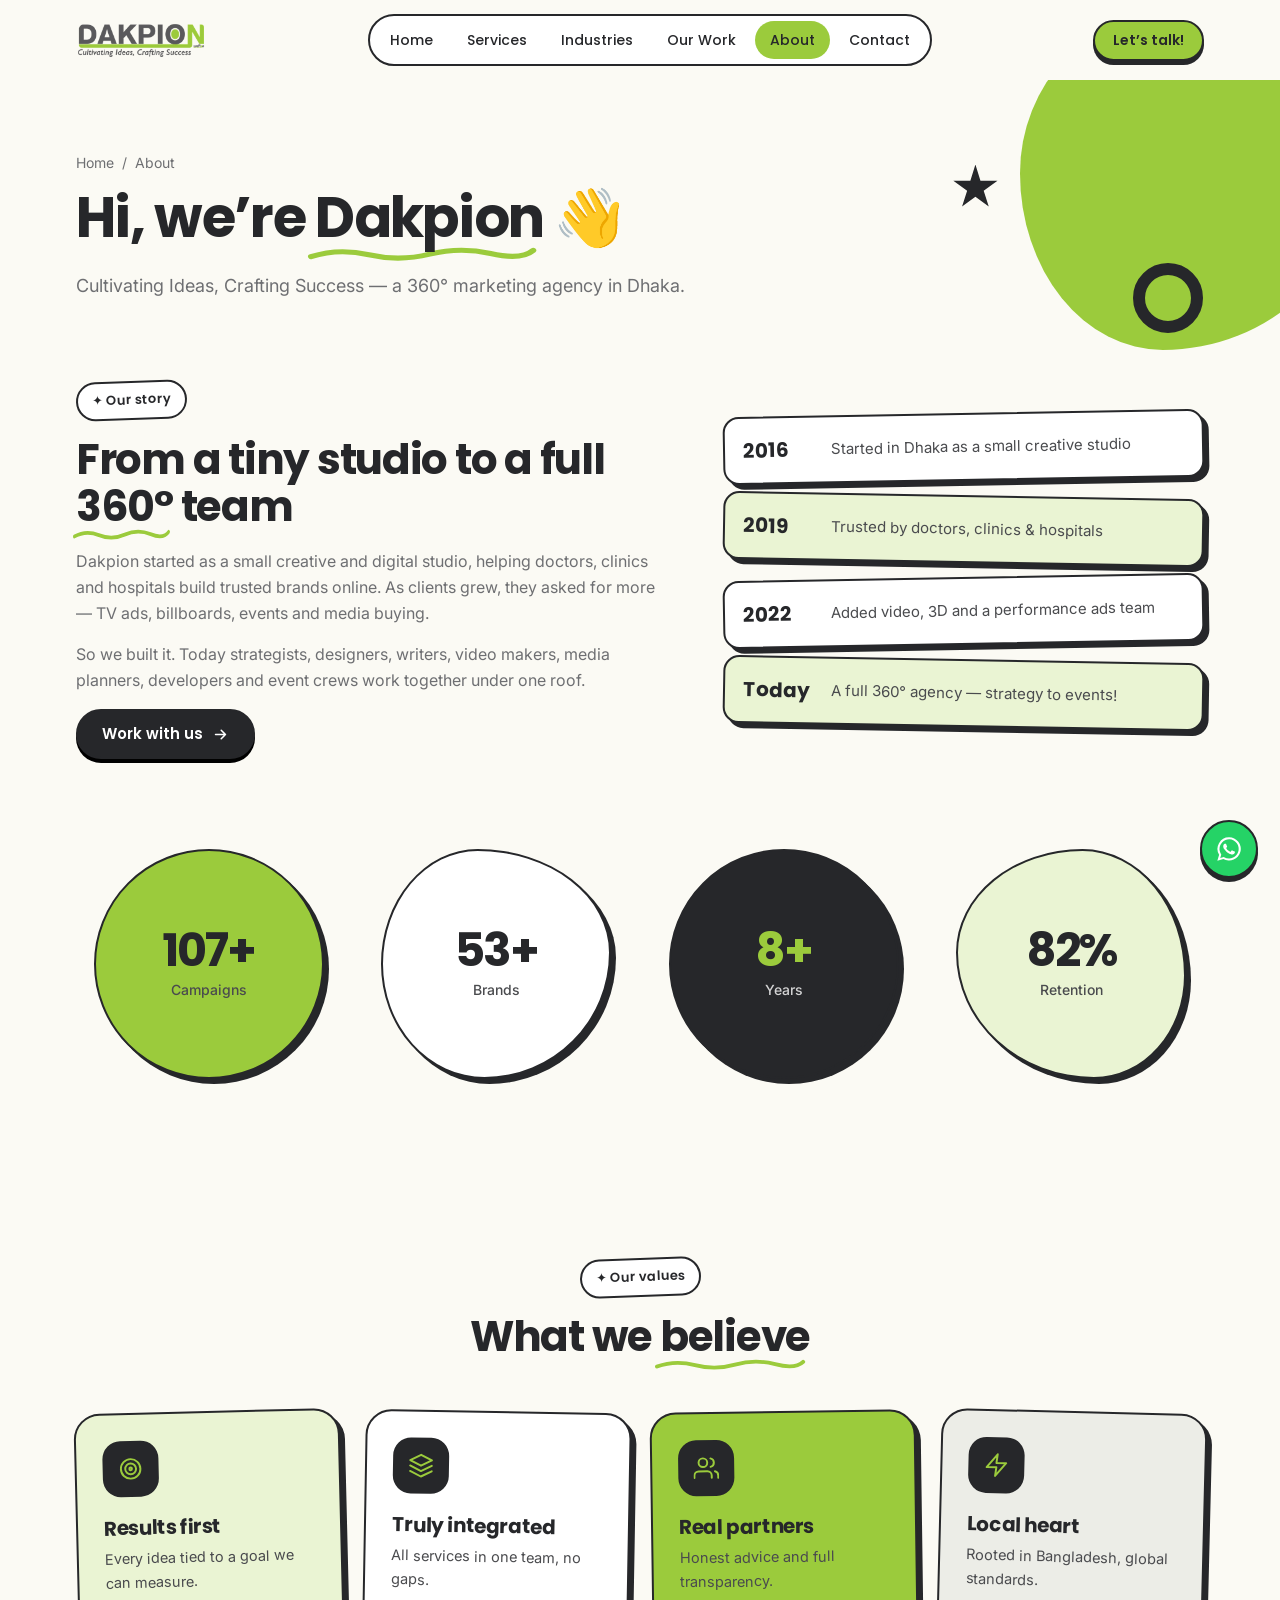
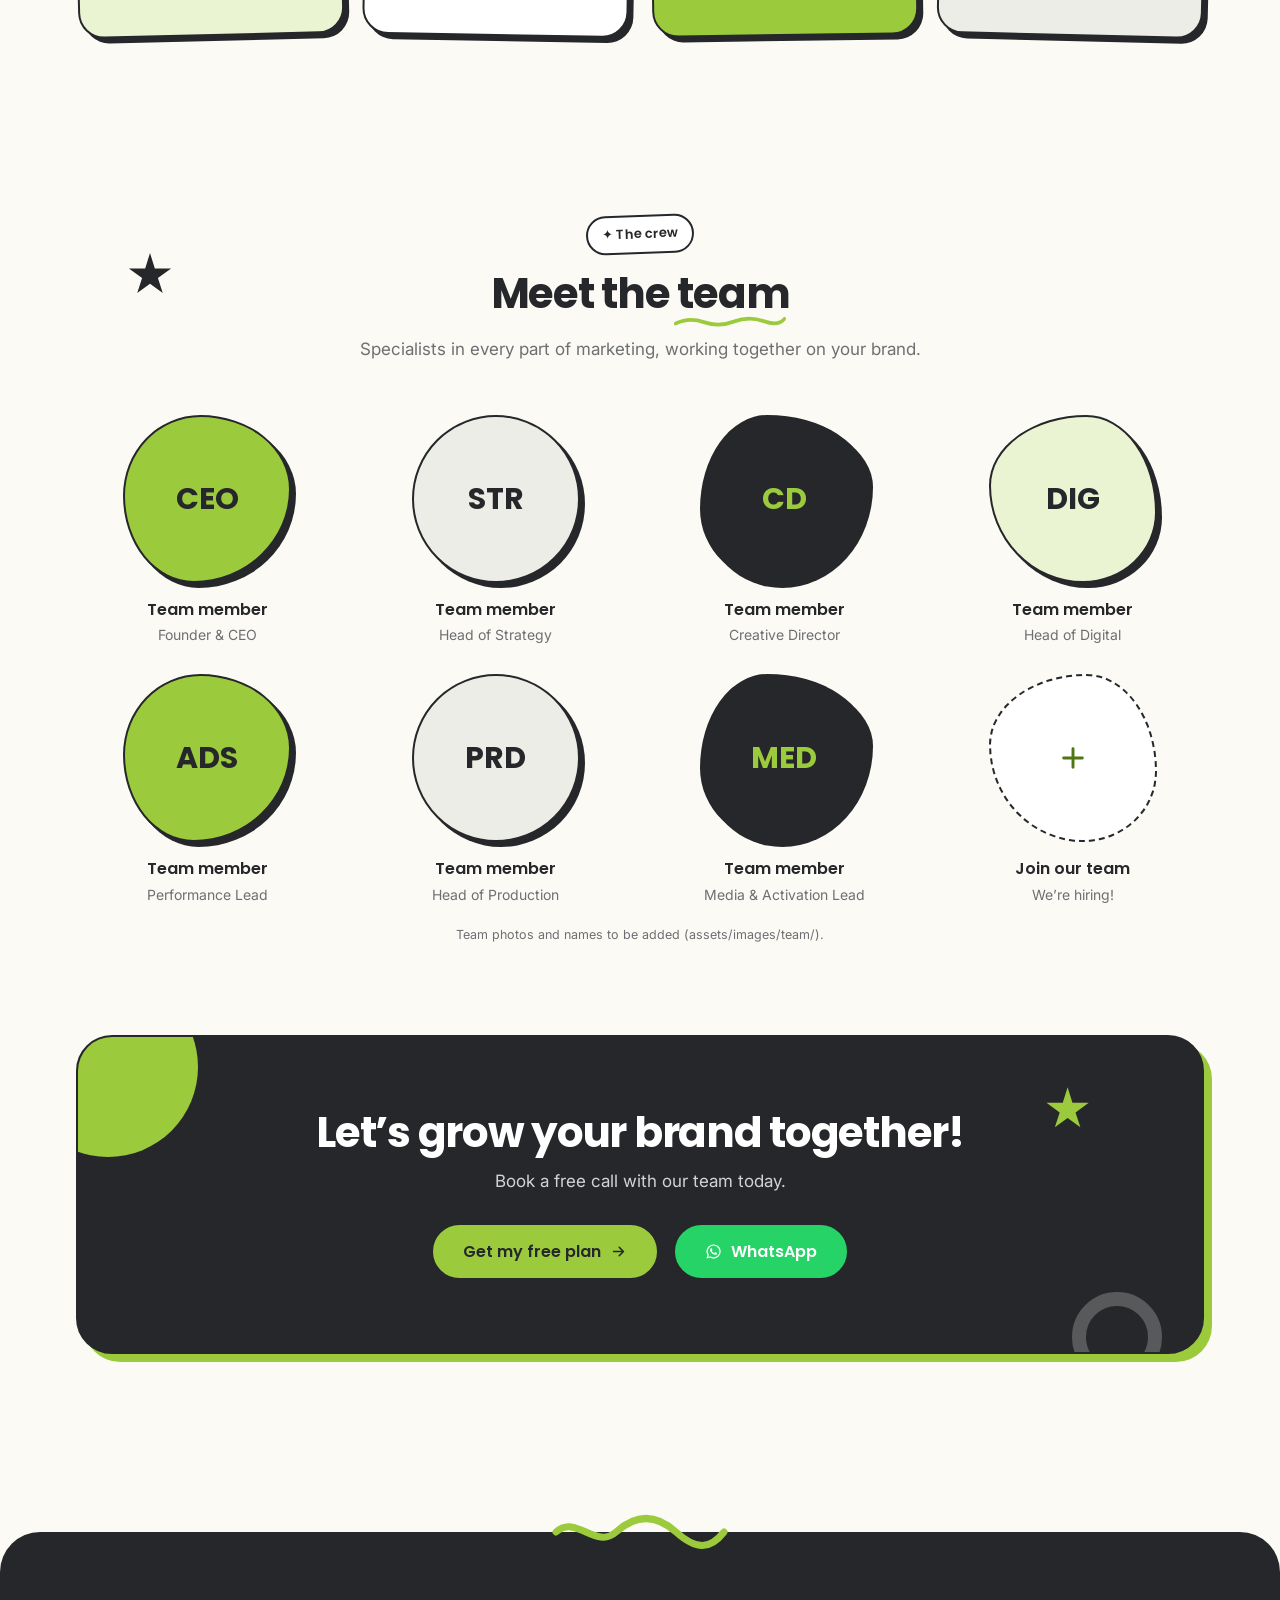
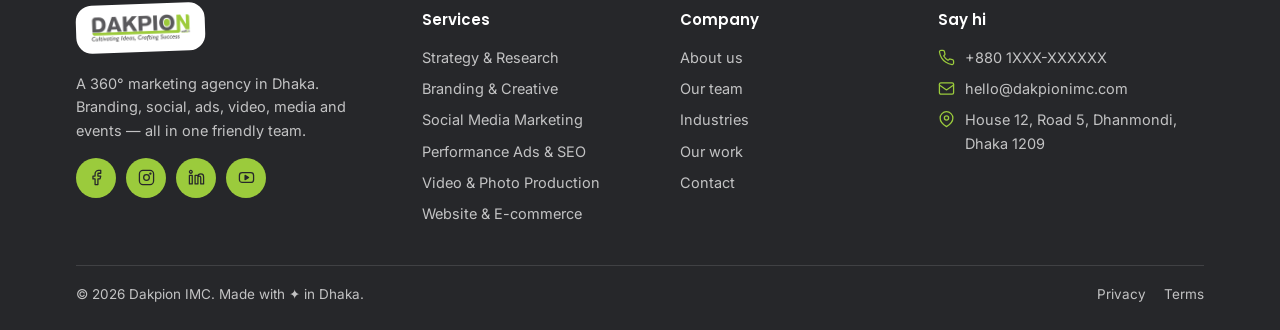
==== commit 501b3506: "Redesign in a playful, illustrated style with scroll-triggered motion The client picked the "Playful" ====
--- a/about.html
+++ b/about.html
@@ -12,7 +12,7 @@
 <link rel="icon" href="assets/images/favicon.png">
 <link rel="preconnect" href="https://fonts.googleapis.com">
 <link rel="preconnect" href="https://fonts.gstatic.com" crossorigin>
-<link href="https://fonts.googleapis.com/css2?family=Inter:wght@400;500;600;700&family=Poppins:wght@500;600;700&display=swap" rel="stylesheet">
+<link href="https://fonts.googleapis.com/css2?family=Inter:wght@400;500;600&family=Poppins:wght@500;600;700&family=Instrument+Serif:ital@1&display=swap" rel="stylesheet">
 <link rel="stylesheet" href="assets/css/style.css">
 <script>document.documentElement.classList.add('js')</script>
 <script src="assets/js/main.js" defer></script>
@@ -20,62 +20,70 @@
 <body data-page="about">
 <!-- @header -->
 <header class="site-header">
-  <div class="container">
-    <div class="header-inner">
-      <a href="index.html" class="brand" aria-label="Dakpion IMC home"><img src="assets/images/logo-dark.webp" width="420" height="116" alt="Dakpion IMC"></a>
-      <nav aria-label="Main"><ul class="nav"><li><a href="index.html" data-nav="home">Home</a></li><li><a href="services.html" data-nav="services">Services</a></li><li><a href="industries.html" data-nav="industries">Industries</a></li><li><a href="portfolio.html" data-nav="work">Our Work</a></li><li><a href="about.html" data-nav="about">About</a></li><li><a href="contact.html" data-nav="contact">Contact</a></li></ul></nav>
-      <div class="header-cta">
-        <a href="contact.html" class="btn btn--primary btn--sm">Get Free Proposal</a>
-        <button class="menu-btn" aria-label="Menu" aria-expanded="false" aria-controls="mobile-nav"><span></span><span></span><span></span></button>
-      </div>
+  <div class="container header-inner">
+    <a href="index.html" class="brand" aria-label="Dakpion IMC home"><img src="assets/images/logo-dark.webp" width="420" height="116" alt="Dakpion IMC"></a>
+    <nav aria-label="Main"><ul class="nav"><li><a href="index.html" data-nav="home">Home</a></li><li><a href="services.html" data-nav="services">Services</a></li><li><a href="industries.html" data-nav="industries">Industries</a></li><li><a href="portfolio.html" data-nav="work">Our Work</a></li><li><a href="about.html" data-nav="about">About</a></li><li><a href="contact.html" data-nav="contact">Contact</a></li></ul></nav>
+    <div class="header-cta">
+      <a href="contact.html" class="btn btn--lime btn--sm">Let’s talk!</a>
+      <button class="menu-btn" aria-label="Menu" aria-expanded="false" aria-controls="mobile-nav"><span></span><span></span><span></span></button>
     </div>
   </div>
-  <nav class="mobile-nav" id="mobile-nav" aria-label="Mobile"><a href="index.html">Home</a><a href="services.html">Services</a><a href="industries.html">Industries</a><a href="portfolio.html">Our Work</a><a href="about.html">About</a><a href="contact.html">Contact</a><a href="contact.html" class="btn btn--primary btn--block">Get Free Proposal <svg class="icon" aria-hidden="true"><use href="assets/icons/sprite.svg#i-arrow"/></svg></a></nav>
+  <nav class="mobile-nav" id="mobile-nav" aria-label="Mobile"><a href="index.html">Home</a><a href="services.html">Services</a><a href="industries.html">Industries</a><a href="portfolio.html">Our Work</a><a href="about.html">About</a><a href="contact.html">Contact</a><a href="contact.html" class="btn btn--lime btn--block">Get my free plan <svg class="icon" aria-hidden="true"><use href="assets/icons/sprite.svg#i-arrow"/></svg></a></nav>
 </header>
 <!-- /@header -->
 
-<main class="container">
+<main>
 
-<section class="block hero">
-  <div class="bento">
-    <div class="tile page-tile s-12 reveal">
-      <div class="crumbs"><a href="index.html">Home</a><span>/</span><span>About</span></div>
-      <h1>About <span class="hl">Dakpion IMC</span></h1><p>Cultivating Ideas, Crafting Success — a 360° integrated marketing communications agency in Dhaka.</p>
-    </div>
+<section class="page-hero">
+  <span class="blob blob--lime" aria-hidden="true"></span><span class="star " aria-hidden="true"></span><span class="ring-shape" aria-hidden="true"></span>
+  <div class="container">
+    <div class="crumbs reveal"><a href="index.html">Home</a><span>/</span><span>About</span></div>
+    <h1 class="reveal" style="--d:.08s">Hi, we’re <span class="sq">Dakpion<svg viewBox="0 0 300 30" preserveAspectRatio="none" aria-hidden="true"><path d="M4 20 Q 40 6 80 17 T 160 16 T 240 15 T 296 10"/></svg></span> 👋</h1>
+    <p class="reveal" style="--d:.16s">Cultivating Ideas, Crafting Success — a 360° marketing agency in Dhaka.</p>
   </div>
 </section>
-<section class="block">
-  <div class="bento">
-    <div class="tile s-7 reveal">
-      <span class="label">Our story</span>
-      <h2>From a creative studio to a full 360° agency</h2>
-      <p class="muted">Dakpion started as a small creative and digital studio, helping doctors, clinics and hospitals build trusted brands online. As clients grew, they asked for more — TV commercials, billboards, events and media buying.</p>
-      <p class="muted" style="margin:0">So we built it. Today strategists, designers, writers, video producers, media planners, developers and event teams work together under one roof.</p>
+<section class="section" style="padding-top:20px">
+  <div class="container story">
+    <div class="reveal">
+      <span class="sticker">✦ Our story</span>
+      <h2>From a tiny studio to a full <span class="sq">360°<svg viewBox="0 0 300 30" preserveAspectRatio="none" aria-hidden="true"><path d="M4 20 Q 40 6 80 17 T 160 16 T 240 15 T 296 10"/></svg></span> team</h2>
+      <p class="muted">Dakpion started as a small creative and digital studio, helping doctors, clinics and hospitals build trusted brands online. As clients grew, they asked for more — TV ads, billboards, events and media buying.</p>
+      <p class="muted">So we built it. Today strategists, designers, writers, video makers, media planners, developers and event crews work together under one roof.</p>
+      <a href="contact.html" class="btn btn--dark">Work with us <svg class="icon" aria-hidden="true"><use href="assets/icons/sprite.svg#i-arrow"/></svg></a>
     </div>
-    <div class="tile tile--dark s-5 reveal">
-      <span class="label" style="color:var(--lime)">Journey</span>
-      <ul style="display:grid;gap:14px;margin-top:8px"><li style="display:flex;gap:14px"><b style="font-family:var(--ff-h);color:var(--lime);width:54px;flex:none">2016</b><span>Founded in Dhaka as a creative &amp; digital studio</span></li><li style="display:flex;gap:14px"><b style="font-family:var(--ff-h);color:var(--lime);width:54px;flex:none">2019</b><span>Trusted partner for doctors, clinics &amp; hospitals</span></li><li style="display:flex;gap:14px"><b style="font-family:var(--ff-h);color:var(--lime);width:54px;flex:none">2022</b><span>Added in-house video, 3D and performance team</span></li><li style="display:flex;gap:14px"><b style="font-family:var(--ff-h);color:var(--lime);width:54px;flex:none">Today</b><span>Full 360° agency: strategy to events</span></li></ul>
-    </div>
-    <div class="tile stat-tile tile--lime s-3 reveal"><b data-count="9" data-suffix="+">9+</b><span>Years</span></div>
-    <div class="tile stat-tile s-3 reveal"><b data-count="120" data-suffix="+">120+</b><span>Campaigns</span></div>
-    <div class="tile stat-tile s-3 reveal"><b data-count="60" data-suffix="+">60+</b><span>Brands</span></div>
-    <div class="tile stat-tile tile--dark s-3 reveal"><b data-count="92" data-suffix="%">92%</b><span>Retention</span></div>
+    <div class="timeline" data-stagger><div class="tl pop"><b>2016</b><span>Started in Dhaka as a small creative studio</span></div><div class="tl pop"><b>2019</b><span>Trusted by doctors, clinics &amp; hospitals</span></div><div class="tl pop"><b>2022</b><span>Added video, 3D and a performance ads team</span></div><div class="tl pop"><b>Today</b><span>A full 360° agency — strategy to events!</span></div></div>
   </div>
 </section>
-<section class="block">
-  <div class="block-head"><div><span class="label">Our values</span><h2>What we stand for</h2></div></div>
-  <div class="bento"><div class="tile svc s-3 reveal"><span class="ti"><svg class="icon" aria-hidden="true"><use href="assets/icons/sprite.svg#i-target"/></svg></span><h3>Results first</h3><p class="muted">Every idea tied to a goal we can measure.</p></div><div class="tile svc s-3 reveal"><span class="ti"><svg class="icon" aria-hidden="true"><use href="assets/icons/sprite.svg#i-layers"/></svg></span><h3>Truly integrated</h3><p class="muted">All services in one team, no vendor gaps.</p></div><div class="tile svc s-3 reveal"><span class="ti"><svg class="icon" aria-hidden="true"><use href="assets/icons/sprite.svg#i-users"/></svg></span><h3>Real partnership</h3><p class="muted">Honest advice and full transparency.</p></div><div class="tile svc s-3 reveal"><span class="ti"><svg class="icon" aria-hidden="true"><use href="assets/icons/sprite.svg#i-bolt"/></svg></span><h3>Local insight</h3><p class="muted">Rooted in Bangladesh, global standards.</p></div></div>
+<section class="section" style="padding-top:0">
+  <div class="container"><div class="stats" data-stagger>
+    <div class="bubble pop"><div><b data-count="120" data-suffix="+">120+</b><span>Campaigns</span></div></div>
+    <div class="bubble pop"><div><b data-count="60" data-suffix="+">60+</b><span>Brands</span></div></div>
+    <div class="bubble pop"><div><b data-count="9" data-suffix="+">9+</b><span>Years</span></div></div>
+    <div class="bubble pop"><div><b data-count="92" data-suffix="%">92%</b><span>Retention</span></div></div>
+  </div></div>
 </section>
-<section class="block" id="team">
-  <div class="block-head"><div><span class="label">Our team</span><h2>Meet the team</h2><p>Specialists in every part of marketing, working together on your brand.</p></div></div>
-  <div class="bento"><div class="tile member s-3 reveal"><div class="ph">CEO<!-- <img src="assets/images/team/name.webp" alt="Name"> --></div><div class="info"><b>Team member</b><span>Founder &amp; CEO</span></div></div><div class="tile member s-3 reveal"><div class="ph">STR<!-- <img src="assets/images/team/name.webp" alt="Name"> --></div><div class="info"><b>Team member</b><span>Head of Strategy</span></div></div><div class="tile member s-3 reveal"><div class="ph">CD<!-- <img src="assets/images/team/name.webp" alt="Name"> --></div><div class="info"><b>Team member</b><span>Creative Director</span></div></div><div class="tile member s-3 reveal"><div class="ph">DIG<!-- <img src="assets/images/team/name.webp" alt="Name"> --></div><div class="info"><b>Team member</b><span>Head of Digital</span></div></div><div class="tile member s-3 reveal"><div class="ph">ADS<!-- <img src="assets/images/team/name.webp" alt="Name"> --></div><div class="info"><b>Team member</b><span>Performance Lead</span></div></div><div class="tile member s-3 reveal"><div class="ph">PRD<!-- <img src="assets/images/team/name.webp" alt="Name"> --></div><div class="info"><b>Team member</b><span>Head of Production</span></div></div><div class="tile member s-3 reveal"><div class="ph">MED<!-- <img src="assets/images/team/name.webp" alt="Name"> --></div><div class="info"><b>Team member</b><span>Media &amp; Activation Lead</span></div></div><a class="tile member member--join s-3 reveal" href="contact.html"><div class="ph"><svg class="icon" aria-hidden="true"><use href="assets/icons/sprite.svg#i-plus"/></svg></div><div class="info"><b>Join our team</b><span>We’re hiring</span></div></a></div>
-  <p class="note">Team photos and names to be added (assets/images/team/).</p>
+<section class="section">
+  <div class="container">
+    <div class="sec-head reveal"><span class="sticker">✦ Our values</span><h2>What we <span class="sq">believe<svg viewBox="0 0 300 30" preserveAspectRatio="none" aria-hidden="true"><path d="M4 20 Q 40 6 80 17 T 160 16 T 240 15 T 296 10"/></svg></span></h2></div>
+    <div class="cards" data-stagger><div class="card pop"><span class="ci"><svg class="icon" aria-hidden="true"><use href="assets/icons/sprite.svg#i-target"/></svg></span><h3>Results first</h3><p>Every idea tied to a goal we can measure.</p></div><div class="card pop"><span class="ci"><svg class="icon" aria-hidden="true"><use href="assets/icons/sprite.svg#i-layers"/></svg></span><h3>Truly integrated</h3><p>All services in one team, no gaps.</p></div><div class="card pop"><span class="ci"><svg class="icon" aria-hidden="true"><use href="assets/icons/sprite.svg#i-users"/></svg></span><h3>Real partners</h3><p>Honest advice and full transparency.</p></div><div class="card pop"><span class="ci"><svg class="icon" aria-hidden="true"><use href="assets/icons/sprite.svg#i-bolt"/></svg></span><h3>Local heart</h3><p>Rooted in Bangladesh, global standards.</p></div></div>
+  </div>
+</section>
+<section class="section" id="team">
+  <span class="deco-float star" style="right:5%;top:14%" aria-hidden="true"></span>
+  <div class="container">
+    <div class="sec-head reveal"><span class="sticker">✦ The crew</span><h2>Meet the <span class="sq">team<svg viewBox="0 0 300 30" preserveAspectRatio="none" aria-hidden="true"><path d="M4 20 Q 40 6 80 17 T 160 16 T 240 15 T 296 10"/></svg></span></h2><p>Specialists in every part of marketing, working together on your brand.</p></div>
+    <div class="team" data-stagger><div class="member pop"><div class="ph">CEO<!-- <img src="assets/images/team/name.webp" alt="Name"> --></div><b>Team member</b><span>Founder &amp; CEO</span></div><div class="member pop"><div class="ph">STR<!-- <img src="assets/images/team/name.webp" alt="Name"> --></div><b>Team member</b><span>Head of Strategy</span></div><div class="member pop"><div class="ph">CD<!-- <img src="assets/images/team/name.webp" alt="Name"> --></div><b>Team member</b><span>Creative Director</span></div><div class="member pop"><div class="ph">DIG<!-- <img src="assets/images/team/name.webp" alt="Name"> --></div><b>Team member</b><span>Head of Digital</span></div><div class="member pop"><div class="ph">ADS<!-- <img src="assets/images/team/name.webp" alt="Name"> --></div><b>Team member</b><span>Performance Lead</span></div><div class="member pop"><div class="ph">PRD<!-- <img src="assets/images/team/name.webp" alt="Name"> --></div><b>Team member</b><span>Head of Production</span></div><div class="member pop"><div class="ph">MED<!-- <img src="assets/images/team/name.webp" alt="Name"> --></div><b>Team member</b><span>Media &amp; Activation Lead</span></div><a class="member member--join pop" href="contact.html"><div class="ph"><svg class="icon" aria-hidden="true"><use href="assets/icons/sprite.svg#i-plus"/></svg></div><b>Join our team</b><span>We’re hiring!</span></a></div>
+    <p class="small-note">Team photos and names to be added (assets/images/team/).</p>
+  </div>
 </section>
 
-<section class="block">
-  <div class="tile tile--dark cta-tile reveal">
-    <div><h2>Let’s grow your brand together</h2><p>Book a free consultation with our team today.</p></div>
-    <div class="hero-actions"><a href="contact.html" class="btn btn--primary btn--lg">Get Free Proposal <svg class="icon" aria-hidden="true"><use href="assets/icons/sprite.svg#i-arrow"/></svg></a><a href="https://wa.me/8801XXXXXXXXX" class="btn btn--wa btn--lg" target="_blank" rel="noopener"><svg class="icon" aria-hidden="true"><use href="assets/icons/sprite.svg#i-wa"/></svg> WhatsApp</a></div>
+<section class="section" style="padding-top:0">
+  <div class="container">
+    <div class="cta pop">
+      <span class="deco d1"></span><span class="deco d2"></span><span class="star " aria-hidden="true"></span>
+      <h2>Let’s grow your brand together!</h2><p>Book a free call with our team today.</p>
+      <div class="hero-cta"><a href="contact.html" class="btn btn--lime btn--lg">Get my free plan <svg class="icon" aria-hidden="true"><use href="assets/icons/sprite.svg#i-arrow"/></svg></a><a href="https://wa.me/8801XXXXXXXXX" class="btn btn--wa btn--lg" target="_blank" rel="noopener"><svg class="icon" aria-hidden="true"><use href="assets/icons/sprite.svg#i-wa"/></svg> WhatsApp</a></div>
+    </div>
   </div>
 </section>
 
@@ -83,28 +91,27 @@
 
 <!-- @footer -->
 <footer class="site-footer">
+  <svg class="wave" viewBox="0 0 180 40" aria-hidden="true"><path d="M6 20 C 26 2, 46 38, 66 20 S 106 2, 126 20 S 160 38, 174 20"/></svg>
   <div class="container">
-    <div class="tile f-tile">
-      <div class="f-grid">
-        <div>
-          <a href="index.html" class="f-logo"><img src="assets/images/logo-dark.webp" width="420" height="116" alt="Dakpion IMC" loading="lazy"></a>
-          <p style="margin:0">360° marketing agency in Dhaka — strategy, branding, digital, production, media and events under one roof.</p>
-          <div class="social"><a href="#" aria-label="Facebook"><svg class="icon" aria-hidden="true"><use href="assets/icons/sprite.svg#i-fb"/></svg></a><a href="#" aria-label="Instagram"><svg class="icon" aria-hidden="true"><use href="assets/icons/sprite.svg#i-ig"/></svg></a><a href="#" aria-label="LinkedIn"><svg class="icon" aria-hidden="true"><use href="assets/icons/sprite.svg#i-in"/></svg></a><a href="#" aria-label="YouTube"><svg class="icon" aria-hidden="true"><use href="assets/icons/sprite.svg#i-yt"/></svg></a></div>
-        </div>
-        <div><h5>Services</h5><ul><li><a href="services.html#strategy">Strategy &amp; Research</a></li><li><a href="services.html#branding">Branding &amp; Creative</a></li><li><a href="services.html#digital">Social Media Marketing</a></li><li><a href="services.html#performance">Performance Ads &amp; SEO</a></li><li><a href="services.html#production">Video &amp; Photo Production</a></li><li><a href="services.html#tech">Website &amp; E-commerce</a></li></ul></div>
-        <div><h5>Company</h5><ul><li><a href="about.html">About us</a></li><li><a href="about.html#team">Our team</a></li><li><a href="industries.html">Industries</a></li><li><a href="portfolio.html">Our work</a></li><li><a href="contact.html">Contact</a></li></ul></div>
-        <div><h5>Contact</h5><ul class="f-contact">
-          <li><svg class="icon" aria-hidden="true"><use href="assets/icons/sprite.svg#i-phone"/></svg><a href="tel:+8801XXXXXXXXX">+880 1XXX-XXXXXX</a></li>
-          <li><svg class="icon" aria-hidden="true"><use href="assets/icons/sprite.svg#i-mail"/></svg><a href="mailto:hello@dakpionimc.com">hello@dakpionimc.com</a></li>
-          <li><svg class="icon" aria-hidden="true"><use href="assets/icons/sprite.svg#i-pin"/></svg><span>House 12, Road 5, Dhanmondi, Dhaka 1209</span></li>
-        </ul></div>
+    <div class="f-grid">
+      <div>
+        <a href="index.html" class="f-logo"><img src="assets/images/logo-dark.webp" width="420" height="116" alt="Dakpion IMC" loading="lazy"></a>
+        <p style="margin:0">A 360° marketing agency in Dhaka. Branding, social, ads, video, media and events — all in one friendly team.</p>
+        <div class="social"><a href="#" aria-label="Facebook"><svg class="icon" aria-hidden="true"><use href="assets/icons/sprite.svg#i-fb"/></svg></a><a href="#" aria-label="Instagram"><svg class="icon" aria-hidden="true"><use href="assets/icons/sprite.svg#i-ig"/></svg></a><a href="#" aria-label="LinkedIn"><svg class="icon" aria-hidden="true"><use href="assets/icons/sprite.svg#i-in"/></svg></a><a href="#" aria-label="YouTube"><svg class="icon" aria-hidden="true"><use href="assets/icons/sprite.svg#i-yt"/></svg></a></div>
       </div>
-      <div class="f-bottom"><span>&copy; <span id="year">2026</span> Dakpion IMC. All rights reserved.</span><div><a href="#">Privacy</a><a href="#">Terms</a></div></div>
+      <div><h5>Services</h5><ul><li><a href="services.html#strategy">Strategy &amp; Research</a></li><li><a href="services.html#branding">Branding &amp; Creative</a></li><li><a href="services.html#digital">Social Media Marketing</a></li><li><a href="services.html#performance">Performance Ads &amp; SEO</a></li><li><a href="services.html#production">Video &amp; Photo Production</a></li><li><a href="services.html#tech">Website &amp; E-commerce</a></li></ul></div>
+      <div><h5>Company</h5><ul><li><a href="about.html">About us</a></li><li><a href="about.html#team">Our team</a></li><li><a href="industries.html">Industries</a></li><li><a href="portfolio.html">Our work</a></li><li><a href="contact.html">Contact</a></li></ul></div>
+      <div><h5>Say hi</h5><ul class="f-contact">
+        <li><svg class="icon" aria-hidden="true"><use href="assets/icons/sprite.svg#i-phone"/></svg><a href="tel:+8801XXXXXXXXX">+880 1XXX-XXXXXX</a></li>
+        <li><svg class="icon" aria-hidden="true"><use href="assets/icons/sprite.svg#i-mail"/></svg><a href="mailto:hello@dakpionimc.com">hello@dakpionimc.com</a></li>
+        <li><svg class="icon" aria-hidden="true"><use href="assets/icons/sprite.svg#i-pin"/></svg><span>House 12, Road 5, Dhanmondi, Dhaka 1209</span></li>
+      </ul></div>
     </div>
+    <div class="f-bottom"><span>&copy; <span id="year">2026</span> Dakpion IMC. Made with ✦ in Dhaka.</span><div><a href="#">Privacy</a><a href="#">Terms</a></div></div>
   </div>
 </footer>
 <a class="wa-float" href="https://wa.me/8801XXXXXXXXX" target="_blank" rel="noopener" aria-label="Chat on WhatsApp"><svg class="icon" aria-hidden="true"><use href="assets/icons/sprite.svg#i-wa"/></svg></a>
-<div class="mobile-bar"><a class="btn btn--ghost" href="tel:+8801XXXXXXXXX"><svg class="icon" aria-hidden="true"><use href="assets/icons/sprite.svg#i-phone"/></svg> Call</a><a class="btn btn--primary" href="contact.html">Free Proposal</a></div>
+<div class="mobile-bar"><a class="btn" href="tel:+8801XXXXXXXXX"><svg class="icon" aria-hidden="true"><use href="assets/icons/sprite.svg#i-phone"/></svg> Call</a><a class="btn btn--lime" href="contact.html">Free plan</a></div>
 <!-- /@footer -->
 
 </body>
--- a/assets/css/style.css
+++ b/assets/css/style.css
@@ -1,408 +1,497 @@
 /* =====================================================
-   DAKPION IMC — 360° Marketing Solutions · v8 (Bento)
-   Clean bento-grid layout. Logo colours only:
-   Graphite #58595B · Lime #9BCB3C
-   Fonts: Poppins (headings) · Inter (text)
+   DAKPION IMC — 360° Marketing Solutions · v9 (Playful)
+   Chunky outlines, hard shadows, blobs & stickers.
+   Logo colours only: Graphite #58595B · Lime #9BCB3C
+   Fonts: Poppins (headings) · Inter (text) · Instrument Serif (notes)
+   Motion: CSS keyframes + IntersectionObserver (no libraries)
    ===================================================== */
 
 :root {
   --lime:      #9BCB3C;
   --lime-600:  #88B92C;
-  --lime-soft: #EEF6DE;
-  --lime-wash: #F6FAEE;
+  --lime-700:  #6E9A1E;
+  --lime-soft: #EAF4D3;
   --lime-deep: #4F7612;
 
-  --g-900: #26272A;
+  --ink:   #26272A;
   --g-800: #37383B;
   --g-700: #4A4B4E;
   --g:     #58595B;
   --g-500: #6E6F72;
-  --g-300: #B7B8B6;
-  --line:  #E6E8E2;
-  --line-2:#D6D9D1;
-
+  --grey-soft: #ECEDE7;
+
+  --cream: #FBFAF4;
   --white: #FFFFFF;
-  --bg:    #F4F5F1;   /* page background behind tiles */
-  --tile:  #FFFFFF;
-
-  --shadow: 0 1px 2px rgba(38,39,42,.04), 0 4px 16px rgba(38,39,42,.05);
-  --shadow-hover: 0 12px 32px rgba(38,39,42,.10);
-
-  --r: 22px;
-  --r-sm: 12px;
+
+  --bw: 2px;                                /* outline width */
+  --sh: 5px 5px 0 var(--ink);               /* hard shadow */
+  --sh-lg: 8px 8px 0 var(--ink);
+  --r: 26px;
+  --r-sm: 16px;
   --r-full: 999px;
-  --gap: 14px;
-
-  --ff-h: 'Poppins', 'Inter', system-ui, sans-serif;
+
+  --ff-h: 'Poppins', system-ui, sans-serif;
   --ff: 'Inter', system-ui, -apple-system, 'Segoe UI', Roboto, sans-serif;
+  --ff-note: 'Instrument Serif', Georgia, serif;
 
   --max-w: 1200px;
-  --gutter: clamp(14px, 3vw, 28px);
+  --gutter: clamp(16px, 4vw, 36px);
+  --spring: cubic-bezier(.34,1.56,.64,1);
   --ease: cubic-bezier(.22,1,.36,1);
 }
 
 /* ── Base ────────────────────────────────────────── */
 *,*::before,*::after { box-sizing:border-box; }
 html { scroll-behavior:smooth; -webkit-text-size-adjust:100%; }
-body { margin:0; font-family:var(--ff); font-size:16px; line-height:1.6; color:var(--g-700); background:var(--bg); -webkit-font-smoothing:antialiased; }
+body { margin:0; font-family:var(--ff); font-size:16px; line-height:1.6; color:var(--g-700); background:var(--cream); -webkit-font-smoothing:antialiased; }
 main { overflow-x:clip; }
 img, svg { display:block; max-width:100%; }
 a { color:inherit; text-decoration:none; }
 ul { list-style:none; margin:0; padding:0; }
 button, input, textarea, select { font:inherit; color:inherit; }
 button { cursor:pointer; background:none; border:0; padding:0; }
-h1,h2,h3,h4 { font-family:var(--ff-h); color:var(--g-900); margin:0 0 .45em; font-weight:600; line-height:1.18; letter-spacing:-.02em; }
-h1 { font-size:clamp(34px, 4.4vw, 54px); font-weight:700; line-height:1.08; letter-spacing:-.03em; }
-h2 { font-size:clamp(24px, 2.6vw, 34px); }
-h3 { font-size:18px; }
+h1,h2,h3,h4 { font-family:var(--ff-h); color:var(--ink); margin:0 0 .45em; font-weight:700; line-height:1.12; letter-spacing:-.03em; }
+h1 { font-size:clamp(38px, 5.2vw, 66px); line-height:1.04; }
+h2 { font-size:clamp(28px, 3.3vw, 44px); }
+h3 { font-size:20px; letter-spacing:-.02em; }
 p { margin:0 0 1em; }
-::selection { background:var(--lime); color:var(--g-900); }
-:focus-visible { outline:2.5px solid var(--lime-deep); outline-offset:2px; border-radius:6px; }
+::selection { background:var(--lime); color:var(--ink); }
+:focus-visible { outline:3px solid var(--lime-deep); outline-offset:3px; border-radius:8px; }
 .icon { width:20px; height:20px; flex:none; }
-.hl { color:var(--lime-deep); }
 .sr-only { position:absolute; width:1px; height:1px; overflow:hidden; clip:rect(0 0 0 0); white-space:nowrap; }
 .muted { color:var(--g-500); }
+.note { font-family:var(--ff-note); font-style:italic; font-size:21px; color:var(--g); }
+.small-note { font-size:12.5px; color:var(--g-500); text-align:center; margin:18px 0 0; }
 
 .container { max-width:var(--max-w); margin:0 auto; padding:0 var(--gutter); }
-.block { padding:clamp(20px, 3vw, 36px) 0; }
-.hero + .block { padding-top:0; }
-.block-head { display:flex; justify-content:space-between; align-items:flex-end; gap:12px 32px; flex-wrap:wrap; margin:clamp(20px, 3vw, 32px) 0 18px; }
-.block-head h2 { margin:0; }
-.block-head p { margin:6px 0 0; color:var(--g-500); max-width:560px; }
-.label { display:inline-flex; align-items:center; gap:7px; font-size:12.5px; font-weight:600; letter-spacing:.06em; text-transform:uppercase; color:var(--lime-deep); margin-bottom:8px; }
-.label::before { content:''; width:7px; height:7px; border-radius:50%; background:var(--lime); }
+.section { position:relative; padding:clamp(52px, 7vw, 92px) 0; }
+.sec-head { max-width:680px; margin:0 auto clamp(32px, 4vw, 52px); text-align:center; }
+.sec-head p { font-size:17px; color:var(--g-500); margin:0; }
+.sec-head--left { margin-left:0; text-align:left; }
+.sticker { display:inline-flex; align-items:center; gap:8px; padding:7px 14px; border-radius:var(--r-full); background:var(--white); border:var(--bw) solid var(--ink); font-family:var(--ff-h); font-weight:600; font-size:13px; color:var(--ink); transform:rotate(-2deg); margin-bottom:16px; }
+.sticker--lime { background:var(--lime); }
+
+/* Squiggle underline under a word */
+.sq { position:relative; white-space:nowrap; isolation:isolate; }
+.sq svg { position:absolute; left:-3%; bottom:-.12em; width:106%; height:.34em; z-index:-1; overflow:visible; }
+.sq path { fill:none; stroke:var(--lime); stroke-width:8; stroke-linecap:round; stroke-dasharray:400; stroke-dashoffset:400; transition:stroke-dashoffset 1.1s var(--ease) .35s; }
+.in .sq path, .sq.in path, .hero .sq path { stroke-dashoffset:0; }
+.hero .sq path { animation:draw 1.2s var(--ease) .6s backwards; }
+@keyframes draw { from { stroke-dashoffset:400; } }
 
 /* ── Buttons ─────────────────────────────────────── */
-.btn { display:inline-flex; align-items:center; justify-content:center; gap:8px; padding:13px 22px; border-radius:var(--r-full); border:1.5px solid transparent; font-weight:600; font-size:15px; line-height:1.2; white-space:nowrap; transition:background .2s, color .2s, border-color .2s, transform .2s; }
-.btn .icon { width:17px; height:17px; transition:transform .2s; }
-.btn:hover .icon { transform:translateX(3px); }
-.btn--primary { background:var(--lime); color:var(--g-900); }
-.btn--primary:hover { background:var(--lime-600); }
-.btn--dark { background:var(--g-900); color:#fff; }
-.btn--dark:hover { background:#3A3B3E; }
-.btn--ghost { border-color:var(--line-2); color:var(--g-900); background:transparent; }
-.btn--ghost:hover { border-color:var(--g-900); }
-.btn--light { border-color:rgba(255,255,255,.25); color:#fff; }
-.btn--light:hover { border-color:#fff; }
+.btn { position:relative; display:inline-flex; align-items:center; justify-content:center; gap:9px; padding:14px 24px; border-radius:var(--r-full); border:var(--bw) solid var(--ink); font-family:var(--ff-h); font-weight:600; font-size:15px; line-height:1.2; white-space:nowrap; color:var(--ink); background:var(--white); box-shadow:0 4px 0 var(--ink); transition:transform .15s var(--ease), box-shadow .15s var(--ease), background .2s; }
+.btn .icon { width:17px; height:17px; }
+.btn:hover { transform:translateY(-2px); box-shadow:0 6px 0 var(--ink); }
+.btn:active { transform:translateY(3px); box-shadow:0 1px 0 var(--ink); }
+.btn--dark { background:var(--ink); color:#fff; box-shadow:0 4px 0 #000; }
+.btn--dark:hover { box-shadow:0 6px 0 #000; }
+.btn--lime { background:var(--lime); }
 .btn--wa { background:#25D366; color:#fff; }
-.btn--wa:hover { background:#1EBE5A; }
-.btn--wa:hover .icon { transform:none; }
-.btn--lg { padding:15px 26px; font-size:16px; }
-.btn--sm { padding:9px 16px; font-size:14px; }
+.btn--lg { padding:17px 30px; font-size:16px; }
+.btn--sm { padding:10px 18px; font-size:14px; }
 .btn--block { width:100%; }
-.arrow-link { display:inline-flex; align-items:center; gap:6px; font-weight:600; font-size:14.5px; color:var(--g-900); }
-.arrow-link .icon { width:16px; height:16px; transition:transform .2s; }
+.link { display:inline-flex; align-items:center; gap:6px; font-family:var(--ff-h); font-weight:600; font-size:14.5px; color:var(--ink); }
+.link .icon { width:16px; height:16px; transition:transform .25s var(--spring); }
+.link:hover .icon { transform:translateX(4px); }
 
 /* ── Header ──────────────────────────────────────── */
-.site-header { position:sticky; top:0; z-index:100; padding:12px 0; background:rgba(244,245,241,.85); backdrop-filter:blur(12px); -webkit-backdrop-filter:blur(12px); }
-.header-inner { display:flex; align-items:center; justify-content:space-between; gap:16px; height:60px; padding:0 10px 0 20px; border-radius:var(--r-full); background:var(--tile); box-shadow:var(--shadow); }
-.brand img { height:34px; width:auto; }
-.nav { display:flex; align-items:center; gap:2px; }
-.nav a { display:block; padding:8px 14px; border-radius:var(--r-full); font-size:14.5px; font-weight:500; color:var(--g-700); transition:background .2s, color .2s; }
-.nav a:hover { background:var(--bg); color:var(--g-900); }
-.nav li.active a { background:var(--g-900); color:#fff; }
-.header-cta { display:flex; align-items:center; gap:8px; }
-.menu-btn { display:none; flex-direction:column; align-items:center; justify-content:center; width:42px; height:42px; border-radius:50%; background:var(--bg); }
-.menu-btn span { display:block; width:16px; height:2px; background:var(--g-900); border-radius:2px; transition:transform .25s, opacity .25s; }
+.site-header { position:sticky; top:0; z-index:100; padding:14px 0; background:rgba(251,250,244,.9); backdrop-filter:blur(10px); -webkit-backdrop-filter:blur(10px); transition:box-shadow .3s; }
+.site-header.is-scrolled { box-shadow:0 2px 0 var(--ink); }
+.header-inner { display:flex; align-items:center; justify-content:space-between; gap:16px; }
+.brand img { height:36px; width:auto; }
+.nav { display:flex; gap:4px; padding:5px; border-radius:var(--r-full); background:var(--white); border:var(--bw) solid var(--ink); }
+.nav a { display:block; padding:8px 15px; border-radius:var(--r-full); font-family:var(--ff-h); font-size:14px; font-weight:500; color:var(--ink); transition:background .2s; }
+.nav a:hover { background:var(--lime-soft); }
+.nav li.active a { background:var(--lime); }
+.header-cta { display:flex; align-items:center; gap:10px; }
+.menu-btn { display:none; flex-direction:column; align-items:center; justify-content:center; width:46px; height:46px; border-radius:50%; background:var(--white); border:var(--bw) solid var(--ink); box-shadow:0 3px 0 var(--ink); }
+.menu-btn span { display:block; width:18px; height:2.5px; background:var(--ink); border-radius:2px; transition:transform .3s var(--spring), opacity .2s; }
 .menu-btn span + span { margin-top:4px; }
-.menu-open .menu-btn span:nth-child(1) { transform:translateY(6px) rotate(45deg); }
+.menu-open .menu-btn span:nth-child(1) { transform:translateY(6.5px) rotate(45deg); }
 .menu-open .menu-btn span:nth-child(2) { opacity:0; }
-.menu-open .menu-btn span:nth-child(3) { transform:translateY(-6px) rotate(-45deg); }
+.menu-open .menu-btn span:nth-child(3) { transform:translateY(-6.5px) rotate(-45deg); }
 .mobile-nav { display:none; }
 
-/* ── Bento grid ──────────────────────────────────── */
-.bento { display:grid; grid-template-columns:repeat(12, 1fr); gap:var(--gap); }
-.tile { position:relative; overflow:hidden; border-radius:var(--r); background:var(--tile); padding:clamp(20px, 2.4vw, 30px); box-shadow:var(--shadow); display:flex; flex-direction:column; }
-a.tile { transition:transform .3s var(--ease), box-shadow .3s; }
-a.tile:hover { transform:translateY(-4px); box-shadow:var(--shadow-hover); }
-a.tile:hover .arrow-link .icon, a.tile:hover .go { transform:translateX(3px) rotate(-45deg); }
-.s-3 { grid-column:span 3; } .s-4 { grid-column:span 4; } .s-5 { grid-column:span 5; }
-.s-6 { grid-column:span 6; } .s-7 { grid-column:span 7; } .s-8 { grid-column:span 8; } .s-12 { grid-column:span 12; }
-.r-2 { grid-row:span 2; }
-.tile--dark { background:var(--g-900); color:rgba(255,255,255,.78); }
-.tile--dark h1, .tile--dark h2, .tile--dark h3 { color:#fff; }
-.tile--lime { background:var(--lime); color:var(--g-900); }
-.tile--lime p { color:var(--g-800); }
-.tile--wash { background:var(--lime-wash); box-shadow:inset 0 0 0 1px var(--lime-soft); }
-.tile--grey { background:var(--g); color:rgba(255,255,255,.85); }
-.tile--grey h3 { color:#fff; }
-.tile .go { position:absolute; top:18px; right:18px; width:36px; height:36px; border-radius:50%; display:grid; place-items:center; background:var(--bg); color:var(--g-900); transition:transform .3s var(--ease), background .3s; }
-.tile .go .icon { width:16px; height:16px; }
-.tile--dark .go, .tile--grey .go { background:rgba(255,255,255,.1); color:#fff; }
-.tile--lime .go { background:rgba(255,255,255,.45); }
-a.tile:hover .go { background:var(--lime); color:var(--g-900); }
-.ti { width:44px; height:44px; border-radius:13px; display:grid; place-items:center; background:var(--lime-soft); color:var(--lime-deep); margin-bottom:auto; }
-.ti .icon { width:21px; height:21px; }
-.tile--dark .ti, .tile--grey .ti { background:rgba(155,203,60,.16); color:var(--lime); }
-.tile--lime .ti { background:rgba(255,255,255,.5); color:var(--g-900); }
-.tile h3 { margin:22px 0 6px; }
-.tile p { font-size:14.5px; margin:0; }
-.tile .muted { color:var(--g-500); }
-.tile--lime .muted { color:var(--g-800); }
-.tile--grey .muted { color:rgba(255,255,255,.8); }
-.tile--dark .muted { color:rgba(255,255,255,.65); }
-
-/* Hero tile */
-.hero { padding-top:6px; }
-.hero-tile { justify-content:space-between; min-height:430px; background:var(--tile); }
-.hero-tile::after { content:''; position:absolute; right:-120px; bottom:-120px; width:320px; height:320px; border-radius:50%; background:radial-gradient(circle, rgba(155,203,60,.22), rgba(155,203,60,0) 70%); pointer-events:none; }
-.chip { align-self:flex-start; display:inline-flex; align-items:center; gap:8px; padding:5px 12px 5px 5px; border-radius:var(--r-full); background:var(--bg); font-size:13px; font-weight:500; color:var(--g-800); margin-bottom:22px; }
-.chip b { padding:3px 9px; border-radius:var(--r-full); background:var(--lime); color:var(--g-900); font-size:12px; }
-.hero-tile h1 { max-width:640px; margin-bottom:16px; }
-.hero-tile .sub { font-size:clamp(16px, 1.3vw, 18px); color:var(--g-500); max-width:540px; margin-bottom:26px; }
-.hero-actions { display:flex; gap:10px; flex-wrap:wrap; }
-.trust { display:flex; align-items:center; gap:10px; margin-top:26px; font-size:13.5px; color:var(--g-500); position:relative; z-index:1; }
+/* ── Hero ────────────────────────────────────────── */
+.hero { position:relative; padding:clamp(28px, 5vw, 56px) 0 clamp(48px, 6vw, 80px); }
+.hero-grid { display:grid; grid-template-columns:1.05fr .95fr; gap:clamp(24px, 4vw, 48px); align-items:center; }
+.hero h1 { margin:6px 0 20px; }
+.hero .sub { font-size:clamp(16.5px, 1.4vw, 19px); color:var(--g-500); max-width:520px; margin-bottom:30px; }
+.hero-cta { position:relative; display:flex; gap:14px; flex-wrap:wrap; align-items:center; }
+.hero-cta .note { position:absolute; left:clamp(180px, 20vw, 250px); top:calc(100% + 10px); white-space:nowrap; transform:rotate(-3deg); }
+.trust { display:flex; align-items:center; gap:12px; margin-top:52px; }
+.avatars { display:flex; }
+.avatars span { width:40px; height:40px; margin-left:-10px; border-radius:50%; border:var(--bw) solid var(--ink); display:grid; place-items:center; font-family:var(--ff-h); font-weight:700; font-size:12.5px; color:var(--ink); background:var(--lime-soft); }
+.avatars span:first-child { margin-left:0; }
+.avatars span:nth-child(2) { background:var(--lime); }
+.avatars span:nth-child(3) { background:var(--grey-soft); }
+.avatars span:nth-child(4) { background:var(--ink); color:#fff; }
 .stars { display:flex; gap:2px; color:#F5B301; }
-.stars .icon { width:15px; height:15px; }
-.trust b { color:var(--g-900); }
-
-/* 360 wheel tile */
-.wheel-tile { align-items:center; justify-content:center; min-height:430px; background:var(--g-900); }
-.wheel { position:relative; width:min(78%, 290px); aspect-ratio:1; margin:14px 0; }
-.wheel .ring { position:absolute; inset:0; border-radius:50%; border:1.5px dashed rgba(255,255,255,.18); }
-.wheel .ring2 { position:absolute; inset:18%; border-radius:50%; background:rgba(155,203,60,.08); border:1px solid rgba(155,203,60,.25); }
-.wheel .core { position:absolute; inset:34%; border-radius:50%; background:var(--lime); display:grid; place-items:center; text-align:center; }
-.wheel .core b { display:block; font-family:var(--ff-h); font-weight:700; font-size:clamp(20px, 1.9vw, 26px); line-height:1; color:var(--g-900); }
-.wheel .core span { font-size:8.5px; font-weight:700; letter-spacing:.14em; text-transform:uppercase; color:var(--g-800); }
-.wheel .spin { position:absolute; inset:0; animation:spin 60s linear infinite; }
-.wheel .node { position:absolute; transform:translate(-50%,-50%); }
-.wheel .node span { display:block; padding:5px 11px; border-radius:var(--r-full); background:#34353A; color:#fff; font-size:12px; font-weight:600; white-space:nowrap; animation:spin 60s linear infinite reverse; }
-.wheel .node:nth-child(odd) span { background:var(--lime); color:var(--g-900); }
-.wheel-cap { margin:22px 0 0; text-align:center; color:rgba(255,255,255,.7); font-size:13.5px; }
+.stars .icon { width:16px; height:16px; }
+.trust p { margin:0; font-size:14px; line-height:1.4; color:var(--g-500); }
+.trust b { color:var(--ink); }
+
+/* Hero art (pure CSS/SVG) */
+.art { position:relative; aspect-ratio:1 / .95; width:100%; max-width:560px; margin-left:auto; }
+.blob { position:absolute; will-change:border-radius, transform; }
+.blob--lime { width:70%; height:72%; right:6%; top:10%; background:var(--lime); border-radius:46% 54% 58% 42% / 48% 44% 56% 52%; animation:morph 11s ease-in-out infinite; }
+.blob--grey { width:36%; height:38%; left:2%; bottom:2%; background:var(--g); border-radius:50% 50% 50% 50% / 60% 60% 40% 40%; animation:morph 13s ease-in-out infinite reverse; }
+.ring-shape { position:absolute; right:0; bottom:14%; width:15%; aspect-ratio:1; border-radius:50%; border:clamp(10px, 1.3vw, 15px) solid var(--ink); animation:bob 6s ease-in-out infinite; }
+.star { position:absolute; left:10%; top:4%; width:12%; aspect-ratio:1; background:var(--ink); clip-path:polygon(50% 0,61% 35%,98% 35%,68% 57%,79% 91%,50% 70%,21% 91%,32% 57%,2% 35%,39% 35%); animation:spin 14s linear infinite; }
+.star--sm { left:auto; right:18%; top:auto; bottom:4%; width:6%; background:var(--lime-deep); animation-duration:9s; animation-direction:reverse; }
+.squiggle { position:absolute; right:-2%; top:-2%; width:30%; overflow:visible; }
+.squiggle path { fill:none; stroke:var(--ink); stroke-width:6; stroke-linecap:round; stroke-dasharray:260; animation:draw-loop 5s ease-in-out infinite; }
+@keyframes draw-loop { 0% { stroke-dashoffset:260; } 40%, 70% { stroke-dashoffset:0; } 100% { stroke-dashoffset:-260; } }
+.mega { position:absolute; left:48%; top:26%; width:34%; animation:wiggle 3.2s ease-in-out infinite; transform-origin:20% 60%; }
+.mega svg { width:100%; overflow:visible; }
+.sticker-card { position:absolute; z-index:2; padding:12px 16px; border-radius:18px; background:var(--white); border:var(--bw) solid var(--ink); box-shadow:var(--sh); font-family:var(--ff-h); font-weight:600; font-size:14px; color:var(--ink); line-height:1.25; animation:bob 5s ease-in-out infinite; }
+.sticker-card small { display:block; font-family:var(--ff); font-weight:500; font-size:12.5px; color:var(--g-500); }
+.sticker-card b { display:block; font-size:30px; letter-spacing:-.03em; line-height:1; }
+.sc-1 { left:6%; top:32%; --rot:-6deg; }
+.sc-2 { right:0; top:56%; --rot:5deg; background:var(--lime-soft); animation-delay:-1.6s; }
+.sc-3 { left:28%; bottom:0; --rot:-3deg; display:flex; align-items:center; gap:10px; animation-delay:-3.2s; }
+.sc-3 i { width:34px; height:34px; border-radius:50%; background:var(--lime); border:var(--bw) solid var(--ink); display:grid; place-items:center; }
+.sc-3 i .icon { width:16px; height:16px; }
+@keyframes morph {
+  0%, 100% { border-radius:46% 54% 58% 42% / 48% 44% 56% 52%; transform:rotate(0deg); }
+  33% { border-radius:58% 42% 44% 56% / 42% 58% 42% 58%; transform:rotate(6deg); }
+  66% { border-radius:40% 60% 54% 46% / 56% 40% 60% 44%; transform:rotate(-4deg); }
+}
+@keyframes bob { 0%, 100% { transform:translateY(0) rotate(var(--rot, 0deg)); } 50% { transform:translateY(-12px) rotate(var(--rot, 0deg)); } }
 @keyframes spin { to { transform:rotate(360deg); } }
-
-/* Stat tiles */
-.stat-tile { justify-content:flex-end; min-height:150px; }
-.stat-tile b { display:block; font-family:var(--ff-h); font-weight:700; font-size:clamp(32px, 3.2vw, 44px); line-height:1; color:var(--g-900); letter-spacing:-.03em; }
-.stat-tile span { display:block; margin-top:6px; font-size:14px; color:var(--g-500); }
-.tile--dark.stat-tile b { color:var(--lime); }
-.tile--dark.stat-tile span { color:rgba(255,255,255,.7); }
-.tile--lime.stat-tile span { color:var(--g-800); }
-
-/* Service tiles */
-.svc { min-height:210px; }
-.svc.tall { min-height:100%; }
-.svc .tags { display:flex; flex-wrap:wrap; gap:6px; margin-top:14px; }
-.tag { display:inline-flex; padding:4px 10px; border-radius:var(--r-full); background:var(--bg); font-size:12.5px; font-weight:500; color:var(--g-700); }
-.tile--dark .tag { background:rgba(255,255,255,.08); color:rgba(255,255,255,.8); }
-.tile--lime .tag { background:rgba(255,255,255,.45); color:var(--g-900); }
-.mini-bars { display:flex; align-items:flex-end; gap:6px; height:70px; margin-top:18px; }
-.mini-bars i { flex:1; max-width:22px; height:var(--h); border-radius:5px 5px 2px 2px; background:var(--lime); opacity:.35; transform-origin:bottom; }
-.mini-bars i:last-child { opacity:1; }
-.js .mini-bars i { transform:scaleY(0); transition:transform .7s var(--ease); transition-delay:calc(var(--k) * 70ms + .2s); }
-.in .mini-bars i, .mini-bars.in i { transform:none; }
-
-/* Case tiles */
-.case { justify-content:space-between; min-height:240px; }
-.case .ind { align-self:flex-start; padding:4px 11px; border-radius:var(--r-full); background:var(--bg); font-size:12.5px; font-weight:600; color:var(--g-800); }
-.tile--dark .ind { background:rgba(255,255,255,.1); color:#fff; }
-.tile--lime .ind { background:rgba(255,255,255,.5); }
-.case .kpi { font-family:var(--ff-h); font-weight:700; font-size:clamp(40px, 4.4vw, 60px); line-height:1; letter-spacing:-.04em; color:var(--g-900); margin-top:26px; }
-.tile--dark .kpi { color:var(--lime); }
-.case .kpi-l { font-size:14px; margin-top:6px; }
-.case h3 { margin:18px 0 4px; font-size:17px; }
-.case-row { display:flex; justify-content:space-between; align-items:flex-end; gap:20px; }
-.case .mini-bars { height:90px; margin:0; flex:none; width:40%; justify-content:flex-end; }
-
-/* Review tiles */
-.review { justify-content:space-between; gap:18px; }
-.review blockquote { margin:12px 0 0; font-size:16px; line-height:1.6; color:var(--g-800); }
-.tile--dark .review blockquote, .review.tile--dark blockquote { color:rgba(255,255,255,.9); }
-.who { display:flex; align-items:center; gap:10px; }
-.who .av { width:40px; height:40px; border-radius:50%; background:var(--lime-soft); color:var(--lime-deep); display:grid; place-items:center; font-weight:700; font-size:13.5px; }
-.who b { display:block; font-size:14.5px; color:var(--g-900); }
-.who span { font-size:13px; color:var(--g-500); }
-.review.tile--dark .who b { color:#fff; }
-.review.tile--dark .who span { color:rgba(255,255,255,.6); }
-.note { font-size:12.5px; color:var(--g-500); margin:12px 0 0; text-align:center; }
-
-/* Audit tile */
-.audit { display:grid !important; grid-template-columns:1.2fr .8fr; gap:clamp(20px, 3vw, 40px); align-items:center; }
-.audit h2 { margin-bottom:8px; }
-.audit p { color:var(--g-500); margin:0; font-size:15.5px; }
-.audit-form { display:flex; gap:8px; flex-wrap:wrap; margin-top:20px; padding:6px; border-radius:var(--r-full); background:#fff; box-shadow:var(--shadow); }
-.audit-form input { flex:1 1 200px; min-width:0; padding:10px 14px; border:0; background:transparent; font-size:15px; }
-.audit-form input:focus { outline:none; }
-.audit-form:focus-within { box-shadow:0 0 0 3px var(--lime-soft), var(--shadow); }
-.audit-list { display:grid; gap:10px; }
-.audit-list li { display:flex; gap:10px; align-items:center; font-size:15px; font-weight:500; color:var(--g-800); }
-.audit-list .icon { width:22px; height:22px; padding:4px; border-radius:50%; background:var(--lime); color:var(--g-900); }
-.form-success { display:none; padding-top:14px; }
+@keyframes wiggle { 0%, 100% { transform:rotate(-8deg); } 50% { transform:rotate(4deg) scale(1.04); } }
+
+/* Hero entrance (on load) */
+.js .hero .enter { animation:rise .8s var(--ease) var(--d, 0s) backwards; }
+.js .art .blob--lime { animation:pop-in .9s var(--spring) .15s backwards, morph 11s ease-in-out 1s infinite; }
+.js .art .blob--grey { animation:pop-in .9s var(--spring) .3s backwards, morph 13s ease-in-out 1s infinite reverse; }
+.js .art .star { animation:pop-in .7s var(--spring) .45s backwards, spin 14s linear 1.2s infinite; }
+.js .art .star--sm { animation:pop-in .7s var(--spring) .9s backwards, spin 9s linear 1.6s infinite reverse; }
+.js .art .ring-shape { animation:pop-in .7s var(--spring) .6s backwards, bob 6s ease-in-out 1.3s infinite; }
+.js .art .mega { animation:pop-in .8s var(--spring) .5s backwards, wiggle 3.2s ease-in-out 1.3s infinite; }
+.js .art .sc-1 { animation:pop-in .7s var(--spring) .75s backwards, bob 5s ease-in-out 1.5s infinite; }
+.js .art .sc-2 { animation:pop-in .7s var(--spring) .95s backwards, bob 5s ease-in-out 1.7s infinite; }
+.js .art .sc-3 { animation:pop-in .7s var(--spring) 1.15s backwards, bob 5s ease-in-out 1.9s infinite; }
+@keyframes pop-in { from { opacity:0; transform:scale(.4) rotate(-12deg); } }
+@keyframes rise { from { opacity:0; transform:translateY(26px); } }
+
+/* ── Tape marquee ────────────────────────────────── */
+.tape-wrap { overflow:hidden; padding:20px 0; }
+.tape { display:flex; margin:0 -30px; padding:14px 0; background:var(--lime); border-top:var(--bw) solid var(--ink); border-bottom:var(--bw) solid var(--ink); transform:rotate(-2deg); }
+.tape-track { display:flex; flex:none; animation:marquee 30s linear infinite; }
+.tape-track span { display:inline-flex; align-items:center; gap:24px; padding-right:24px; font-family:var(--ff-h); font-weight:700; font-size:20px; color:var(--ink); white-space:nowrap; }
+.tape-track span::after { content:'✦'; font-size:16px; }
+@keyframes marquee { to { transform:translateX(-100%); } }
+
+/* ── Cards (services, values, industries) ───────── */
+.cards { display:grid; grid-template-columns:repeat(4, 1fr); gap:22px; }
+.cards--3 { grid-template-columns:repeat(3, 1fr); }
+.cards--2 { grid-template-columns:repeat(2, 1fr); }
+.card { position:relative; display:flex; flex-direction:column; padding:26px; border-radius:var(--r); background:var(--white); border:var(--bw) solid var(--ink); box-shadow:var(--sh); transform:rotate(var(--tilt, 0deg)); transition:transform .35s var(--spring), box-shadow .35s var(--spring); }
+.card:nth-child(4n+1) { --tilt:-1.4deg; background:var(--lime-soft); }
+.card:nth-child(4n+2) { --tilt:1deg; }
+.card:nth-child(4n+3) { --tilt:-.8deg; background:var(--lime); }
+.card:nth-child(4n)   { --tilt:1.4deg; background:var(--grey-soft); }
+a.card:hover, .card--hover:hover { transform:rotate(0deg) translateY(-6px); box-shadow:var(--sh-lg); }
+.card .ci { width:56px; height:56px; border-radius:18px; background:var(--ink); color:var(--lime); display:grid; place-items:center; margin-bottom:20px; transition:transform .45s var(--spring); }
+.card .ci .icon { width:26px; height:26px; }
+a.card:hover .ci { transform:rotate(-12deg) scale(1.1); }
+.card h3 { margin-bottom:8px; }
+.card p { font-size:14.5px; color:var(--g-700); margin:0 0 16px; }
+.card .link { margin-top:auto; }
+
+/* ── Stat bubbles ────────────────────────────────── */
+.stats { display:grid; grid-template-columns:repeat(4, 1fr); gap:22px; }
+.bubble { position:relative; aspect-ratio:1; max-width:230px; width:100%; margin:0 auto; border-radius:50%; border:var(--bw) solid var(--ink); box-shadow:var(--sh); display:grid; place-items:center; text-align:center; padding:12%; }
+.bubble:nth-child(1) { background:var(--lime); }
+.bubble:nth-child(2) { background:var(--white); border-radius:42% 58% 55% 45% / 50% 45% 55% 50%; }
+.bubble:nth-child(3) { background:var(--ink); color:#fff; }
+.bubble:nth-child(4) { background:var(--lime-soft); border-radius:55% 45% 40% 60% / 45% 55% 45% 55%; }
+.bubble b { display:block; font-family:var(--ff-h); font-weight:700; font-size:clamp(34px, 3.6vw, 50px); line-height:1; letter-spacing:-.04em; color:var(--ink); }
+.bubble:nth-child(3) b { color:var(--lime); }
+.bubble span { display:block; margin-top:6px; font-size:14px; font-weight:500; }
+.bubble:nth-child(3) span { color:rgba(255,255,255,.8); }
+
+/* ── Audit (conversion) ──────────────────────────── */
+.audit { position:relative; display:grid; grid-template-columns:1.1fr .9fr; gap:clamp(24px, 4vw, 48px); align-items:center; padding:clamp(28px, 4vw, 48px); border-radius:calc(var(--r) + 8px); background:var(--lime); border:var(--bw) solid var(--ink); box-shadow:var(--sh-lg); }
+.audit h2 { margin-bottom:10px; }
+.audit > div > p { color:var(--g-800); margin:0; font-size:16.5px; }
+.audit-form { display:flex; gap:10px; flex-wrap:wrap; margin-top:22px; }
+.audit-form input { flex:1 1 220px; min-width:0; padding:15px 20px; border-radius:var(--r-full); border:var(--bw) solid var(--ink); background:#fff; font-size:15px; }
+.audit-form input:focus { outline:none; box-shadow:0 0 0 4px rgba(255,255,255,.6); }
+.audit-list { display:grid; gap:12px; padding:24px; border-radius:var(--r); background:var(--white); border:var(--bw) solid var(--ink); transform:rotate(1.5deg); }
+.audit-list li { display:flex; gap:12px; align-items:center; font-weight:500; color:var(--ink); }
+.audit-list .tk { width:26px; height:26px; flex:none; border-radius:50%; background:var(--lime); border:var(--bw) solid var(--ink); display:grid; place-items:center; }
+.audit-list .tk .icon { width:13px; height:13px; }
+.audit .star { position:absolute; right:-18px; top:-22px; left:auto; width:62px; animation:spin 12s linear infinite; }
+.form-success { display:none; padding-top:16px; }
 .form-success.show { display:block; }
+.form-success .ok { width:48px; height:48px; border-radius:50%; background:var(--white); border:var(--bw) solid var(--ink); display:grid; place-items:center; margin-bottom:10px; }
 .form-success h3 { margin:0 0 4px; }
-.form-success p { margin:0; font-size:14.5px; color:var(--g-500); }
-.form-success .ok { width:44px; height:44px; border-radius:50%; display:grid; place-items:center; background:var(--lime); color:var(--g-900); margin-bottom:10px; }
-
-/* Comparison tiles */
-.cmp h3 { display:flex; align-items:center; gap:10px; margin:0 0 10px; font-size:19px; }
-.cmp .cx { width:30px; height:30px; border-radius:50%; display:grid; place-items:center; background:#FBE9E7; color:#C9483B; }
-.cmp .cx .icon { width:15px; height:15px; }
-.cmp li { display:flex; gap:10px; align-items:flex-start; padding:11px 0; border-bottom:1px solid var(--line); font-size:15px; color:var(--g-500); }
+.form-success p { margin:0; font-size:15px; }
+
+/* ── Comparison ──────────────────────────────────── */
+.compare { display:grid; grid-template-columns:1fr 1fr; gap:26px; max-width:980px; margin:0 auto; }
+.cmp { position:relative; padding:clamp(24px, 3vw, 34px); border-radius:var(--r); border:var(--bw) solid var(--ink); background:var(--white); box-shadow:var(--sh); }
+.cmp:first-child { transform:rotate(-1.2deg); background:var(--grey-soft); }
+.cmp--us { transform:rotate(1.2deg); background:var(--ink); color:rgba(255,255,255,.9); box-shadow:8px 8px 0 var(--lime); }
+.cmp h3 { display:flex; align-items:center; gap:10px; font-size:21px; margin-bottom:12px; }
+.cmp--us h3 { color:#fff; }
+.cmp .face { width:40px; height:40px; border-radius:50%; display:grid; place-items:center; border:var(--bw) solid var(--ink); background:#fff; font-size:20px; }
+.cmp--us .face { background:var(--lime); border-color:var(--lime); }
+.cmp li { display:flex; gap:10px; align-items:flex-start; padding:11px 0; border-bottom:2px dashed rgba(38,39,42,.15); font-size:15.5px; }
+.cmp--us li { border-color:rgba(255,255,255,.15); }
 .cmp li:last-child { border-bottom:0; }
-.cmp li .icon { width:18px; height:18px; margin-top:2px; color:#C9483B; }
-.cmp.tile--dark .cx { background:var(--lime); color:var(--g-900); }
-.cmp.tile--dark li { color:rgba(255,255,255,.88); border-color:rgba(255,255,255,.1); }
-.cmp.tile--dark li .icon { color:var(--lime); }
+.cmp li .icon { width:18px; height:18px; margin-top:3px; }
+.cmp:first-child li .icon { color:#C9483B; }
+.cmp--us li .icon { color:var(--lime); }
 .cmp .btn { margin-top:18px; }
-
-/* Process tiles */
-.step .n { width:36px; height:36px; border-radius:50%; display:grid; place-items:center; background:var(--lime); color:var(--g-900); font-family:var(--ff-h); font-weight:700; font-size:15px; margin-bottom:auto; }
-.step h3 { margin:26px 0 6px; font-size:17px; }
-.step .when { display:block; margin-top:12px; font-size:12.5px; font-weight:600; color:var(--lime-deep); }
-.step.tile--dark .when { color:var(--lime); }
-
-/* Team tiles */
-.member { padding:0; }
-.member .ph { position:relative; aspect-ratio:4/3; display:grid; place-items:center; font-family:var(--ff-h); font-weight:700; font-size:32px; color:var(--g); background:var(--lime-soft); }
+.cmp-tag { position:absolute; top:-16px; right:22px; padding:6px 14px; border-radius:var(--r-full); background:var(--lime); border:var(--bw) solid var(--ink); font-family:var(--ff-h); font-weight:700; font-size:13px; color:var(--ink); transform:rotate(4deg); }
+
+/* ── Results (case stickers) ─────────────────────── */
+.case { position:relative; display:flex; flex-direction:column; border-radius:var(--r); border:var(--bw) solid var(--ink); background:var(--white); box-shadow:var(--sh); overflow:hidden; transform:rotate(var(--tilt, 0deg)); transition:transform .35s var(--spring), box-shadow .35s var(--spring); }
+.case:nth-child(3n+1) { --tilt:-1.2deg; }
+.case:nth-child(3n+2) { --tilt:1deg; }
+.case:nth-child(3n)   { --tilt:-.6deg; }
+.case:hover { transform:rotate(0) translateY(-6px); box-shadow:var(--sh-lg); }
+.case-top { position:relative; display:flex; justify-content:space-between; align-items:flex-end; gap:12px; padding:22px; min-height:170px; border-bottom:var(--bw) solid var(--ink); background:var(--lime); }
+.case:nth-child(3n+2) .case-top { background:var(--ink); color:#fff; }
+.case:nth-child(3n) .case-top { background:var(--lime-soft); }
+.case-top .ind { position:absolute; top:16px; left:16px; padding:4px 12px; border-radius:var(--r-full); background:#fff; border:var(--bw) solid var(--ink); font-family:var(--ff-h); font-size:12px; font-weight:600; color:var(--ink); }
+.case-top b { display:block; font-family:var(--ff-h); font-weight:700; font-size:clamp(38px, 3.6vw, 50px); line-height:1; letter-spacing:-.04em; }
+.case:nth-child(3n+2) .case-top b { color:var(--lime); }
+.case-top small { display:block; font-size:13.5px; margin-top:4px; }
+.bars { display:flex; align-items:flex-end; gap:5px; height:64px; }
+.bars i { width:10px; height:var(--h); border-radius:4px 4px 1px 1px; background:var(--ink); border:1.5px solid var(--ink); }
+.case:nth-child(3n+2) .bars i { background:var(--lime); border-color:var(--lime); }
+.bars i:not(:last-child) { opacity:.35; }
+.js .bars i { transform:scaleY(0); transform-origin:bottom; transition:transform .6s var(--spring); transition-delay:calc(var(--k) * 90ms + .35s); }
+.in .bars i { transform:none; }
+.case-body { padding:20px 22px 22px; display:flex; flex-direction:column; gap:6px; flex:1; }
+.case-body .m { font-family:var(--ff-h); font-size:12.5px; font-weight:600; letter-spacing:.04em; text-transform:uppercase; color:var(--lime-deep); }
+.case-body h3 { font-size:18px; margin:0; }
+.case-body p { font-size:14.5px; margin:0; color:var(--g-500); }
+.filter { display:flex; flex-wrap:wrap; gap:10px; justify-content:center; margin-bottom:30px; }
+.filter button { padding:9px 18px; border-radius:var(--r-full); border:var(--bw) solid var(--ink); background:#fff; font-family:var(--ff-h); font-weight:500; font-size:14px; color:var(--ink); transition:background .2s, transform .25s var(--spring); }
+.filter button:hover { transform:translateY(-2px); }
+.filter button.active { background:var(--lime); box-shadow:0 3px 0 var(--ink); }
+
+/* ── Process on a wavy path ──────────────────────── */
+.path-wrap { position:relative; }
+.path { position:absolute; left:10%; right:10%; top:1px; width:80%; height:70px; overflow:visible; }
+.path path { fill:none; stroke:var(--ink); stroke-width:3; stroke-dasharray:10 10; }
+.path .mask { stroke:var(--cream); stroke-width:8; stroke-dasharray:1400; stroke-dashoffset:0; transition:stroke-dashoffset 2s var(--ease) .2s; }
+.path-wrap.in .path .mask { stroke-dashoffset:-1400; }
+.steps { position:relative; display:grid; grid-template-columns:repeat(4, 1fr); gap:22px; }
+.step { position:relative; text-align:center; padding:0 6px; }
+.step .num { position:relative; z-index:1; }
+.step .num { width:72px; height:72px; margin:0 auto 18px; border-radius:50%; display:grid; place-items:center; background:var(--white); border:var(--bw) solid var(--ink); box-shadow:0 4px 0 var(--ink); font-family:var(--ff-h); font-weight:700; font-size:26px; color:var(--ink); }
+.step:nth-child(2) .num { background:var(--lime); }
+.step:nth-child(3) .num { background:var(--ink); color:var(--lime); }
+.step:nth-child(4) .num { background:var(--lime-soft); }
+.step h3 { font-size:19px; margin-bottom:6px; }
+.step p { font-size:14.5px; color:var(--g-500); margin:0; }
+.step .when { display:inline-block; margin-top:12px; padding:3px 11px; border-radius:var(--r-full); background:#fff; border:1.5px solid var(--ink); font-family:var(--ff-h); font-size:12px; font-weight:600; color:var(--ink); }
+
+/* ── Testimonials (speech bubbles) ───────────────── */
+.quotes { display:grid; grid-template-columns:repeat(3, 1fr); gap:26px; align-items:start; }
+.quote { margin:0; }
+.quote .bubble-q { position:relative; padding:24px; border-radius:var(--r); background:var(--white); border:var(--bw) solid var(--ink); box-shadow:var(--sh); transform:rotate(var(--tilt, 0deg)); }
+.quote:nth-child(1) { --tilt:-1.5deg; }
+.quote:nth-child(2) { --tilt:1.2deg; margin-top:26px; }
+.quote:nth-child(2) .bubble-q { background:var(--lime-soft); }
+.quote:nth-child(3) { --tilt:-.8deg; }
+.quote .bubble-q::after { content:''; position:absolute; left:34px; bottom:-15px; width:26px; height:26px; background:inherit; border-right:var(--bw) solid var(--ink); border-bottom:var(--bw) solid var(--ink); transform:rotate(45deg) skew(10deg, 10deg); }
+.quote blockquote { margin:12px 0 0; font-size:15.5px; line-height:1.6; color:var(--g-800); }
+.quote .by { display:flex; align-items:center; gap:10px; margin:24px 0 0 14px; }
+.quote .av { width:44px; height:44px; border-radius:50%; background:var(--lime); border:var(--bw) solid var(--ink); display:grid; place-items:center; font-family:var(--ff-h); font-weight:700; font-size:14px; color:var(--ink); }
+.quote .by b { display:block; font-family:var(--ff-h); font-size:14.5px; color:var(--ink); }
+.quote .by span { font-size:13px; color:var(--g-500); }
+
+/* ── Team ────────────────────────────────────────── */
+.team { display:grid; grid-template-columns:repeat(4, 1fr); gap:26px; }
+.member { text-align:center; }
+.member .ph { position:relative; width:64%; aspect-ratio:1; margin:0 auto 14px; display:grid; place-items:center; border:var(--bw) solid var(--ink); box-shadow:var(--sh); font-family:var(--ff-h); font-weight:700; font-size:30px; color:var(--ink); overflow:hidden; transition:transform .45s var(--spring); }
+.member:nth-child(4n+1) .ph { background:var(--lime); border-radius:46% 54% 58% 42% / 48% 44% 56% 52%; }
+.member:nth-child(4n+2) .ph { background:var(--grey-soft); border-radius:50%; }
+.member:nth-child(4n+3) .ph { background:var(--ink); color:var(--lime); border-radius:40% 60% 54% 46% / 56% 40% 60% 44%; }
+.member:nth-child(4n) .ph { background:var(--lime-soft); border-radius:58% 42% 44% 56% / 42% 58% 42% 58%; }
 .member .ph img { position:absolute; inset:0; width:100%; height:100%; object-fit:cover; }
-.member:nth-child(4n+2) .ph { background:var(--g); color:#fff; }
-.member:nth-child(4n+3) .ph { background:#EDEFE8; }
-.member:nth-child(4n) .ph { background:var(--lime); color:var(--g-900); }
-.member .info { padding:14px 18px 18px; }
-.member b { display:block; font-family:var(--ff-h); font-weight:600; color:var(--g-900); }
-.member span { font-size:13.5px; color:var(--g-500); }
-.member--join .ph { background:#fff !important; color:var(--lime-deep) !important; border-bottom:1px dashed var(--line-2); }
-
-/* FAQ */
-.faq-item { border-bottom:1px solid var(--line); }
-.faq-item:last-child { border-bottom:0; }
-.faq-q { width:100%; display:flex; justify-content:space-between; align-items:center; gap:16px; padding:16px 0; text-align:left; font-weight:600; font-size:15.5px; color:var(--g-900); }
-.faq-q .pm { width:28px; height:28px; border-radius:50%; flex:none; display:grid; place-items:center; background:var(--bg); transition:transform .25s, background .25s; }
+.member:hover .ph { transform:rotate(-6deg) scale(1.05); }
+.member b { display:block; font-family:var(--ff-h); font-weight:600; color:var(--ink); }
+.member span { font-size:14px; color:var(--g-500); }
+.member--join .ph { background:#fff !important; border-style:dashed; color:var(--lime-deep) !important; box-shadow:none; }
+.member--join .ph .icon { width:32px; height:32px; }
+
+/* ── FAQ ─────────────────────────────────────────── */
+.faq { display:grid; grid-template-columns:.85fr 1.15fr; gap:clamp(28px, 5vw, 60px); align-items:start; }
+.faq-list { display:grid; gap:12px; }
+.faq-item { border-radius:var(--r-sm); border:var(--bw) solid var(--ink); background:var(--white); transition:box-shadow .25s, background .25s; }
+.faq-item.open { background:var(--lime-soft); box-shadow:var(--sh); }
+.faq-q { width:100%; display:flex; justify-content:space-between; align-items:center; gap:16px; padding:16px 18px; text-align:left; font-family:var(--ff-h); font-weight:600; font-size:15.5px; color:var(--ink); }
+.faq-q .pm { width:30px; height:30px; border-radius:50%; flex:none; display:grid; place-items:center; background:var(--lime); border:var(--bw) solid var(--ink); transition:transform .35s var(--spring); }
 .faq-q .pm .icon { width:14px; height:14px; }
-.faq-item.open .pm { transform:rotate(45deg); background:var(--lime); }
-.faq-a { display:grid; grid-template-rows:0fr; transition:grid-template-rows .3s var(--ease); }
+.faq-item.open .pm { transform:rotate(135deg); }
+.faq-a { display:grid; grid-template-rows:0fr; transition:grid-template-rows .35s var(--ease); }
 .faq-a > div { overflow:hidden; }
-.faq-a p { padding:0 0 16px; margin:0; font-size:15px; color:var(--g-500); }
+.faq-a p { padding:0 18px 16px; margin:0; font-size:15px; color:var(--g-700); }
 .faq-item.open .faq-a { grid-template-rows:1fr; }
-
-/* CTA tile */
-.cta-tile { flex-direction:row !important; align-items:center; justify-content:space-between; gap:24px; flex-wrap:wrap; }
-.cta-tile h2 { margin:0 0 6px; }
-.cta-tile p { margin:0; }
-.cta-tile .hero-actions { flex:none; }
-
-/* Page hero (inner pages) */
-.page-tile { min-height:220px; justify-content:flex-end; }
-.page-tile h1 { font-size:clamp(30px, 3.6vw, 46px); max-width:760px; margin-bottom:10px; }
-.page-tile p { font-size:17px; color:var(--g-500); max-width:620px; margin:0; }
-.crumbs { display:flex; gap:8px; font-size:13.5px; color:var(--g-500); margin-bottom:auto; padding-bottom:28px; }
-.crumbs a:hover { color:var(--g-900); }
-
-/* Service detail tiles */
-.svc-d h3 { font-size:21px; margin-top:20px; }
-.svc-d .lead { color:var(--g-500); font-size:15px; margin:0 0 16px; }
-.svc-d ul { display:grid; grid-template-columns:1fr 1fr; gap:8px 16px; margin-bottom:20px; }
-.svc-d li { display:flex; gap:8px; font-size:14.5px; color:var(--g-800); }
-.svc-d li .icon { width:17px; height:17px; color:var(--lime-deep); margin-top:3px; }
+.faq-side { margin-top:24px; padding:22px; border-radius:var(--r); background:var(--lime); border:var(--bw) solid var(--ink); box-shadow:var(--sh); transform:rotate(-1.5deg); }
+.faq-side h3 { margin-bottom:4px; }
+.faq-side p { margin:0 0 14px; font-size:15px; color:var(--g-800); }
+
+/* ── CTA ─────────────────────────────────────────── */
+.cta { position:relative; overflow:hidden; text-align:center; padding:clamp(40px, 6vw, 72px) clamp(24px, 5vw, 64px); border-radius:calc(var(--r) + 10px); background:var(--ink); color:rgba(255,255,255,.8); border:var(--bw) solid var(--ink); box-shadow:8px 8px 0 var(--lime); }
+.cta h2 { color:#fff; max-width:680px; margin:0 auto 12px; }
+.cta p { max-width:520px; margin:0 auto 28px; font-size:17px; }
+.cta .hero-cta { justify-content:center; }
+.cta .deco { position:absolute; border-radius:50%; }
+.cta .d1 { width:180px; height:180px; left:-60px; top:-60px; background:var(--lime); animation:morph 10s ease-in-out infinite; }
+.cta .d2 { width:90px; height:90px; right:40px; bottom:-30px; border:14px solid var(--g); animation:bob 5s ease-in-out infinite; }
+.cta .star { left:auto; right:10%; top:16%; width:44px; background:var(--lime); }
+.cta > *:not(.deco):not(.star) { position:relative; }
+
+/* ── Page hero (inner) ───────────────────────────── */
+.page-hero { position:relative; overflow:hidden; padding:clamp(40px, 6vw, 72px) 0 clamp(40px, 5vw, 60px); }
+.page-hero .container { position:relative; z-index:1; }
+.page-hero h1 { font-size:clamp(34px, 4.4vw, 56px); max-width:780px; }
+.page-hero p { font-size:18px; color:var(--g-500); max-width:620px; margin:0; }
+.crumbs { display:flex; gap:8px; font-size:14px; color:var(--g-500); margin-bottom:14px; }
+.crumbs a:hover { color:var(--ink); }
+.page-hero .blob--lime { width:340px; height:340px; right:-80px; top:-70px; left:auto; }
+.page-hero .star { left:auto; right:22%; top:30%; width:46px; }
+.page-hero .ring-shape { right:6%; bottom:10%; width:70px; border-width:12px; }
+
+/* ── Service detail / packages / about / contact ─── */
+.svc-d { padding:30px; }
+.svc-d h3 { font-size:23px; }
+.svc-d .lead { font-size:15.5px; color:var(--g-700); margin:0 0 16px; }
+.svc-d ul { display:grid; grid-template-columns:1fr 1fr; gap:8px 16px; margin-bottom:22px; }
+.svc-d li { display:flex; gap:8px; font-size:14.5px; color:var(--ink); }
+.svc-d li .icon { width:17px; height:17px; margin-top:3px; color:var(--lime-deep); }
+.card:nth-child(4n+3).svc-d li .icon { color:var(--ink); }
 .svc-d .btn { align-self:flex-start; margin-top:auto; }
-.tile--dark.svc-d .lead { color:rgba(255,255,255,.7); }
-.tile--dark.svc-d li { color:rgba(255,255,255,.88); }
-.tile--dark.svc-d li .icon { color:var(--lime); }
-
-/* Packages */
-.pkg h3 { font-size:21px; margin:0 0 4px; }
-.pkg .price { font-family:var(--ff-h); font-weight:600; color:var(--g-900); margin:14px 0 16px; padding:12px 0; border-top:1px solid var(--line); border-bottom:1px solid var(--line); }
-.pkg.tile--dark .price { color:#fff; border-color:rgba(255,255,255,.12); }
+.pkg .price { font-family:var(--ff-h); font-weight:600; color:var(--ink); padding:12px 0; margin:6px 0 16px; border-top:2px dashed rgba(38,39,42,.2); border-bottom:2px dashed rgba(38,39,42,.2); }
 .pkg ul { display:grid; gap:9px; margin-bottom:22px; }
-.pkg li { display:flex; gap:9px; font-size:14.5px; }
-.pkg li .icon { width:17px; height:17px; color:var(--lime-deep); margin-top:3px; }
-.pkg.tile--dark li .icon { color:var(--lime); }
+.pkg li { display:flex; gap:9px; font-size:14.5px; color:var(--ink); }
+.pkg li .icon { width:17px; height:17px; margin-top:3px; }
 .pkg .btn { margin-top:auto; }
-.pkg .pop { align-self:flex-start; padding:4px 11px; border-radius:var(--r-full); background:var(--lime); color:var(--g-900); font-size:12px; font-weight:700; margin-bottom:12px; }
-
-/* Filter */
-.filter { display:flex; flex-wrap:wrap; gap:8px; margin-bottom:var(--gap); }
-.filter button { padding:9px 16px; border-radius:var(--r-full); background:var(--tile); box-shadow:var(--shadow); font-size:14px; font-weight:500; color:var(--g-700); transition:all .2s; }
-.filter button.active { background:var(--g-900); color:#fff; }
-
-/* Forms */
+.pkg .pop-badge { position:absolute; top:-15px; right:20px; padding:5px 13px; border-radius:var(--r-full); background:var(--ink); color:var(--lime); font-family:var(--ff-h); font-weight:700; font-size:12.5px; transform:rotate(4deg); }
+.story { display:grid; grid-template-columns:1.1fr .9fr; gap:clamp(28px, 5vw, 60px); align-items:center; }
+.timeline { display:grid; gap:14px; }
+.tl { display:flex; gap:16px; align-items:center; padding:16px 18px; border-radius:var(--r-sm); background:#fff; border:var(--bw) solid var(--ink); box-shadow:var(--sh); }
+.tl:nth-child(odd) { transform:rotate(-1deg); }
+.tl:nth-child(even) { transform:rotate(1deg); background:var(--lime-soft); }
+.tl b { flex:none; width:72px; font-family:var(--ff-h); font-size:20px; color:var(--ink); }
+.tl span { font-size:15px; color:var(--g-700); }
+.contact { display:grid; grid-template-columns:1.2fr .8fr; gap:clamp(24px, 4vw, 44px); align-items:start; }
+.form-card { padding:clamp(22px, 3vw, 34px); border-radius:var(--r); background:#fff; border:var(--bw) solid var(--ink); box-shadow:var(--sh-lg); }
+.form-card .form-success .ok { background:var(--lime); }
 .field { margin-bottom:14px; }
-.field label { display:block; font-size:13.5px; font-weight:600; color:var(--g-800); margin-bottom:6px; }
-.field input, .field select, .field textarea { width:100%; padding:12px 14px; border-radius:var(--r-sm); border:1.5px solid var(--line-2); background:#fff; font-size:15px; transition:border-color .2s, box-shadow .2s; }
+.field label { display:block; font-family:var(--ff-h); font-size:13.5px; font-weight:600; color:var(--ink); margin-bottom:6px; }
+.field input, .field select, .field textarea { width:100%; padding:13px 16px; border-radius:var(--r-sm); border:var(--bw) solid var(--ink); background:var(--cream); font-size:15px; transition:box-shadow .2s, background .2s; }
 .field textarea { min-height:120px; resize:vertical; }
-.field input:focus, .field select:focus, .field textarea:focus { outline:none; border-color:var(--lime-600); box-shadow:0 0 0 4px var(--lime-soft); }
+.field input:focus, .field select:focus, .field textarea:focus { outline:none; background:#fff; box-shadow:0 0 0 4px var(--lime-soft); }
 .form-row { display:grid; grid-template-columns:1fr 1fr; gap:0 14px; }
 .chips { display:flex; flex-wrap:wrap; gap:8px; }
-.chips label { position:relative; margin:0; cursor:pointer; font-weight:500; }
+.chips label { position:relative; margin:0; cursor:pointer; }
 .chips input { position:absolute; left:0; top:0; width:1px; height:1px; opacity:0; }
-.chips span { display:inline-block; padding:8px 13px; border-radius:var(--r-full); border:1.5px solid var(--line-2); font-size:13.5px; color:var(--g-700); transition:all .2s; }
-.chips input:checked + span { background:var(--lime-soft); border-color:var(--lime); color:var(--g-900); }
-.chips input:focus-visible + span { outline:2.5px solid var(--lime-deep); outline-offset:2px; }
-.info-item { display:flex; gap:14px; align-items:center; }
-.info-item .ti { margin:0; }
-.info-item b { display:block; color:var(--g-900); }
-.info-item span { font-size:14.5px; color:var(--g-500); }
+.chips span { display:inline-block; padding:8px 14px; border-radius:var(--r-full); border:var(--bw) solid var(--ink); background:#fff; font-size:13.5px; font-weight:500; color:var(--ink); transition:background .2s, transform .25s var(--spring); }
+.chips input:checked + span { background:var(--lime); transform:rotate(-3deg); }
+.chips input:focus-visible + span { outline:3px solid var(--lime-deep); outline-offset:2px; }
+.info-list { display:grid; gap:16px; }
+.info { display:flex; gap:14px; align-items:center; padding:18px; border-radius:var(--r-sm); background:#fff; border:var(--bw) solid var(--ink); box-shadow:var(--sh); transition:transform .3s var(--spring); }
+a.info:hover { transform:translateY(-3px) rotate(-1deg); }
+.info:nth-child(2) { background:var(--lime); }
+.info .ci { width:44px; height:44px; flex:none; border-radius:50%; display:grid; place-items:center; background:var(--ink); color:var(--lime); }
+.info .ci .icon { width:19px; height:19px; }
+.info b { display:block; font-family:var(--ff-h); color:var(--ink); }
+.info span { font-size:14.5px; color:var(--g-700); }
 
 /* ── Footer ──────────────────────────────────────── */
-.site-footer { padding:var(--gap) 0 24px; }
-.f-tile { background:var(--g-900); color:rgba(255,255,255,.7); font-size:14.5px; }
-.f-grid { display:grid; grid-template-columns:1.4fr 1fr 1fr 1.2fr; gap:32px; }
-.f-logo { display:inline-block; padding:10px 14px; border-radius:var(--r-sm); background:#fff; margin-bottom:14px; }
+.site-footer { margin-top:clamp(56px, 7vw, 88px); background:var(--ink); color:rgba(255,255,255,.72); padding:clamp(52px, 6vw, 72px) 0 24px; border-radius:40px 40px 0 0; font-size:14.5px; position:relative; }
+.site-footer .wave { position:absolute; left:50%; top:-20px; width:180px; transform:translateX(-50%); }
+.site-footer .wave path { fill:none; stroke:var(--lime); stroke-width:7; stroke-linecap:round; }
+.f-grid { display:grid; grid-template-columns:1.4fr 1fr 1fr 1.2fr; gap:36px; }
+.f-logo { display:inline-block; padding:10px 14px; border-radius:16px; background:#fff; margin-bottom:14px; transform:rotate(-2deg); }
 .f-logo img { height:28px; width:auto; }
 .f-grid h5 { font-family:var(--ff-h); font-size:15px; font-weight:600; color:#fff; margin:4px 0 14px; }
 .f-grid li + li { margin-top:8px; }
 .f-grid a:hover { color:var(--lime); }
 .f-contact li { display:flex; gap:10px; }
 .f-contact .icon { width:17px; height:17px; color:var(--lime); margin-top:3px; }
-.social { display:flex; gap:8px; margin-top:16px; }
-.social a { width:36px; height:36px; border-radius:50%; display:grid; place-items:center; background:rgba(255,255,255,.08); color:#fff; transition:background .2s, color .2s; }
-.social a:hover { background:var(--lime); color:var(--g-900); }
-.social .icon { width:16px; height:16px; }
-.f-bottom { display:flex; justify-content:space-between; flex-wrap:wrap; gap:10px; margin-top:32px; padding-top:18px; border-top:1px solid rgba(255,255,255,.1); font-size:13.5px; }
+.social { display:flex; gap:10px; margin-top:16px; }
+.social a { width:40px; height:40px; border-radius:50%; display:grid; place-items:center; background:var(--lime); color:var(--ink); transition:transform .35s var(--spring); }
+.social a:hover { transform:translateY(-4px) rotate(-10deg); }
+.social .icon { width:17px; height:17px; }
+.f-bottom { display:flex; justify-content:space-between; flex-wrap:wrap; gap:10px; margin-top:40px; padding-top:18px; border-top:1px solid rgba(255,255,255,.12); font-size:13.5px; }
 .f-bottom div { display:flex; gap:18px; }
 
-.wa-float { position:fixed; right:20px; bottom:20px; z-index:90; width:54px; height:54px; border-radius:50%; background:#25D366; color:#fff; display:grid; place-items:center; box-shadow:0 8px 22px rgba(37,211,102,.4); transition:transform .2s; }
-.wa-float:hover { transform:scale(1.07); }
-.wa-float .icon { width:27px; height:27px; }
+.wa-float { position:fixed; right:22px; bottom:22px; z-index:90; width:58px; height:58px; border-radius:50%; background:#25D366; color:#fff; display:grid; place-items:center; border:var(--bw) solid var(--ink); box-shadow:0 4px 0 var(--ink); animation:bob 3.5s ease-in-out infinite; }
+.wa-float .icon { width:28px; height:28px; }
 .mobile-bar { display:none; }
 
-/* ── Reveal (tiles fade up once, staggered) ──────── */
-.js .reveal { opacity:0; }
-.js .reveal.in { opacity:1; animation:rise .7s var(--ease) var(--d, 0s) backwards; }
-@keyframes rise { from { opacity:0; transform:translateY(24px); } }
+/* ── Scroll-triggered animations ─────────────────── */
+.js .reveal, .js .pop { opacity:0; }
+.js .reveal.in { opacity:1; animation:rise .75s var(--ease) var(--d, 0s) backwards; }
+.js .pop.in { opacity:1; animation:pop .8s var(--spring) var(--d, 0s) backwards; }
+@keyframes pop { from { opacity:0; transform:translateY(46px) scale(.85) rotate(-6deg); } }
+.js .ticks li { opacity:0; transform:translateX(-14px) scale(.9); transition:opacity .4s var(--ease), transform .5s var(--spring); transition-delay:calc(var(--k) * 110ms + .3s); }
+.ticks.in li, .in .ticks li { opacity:1; transform:none; }
+
+/* Parallax decorations (scroll-driven CSS where supported) */
+.deco-float { position:absolute; pointer-events:none; z-index:0; }
+.deco-float.star { width:44px; }
+.deco-float.dot { width:26px; height:26px; border-radius:50%; background:var(--lime); border:var(--bw) solid var(--ink); }
+.deco-float.ring { width:70px; height:70px; border-radius:50%; border:12px solid var(--g); }
+.section > .container { position:relative; z-index:1; }
+@supports (animation-timeline: view()) {
+  .deco-float { animation:float-by linear both; animation-timeline:view(); }
+  @keyframes float-by { from { transform:translateY(120px) rotate(-40deg); } to { transform:translateY(-120px) rotate(60deg); } }
+}
 
 /* ── Responsive ──────────────────────────────────── */
 @media (max-width:1024px) {
-  .s-3 { grid-column:span 6; }
-  .s-4, .s-5 { grid-column:span 6; }
-  .s-7, .s-8 { grid-column:span 12; }
-  .wheel-tile { grid-column:span 12; min-height:0; }
-  .hero-tile { min-height:0; }
+  .cards { grid-template-columns:repeat(2, 1fr); }
+  .stats, .team { grid-template-columns:repeat(2, 1fr); }
   .f-grid { grid-template-columns:1fr 1fr; }
 }
 @media (max-width:900px) {
   .nav, .header-cta .btn { display:none; }
   .menu-btn { display:flex; }
-  .mobile-nav { display:block; position:absolute; top:calc(100% + 6px); left:var(--gutter); right:var(--gutter); max-height:calc(100dvh - 100px); overflow-y:auto; padding:10px 18px 18px; border-radius:var(--r); background:#fff; box-shadow:var(--shadow-hover); opacity:0; visibility:hidden; transform:translateY(-6px); transition:opacity .2s, transform .2s, visibility .2s; }
+  .mobile-nav { display:block; position:absolute; top:calc(100% + 4px); left:var(--gutter); right:var(--gutter); padding:10px 18px 18px; border-radius:var(--r); background:#fff; border:var(--bw) solid var(--ink); box-shadow:var(--sh); opacity:0; visibility:hidden; transform:translateY(-8px) scale(.98); transition:opacity .2s, transform .3s var(--spring), visibility .2s; }
   .menu-open .mobile-nav { opacity:1; visibility:visible; transform:none; }
-  .mobile-nav a:not(.btn) { display:block; padding:13px 2px; border-bottom:1px solid var(--line); font-size:16px; font-weight:600; color:var(--g-900); }
+  .mobile-nav a:not(.btn) { display:block; padding:12px 2px; border-bottom:2px dashed rgba(38,39,42,.12); font-family:var(--ff-h); font-size:17px; font-weight:600; color:var(--ink); }
   .mobile-nav .btn { margin-top:14px; }
-  .s-6 { grid-column:span 12; }
-  .audit { grid-template-columns:1fr; }
+  .hero-grid, .audit, .compare, .faq, .story, .contact { grid-template-columns:1fr; }
+  .art { max-width:440px; margin:10px auto 0; }
+  .cards--3, .quotes { grid-template-columns:1fr 1fr; }
+  .steps { grid-template-columns:1fr 1fr; row-gap:36px; }
+  .path { display:none; }
+  .quote:nth-child(2) { margin-top:0; }
 }
 @media (max-width:640px) {
-  :root { --gap:10px; --r:18px; }
-  body { padding-bottom:70px; }
-  .site-header { padding:8px 0; }
-  .header-inner { height:56px; padding-left:16px; }
+  body { padding-bottom:74px; }
   .brand img { height:30px; }
-  .s-3 { grid-column:span 6; }
-  .s-4, .s-5 { grid-column:span 12; }
-  .hero-actions .btn { flex:1 1 100%; }
-  .svc { min-height:0; }
-  .svc-d ul, .form-row { grid-template-columns:1fr; }
-  .stat-tile { min-height:120px; }
-  .case-row { flex-direction:column; align-items:flex-start; }
-  .case .mini-bars { width:100%; height:60px; justify-content:flex-start; }
-  .cta-tile { flex-direction:column !important; align-items:flex-start; }
-  .f-grid { grid-template-columns:1fr; gap:24px; }
-  .wa-float { bottom:82px; right:14px; width:50px; height:50px; }
-  .mobile-bar { display:grid; grid-template-columns:1fr 1fr; gap:8px; position:fixed; left:0; right:0; bottom:0; z-index:95; padding:8px 12px calc(8px + env(safe-area-inset-bottom)); background:rgba(255,255,255,.97); box-shadow:0 -4px 16px rgba(38,39,42,.08); }
-  .mobile-bar .btn { padding:12px; font-size:14.5px; }
+  .cards, .cards--3, .cards--2, .quotes, .form-row, .svc-d ul { grid-template-columns:1fr; }
+  .stats { gap:14px; }
+  .bubble span { font-size:12.5px; }
+  .hero-cta .btn { flex:1 1 100%; }
+  .hero-cta .note { position:static; transform:rotate(-2deg); margin-top:4px; }
+  .trust { margin-top:26px; }
+  .team { gap:18px; }
+  .f-grid { grid-template-columns:1fr; gap:26px; }
+  .wa-float { bottom:84px; right:14px; width:52px; height:52px; }
+  .mobile-bar { display:grid; grid-template-columns:1fr 1fr; gap:10px; position:fixed; left:0; right:0; bottom:0; z-index:95; padding:10px 12px calc(10px + env(safe-area-inset-bottom)); background:var(--cream); border-top:var(--bw) solid var(--ink); }
+  .mobile-bar .btn { padding:12px; font-size:14.5px; box-shadow:0 3px 0 var(--ink); }
+  .sc-1 b { font-size:24px; }
+  .sticker-card { font-size:12.5px; padding:9px 12px; }
 }
 @media (prefers-reduced-motion:reduce) {
   html { scroll-behavior:auto; }
   *, *::before, *::after { animation:none !important; transition:none !important; }
-  .js .reveal { opacity:1; }
-  .js .mini-bars i { transform:none; }
-}
+  .js .reveal, .js .pop, .js .ticks li { opacity:1; transform:none; }
+  .js .bars i { transform:none; }
+  .sq path { stroke-dashoffset:0; }
+}
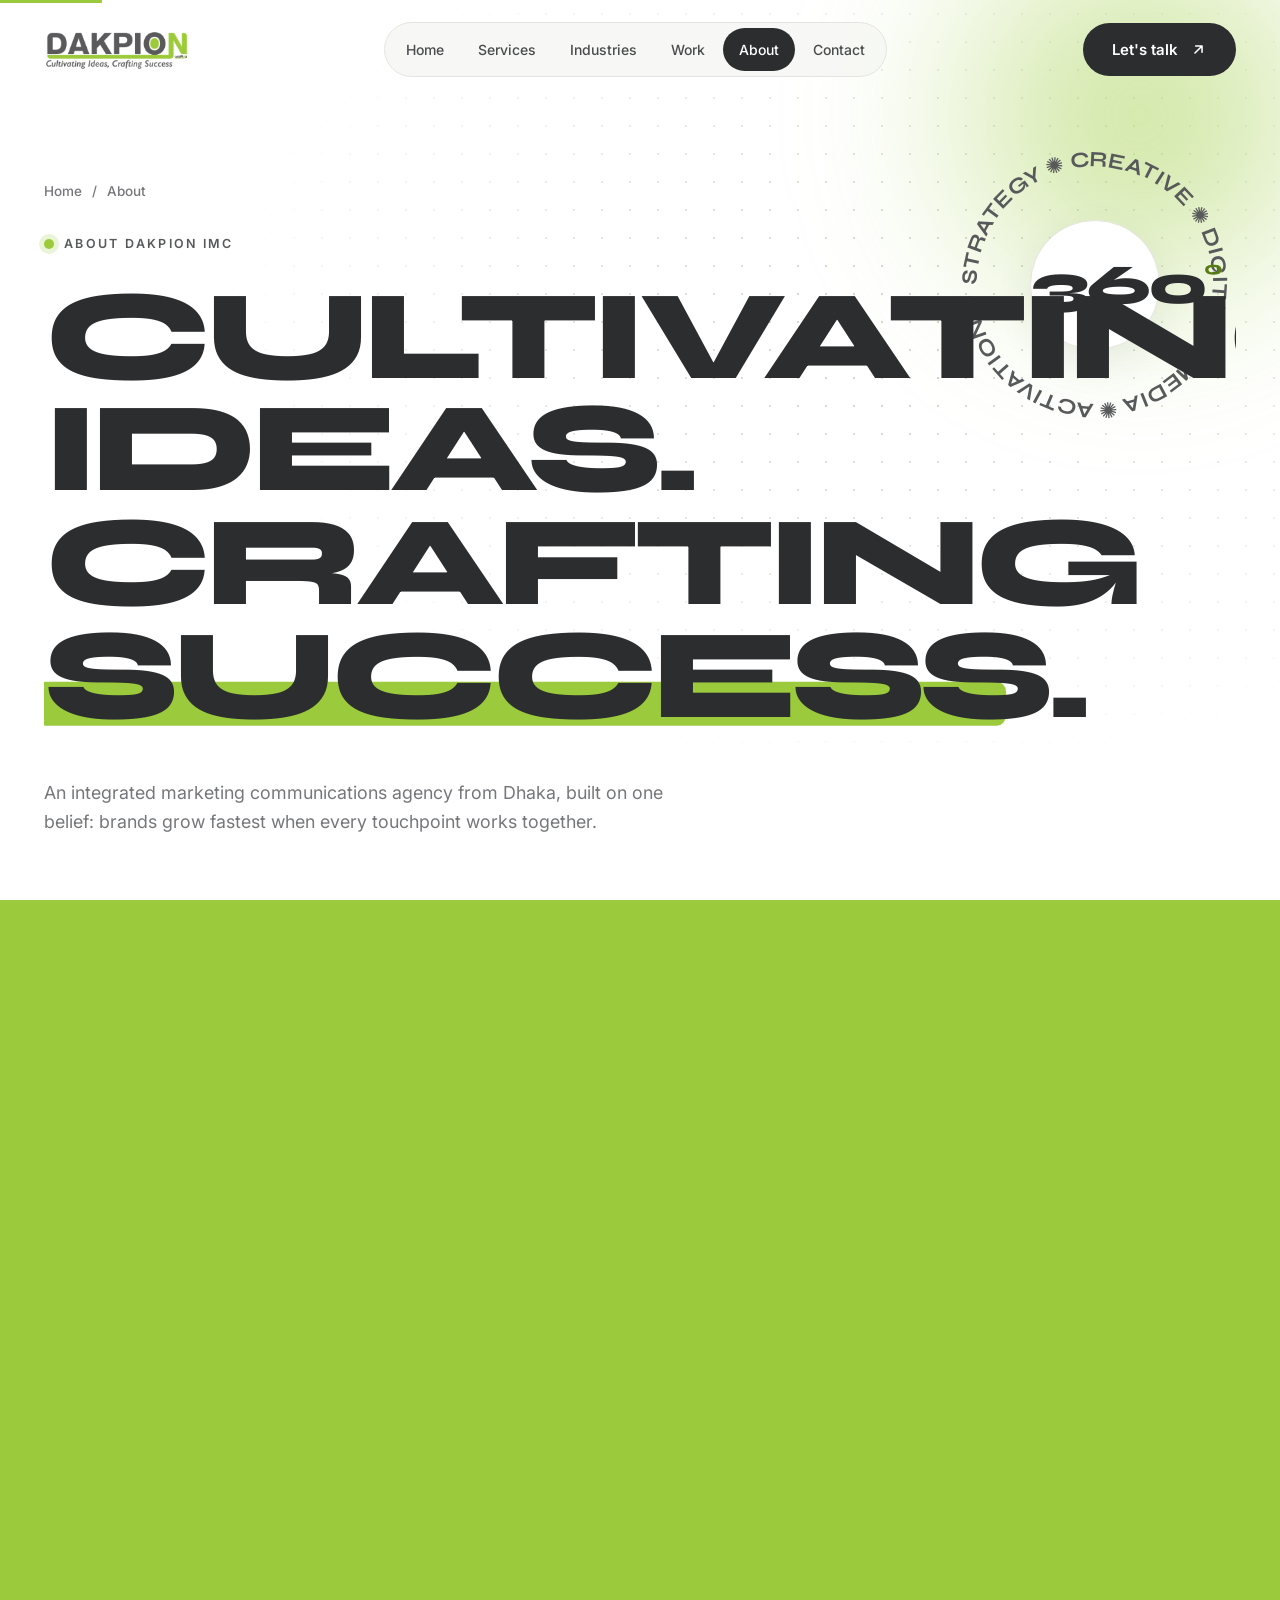
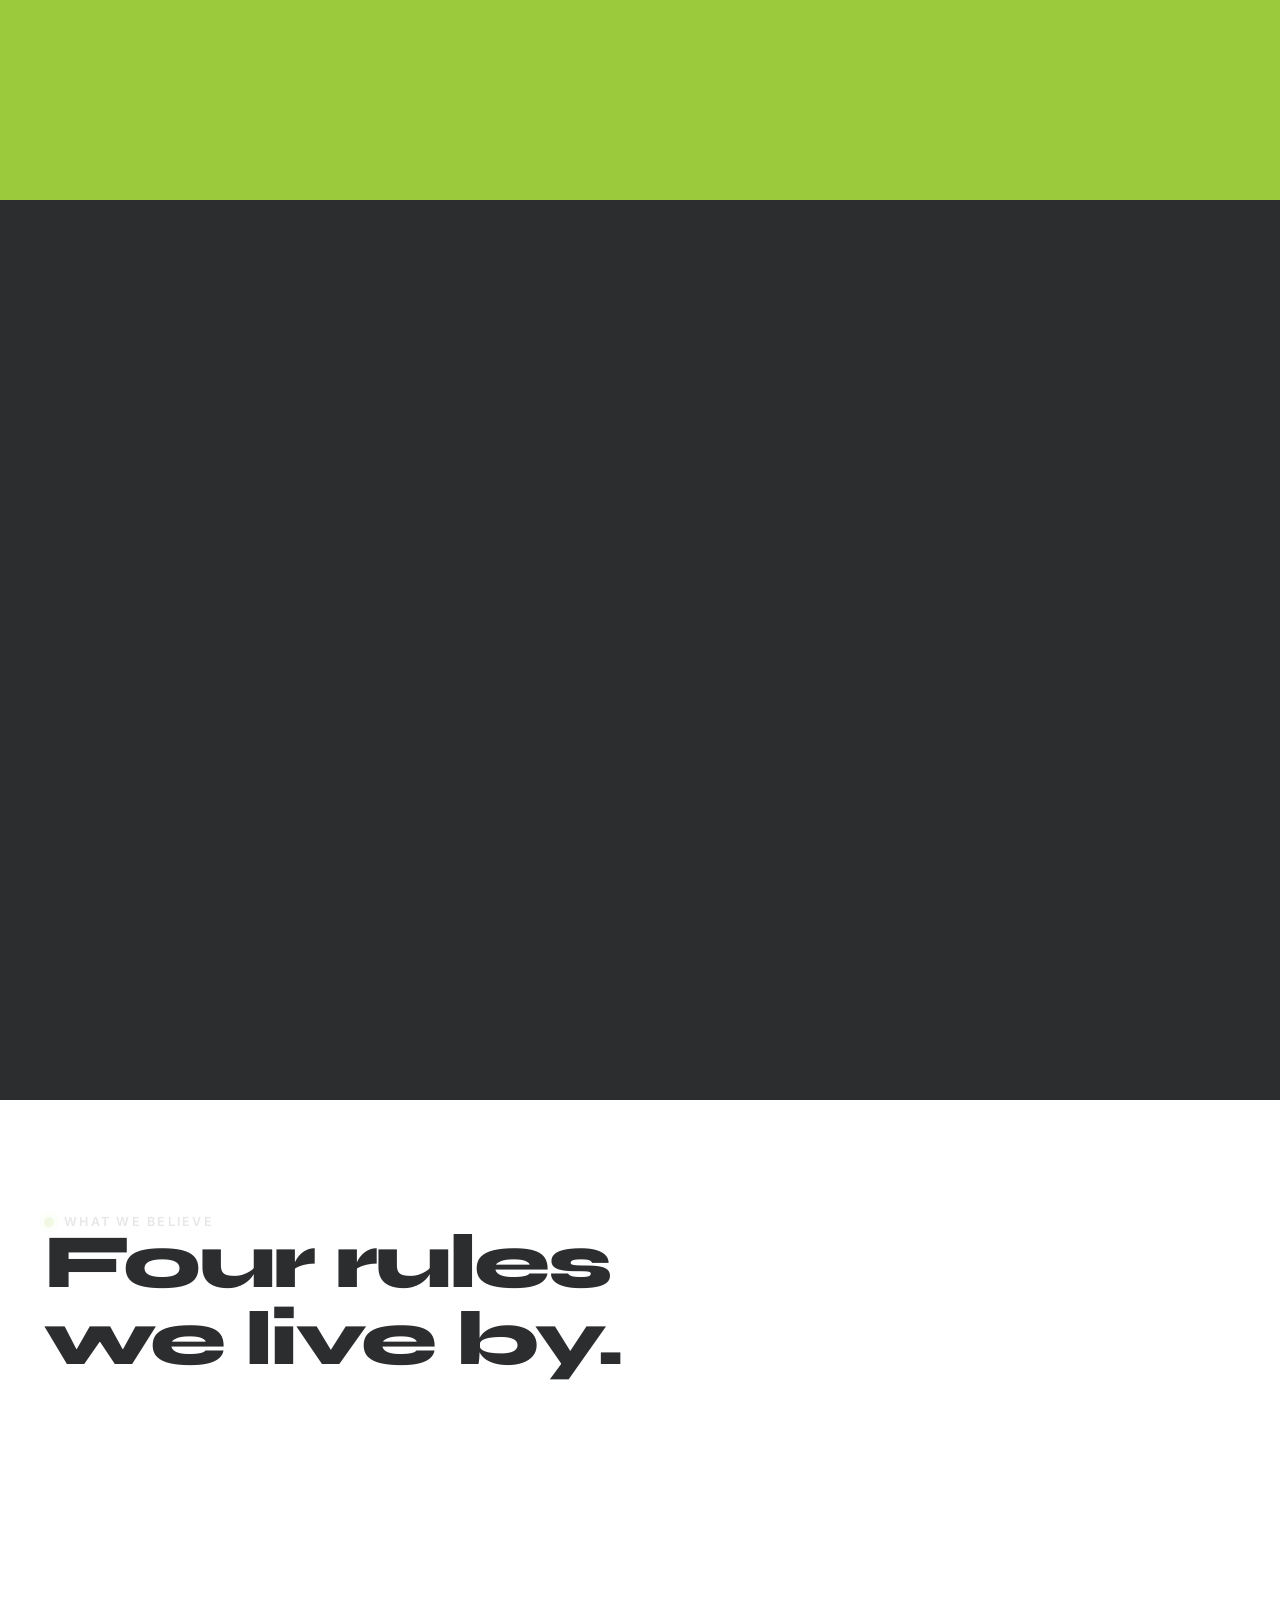
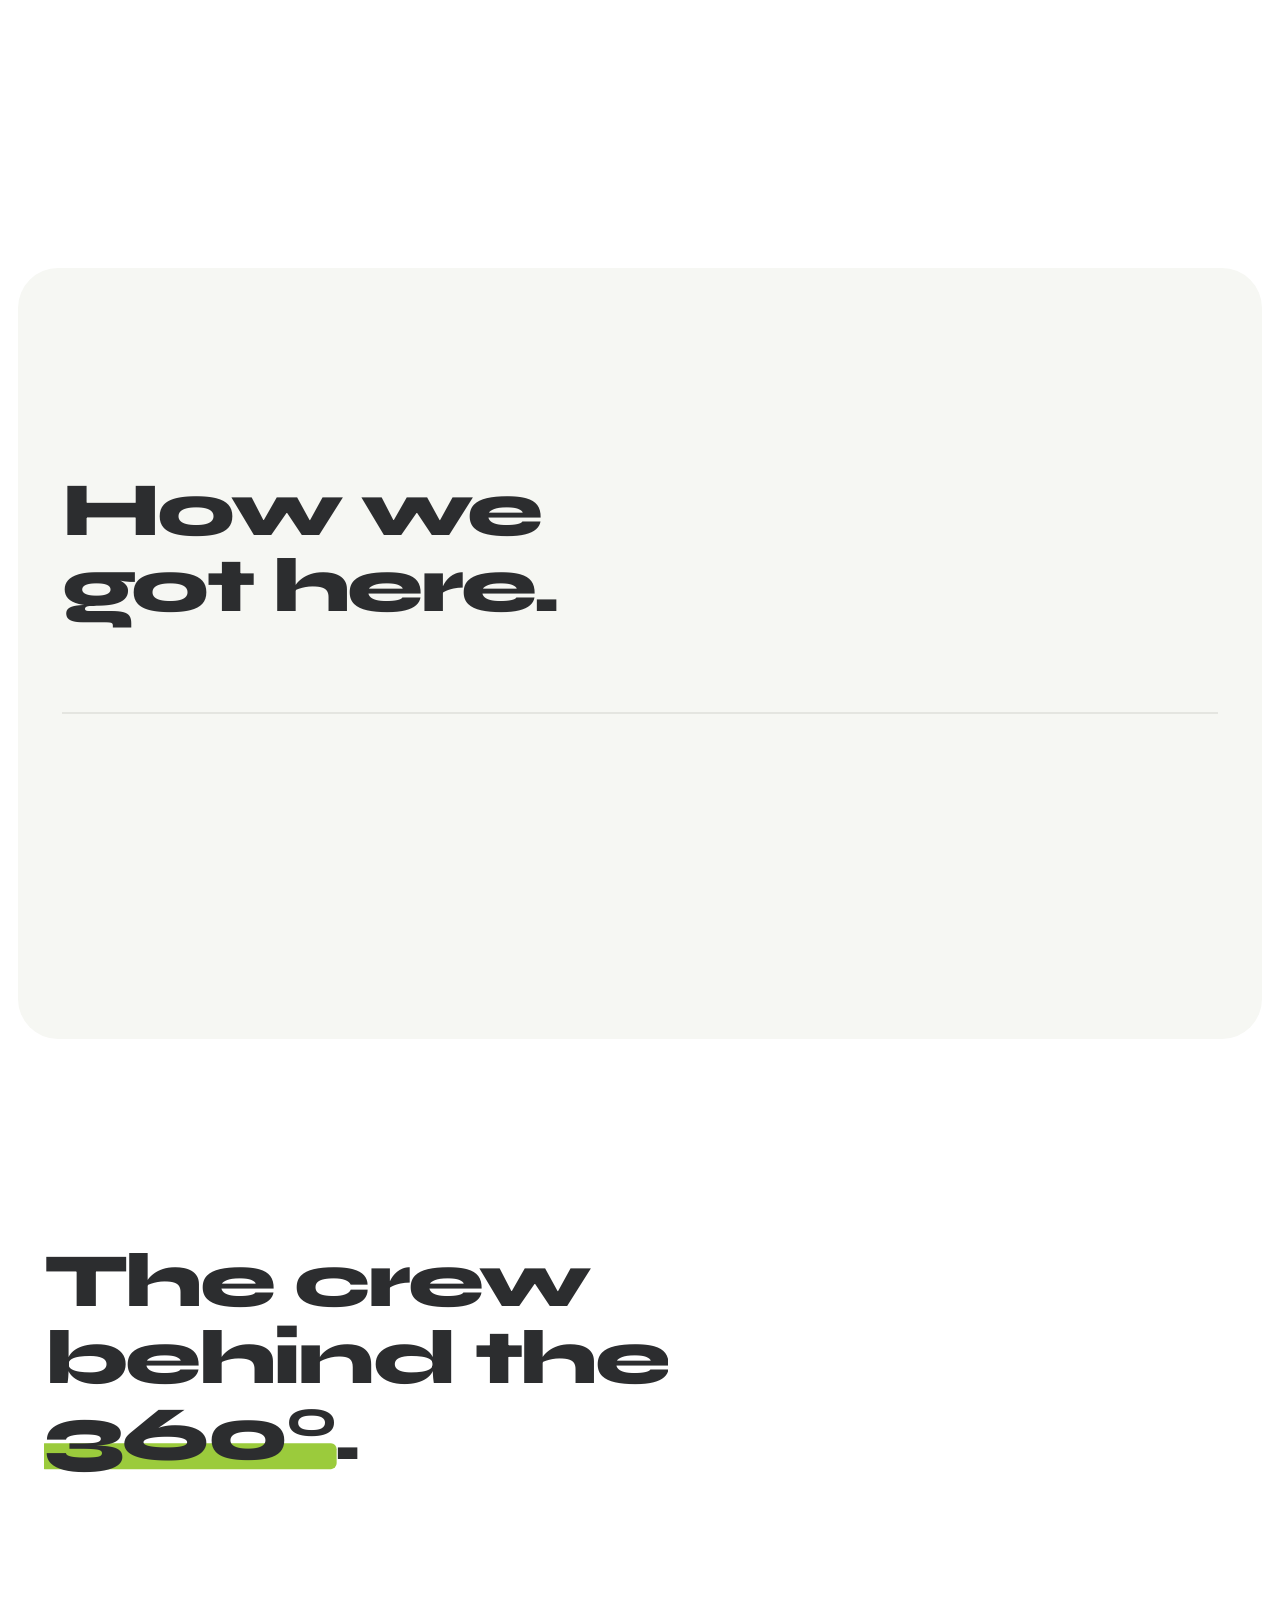
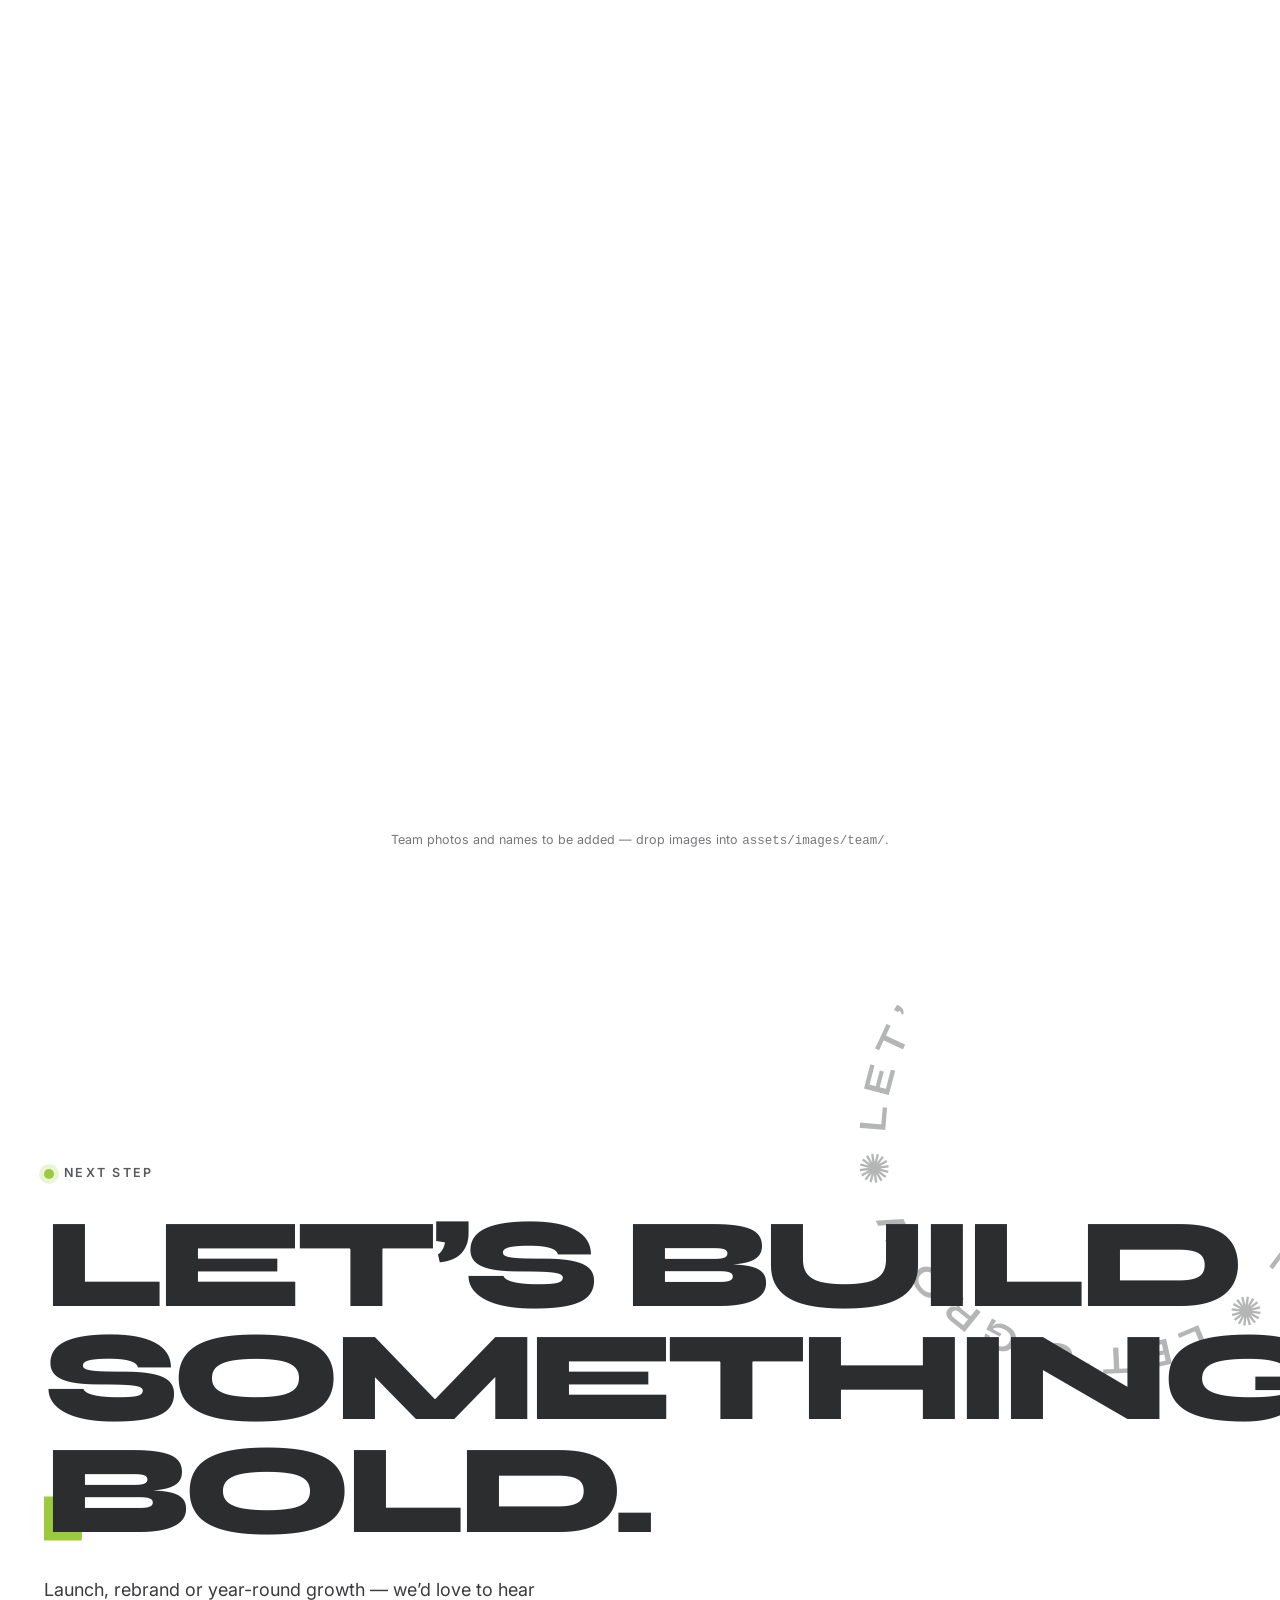
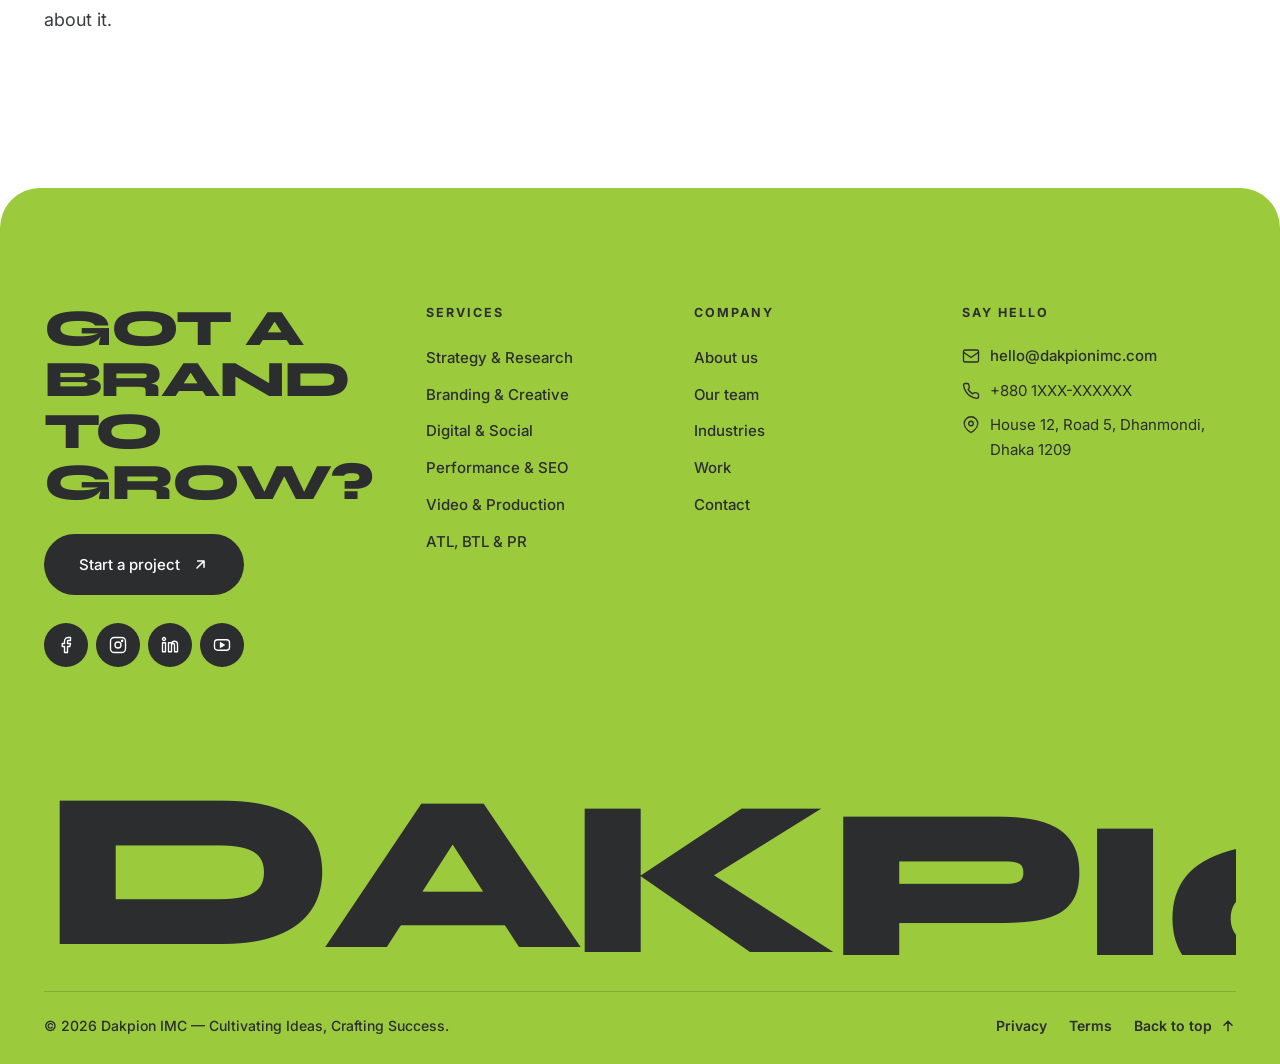
==== commit ec2e76fe: "Restore site to commit 5e22bd5 (light, motion-first v2) Client asked to go back to the "Redesign v2:" ====
--- a/about.html
+++ b/about.html
@@ -3,115 +3,228 @@
 <head>
 <meta charset="UTF-8">
 <meta name="viewport" content="width=device-width, initial-scale=1.0">
-<title>About Us & Our Team — Dakpion IMC</title>
-<meta name="description" content="Dakpion IMC is a 360° integrated marketing communications agency in Dhaka, Bangladesh. Learn our story and meet the team.">
+<title>About Us & Team — Dakpion IMC</title>
+<meta name="description" content="Dakpion IMC is a 360° integrated marketing communications agency in Dhaka, Bangladesh. Meet the team behind strategy, creative, digital, media and activation.">
 <meta name="theme-color" content="#9BCB3C">
-<meta property="og:title" content="About Us & Our Team — Dakpion IMC">
-<meta property="og:description" content="Dakpion IMC is a 360° integrated marketing communications agency in Dhaka, Bangladesh. Learn our story and meet the team.">
+<meta property="og:title" content="About Us & Team — Dakpion IMC">
+<meta property="og:description" content="Dakpion IMC is a 360° integrated marketing communications agency in Dhaka, Bangladesh. Meet the team behind strategy, creative, digital, media and activation.">
 <meta property="og:type" content="website">
 <link rel="icon" href="assets/images/favicon.png">
 <link rel="preconnect" href="https://fonts.googleapis.com">
 <link rel="preconnect" href="https://fonts.gstatic.com" crossorigin>
-<link href="https://fonts.googleapis.com/css2?family=Inter:wght@400;500;600&family=Poppins:wght@500;600;700&family=Instrument+Serif:ital@1&display=swap" rel="stylesheet">
+<link rel="preload" as="image" href="assets/images/logo-dark.webp">
+<link href="https://fonts.googleapis.com/css2?family=Inter:wght@400;500;600;700&family=Syne:wght@600;700;800&display=swap" rel="stylesheet">
 <link rel="stylesheet" href="assets/css/style.css">
-<script>document.documentElement.classList.add('js')</script>
+<script>
+(function(r){r.classList.add('js');try{if(!sessionStorage.getItem('dk-seen')&&!matchMedia('(prefers-reduced-motion: reduce)').matches)r.classList.add('show-loader');if(sessionStorage.getItem('dk-pt'))r.classList.add('pt-enter');}catch(e){}
+setTimeout(function(){if(!window.__animReady){r.classList.add('no-anim');r.classList.remove('show-loader','pt-enter');}},3500);})(document.documentElement);
+</script>
+<script src="assets/js/vendor/gsap.min.js" defer></script>
+<script src="assets/js/vendor/ScrollTrigger.min.js" defer></script>
+<script src="assets/js/vendor/SplitText.min.js" defer></script>
+<script src="assets/js/vendor/lenis.min.js" defer></script>
 <script src="assets/js/main.js" defer></script>
 </head>
 <body data-page="about">
 <!-- @header -->
+<div class="progress" aria-hidden="true"></div>
+<div class="cursor" aria-hidden="true"><span></span></div><div class="cursor-dot" aria-hidden="true"></div>
+<div class="loader" aria-hidden="true"><span>Dakpion IMC — 360° Marketing</span><b>0°</b></div>
+<div class="pt" aria-hidden="true"></div>
 <header class="site-header">
   <div class="container header-inner">
     <a href="index.html" class="brand" aria-label="Dakpion IMC home"><img src="assets/images/logo-dark.webp" width="420" height="116" alt="Dakpion IMC"></a>
-    <nav aria-label="Main"><ul class="nav"><li><a href="index.html" data-nav="home">Home</a></li><li><a href="services.html" data-nav="services">Services</a></li><li><a href="industries.html" data-nav="industries">Industries</a></li><li><a href="portfolio.html" data-nav="work">Our Work</a></li><li><a href="about.html" data-nav="about">About</a></li><li><a href="contact.html" data-nav="contact">Contact</a></li></ul></nav>
-    <div class="header-cta">
-      <a href="contact.html" class="btn btn--lime btn--sm">Let’s talk!</a>
-      <button class="menu-btn" aria-label="Menu" aria-expanded="false" aria-controls="mobile-nav"><span></span><span></span><span></span></button>
-    </div>
-  </div>
-  <nav class="mobile-nav" id="mobile-nav" aria-label="Mobile"><a href="index.html">Home</a><a href="services.html">Services</a><a href="industries.html">Industries</a><a href="portfolio.html">Our Work</a><a href="about.html">About</a><a href="contact.html">Contact</a><a href="contact.html" class="btn btn--lime btn--block">Get my free plan <svg class="icon" aria-hidden="true"><use href="assets/icons/sprite.svg#i-arrow"/></svg></a></nav>
+    <nav aria-label="Main"><ul class="nav"><li><a href="index.html" data-nav="home" data-text="Home"><span>Home</span></a></li><li><a href="services.html" data-nav="services" data-text="Services"><span>Services</span></a></li><li><a href="industries.html" data-nav="industries" data-text="Industries"><span>Industries</span></a></li><li><a href="portfolio.html" data-nav="work" data-text="Work"><span>Work</span></a></li><li><a href="about.html" data-nav="about" data-text="About"><span>About</span></a></li><li><a href="contact.html" data-nav="contact" data-text="Contact"><span>Contact</span></a></li></ul></nav>
+    <div class="header-right">
+      <a href="contact.html" class="btn btn--grey" data-magnetic=".2">Let's talk <svg class="icon" aria-hidden="true"><use href="assets/icons/sprite.svg#i-arrow-ur"/></svg></a>
+      <button class="menu-btn" aria-expanded="false" aria-controls="menu"><span>Menu</span><i><b></b><b></b></i></button>
+    </div>
+  </div>
 </header>
+<div class="menu" id="menu">
+  <ul><li><a href="index.html" style="--i:0">Home</a></li><li><a href="services.html" style="--i:1">Services</a></li><li><a href="industries.html" style="--i:2">Industries</a></li><li><a href="portfolio.html" style="--i:3">Work</a></li><li><a href="about.html" style="--i:4">About</a></li><li><a href="contact.html" style="--i:5">Contact</a></li></ul>
+  <div class="menu-foot"><a href="mailto:hello@dakpionimc.com">hello@dakpionimc.com</a><span>+880 1XXX-XXXXXX · Dhanmondi, Dhaka</span></div>
+</div>
 <!-- /@header -->
 
 <main>
 
 <section class="page-hero">
-  <span class="blob blob--lime" aria-hidden="true"></span><span class="star " aria-hidden="true"></span><span class="ring-shape" aria-hidden="true"></span>
-  <div class="container">
-    <div class="crumbs reveal"><a href="index.html">Home</a><span>/</span><span>About</span></div>
-    <h1 class="reveal" style="--d:.08s">Hi, we’re <span class="sq">Dakpion<svg viewBox="0 0 300 30" preserveAspectRatio="none" aria-hidden="true"><path d="M4 20 Q 40 6 80 17 T 160 16 T 240 15 T 296 10"/></svg></span> 👋</h1>
-    <p class="reveal" style="--d:.16s">Cultivating Ideas, Crafting Success — a 360° marketing agency in Dhaka.</p>
-  </div>
-</section>
-<section class="section" style="padding-top:20px">
-  <div class="container story">
-    <div class="reveal">
-      <span class="sticker">✦ Our story</span>
-      <h2>From a tiny studio to a full <span class="sq">360°<svg viewBox="0 0 300 30" preserveAspectRatio="none" aria-hidden="true"><path d="M4 20 Q 40 6 80 17 T 160 16 T 240 15 T 296 10"/></svg></span> team</h2>
-      <p class="muted">Dakpion started as a small creative and digital studio, helping doctors, clinics and hospitals build trusted brands online. As clients grew, they asked for more — TV ads, billboards, events and media buying.</p>
-      <p class="muted">So we built it. Today strategists, designers, writers, video makers, media planners, developers and event crews work together under one roof.</p>
-      <a href="contact.html" class="btn btn--dark">Work with us <svg class="icon" aria-hidden="true"><use href="assets/icons/sprite.svg#i-arrow"/></svg></a>
-    </div>
-    <div class="timeline" data-stagger><div class="tl pop"><b>2016</b><span>Started in Dhaka as a small creative studio</span></div><div class="tl pop"><b>2019</b><span>Trusted by doctors, clinics &amp; hospitals</span></div><div class="tl pop"><b>2022</b><span>Added video, 3D and a performance ads team</span></div><div class="tl pop"><b>Today</b><span>A full 360° agency — strategy to events!</span></div></div>
-  </div>
-</section>
+  <div class="hero-bg"><div class="blob blob--1"></div></div>
+  <div class="ring" aria-hidden="true">
+  <svg viewBox="0 0 200 200"><defs><path id="rp-page" d="M100,100 m-84,0 a84,84 0 1,1 168,0 a84,84 0 1,1 -168,0"/></defs><text><textPath href="#rp-page" textLength="524">Strategy ✺ Creative ✺ Digital ✺ Media ✺ Activation ✺ </textPath></text></svg>
+  <div class="ring-core"><b>360<sup>°</sup></b></div>
+</div>
+  <div class="container">
+    <div class="crumbs" data-reveal><a href="index.html">Home</a><span>/</span><span>About</span></div>
+    <div class="label" data-reveal>About Dakpion IMC</div>
+    <h1 data-split>Cultivating ideas.<br>Crafting <span class="hl">success.</span></h1>
+    <p class="lead" data-reveal>An integrated marketing communications agency from Dhaka, built on one belief: brands grow fastest when every touchpoint works together.</p>
+  </div>
+</section>
+
 <section class="section" style="padding-top:0">
-  <div class="container"><div class="stats" data-stagger>
-    <div class="bubble pop"><div><b data-count="120" data-suffix="+">120+</b><span>Campaigns</span></div></div>
-    <div class="bubble pop"><div><b data-count="60" data-suffix="+">60+</b><span>Brands</span></div></div>
-    <div class="bubble pop"><div><b data-count="9" data-suffix="+">9+</b><span>Years</span></div></div>
-    <div class="bubble pop"><div><b data-count="92" data-suffix="%">92%</b><span>Retention</span></div></div>
-  </div></div>
-</section>
+  <div class="container split">
+    <div>
+      <div class="label" data-reveal>Our story</div>
+      <h2 data-split>From studio<br>to <span class="hl">360°.</span></h2>
+      <p class="lead" data-reveal>Dakpion started as a small creative and digital studio, and grew by helping healthcare professionals across Bangladesh build trusted brands online. Then our clients asked for more — TV commercials, billboards, events, media buying.</p>
+      <p class="lead" data-reveal>So we built it. Today strategists, designers, writers, filmmakers, media planners, developers and activation crews work under one roof for brands in healthcare, FMCG, real estate, education, e-commerce and more.</p>
+    </div>
+    <div class="orbit-art" data-reveal aria-hidden="true">
+      <span class="o o1"></span><span class="o o2"></span>
+      <span class="o o3"><span><b>IMC</b><span>Integrated Marketing<br>Communications</span></span></span>
+      <span class="dot"><i></i></span><span class="dot dot--2"><i></i></span>
+    </div>
+  </div>
+</section>
+
+<section class="section section--lime round" style="margin:0 clamp(8px,1.4vw,20px);overflow:hidden">
+  <div class="big-360" aria-hidden="true">360°</div>
+  <div class="container" style="position:relative">
+    <div class="head">
+      <div><div class="label" data-reveal>By the numbers</div><h2 data-split>Small team energy.<br>Big brand results.</h2></div>
+    </div>
+    <div class="stats">
+      <div class="stat" data-reveal><b data-count="9" data-suffix="+">9+</b><span>Years building brands in Bangladesh</span></div>
+      <div class="stat" data-reveal><b data-count="120" data-suffix="+">120+</b><span>Integrated campaigns launched</span></div>
+      <div class="stat" data-reveal><b data-count="60" data-suffix="+">60+</b><span>Brands across 8 industries</span></div>
+      <div class="stat" data-reveal><b data-count="92" data-suffix="%">92%</b><span>Clients who stay year after year</span></div>
+    </div>
+  </div>
+</section>
+
 <section class="section">
   <div class="container">
-    <div class="sec-head reveal"><span class="sticker">✦ Our values</span><h2>What we <span class="sq">believe<svg viewBox="0 0 300 30" preserveAspectRatio="none" aria-hidden="true"><path d="M4 20 Q 40 6 80 17 T 160 16 T 240 15 T 296 10"/></svg></span></h2></div>
-    <div class="cards" data-stagger><div class="card pop"><span class="ci"><svg class="icon" aria-hidden="true"><use href="assets/icons/sprite.svg#i-target"/></svg></span><h3>Results first</h3><p>Every idea tied to a goal we can measure.</p></div><div class="card pop"><span class="ci"><svg class="icon" aria-hidden="true"><use href="assets/icons/sprite.svg#i-layers"/></svg></span><h3>Truly integrated</h3><p>All services in one team, no gaps.</p></div><div class="card pop"><span class="ci"><svg class="icon" aria-hidden="true"><use href="assets/icons/sprite.svg#i-users"/></svg></span><h3>Real partners</h3><p>Honest advice and full transparency.</p></div><div class="card pop"><span class="ci"><svg class="icon" aria-hidden="true"><use href="assets/icons/sprite.svg#i-bolt"/></svg></span><h3>Local heart</h3><p>Rooted in Bangladesh, global standards.</p></div></div>
-  </div>
-</section>
+    <div class="head"><div><div class="label" data-reveal>What we believe</div><h2 data-split>Four rules<br>we live by.</h2></div></div>
+    <div class="values"><div class="value" data-reveal><span class="ic"><svg class="icon" aria-hidden="true"><use href="assets/icons/sprite.svg#i-target"/></svg></span><h4>Results over noise</h4><p>Every idea ties to a business goal and a number we can report on.</p></div><div class="value" data-reveal><span class="ic"><svg class="icon" aria-hidden="true"><use href="assets/icons/sprite.svg#i-layers"/></svg></span><h4>Integrated by design</h4><p>Strategy, creative, digital and media in one team — no hand-off gaps.</p></div><div class="value" data-reveal><span class="ic"><svg class="icon" aria-hidden="true"><use href="assets/icons/sprite.svg#i-users"/></svg></span><h4>Partners, not vendors</h4><p>An extension of your team, with honest advice and full transparency.</p></div><div class="value" data-reveal><span class="ic"><svg class="icon" aria-hidden="true"><use href="assets/icons/sprite.svg#i-bolt"/></svg></span><h4>Local soul, global craft</h4><p>Rooted in Bangladeshi culture, built to international standards.</p></div></div>
+  </div>
+</section>
+
+<section class="section section--paper round" style="margin:0 clamp(8px,1.4vw,20px)">
+  <div class="container">
+    <div class="head"><div><div class="label" data-reveal>Journey</div><h2 data-split>How we<br>got here.</h2></div></div>
+    <div class="timeline"><span class="bar"></span><div class="tl" data-reveal><b>2016</b><p>Founded in Dhaka as a creative and digital studio.</p></div><div class="tl" data-reveal><b>2019</b><p>Became a trusted marketing partner for doctors, clinics and hospitals.</p></div><div class="tl" data-reveal><b>2022</b><p>Added in-house video, 3D / CGI production and performance marketing.</p></div><div class="tl" data-reveal><b>Today</b><p>A full 360° IMC agency — strategy, creative, digital, ATL, BTL and PR.</p></div></div>
+  </div>
+</section>
+
 <section class="section" id="team">
-  <span class="deco-float star" style="right:5%;top:14%" aria-hidden="true"></span>
-  <div class="container">
-    <div class="sec-head reveal"><span class="sticker">✦ The crew</span><h2>Meet the <span class="sq">team<svg viewBox="0 0 300 30" preserveAspectRatio="none" aria-hidden="true"><path d="M4 20 Q 40 6 80 17 T 160 16 T 240 15 T 296 10"/></svg></span></h2><p>Specialists in every part of marketing, working together on your brand.</p></div>
-    <div class="team" data-stagger><div class="member pop"><div class="ph">CEO<!-- <img src="assets/images/team/name.webp" alt="Name"> --></div><b>Team member</b><span>Founder &amp; CEO</span></div><div class="member pop"><div class="ph">STR<!-- <img src="assets/images/team/name.webp" alt="Name"> --></div><b>Team member</b><span>Head of Strategy</span></div><div class="member pop"><div class="ph">CD<!-- <img src="assets/images/team/name.webp" alt="Name"> --></div><b>Team member</b><span>Creative Director</span></div><div class="member pop"><div class="ph">DIG<!-- <img src="assets/images/team/name.webp" alt="Name"> --></div><b>Team member</b><span>Head of Digital</span></div><div class="member pop"><div class="ph">ADS<!-- <img src="assets/images/team/name.webp" alt="Name"> --></div><b>Team member</b><span>Performance Lead</span></div><div class="member pop"><div class="ph">PRD<!-- <img src="assets/images/team/name.webp" alt="Name"> --></div><b>Team member</b><span>Head of Production</span></div><div class="member pop"><div class="ph">MED<!-- <img src="assets/images/team/name.webp" alt="Name"> --></div><b>Team member</b><span>Media &amp; Activation Lead</span></div><a class="member member--join pop" href="contact.html"><div class="ph"><svg class="icon" aria-hidden="true"><use href="assets/icons/sprite.svg#i-plus"/></svg></div><b>Join our team</b><span>We’re hiring!</span></a></div>
-    <p class="small-note">Team photos and names to be added (assets/images/team/).</p>
-  </div>
-</section>
-
-<section class="section" style="padding-top:0">
-  <div class="container">
-    <div class="cta pop">
-      <span class="deco d1"></span><span class="deco d2"></span><span class="star " aria-hidden="true"></span>
-      <h2>Let’s grow your brand together!</h2><p>Book a free call with our team today.</p>
-      <div class="hero-cta"><a href="contact.html" class="btn btn--lime btn--lg">Get my free plan <svg class="icon" aria-hidden="true"><use href="assets/icons/sprite.svg#i-arrow"/></svg></a><a href="https://wa.me/8801XXXXXXXXX" class="btn btn--wa btn--lg" target="_blank" rel="noopener"><svg class="icon" aria-hidden="true"><use href="assets/icons/sprite.svg#i-wa"/></svg> WhatsApp</a></div>
-    </div>
-  </div>
-</section>
+  <div class="container">
+    <div class="head">
+      <div><div class="label" data-reveal>Our team</div><h2 data-split>The crew<br>behind the <span class="hl">360°.</span></h2></div>
+      <p class="lead" data-reveal>Specialists in every discipline — one team, sitting together, working on your brand.</p>
+    </div>
+    <div class="team-grid"><div class="member m1" data-tilt data-reveal style="transition-delay:0.00s">
+        <div class="card">
+          <div class="art"><span class="ini">CEO</span><!-- replace with <img src="assets/images/team/NAME.webp" alt="NAME"> --></div>
+          <div class="who"><div><b>Founder &amp; CEO</b><span>Leadership</span></div><div class="soc"><a href="#" aria-label="LinkedIn"><svg class="icon" aria-hidden="true"><use href="assets/icons/sprite.svg#i-in"/></svg></a><a href="#" aria-label="Instagram"><svg class="icon" aria-hidden="true"><use href="assets/icons/sprite.svg#i-ig"/></svg></a></div></div>
+        </div>
+      </div><div class="member m2" data-tilt data-reveal style="transition-delay:0.05s">
+        <div class="card">
+          <div class="art"><span class="ini">STR</span><!-- replace with <img src="assets/images/team/NAME.webp" alt="NAME"> --></div>
+          <div class="who"><div><b>Head of Strategy</b><span>Strategy &amp; Planning</span></div><div class="soc"><a href="#" aria-label="LinkedIn"><svg class="icon" aria-hidden="true"><use href="assets/icons/sprite.svg#i-in"/></svg></a><a href="#" aria-label="Instagram"><svg class="icon" aria-hidden="true"><use href="assets/icons/sprite.svg#i-ig"/></svg></a></div></div>
+        </div>
+      </div><div class="member m3" data-tilt data-reveal style="transition-delay:0.10s">
+        <div class="card">
+          <div class="art"><span class="ini">CD</span><!-- replace with <img src="assets/images/team/NAME.webp" alt="NAME"> --></div>
+          <div class="who"><div><b>Creative Director</b><span>Creative &amp; Design</span></div><div class="soc"><a href="#" aria-label="LinkedIn"><svg class="icon" aria-hidden="true"><use href="assets/icons/sprite.svg#i-in"/></svg></a><a href="#" aria-label="Instagram"><svg class="icon" aria-hidden="true"><use href="assets/icons/sprite.svg#i-ig"/></svg></a></div></div>
+        </div>
+      </div><div class="member m4" data-tilt data-reveal style="transition-delay:0.15s">
+        <div class="card">
+          <div class="art"><span class="ini">DIG</span><!-- replace with <img src="assets/images/team/NAME.webp" alt="NAME"> --></div>
+          <div class="who"><div><b>Head of Digital</b><span>Social &amp; Content</span></div><div class="soc"><a href="#" aria-label="LinkedIn"><svg class="icon" aria-hidden="true"><use href="assets/icons/sprite.svg#i-in"/></svg></a><a href="#" aria-label="Instagram"><svg class="icon" aria-hidden="true"><use href="assets/icons/sprite.svg#i-ig"/></svg></a></div></div>
+        </div>
+      </div><div class="member m5" data-tilt data-reveal style="transition-delay:0.20s">
+        <div class="card">
+          <div class="art"><span class="ini">ROI</span><!-- replace with <img src="assets/images/team/NAME.webp" alt="NAME"> --></div>
+          <div class="who"><div><b>Performance Lead</b><span>Ads, SEO &amp; Analytics</span></div><div class="soc"><a href="#" aria-label="LinkedIn"><svg class="icon" aria-hidden="true"><use href="assets/icons/sprite.svg#i-in"/></svg></a><a href="#" aria-label="Instagram"><svg class="icon" aria-hidden="true"><use href="assets/icons/sprite.svg#i-ig"/></svg></a></div></div>
+        </div>
+      </div><div class="member m6" data-tilt data-reveal style="transition-delay:0.25s">
+        <div class="card">
+          <div class="art"><span class="ini">PRD</span><!-- replace with <img src="assets/images/team/NAME.webp" alt="NAME"> --></div>
+          <div class="who"><div><b>Head of Production</b><span>Video, 3D &amp; CGI</span></div><div class="soc"><a href="#" aria-label="LinkedIn"><svg class="icon" aria-hidden="true"><use href="assets/icons/sprite.svg#i-in"/></svg></a><a href="#" aria-label="Instagram"><svg class="icon" aria-hidden="true"><use href="assets/icons/sprite.svg#i-ig"/></svg></a></div></div>
+        </div>
+      </div><div class="member m7" data-tilt data-reveal style="transition-delay:0.30s">
+        <div class="card">
+          <div class="art"><span class="ini">ACT</span><!-- replace with <img src="assets/images/team/NAME.webp" alt="NAME"> --></div>
+          <div class="who"><div><b>Media &amp; Activation Lead</b><span>ATL, BTL &amp; PR</span></div><div class="soc"><a href="#" aria-label="LinkedIn"><svg class="icon" aria-hidden="true"><use href="assets/icons/sprite.svg#i-in"/></svg></a><a href="#" aria-label="Instagram"><svg class="icon" aria-hidden="true"><use href="assets/icons/sprite.svg#i-ig"/></svg></a></div></div>
+        </div>
+      </div><a class="member member--join" href="contact.html" data-reveal data-cursor="Apply">
+        <div class="card"><div><span class="plus"><svg class="icon" aria-hidden="true"><use href="assets/icons/sprite.svg#i-plus"/></svg></span><h3>Join the crew</h3><p>We're always looking for bold strategists, creators and makers.</p></div></div>
+      </a></div>
+    <p class="note">Team photos and names to be added — drop images into <code>assets/images/team/</code>.</p>
+  </div>
+</section>
+
+<section class="section cta">
+  <div class="ring" aria-hidden="true">
+  <svg viewBox="0 0 200 200"><defs><path id="rp-cta" d="M100,100 m-84,0 a84,84 0 1,1 168,0 a84,84 0 1,1 -168,0"/></defs><text><textPath href="#rp-cta" textLength="524">Let’s talk ✺ Let’s create ✺ Let’s grow ✺ </textPath></text></svg>
+  
+</div>
+  <div class="container cta-inner">
+    <div>
+      <div class="label" data-reveal>Next step</div>
+      <h2 data-split>Let’s build<br>something <span class="hl">bold.</span></h2>
+      <p data-reveal>Launch, rebrand or year-round growth — we’d love to hear about it.</p>
+    </div>
+    <a href="contact.html" class="btn-orb" data-magnetic=".45" data-reveal><span>Start a<br>project<svg class="icon" aria-hidden="true"><use href="assets/icons/sprite.svg#i-arrow-ur"/></svg></span></a>
+  </div>
+</section>
+
 
 </main>
 
 <!-- @footer -->
 <footer class="site-footer">
-  <svg class="wave" viewBox="0 0 180 40" aria-hidden="true"><path d="M6 20 C 26 2, 46 38, 66 20 S 106 2, 126 20 S 160 38, 174 20"/></svg>
-  <div class="container">
-    <div class="f-grid">
-      <div>
-        <a href="index.html" class="f-logo"><img src="assets/images/logo-dark.webp" width="420" height="116" alt="Dakpion IMC" loading="lazy"></a>
-        <p style="margin:0">A 360° marketing agency in Dhaka. Branding, social, ads, video, media and events — all in one friendly team.</p>
-        <div class="social"><a href="#" aria-label="Facebook"><svg class="icon" aria-hidden="true"><use href="assets/icons/sprite.svg#i-fb"/></svg></a><a href="#" aria-label="Instagram"><svg class="icon" aria-hidden="true"><use href="assets/icons/sprite.svg#i-ig"/></svg></a><a href="#" aria-label="LinkedIn"><svg class="icon" aria-hidden="true"><use href="assets/icons/sprite.svg#i-in"/></svg></a><a href="#" aria-label="YouTube"><svg class="icon" aria-hidden="true"><use href="assets/icons/sprite.svg#i-yt"/></svg></a></div>
-      </div>
-      <div><h5>Services</h5><ul><li><a href="services.html#strategy">Strategy &amp; Research</a></li><li><a href="services.html#branding">Branding &amp; Creative</a></li><li><a href="services.html#digital">Social Media Marketing</a></li><li><a href="services.html#performance">Performance Ads &amp; SEO</a></li><li><a href="services.html#production">Video &amp; Photo Production</a></li><li><a href="services.html#tech">Website &amp; E-commerce</a></li></ul></div>
-      <div><h5>Company</h5><ul><li><a href="about.html">About us</a></li><li><a href="about.html#team">Our team</a></li><li><a href="industries.html">Industries</a></li><li><a href="portfolio.html">Our work</a></li><li><a href="contact.html">Contact</a></li></ul></div>
-      <div><h5>Say hi</h5><ul class="f-contact">
-        <li><svg class="icon" aria-hidden="true"><use href="assets/icons/sprite.svg#i-phone"/></svg><a href="tel:+8801XXXXXXXXX">+880 1XXX-XXXXXX</a></li>
-        <li><svg class="icon" aria-hidden="true"><use href="assets/icons/sprite.svg#i-mail"/></svg><a href="mailto:hello@dakpionimc.com">hello@dakpionimc.com</a></li>
-        <li><svg class="icon" aria-hidden="true"><use href="assets/icons/sprite.svg#i-pin"/></svg><span>House 12, Road 5, Dhanmondi, Dhaka 1209</span></li>
-      </ul></div>
-    </div>
-    <div class="f-bottom"><span>&copy; <span id="year">2026</span> Dakpion IMC. Made with ✦ in Dhaka.</span><div><a href="#">Privacy</a><a href="#">Terms</a></div></div>
+  <div class="container">
+    <div class="f-top">
+      <div>
+        <h2>Got a brand<br>to grow?</h2>
+        <a href="contact.html" class="btn btn--grey btn--lg" data-magnetic=".25">Start a project <svg class="icon" aria-hidden="true"><use href="assets/icons/sprite.svg#i-arrow-ur"/></svg></a>
+        <div class="social">
+          <a href="#" aria-label="Facebook"><svg class="icon" aria-hidden="true"><use href="assets/icons/sprite.svg#i-fb"/></svg></a>
+          <a href="#" aria-label="Instagram"><svg class="icon" aria-hidden="true"><use href="assets/icons/sprite.svg#i-ig"/></svg></a>
+          <a href="#" aria-label="LinkedIn"><svg class="icon" aria-hidden="true"><use href="assets/icons/sprite.svg#i-in"/></svg></a>
+          <a href="#" aria-label="YouTube"><svg class="icon" aria-hidden="true"><use href="assets/icons/sprite.svg#i-yt"/></svg></a>
+        </div>
+      </div>
+      <div>
+        <h5>Services</h5>
+        <ul>
+          <li><a class="link" href="services.html#strategy">Strategy &amp; Research</a></li>
+          <li><a class="link" href="services.html#branding">Branding &amp; Creative</a></li>
+          <li><a class="link" href="services.html#digital">Digital &amp; Social</a></li>
+          <li><a class="link" href="services.html#performance">Performance &amp; SEO</a></li>
+          <li><a class="link" href="services.html#production">Video &amp; Production</a></li>
+          <li><a class="link" href="services.html#atl">ATL, BTL &amp; PR</a></li>
+        </ul>
+      </div>
+      <div>
+        <h5>Company</h5>
+        <ul>
+          <li><a class="link" href="about.html">About us</a></li>
+          <li><a class="link" href="about.html#team">Our team</a></li>
+          <li><a class="link" href="industries.html">Industries</a></li>
+          <li><a class="link" href="portfolio.html">Work</a></li>
+          <li><a class="link" href="contact.html">Contact</a></li>
+        </ul>
+      </div>
+      <div>
+        <h5>Say hello</h5>
+        <ul class="f-contact">
+          <li><svg class="icon" aria-hidden="true"><use href="assets/icons/sprite.svg#i-mail"/></svg><a class="link" href="mailto:hello@dakpionimc.com">hello@dakpionimc.com</a></li>
+          <li><svg class="icon" aria-hidden="true"><use href="assets/icons/sprite.svg#i-phone"/></svg><span>+880 1XXX-XXXXXX</span></li>
+          <li><svg class="icon" aria-hidden="true"><use href="assets/icons/sprite.svg#i-pin"/></svg><span>House 12, Road 5, Dhanmondi, Dhaka 1209</span></li>
+        </ul>
+      </div>
+    </div>
+    <div class="f-word" aria-hidden="true"><span>D</span><span>A</span><span>K</span><span>P</span><span>I</span><span>O</span><span>N</span></div>
+    <div class="f-bottom">
+      <span>&copy; <span id="year">2026</span> Dakpion IMC — Cultivating Ideas, Crafting Success.</span>
+      <div class="links"><a class="link" href="#">Privacy</a><a class="link" href="#">Terms</a><a href="#" class="to-top">Back to top <svg class="icon" aria-hidden="true"><use href="assets/icons/sprite.svg#i-arrow"/></svg></a></div>
+    </div>
   </div>
 </footer>
-<a class="wa-float" href="https://wa.me/8801XXXXXXXXX" target="_blank" rel="noopener" aria-label="Chat on WhatsApp"><svg class="icon" aria-hidden="true"><use href="assets/icons/sprite.svg#i-wa"/></svg></a>
-<div class="mobile-bar"><a class="btn" href="tel:+8801XXXXXXXXX"><svg class="icon" aria-hidden="true"><use href="assets/icons/sprite.svg#i-phone"/></svg> Call</a><a class="btn btn--lime" href="contact.html">Free plan</a></div>
 <!-- /@footer -->
 
 </body>
--- a/assets/css/style.css
+++ b/assets/css/style.css
@@ -1,497 +1,654 @@
 /* =====================================================
-   DAKPION IMC — 360° Marketing Solutions · v9 (Playful)
-   Chunky outlines, hard shadows, blobs & stickers.
-   Logo colours only: Graphite #58595B · Lime #9BCB3C
-   Fonts: Poppins (headings) · Inter (text) · Instrument Serif (notes)
-   Motion: CSS keyframes + IntersectionObserver (no libraries)
+   DAKPION IMC — 360° Marketing Solutions · v4
+   Light theme built only on the two logo colours:
+   Graphite #58595B  ·  Lime #9BCB3C
+   Fonts: Syne (display) · Inter (text)
    ===================================================== */
 
 :root {
-  --lime:      #9BCB3C;
-  --lime-600:  #88B92C;
-  --lime-700:  #6E9A1E;
-  --lime-soft: #EAF4D3;
-  --lime-deep: #4F7612;
-
-  --ink:   #26272A;
-  --g-800: #37383B;
-  --g-700: #4A4B4E;
-  --g:     #58595B;
-  --g-500: #6E6F72;
-  --grey-soft: #ECEDE7;
-
-  --cream: #FBFAF4;
+  /* Lime family */
+  --lime:       #9BCB3C;
+  --lime-hi:    #B4DD62;
+  --lime-soft:  #EAF4D6;
+  --lime-wash:  #F4F9EA;
+  --lime-deep:  #557D12;   /* lime for text on white (AA) */
+
+  /* Graphite family */
+  --g-900: #2C2D2F;        /* headings */
+  --g-800: #3A3B3D;
+  --g-700: #4A4B4D;        /* body text */
+  --g:     #58595B;        /* logo grey */
+  --g-500: #76777A;        /* muted */
+  --g-300: #B9BAB8;
+  --line:  #E4E5E0;
+  --line-2:#D6D8D1;
+
+  /* Surfaces */
   --white: #FFFFFF;
-
-  --bw: 2px;                                /* outline width */
-  --sh: 5px 5px 0 var(--ink);               /* hard shadow */
-  --sh-lg: 8px 8px 0 var(--ink);
-  --r: 26px;
-  --r-sm: 16px;
+  --paper: #F6F7F3;
+  --paper-2:#EDEFE8;
+
+  --shadow-sm: 0 2px 10px rgba(44,45,47,.05);
+  --shadow-md: 0 14px 40px rgba(44,45,47,.08);
+  --shadow-lg: 0 30px 80px rgba(44,45,47,.14);
+
+  --r-md: 18px;
+  --r-lg: 28px;
+  --r-xl: 40px;
   --r-full: 999px;
 
-  --ff-h: 'Poppins', system-ui, sans-serif;
-  --ff: 'Inter', system-ui, -apple-system, 'Segoe UI', Roboto, sans-serif;
-  --ff-note: 'Instrument Serif', Georgia, serif;
-
-  --max-w: 1200px;
-  --gutter: clamp(16px, 4vw, 36px);
-  --spring: cubic-bezier(.34,1.56,.64,1);
+  --ff-d: 'Syne', 'Inter', system-ui, sans-serif;
+  --ff: 'Inter', system-ui, -apple-system, 'Segoe UI', sans-serif;
+
+  --max-w: 1320px;
+  --gutter: clamp(18px, 4vw, 44px);
   --ease: cubic-bezier(.22,1,.36,1);
-}
-
-/* ── Base ────────────────────────────────────────── */
+  --ease-io: cubic-bezier(.76,0,.24,1);
+}
+
+/* ── Reset ───────────────────────────────────────── */
 *,*::before,*::after { box-sizing:border-box; }
-html { scroll-behavior:smooth; -webkit-text-size-adjust:100%; }
-body { margin:0; font-family:var(--ff); font-size:16px; line-height:1.6; color:var(--g-700); background:var(--cream); -webkit-font-smoothing:antialiased; }
+html { -webkit-text-size-adjust:100%; }
+html.lenis, html.lenis body { height:auto; }
+.lenis.lenis-smooth { scroll-behavior:auto !important; }
+body {
+  margin:0; font-family:var(--ff); font-size:16px; line-height:1.65;
+  color:var(--g-700); background:var(--white);
+  -webkit-font-smoothing:antialiased; overflow-x:hidden;
+}
 main { overflow-x:clip; }
 img, svg { display:block; max-width:100%; }
 a { color:inherit; text-decoration:none; }
 ul { list-style:none; margin:0; padding:0; }
 button, input, textarea, select { font:inherit; color:inherit; }
 button { cursor:pointer; background:none; border:0; padding:0; }
-h1,h2,h3,h4 { font-family:var(--ff-h); color:var(--ink); margin:0 0 .45em; font-weight:700; line-height:1.12; letter-spacing:-.03em; }
-h1 { font-size:clamp(38px, 5.2vw, 66px); line-height:1.04; }
-h2 { font-size:clamp(28px, 3.3vw, 44px); }
-h3 { font-size:20px; letter-spacing:-.02em; }
+h1,h2,h3,h4 { font-family:var(--ff-d); color:var(--g-900); margin:0 0 .45em; font-weight:700; line-height:1; letter-spacing:-.035em; }
+h2 { font-size:clamp(38px, 6vw, 92px); font-weight:800; }
+h3 { font-size:clamp(22px, 2.2vw, 30px); letter-spacing:-.02em; line-height:1.1; }
+h4 { font-size:19px; letter-spacing:-.01em; line-height:1.2; }
 p { margin:0 0 1em; }
-::selection { background:var(--lime); color:var(--ink); }
-:focus-visible { outline:3px solid var(--lime-deep); outline-offset:3px; border-radius:8px; }
-.icon { width:20px; height:20px; flex:none; }
+::selection { background:var(--lime); color:var(--g-900); }
+:focus-visible { outline:2.5px solid var(--lime-deep); outline-offset:3px; border-radius:8px; }
+.icon { width:22px; height:22px; flex:none; }
 .sr-only { position:absolute; width:1px; height:1px; overflow:hidden; clip:rect(0 0 0 0); white-space:nowrap; }
-.muted { color:var(--g-500); }
-.note { font-family:var(--ff-note); font-style:italic; font-size:21px; color:var(--g); }
-.small-note { font-size:12.5px; color:var(--g-500); text-align:center; margin:18px 0 0; }
-
+
+/* Accent treatments */
+.hl { position:relative; display:inline-block; z-index:0; }
+.hl::after {
+  content:''; position:absolute; left:-.06em; right:-.06em; bottom:.06em; height:.34em;
+  background:var(--lime); z-index:-1; border-radius:.08em;
+  transform-origin:left; transform:scaleX(var(--hl, 1));
+}
+.stroke { color:transparent; -webkit-text-stroke:1.5px var(--g-900); }
+.lime-text { color:var(--lime-deep); }
+
+/* ── Layout ──────────────────────────────────────── */
 .container { max-width:var(--max-w); margin:0 auto; padding:0 var(--gutter); }
-.section { position:relative; padding:clamp(52px, 7vw, 92px) 0; }
-.sec-head { max-width:680px; margin:0 auto clamp(32px, 4vw, 52px); text-align:center; }
-.sec-head p { font-size:17px; color:var(--g-500); margin:0; }
-.sec-head--left { margin-left:0; text-align:left; }
-.sticker { display:inline-flex; align-items:center; gap:8px; padding:7px 14px; border-radius:var(--r-full); background:var(--white); border:var(--bw) solid var(--ink); font-family:var(--ff-h); font-weight:600; font-size:13px; color:var(--ink); transform:rotate(-2deg); margin-bottom:16px; }
-.sticker--lime { background:var(--lime); }
-
-/* Squiggle underline under a word */
-.sq { position:relative; white-space:nowrap; isolation:isolate; }
-.sq svg { position:absolute; left:-3%; bottom:-.12em; width:106%; height:.34em; z-index:-1; overflow:visible; }
-.sq path { fill:none; stroke:var(--lime); stroke-width:8; stroke-linecap:round; stroke-dasharray:400; stroke-dashoffset:400; transition:stroke-dashoffset 1.1s var(--ease) .35s; }
-.in .sq path, .sq.in path, .hero .sq path { stroke-dashoffset:0; }
-.hero .sq path { animation:draw 1.2s var(--ease) .6s backwards; }
-@keyframes draw { from { stroke-dashoffset:400; } }
+.section { padding:clamp(88px, 12vw, 170px) 0; position:relative; }
+.section--paper { background:var(--paper); }
+.section--lime { background:var(--lime); color:var(--g-900); }
+.section--lime p { color:var(--g-800); }
+.round-top { border-radius:var(--r-xl) var(--r-xl) 0 0; }
+.round { border-radius:var(--r-xl); }
+
+.label {
+  display:inline-flex; align-items:center; gap:10px;
+  font-size:12.5px; font-weight:600; letter-spacing:.18em; text-transform:uppercase;
+  color:var(--g); margin-bottom:26px;
+}
+.label::before { content:''; width:10px; height:10px; border-radius:50%; background:var(--lime); box-shadow:0 0 0 5px var(--lime-soft); }
+.section--lime .label { color:var(--g-900); }
+.section--lime .label::before { background:var(--g-900); box-shadow:0 0 0 5px rgba(44,45,47,.12); }
+.lead { font-size:clamp(17px, 1.4vw, 20px); color:var(--g-500); max-width:620px; line-height:1.6; }
+
+.head { display:flex; justify-content:space-between; align-items:flex-end; gap:24px 48px; flex-wrap:wrap; margin-bottom:clamp(44px, 6vw, 80px); }
+.head > div { max-width:860px; }
+.head h2 { margin:0; }
+.head .lead { margin:0; }
 
 /* ── Buttons ─────────────────────────────────────── */
-.btn { position:relative; display:inline-flex; align-items:center; justify-content:center; gap:9px; padding:14px 24px; border-radius:var(--r-full); border:var(--bw) solid var(--ink); font-family:var(--ff-h); font-weight:600; font-size:15px; line-height:1.2; white-space:nowrap; color:var(--ink); background:var(--white); box-shadow:0 4px 0 var(--ink); transition:transform .15s var(--ease), box-shadow .15s var(--ease), background .2s; }
-.btn .icon { width:17px; height:17px; }
-.btn:hover { transform:translateY(-2px); box-shadow:0 6px 0 var(--ink); }
-.btn:active { transform:translateY(3px); box-shadow:0 1px 0 var(--ink); }
-.btn--dark { background:var(--ink); color:#fff; box-shadow:0 4px 0 #000; }
-.btn--dark:hover { box-shadow:0 6px 0 #000; }
-.btn--lime { background:var(--lime); }
-.btn--wa { background:#25D366; color:#fff; }
-.btn--lg { padding:17px 30px; font-size:16px; }
-.btn--sm { padding:10px 18px; font-size:14px; }
-.btn--block { width:100%; }
-.link { display:inline-flex; align-items:center; gap:6px; font-family:var(--ff-h); font-weight:600; font-size:14.5px; color:var(--ink); }
-.link .icon { width:16px; height:16px; transition:transform .25s var(--spring); }
-.link:hover .icon { transform:translateX(4px); }
+.btn {
+  position:relative; display:inline-flex; align-items:center; justify-content:center; gap:12px;
+  padding:17px 28px; border-radius:var(--r-full); overflow:hidden; isolation:isolate;
+  font-weight:600; font-size:15px; line-height:1; white-space:nowrap;
+  border:1.5px solid transparent; transition:color .45s var(--ease), border-color .3s;
+}
+.btn::before {
+  content:''; position:absolute; inset:0; z-index:-1; border-radius:inherit;
+  transform:translateY(101%); transition:transform .5s var(--ease);
+}
+.btn:hover::before { transform:none; }
+.btn .icon { width:17px; height:17px; transition:transform .45s var(--ease); }
+.btn:hover .icon { transform:rotate(-45deg); }
+.btn--lime { background:var(--lime); color:var(--g-900); }
+.btn--lime::before { background:var(--g-900); }
+.btn--lime:hover { color:#fff; }
+.btn--grey { background:var(--g-900); color:#fff; }
+.btn--grey::before { background:var(--lime); }
+.btn--grey:hover { color:var(--g-900); }
+.btn--line { border-color:var(--line-2); color:var(--g-900); }
+.btn--line::before { background:var(--g-900); }
+.btn--line:hover { color:#fff; border-color:var(--g-900); }
+.btn--lg { padding:21px 34px; font-size:16px; }
+
+.link { display:inline-flex; align-items:center; gap:8px; font-weight:600; color:var(--g-900); position:relative; }
+.link::after { content:''; position:absolute; left:0; right:0; bottom:-3px; height:1.5px; background:currentColor; transform-origin:right; transform:scaleX(0); transition:transform .5s var(--ease); }
+.link:hover::after { transform-origin:left; transform:scaleX(1); }
+.link .icon { width:16px; height:16px; }
+
+.btn-orb {
+  position:relative; display:grid; place-items:center; text-align:center;
+  width:clamp(150px, 16vw, 210px); aspect-ratio:1; border-radius:50%;
+  background:var(--g-900); color:#fff; font-family:var(--ff-d); font-weight:700; font-size:17px; line-height:1.15;
+  transition:background .4s, color .4s;
+}
+.btn-orb:hover { background:var(--lime); color:var(--g-900); }
+.btn-orb > span { display:block; }
+.btn-orb .icon { width:26px; height:26px; margin:10px auto 0; }
+
+.tag { display:inline-flex; padding:7px 14px; border-radius:var(--r-full); border:1px solid var(--line-2); font-size:13px; font-weight:500; color:var(--g-700); background:var(--white); }
+.tags { display:flex; flex-wrap:wrap; gap:8px; }
+
+/* ── Chrome: progress, cursor, loader, transition ─ */
+.progress { position:fixed; top:0; left:0; right:0; height:3px; background:var(--lime); transform-origin:left; transform:scaleX(0); z-index:200; pointer-events:none; }
+
+.cursor, .cursor-dot { position:fixed; top:0; left:0; pointer-events:none; z-index:300; border-radius:50%; opacity:0; }
+.cursor {
+  width:44px; height:44px; margin:-22px 0 0 -22px; border:1.5px solid var(--g);
+  display:grid; place-items:center; transition:width .35s var(--ease), height .35s var(--ease), margin .35s var(--ease), background .35s, border-color .35s, opacity .3s;
+}
+.cursor span { font-size:12.5px; font-weight:700; color:var(--g-900); opacity:0; transition:opacity .2s; letter-spacing:.02em; }
+.cursor-dot { width:6px; height:6px; margin:-3px 0 0 -3px; background:var(--g-900); }
+.cursor.is-hover { width:64px; height:64px; margin:-32px 0 0 -32px; border-color:var(--lime); background:rgba(155,203,60,.18); }
+.cursor.is-label { width:96px; height:96px; margin:-48px 0 0 -48px; background:var(--lime); border-color:var(--lime); }
+.cursor.is-label span { opacity:1; }
+.has-cursor .cursor, .has-cursor .cursor-dot { opacity:1; }
+
+.loader { position:fixed; inset:0; z-index:400; background:var(--lime); display:none; align-items:flex-end; justify-content:space-between; padding:var(--gutter); }
+.show-loader .loader { display:flex; }
+.loader b { font-family:var(--ff-d); font-weight:800; font-size:clamp(90px, 22vw, 320px); line-height:.8; letter-spacing:-.06em; color:var(--g-900); }
+.loader span { font-family:var(--ff-d); font-weight:700; font-size:18px; color:var(--g-900); }
+
+.pt { position:fixed; inset:0; z-index:350; background:var(--lime); transform:translateY(100%); pointer-events:none; }
+.pt::after { content:''; position:absolute; inset:0; background:var(--g-900); transform:translateY(100%); transition:inherit; }
+.pt-enter .pt { transform:none; }
 
 /* ── Header ──────────────────────────────────────── */
-.site-header { position:sticky; top:0; z-index:100; padding:14px 0; background:rgba(251,250,244,.9); backdrop-filter:blur(10px); -webkit-backdrop-filter:blur(10px); transition:box-shadow .3s; }
-.site-header.is-scrolled { box-shadow:0 2px 0 var(--ink); }
-.header-inner { display:flex; align-items:center; justify-content:space-between; gap:16px; }
-.brand img { height:36px; width:auto; }
-.nav { display:flex; gap:4px; padding:5px; border-radius:var(--r-full); background:var(--white); border:var(--bw) solid var(--ink); }
-.nav a { display:block; padding:8px 15px; border-radius:var(--r-full); font-family:var(--ff-h); font-size:14px; font-weight:500; color:var(--ink); transition:background .2s; }
-.nav a:hover { background:var(--lime-soft); }
-.nav li.active a { background:var(--lime); }
-.header-cta { display:flex; align-items:center; gap:10px; }
-.menu-btn { display:none; flex-direction:column; align-items:center; justify-content:center; width:46px; height:46px; border-radius:50%; background:var(--white); border:var(--bw) solid var(--ink); box-shadow:0 3px 0 var(--ink); }
-.menu-btn span { display:block; width:18px; height:2.5px; background:var(--ink); border-radius:2px; transition:transform .3s var(--spring), opacity .2s; }
-.menu-btn span + span { margin-top:4px; }
-.menu-open .menu-btn span:nth-child(1) { transform:translateY(6.5px) rotate(45deg); }
-.menu-open .menu-btn span:nth-child(2) { opacity:0; }
-.menu-open .menu-btn span:nth-child(3) { transform:translateY(-6.5px) rotate(-45deg); }
-.mobile-nav { display:none; }
+.site-header { position:fixed; top:0; left:0; right:0; z-index:100; padding:22px 0; transition:transform .6s var(--ease), padding .4s var(--ease), background .4s, box-shadow .4s; }
+.site-header.is-scrolled { padding:12px 0; background:rgba(255,255,255,.86); backdrop-filter:saturate(1.6) blur(16px); -webkit-backdrop-filter:saturate(1.6) blur(16px); box-shadow:0 1px 0 var(--line); }
+.site-header.is-hidden { transform:translateY(-110%); }
+.header-inner { display:flex; align-items:center; justify-content:space-between; gap:20px; }
+.brand img { height:40px; width:auto; }
+.nav { display:flex; gap:2px; padding:5px; border-radius:var(--r-full); background:rgba(246,247,243,.8); border:1px solid var(--line); backdrop-filter:blur(10px); }
+.nav a { position:relative; display:block; overflow:hidden; padding:10px 16px; border-radius:var(--r-full); font-size:14px; font-weight:500; color:var(--g-700); transition:background .3s, color .3s; }
+.nav a span { display:block; transition:transform .45s var(--ease); }
+.nav a::after { content:attr(data-text); position:absolute; left:16px; right:16px; top:100%; padding-top:10px; transition:transform .45s var(--ease); }
+.nav a:hover span, .nav a:hover::after { transform:translateY(-100%); }
+.nav a:hover::after { transform:translateY(calc(-100% - 10px)); }
+.nav li.active a { background:var(--g-900); color:#fff; }
+.header-right { display:flex; align-items:center; gap:10px; }
+.menu-btn { display:none; align-items:center; gap:10px; padding:12px 18px; border-radius:var(--r-full); background:var(--g-900); color:#fff; font-weight:600; font-size:14px; }
+.menu-btn i { display:grid; gap:4px; }
+.menu-btn i b { display:block; width:18px; height:2px; background:currentColor; border-radius:2px; transition:transform .4s var(--ease); }
+.menu-open .brand { background:#fff; border-radius:14px; padding:6px 10px; margin:-6px -10px; }
+.menu-open .menu-btn i b:first-child { transform:translateY(3px) rotate(45deg); }
+.menu-open .menu-btn i b:last-child { transform:translateY(-3px) rotate(-45deg); }
+
+.menu { position:fixed; inset:0; z-index:95; background:var(--lime); padding:110px var(--gutter) 32px; display:flex; flex-direction:column; justify-content:space-between; clip-path:circle(0% at calc(100% - 60px) 44px); transition:clip-path .8s var(--ease-io); visibility:hidden; }
+.menu-open .menu { clip-path:circle(150% at calc(100% - 60px) 44px); visibility:visible; }
+.menu ul a { display:block; font-family:var(--ff-d); font-weight:800; font-size:clamp(40px, 11vw, 72px); line-height:1.05; letter-spacing:-.04em; color:var(--g-900); transform:translateY(40px); opacity:0; transition:transform .7s var(--ease), opacity .7s var(--ease); transition-delay:calc(.25s + var(--i) * .05s); }
+.menu-open .menu ul a { transform:none; opacity:1; }
+.menu-foot { display:flex; flex-direction:column; gap:6px; font-size:15px; color:var(--g-800); }
 
 /* ── Hero ────────────────────────────────────────── */
-.hero { position:relative; padding:clamp(28px, 5vw, 56px) 0 clamp(48px, 6vw, 80px); }
-.hero-grid { display:grid; grid-template-columns:1.05fr .95fr; gap:clamp(24px, 4vw, 48px); align-items:center; }
-.hero h1 { margin:6px 0 20px; }
-.hero .sub { font-size:clamp(16.5px, 1.4vw, 19px); color:var(--g-500); max-width:520px; margin-bottom:30px; }
-.hero-cta { position:relative; display:flex; gap:14px; flex-wrap:wrap; align-items:center; }
-.hero-cta .note { position:absolute; left:clamp(180px, 20vw, 250px); top:calc(100% + 10px); white-space:nowrap; transform:rotate(-3deg); }
-.trust { display:flex; align-items:center; gap:12px; margin-top:52px; }
-.avatars { display:flex; }
-.avatars span { width:40px; height:40px; margin-left:-10px; border-radius:50%; border:var(--bw) solid var(--ink); display:grid; place-items:center; font-family:var(--ff-h); font-weight:700; font-size:12.5px; color:var(--ink); background:var(--lime-soft); }
-.avatars span:first-child { margin-left:0; }
-.avatars span:nth-child(2) { background:var(--lime); }
-.avatars span:nth-child(3) { background:var(--grey-soft); }
-.avatars span:nth-child(4) { background:var(--ink); color:#fff; }
-.stars { display:flex; gap:2px; color:#F5B301; }
-.stars .icon { width:16px; height:16px; }
-.trust p { margin:0; font-size:14px; line-height:1.4; color:var(--g-500); }
-.trust b { color:var(--ink); }
-
-/* Hero art (pure CSS/SVG) */
-.art { position:relative; aspect-ratio:1 / .95; width:100%; max-width:560px; margin-left:auto; }
-.blob { position:absolute; will-change:border-radius, transform; }
-.blob--lime { width:70%; height:72%; right:6%; top:10%; background:var(--lime); border-radius:46% 54% 58% 42% / 48% 44% 56% 52%; animation:morph 11s ease-in-out infinite; }
-.blob--grey { width:36%; height:38%; left:2%; bottom:2%; background:var(--g); border-radius:50% 50% 50% 50% / 60% 60% 40% 40%; animation:morph 13s ease-in-out infinite reverse; }
-.ring-shape { position:absolute; right:0; bottom:14%; width:15%; aspect-ratio:1; border-radius:50%; border:clamp(10px, 1.3vw, 15px) solid var(--ink); animation:bob 6s ease-in-out infinite; }
-.star { position:absolute; left:10%; top:4%; width:12%; aspect-ratio:1; background:var(--ink); clip-path:polygon(50% 0,61% 35%,98% 35%,68% 57%,79% 91%,50% 70%,21% 91%,32% 57%,2% 35%,39% 35%); animation:spin 14s linear infinite; }
-.star--sm { left:auto; right:18%; top:auto; bottom:4%; width:6%; background:var(--lime-deep); animation-duration:9s; animation-direction:reverse; }
-.squiggle { position:absolute; right:-2%; top:-2%; width:30%; overflow:visible; }
-.squiggle path { fill:none; stroke:var(--ink); stroke-width:6; stroke-linecap:round; stroke-dasharray:260; animation:draw-loop 5s ease-in-out infinite; }
-@keyframes draw-loop { 0% { stroke-dashoffset:260; } 40%, 70% { stroke-dashoffset:0; } 100% { stroke-dashoffset:-260; } }
-.mega { position:absolute; left:48%; top:26%; width:34%; animation:wiggle 3.2s ease-in-out infinite; transform-origin:20% 60%; }
-.mega svg { width:100%; overflow:visible; }
-.sticker-card { position:absolute; z-index:2; padding:12px 16px; border-radius:18px; background:var(--white); border:var(--bw) solid var(--ink); box-shadow:var(--sh); font-family:var(--ff-h); font-weight:600; font-size:14px; color:var(--ink); line-height:1.25; animation:bob 5s ease-in-out infinite; }
-.sticker-card small { display:block; font-family:var(--ff); font-weight:500; font-size:12.5px; color:var(--g-500); }
-.sticker-card b { display:block; font-size:30px; letter-spacing:-.03em; line-height:1; }
-.sc-1 { left:6%; top:32%; --rot:-6deg; }
-.sc-2 { right:0; top:56%; --rot:5deg; background:var(--lime-soft); animation-delay:-1.6s; }
-.sc-3 { left:28%; bottom:0; --rot:-3deg; display:flex; align-items:center; gap:10px; animation-delay:-3.2s; }
-.sc-3 i { width:34px; height:34px; border-radius:50%; background:var(--lime); border:var(--bw) solid var(--ink); display:grid; place-items:center; }
-.sc-3 i .icon { width:16px; height:16px; }
-@keyframes morph {
-  0%, 100% { border-radius:46% 54% 58% 42% / 48% 44% 56% 52%; transform:rotate(0deg); }
-  33% { border-radius:58% 42% 44% 56% / 42% 58% 42% 58%; transform:rotate(6deg); }
-  66% { border-radius:40% 60% 54% 46% / 56% 40% 60% 44%; transform:rotate(-4deg); }
-}
-@keyframes bob { 0%, 100% { transform:translateY(0) rotate(var(--rot, 0deg)); } 50% { transform:translateY(-12px) rotate(var(--rot, 0deg)); } }
+.hero { position:relative; min-height:100svh; display:flex; flex-direction:column; justify-content:flex-end; padding:130px 0 44px; overflow:hidden; background:var(--white); }
+.hero-bg { position:absolute; inset:0; pointer-events:none; overflow:hidden; }
+.hero-bg::before { content:''; position:absolute; inset:0; background-image:radial-gradient(var(--line-2) 1.2px, transparent 1.2px); background-size:28px 28px; mask-image:radial-gradient(ellipse 80% 70% at 70% 35%, #000 10%, transparent 70%); -webkit-mask-image:radial-gradient(ellipse 80% 70% at 70% 35%, #000 10%, transparent 70%); }
+.blob { position:absolute; border-radius:50%; filter:blur(60px); will-change:transform; }
+.blob--1 { width:46vmax; height:46vmax; right:-12vmax; top:-14vmax; background:radial-gradient(circle, rgba(155,203,60,.55), rgba(155,203,60,0) 65%); }
+.blob--2 { width:30vmax; height:30vmax; left:-10vmax; bottom:-12vmax; background:radial-gradient(circle, rgba(88,89,91,.16), rgba(88,89,91,0) 65%); }
+.hero .container { position:relative; width:100%; }
+.hero-title { font-family:var(--ff-d); font-weight:800; font-size:clamp(56px, 11vw, 190px); line-height:.86; letter-spacing:-.055em; color:var(--g-900); margin:0 0 clamp(28px, 4vw, 52px); text-transform:uppercase; }
+.hero-title .ln { display:block; overflow:hidden; padding:.02em 0 .04em; margin-bottom:-.04em; }
+.hero-title .lni { display:inline-flex; align-items:center; gap:.18em; }
+.hero-badge { position:relative; width:.82em; height:.82em; flex:none; border-radius:50%; background:var(--lime); display:grid; place-items:center; }
+.hero-badge svg { position:absolute; inset:0; width:100%; height:100%; animation:spin 14s linear infinite; }
+.hero-badge text { font-family:var(--ff); font-size:10.5px; font-weight:700; letter-spacing:.2em; fill:var(--g-900); text-transform:uppercase; }
+.hero-badge b { font-family:var(--ff-d); font-size:.22em; letter-spacing:-.04em; color:var(--g-900); }
+.rotator { position:relative; display:inline-grid; overflow:hidden; vertical-align:bottom; color:var(--lime-deep); line-height:1; padding-bottom:.02em; }
+.rotator > span { grid-area:1/1; transform:translateY(105%); transition:transform .9s var(--ease); }
+.rotator > span.is-on { transform:none; }
+.rotator > span.is-out { transform:translateY(-105%); }
+.hero-foot { display:grid; grid-template-columns:1.1fr auto auto; gap:32px; align-items:end; padding-top:28px; border-top:1px solid var(--line); }
+.hero-foot p { margin:0; max-width:520px; font-size:clamp(16px, 1.3vw, 19px); color:var(--g-500); }
+.hero-foot p b { color:var(--g-900); font-weight:600; }
+.hero-cta { display:flex; gap:10px; flex-wrap:wrap; }
+.scroll-hint { display:flex; align-items:center; gap:12px; font-size:12.5px; font-weight:600; letter-spacing:.16em; text-transform:uppercase; color:var(--g-500); }
+.scroll-hint i { position:relative; width:1.5px; height:46px; background:var(--line-2); overflow:hidden; }
+.scroll-hint i::after { content:''; position:absolute; left:0; top:0; width:100%; height:40%; background:var(--g-900); animation:drip 1.8s var(--ease-io) infinite; }
+@keyframes drip { 0% { transform:translateY(-100%); } 100% { transform:translateY(260%); } }
 @keyframes spin { to { transform:rotate(360deg); } }
-@keyframes wiggle { 0%, 100% { transform:rotate(-8deg); } 50% { transform:rotate(4deg) scale(1.04); } }
-
-/* Hero entrance (on load) */
-.js .hero .enter { animation:rise .8s var(--ease) var(--d, 0s) backwards; }
-.js .art .blob--lime { animation:pop-in .9s var(--spring) .15s backwards, morph 11s ease-in-out 1s infinite; }
-.js .art .blob--grey { animation:pop-in .9s var(--spring) .3s backwards, morph 13s ease-in-out 1s infinite reverse; }
-.js .art .star { animation:pop-in .7s var(--spring) .45s backwards, spin 14s linear 1.2s infinite; }
-.js .art .star--sm { animation:pop-in .7s var(--spring) .9s backwards, spin 9s linear 1.6s infinite reverse; }
-.js .art .ring-shape { animation:pop-in .7s var(--spring) .6s backwards, bob 6s ease-in-out 1.3s infinite; }
-.js .art .mega { animation:pop-in .8s var(--spring) .5s backwards, wiggle 3.2s ease-in-out 1.3s infinite; }
-.js .art .sc-1 { animation:pop-in .7s var(--spring) .75s backwards, bob 5s ease-in-out 1.5s infinite; }
-.js .art .sc-2 { animation:pop-in .7s var(--spring) .95s backwards, bob 5s ease-in-out 1.7s infinite; }
-.js .art .sc-3 { animation:pop-in .7s var(--spring) 1.15s backwards, bob 5s ease-in-out 1.9s infinite; }
-@keyframes pop-in { from { opacity:0; transform:scale(.4) rotate(-12deg); } }
-@keyframes rise { from { opacity:0; transform:translateY(26px); } }
+
+/* ── Ring (rotating text) ────────────────────────── */
+.ring { position:absolute; width:clamp(180px, 26vw, 390px); aspect-ratio:1; right:var(--gutter); top:clamp(100px, 12vh, 150px); pointer-events:none; }
+.ring svg { width:100%; height:100%; animation:spin 28s linear infinite; }
+.ring text { font-family:var(--ff-d); font-weight:700; font-size:15.5px; letter-spacing:.24em; text-transform:uppercase; fill:var(--g); }
+.ring-core { position:absolute; inset:27%; border-radius:50%; background:var(--white); border:1.5px solid var(--line); display:grid; place-items:center; box-shadow:var(--shadow-md); }
+.ring-core b { font-family:var(--ff-d); font-weight:800; font-size:clamp(34px, 4.4vw, 64px); letter-spacing:-.06em; color:var(--g-900); line-height:1; }
+.ring-core b sup { color:var(--lime-deep); font-size:.5em; }
 
 /* ── Tape marquee ────────────────────────────────── */
-.tape-wrap { overflow:hidden; padding:20px 0; }
-.tape { display:flex; margin:0 -30px; padding:14px 0; background:var(--lime); border-top:var(--bw) solid var(--ink); border-bottom:var(--bw) solid var(--ink); transform:rotate(-2deg); }
-.tape-track { display:flex; flex:none; animation:marquee 30s linear infinite; }
-.tape-track span { display:inline-flex; align-items:center; gap:24px; padding-right:24px; font-family:var(--ff-h); font-weight:700; font-size:20px; color:var(--ink); white-space:nowrap; }
-.tape-track span::after { content:'✦'; font-size:16px; }
-@keyframes marquee { to { transform:translateX(-100%); } }
-
-/* ── Cards (services, values, industries) ───────── */
-.cards { display:grid; grid-template-columns:repeat(4, 1fr); gap:22px; }
-.cards--3 { grid-template-columns:repeat(3, 1fr); }
-.cards--2 { grid-template-columns:repeat(2, 1fr); }
-.card { position:relative; display:flex; flex-direction:column; padding:26px; border-radius:var(--r); background:var(--white); border:var(--bw) solid var(--ink); box-shadow:var(--sh); transform:rotate(var(--tilt, 0deg)); transition:transform .35s var(--spring), box-shadow .35s var(--spring); }
-.card:nth-child(4n+1) { --tilt:-1.4deg; background:var(--lime-soft); }
-.card:nth-child(4n+2) { --tilt:1deg; }
-.card:nth-child(4n+3) { --tilt:-.8deg; background:var(--lime); }
-.card:nth-child(4n)   { --tilt:1.4deg; background:var(--grey-soft); }
-a.card:hover, .card--hover:hover { transform:rotate(0deg) translateY(-6px); box-shadow:var(--sh-lg); }
-.card .ci { width:56px; height:56px; border-radius:18px; background:var(--ink); color:var(--lime); display:grid; place-items:center; margin-bottom:20px; transition:transform .45s var(--spring); }
-.card .ci .icon { width:26px; height:26px; }
-a.card:hover .ci { transform:rotate(-12deg) scale(1.1); }
-.card h3 { margin-bottom:8px; }
-.card p { font-size:14.5px; color:var(--g-700); margin:0 0 16px; }
-.card .link { margin-top:auto; }
-
-/* ── Stat bubbles ────────────────────────────────── */
-.stats { display:grid; grid-template-columns:repeat(4, 1fr); gap:22px; }
-.bubble { position:relative; aspect-ratio:1; max-width:230px; width:100%; margin:0 auto; border-radius:50%; border:var(--bw) solid var(--ink); box-shadow:var(--sh); display:grid; place-items:center; text-align:center; padding:12%; }
-.bubble:nth-child(1) { background:var(--lime); }
-.bubble:nth-child(2) { background:var(--white); border-radius:42% 58% 55% 45% / 50% 45% 55% 50%; }
-.bubble:nth-child(3) { background:var(--ink); color:#fff; }
-.bubble:nth-child(4) { background:var(--lime-soft); border-radius:55% 45% 40% 60% / 45% 55% 45% 55%; }
-.bubble b { display:block; font-family:var(--ff-h); font-weight:700; font-size:clamp(34px, 3.6vw, 50px); line-height:1; letter-spacing:-.04em; color:var(--ink); }
-.bubble:nth-child(3) b { color:var(--lime); }
-.bubble span { display:block; margin-top:6px; font-size:14px; font-weight:500; }
-.bubble:nth-child(3) span { color:rgba(255,255,255,.8); }
-
-/* ── Audit (conversion) ──────────────────────────── */
-.audit { position:relative; display:grid; grid-template-columns:1.1fr .9fr; gap:clamp(24px, 4vw, 48px); align-items:center; padding:clamp(28px, 4vw, 48px); border-radius:calc(var(--r) + 8px); background:var(--lime); border:var(--bw) solid var(--ink); box-shadow:var(--sh-lg); }
-.audit h2 { margin-bottom:10px; }
-.audit > div > p { color:var(--g-800); margin:0; font-size:16.5px; }
-.audit-form { display:flex; gap:10px; flex-wrap:wrap; margin-top:22px; }
-.audit-form input { flex:1 1 220px; min-width:0; padding:15px 20px; border-radius:var(--r-full); border:var(--bw) solid var(--ink); background:#fff; font-size:15px; }
-.audit-form input:focus { outline:none; box-shadow:0 0 0 4px rgba(255,255,255,.6); }
-.audit-list { display:grid; gap:12px; padding:24px; border-radius:var(--r); background:var(--white); border:var(--bw) solid var(--ink); transform:rotate(1.5deg); }
-.audit-list li { display:flex; gap:12px; align-items:center; font-weight:500; color:var(--ink); }
-.audit-list .tk { width:26px; height:26px; flex:none; border-radius:50%; background:var(--lime); border:var(--bw) solid var(--ink); display:grid; place-items:center; }
-.audit-list .tk .icon { width:13px; height:13px; }
-.audit .star { position:absolute; right:-18px; top:-22px; left:auto; width:62px; animation:spin 12s linear infinite; }
-.form-success { display:none; padding-top:16px; }
+.tapes { position:relative; padding:clamp(34px, 5vw, 64px) 0; overflow:hidden; background:var(--white); }
+.tape { display:flex; white-space:nowrap; padding:18px 0; margin:0 -2vw; }
+.tape--a { background:var(--lime); transform:rotate(-2.2deg); position:relative; z-index:2; }
+.tape--b { background:var(--g); transform:rotate(1.6deg); margin-top:-14px; }
+.tape-track { display:flex; flex:none; will-change:transform; }
+.tape-track span { display:inline-flex; align-items:center; gap:.5em; padding-right:.5em; font-family:var(--ff-d); font-weight:800; font-size:clamp(26px, 4vw, 58px); letter-spacing:-.03em; text-transform:uppercase; line-height:1.05; }
+.tape-track span::after { content:'✺'; font-size:.7em; }
+.tape--a span { color:var(--g-900); }
+.tape--b span { color:#fff; }
+.tape--b span::after { color:var(--lime); }
+
+/* ── Manifesto ───────────────────────────────────── */
+.manifesto { font-family:var(--ff-d); font-weight:700; font-size:clamp(30px, 4.6vw, 72px); line-height:1.08; letter-spacing:-.035em; color:var(--g-900); max-width:1180px; margin:0; }
+.manifesto .w { opacity:.14; }
+.manifesto em { font-style:normal; color:var(--lime-deep); }
+.manifesto-foot { display:flex; gap:48px; flex-wrap:wrap; justify-content:space-between; align-items:flex-end; margin-top:clamp(40px, 6vw, 80px); }
+.manifesto-foot p { max-width:420px; margin:0; color:var(--g-500); }
+
+/* ── Services horizontal ─────────────────────────── */
+.hs { position:relative; background:var(--paper); }
+.hs-pin { height:100vh; display:flex; align-items:center; overflow:hidden; }
+.hs-track { display:flex; gap:22px; padding:0 var(--gutter); will-change:transform; align-items:stretch; }
+.hs-intro { flex:0 0 min(520px, 86vw); display:flex; flex-direction:column; justify-content:center; padding-right:40px; }
+.hs-intro h2 { font-size:clamp(44px, 5.8vw, 96px); }
+.svc {
+  position:relative; flex:0 0 min(400px, 84vw); min-height:min(580px, 72vh);
+  border-radius:var(--r-lg); padding:32px; overflow:hidden; isolation:isolate;
+  display:flex; flex-direction:column; background:var(--white); border:1px solid var(--line);
+  transition:color .5s var(--ease), border-color .5s;
+}
+.svc::before { content:''; position:absolute; inset:0; z-index:-1; background:var(--lime); clip-path:circle(0% at 100% 0%); transition:clip-path .8s var(--ease); }
+.svc:hover::before { clip-path:circle(150% at 100% 0%); }
+.svc:hover { border-color:var(--lime); }
+.svc .n { font-family:var(--ff-d); font-weight:800; font-size:clamp(80px, 9vw, 128px); line-height:.8; letter-spacing:-.06em; color:transparent; -webkit-text-stroke:1.5px var(--g-300); transition:-webkit-text-stroke-color .5s; }
+.svc:hover .n { -webkit-text-stroke-color:var(--g-900); }
+.svc .ic { width:62px; height:62px; border-radius:18px; display:grid; place-items:center; background:var(--g-900); color:var(--lime); margin:auto 0 26px; transition:transform .6s var(--ease), background .5s, color .5s; }
+.svc .ic .icon { width:28px; height:28px; }
+.svc:hover .ic { transform:rotate(-12deg) scale(1.06); background:var(--white); color:var(--g-900); }
+.svc h3 { margin-bottom:12px; }
+.svc p { font-size:15px; color:var(--g-500); margin-bottom:22px; transition:color .5s; }
+.svc:hover p { color:var(--g-800); }
+.svc .go { position:absolute; top:28px; right:28px; width:48px; height:48px; border-radius:50%; border:1.5px solid var(--line-2); display:grid; place-items:center; transition:transform .6s var(--ease), background .4s, border-color .4s; }
+.svc .go .icon { width:18px; height:18px; }
+.svc:hover .go { transform:rotate(45deg); background:var(--g-900); color:#fff; border-color:var(--g-900); }
+.svc .tags .tag { background:transparent; }
+.hs-end { flex:0 0 min(360px, 84vw); display:grid; place-items:center; }
+
+/* ── Stats ───────────────────────────────────────── */
+.stats { display:grid; grid-template-columns:repeat(4,1fr); gap:0; border-top:1.5px solid rgba(44,45,47,.18); }
+.stat { padding:36px 28px 0 0; }
+.stat + .stat { padding-left:28px; border-left:1.5px solid rgba(44,45,47,.18); }
+.stat b { display:block; font-family:var(--ff-d); font-weight:800; font-size:clamp(56px, 7.6vw, 120px); line-height:.9; letter-spacing:-.06em; color:var(--g-900); }
+.stat span { display:block; margin-top:14px; font-size:15px; font-weight:500; color:var(--g-800); max-width:220px; }
+.big-360 { position:absolute; right:-2vw; top:50%; transform:translateY(-50%); font-family:var(--ff-d); font-weight:800; font-size:34vw; line-height:.8; letter-spacing:-.07em; color:transparent; -webkit-text-stroke:1.5px rgba(44,45,47,.1); pointer-events:none; }
+
+/* ── Work list + hover preview ───────────────────── */
+.wl { border-bottom:1px solid var(--line); }
+.wl-row { position:relative; display:grid; grid-template-columns:70px 1.4fr 1fr auto; gap:24px; align-items:center; padding:clamp(24px, 3vw, 40px) 0; border-top:1px solid var(--line); }
+.wl-row::before { content:''; position:absolute; inset:0 calc(-1 * var(--gutter)); background:var(--lime-wash); transform:scaleY(0); transform-origin:bottom; transition:transform .5s var(--ease); z-index:-1; }
+.wl-row:hover::before { transform:none; }
+.wl-row .i { font-family:var(--ff-d); font-weight:700; color:var(--g-300); font-size:15px; }
+.wl-row h3 { font-size:clamp(28px, 3.8vw, 58px); letter-spacing:-.045em; margin:0; transition:transform .6s var(--ease); }
+.wl-row:hover h3 { transform:translateX(18px); }
+.wl-row .meta { font-size:14.5px; color:var(--g-500); }
+.wl-row .kpi { font-family:var(--ff-d); font-weight:800; font-size:clamp(24px, 2.6vw, 38px); letter-spacing:-.04em; color:var(--lime-deep); text-align:right; }
+.wl-row .kpi small { display:block; font-family:var(--ff); font-size:12.5px; font-weight:500; letter-spacing:0; color:var(--g-500); }
+.preview { position:fixed; top:0; left:0; z-index:60; width:340px; aspect-ratio:4/3; border-radius:var(--r-lg); overflow:hidden; pointer-events:none; opacity:0; transform:scale(.6); }
+.preview .thumb { position:absolute; inset:0; opacity:0; transition:opacity .35s; }
+.preview .thumb.on { opacity:1; }
+
+/* Gradient thumbs (logo colours only) */
+.thumb { position:relative; overflow:hidden; display:flex; flex-direction:column; justify-content:space-between; padding:24px; color:var(--g-900); }
+.thumb::before, .thumb::after { content:''; position:absolute; border-radius:50%; }
+.thumb > * { position:relative; }
+.thumb--1 { background:var(--lime); }
+.thumb--1::before { width:90%; aspect-ratio:1; right:-30%; top:-40%; background:var(--lime-hi); }
+.thumb--1::after { width:50%; aspect-ratio:1; left:-10%; bottom:-25%; border:26px solid rgba(44,45,47,.12); }
+.thumb--2 { background:var(--g); color:#fff; }
+.thumb--2::before { width:80%; aspect-ratio:1; right:-25%; bottom:-45%; background:var(--lime); }
+.thumb--2::after { width:36%; aspect-ratio:1; left:12%; top:-12%; border:18px solid rgba(255,255,255,.12); }
+.thumb--3 { background:var(--paper-2); }
+.thumb--3::before { width:70%; aspect-ratio:1; right:-18%; top:-20%; background:var(--lime); }
+.thumb--3::after { width:60%; aspect-ratio:1; left:-18%; bottom:-40%; background:var(--g-300); }
+.thumb--4 { background:var(--g-900); color:#fff; }
+.thumb--4::before { width:110%; aspect-ratio:1; left:-30%; bottom:-80%; border:40px solid var(--lime); }
+.thumb--4::after { width:20%; aspect-ratio:1; right:12%; top:14%; background:var(--lime); }
+.thumb--5 { background:var(--lime-soft); }
+.thumb--5::before { width:60%; aspect-ratio:1; right:-10%; bottom:-20%; background:var(--g); }
+.thumb--5::after { width:40%; aspect-ratio:1; left:-8%; top:-14%; background:var(--lime); }
+.thumb--6 { background:var(--white); border:1px solid var(--line); }
+.thumb--6::before { width:80%; aspect-ratio:1; left:10%; top:25%; border:30px solid var(--lime); }
+.thumb--6::after { width:30%; aspect-ratio:1; right:-6%; top:-8%; background:var(--g); }
+.thumb .tt { display:flex; justify-content:space-between; align-items:center; }
+.thumb .tt span { padding:6px 12px; border-radius:var(--r-full); background:rgba(255,255,255,.75); color:var(--g-900); font-size:12.5px; font-weight:600; backdrop-filter:blur(6px); }
+.thumb .kb b { display:block; font-family:var(--ff-d); font-weight:800; font-size:clamp(44px, 4.6vw, 68px); line-height:.9; letter-spacing:-.06em; }
+.thumb .kb small { display:block; margin-top:6px; font-size:13.5px; font-weight:500; opacity:.85; }
+
+/* Work cards (portfolio page) */
+.work-grid { display:grid; grid-template-columns:repeat(2,1fr); gap:clamp(20px, 3vw, 40px); }
+.work-card { display:block; }
+.work-card:nth-child(even) { margin-top:clamp(0px, 8vw, 120px); }
+.work-card .thumb { aspect-ratio:5/4; border-radius:var(--r-lg); padding:clamp(22px, 3vw, 34px); transition:border-radius .6s var(--ease); }
+.work-card:hover .thumb { border-radius:calc(var(--r-lg) * 2); }
+.work-card .thumb .kb b { font-size:clamp(56px, 7vw, 104px); transition:transform .7s var(--ease); transform-origin:left bottom; }
+.work-card:hover .thumb .kb b { transform:scale(1.06); }
+.work-info { padding:22px 4px 0; }
+.work-info .m { font-size:12.5px; font-weight:600; letter-spacing:.14em; text-transform:uppercase; color:var(--lime-deep); }
+.work-info h3 { margin:10px 0 8px; font-size:clamp(24px, 2.4vw, 34px); }
+.work-info p { color:var(--g-500); margin:0 0 16px; max-width:520px; }
+.filter { display:flex; flex-wrap:wrap; gap:8px; margin-bottom:clamp(36px, 5vw, 60px); }
+.filter button { padding:12px 20px; border-radius:var(--r-full); border:1.5px solid var(--line-2); font-size:14px; font-weight:500; color:var(--g-700); transition:all .3s var(--ease); }
+.filter button:hover { border-color:var(--g-900); }
+.filter button.active { background:var(--g-900); border-color:var(--g-900); color:#fff; }
+
+/* ── Process stack ───────────────────────────────── */
+.stack-card {
+  position:sticky; top:calc(96px + var(--i) * 26px);
+  display:grid; grid-template-columns:auto 1fr 1fr; gap:clamp(24px, 4vw, 64px); align-items:start;
+  min-height:clamp(300px, 40vh, 400px); padding:clamp(28px, 4vw, 56px);
+  border-radius:var(--r-xl); margin-bottom:28px; transform-origin:center top;
+  background:var(--white); border:1px solid var(--line); box-shadow:0 -10px 40px rgba(44,45,47,.05);
+}
+.stack-card:nth-child(2) { background:var(--paper-2); }
+.stack-card:nth-child(3) { background:var(--lime); border-color:var(--lime); }
+.stack-card:nth-child(4) { background:var(--g); border-color:var(--g); color:#fff; }
+.stack-card:nth-child(4) h3, .stack-card:nth-child(4) .sn { color:#fff; }
+.stack-card:nth-child(4) p { color:rgba(255,255,255,.8); }
+.stack-card:nth-child(4) .tag { background:transparent; color:#fff; border-color:rgba(255,255,255,.3); }
+.stack-card:nth-child(5) { background:var(--lime-soft); border-color:var(--lime-soft); }
+.stack-card .sn { font-family:var(--ff-d); font-weight:800; font-size:clamp(64px, 8vw, 128px); line-height:.8; letter-spacing:-.06em; color:var(--g-900); }
+.stack-card h3 { font-size:clamp(30px, 3.6vw, 52px); letter-spacing:-.04em; }
+.stack-card p { font-size:16.5px; color:var(--g-700); margin-bottom:18px; }
+
+/* ── Team ────────────────────────────────────────── */
+.team-grid { display:grid; grid-template-columns:repeat(4,1fr); gap:clamp(14px, 2vw, 24px); }
+.member { position:relative; perspective:900px; }
+.member .card { position:relative; aspect-ratio:3/4; border-radius:var(--r-lg); overflow:hidden; transform-style:preserve-3d; transition:transform .5s var(--ease), box-shadow .5s; will-change:transform; }
+.member:hover .card { box-shadow:var(--shadow-lg); }
+.member .art { position:absolute; inset:0; display:grid; place-items:center; }
+.member .art img { position:absolute; inset:0; width:100%; height:100%; object-fit:cover; transition:transform .8s var(--ease); }
+.member:hover .art img { transform:scale(1.06); }
+.member .art .ini { font-family:var(--ff-d); font-weight:800; font-size:clamp(48px, 6vw, 88px); letter-spacing:-.06em; line-height:1; position:relative; transition:transform .8s var(--ease); }
+.member:hover .art .ini { transform:scale(1.12) rotate(-4deg); }
+.member .art::before { content:''; position:absolute; width:120%; aspect-ratio:1; border-radius:50%; transition:transform 1s var(--ease); }
+.member:hover .art::before { transform:translate(-8%, 6%) scale(1.1); }
+.m1 .art { background:var(--lime); color:var(--g-900); } .m1 .art::before { right:-60%; top:-60%; background:var(--lime-hi); }
+.m2 .art { background:var(--g); color:#fff; } .m2 .art::before { left:-50%; bottom:-70%; background:rgba(155,203,60,.9); }
+.m3 .art { background:var(--paper-2); color:var(--g-900); } .m3 .art::before { right:-55%; bottom:-60%; background:var(--lime); }
+.m4 .art { background:var(--g-900); color:var(--lime); } .m4 .art::before { left:-60%; top:-70%; border:36px solid var(--g); }
+.m5 .art { background:var(--lime-soft); color:var(--g-900); } .m5 .art::before { right:-40%; top:-50%; background:var(--g-300); }
+.m6 .art { background:var(--lime); color:var(--g-900); } .m6 .art::before { left:-45%; bottom:-60%; border:34px solid rgba(44,45,47,.14); }
+.m7 .art { background:var(--g); color:var(--lime); } .m7 .art::before { right:-50%; bottom:-55%; background:var(--g-800); }
+.member .who { position:absolute; left:12px; right:12px; bottom:12px; padding:16px 18px; border-radius:18px; background:rgba(255,255,255,.92); backdrop-filter:blur(8px); display:flex; justify-content:space-between; align-items:center; gap:10px; transform:translateZ(30px); }
+.member .who b { display:block; font-family:var(--ff-d); font-size:17px; color:var(--g-900); letter-spacing:-.02em; line-height:1.2; }
+.member .who span { display:block; font-size:13px; color:var(--g-500); }
+.member .soc { display:flex; gap:6px; }
+.member .soc a { width:34px; height:34px; border-radius:50%; display:grid; place-items:center; background:var(--g-900); color:#fff; transform:scale(0); transition:transform .45s var(--ease), background .3s; }
+.member .soc a:nth-child(2) { transition-delay:.05s; }
+.member:hover .soc a { transform:scale(1); }
+.member .soc a:hover { background:var(--lime); color:var(--g-900); }
+.member .soc .icon { width:15px; height:15px; }
+.member--join .card { background:var(--white); border:2px dashed var(--line-2); display:grid; place-items:center; text-align:center; padding:28px; transition:background .4s, border-color .4s; }
+.member--join:hover .card { background:var(--lime); border-color:var(--lime); }
+.member--join h3 { font-size:clamp(26px, 2.6vw, 36px); }
+.member--join p { color:var(--g-500); font-size:14.5px; }
+.member--join:hover p { color:var(--g-800); }
+.member--join .plus { width:64px; height:64px; margin:0 auto 22px; border-radius:50%; background:var(--g-900); color:var(--lime); display:grid; place-items:center; transition:transform .6s var(--ease); }
+.member--join:hover .plus { transform:rotate(90deg); }
+
+/* ── Testimonials marquee ────────────────────────── */
+.tm { display:flex; overflow:hidden; mask-image:linear-gradient(90deg, transparent, #000 8%, #000 92%, transparent); -webkit-mask-image:linear-gradient(90deg, transparent, #000 8%, #000 92%, transparent); }
+.tm-track { display:flex; gap:22px; padding-right:22px; flex:none; animation:slide 50s linear infinite; }
+.tm:hover .tm-track { animation-play-state:paused; }
+@keyframes slide { to { transform:translateX(-100%); } }
+.quote { flex:0 0 min(440px, 82vw); padding:34px; border-radius:var(--r-lg); background:var(--white); border:1px solid var(--line); display:flex; flex-direction:column; gap:26px; }
+.quote .qm { font-family:var(--ff-d); font-weight:800; font-size:72px; line-height:.5; color:var(--lime); height:30px; }
+.quote blockquote { margin:0; font-size:18px; line-height:1.55; color:var(--g-900); font-weight:500; letter-spacing:-.01em; }
+.quote .by { display:flex; align-items:center; gap:12px; margin-top:auto; }
+.quote .av { width:46px; height:46px; border-radius:50%; background:var(--g-900); color:var(--lime); display:grid; place-items:center; font-family:var(--ff-d); font-weight:700; font-size:15px; }
+.quote .by b { display:block; font-size:15px; color:var(--g-900); }
+.quote .by span { font-size:13px; color:var(--g-500); }
+.note { margin:28px 0 0; font-size:12.5px; color:var(--g-500); text-align:center; }
+
+/* ── Industries ──────────────────────────────────── */
+.ind-grid { display:grid; grid-template-columns:repeat(2,1fr); gap:0; border-top:1px solid var(--line); }
+.ind { position:relative; display:grid; grid-template-columns:auto 1fr auto; gap:24px; align-items:start; padding:clamp(28px, 3.4vw, 48px) clamp(12px, 2vw, 32px); border-bottom:1px solid var(--line); overflow:hidden; isolation:isolate; scroll-margin-top:110px; }
+.ind:nth-child(odd) { border-right:1px solid var(--line); }
+.ind::before { content:''; position:absolute; inset:0; z-index:-1; background:var(--lime); transform:translateY(101%); transition:transform .6s var(--ease); }
+.ind:hover::before { transform:none; }
+.ind .ic { width:56px; height:56px; border-radius:16px; display:grid; place-items:center; background:var(--lime-soft); color:var(--lime-deep); transition:background .4s, color .4s, transform .6s var(--ease); }
+.ind:hover .ic { background:var(--g-900); color:var(--lime); transform:rotate(-10deg); }
+.ind h3 { font-size:clamp(24px, 2.4vw, 34px); margin-bottom:10px; }
+.ind p { color:var(--g-500); margin-bottom:16px; transition:color .4s; }
+.ind:hover p { color:var(--g-800); }
+.ind .tags .tag { background:transparent; }
+.ind .n { font-family:var(--ff-d); font-weight:700; color:var(--g-300); transition:color .4s; }
+.ind:hover .n { color:var(--g-900); }
+
+/* ── Services page rows ──────────────────────────── */
+.srow { display:grid; grid-template-columns:1fr 1.15fr; gap:clamp(32px, 6vw, 100px); padding:clamp(56px, 7vw, 100px) 0; border-top:1px solid var(--line); scroll-margin-top:90px; }
+.srow-l { position:sticky; top:120px; align-self:start; }
+.srow-l .n { font-family:var(--ff-d); font-weight:800; font-size:clamp(90px, 12vw, 190px); line-height:.8; letter-spacing:-.07em; color:transparent; -webkit-text-stroke:1.5px var(--g-300); display:block; margin-bottom:24px; }
+.srow-l h2 { font-size:clamp(36px, 4.6vw, 72px); }
+.srow-l .ic { width:64px; height:64px; border-radius:18px; display:grid; place-items:center; background:var(--lime); color:var(--g-900); margin-top:24px; }
+.srow-l .ic .icon { width:30px; height:30px; }
+.srow-r .lead { color:var(--g-700); margin-bottom:34px; }
+.dlist { display:grid; grid-template-columns:1fr 1fr; gap:0 28px; margin-bottom:34px; }
+.dlist li { display:flex; align-items:center; gap:12px; padding:16px 0; border-bottom:1px solid var(--line); font-weight:500; color:var(--g-900); }
+.dlist li::before { content:''; width:9px; height:9px; border-radius:50%; background:var(--lime); flex:none; transition:transform .4s var(--ease); }
+.dlist li:hover::before { transform:scale(1.8); }
+.kpis { display:flex; gap:12px; flex-wrap:wrap; margin-bottom:34px; }
+.kpis div { flex:1 1 140px; padding:20px; border-radius:var(--r-md); background:var(--paper); }
+.kpis b { display:block; font-family:var(--ff-d); font-size:26px; letter-spacing:-.04em; color:var(--g-900); }
+.kpis span { font-size:13px; color:var(--g-500); }
+
+/* Packages */
+.pkg-grid { display:grid; grid-template-columns:repeat(3,1fr); gap:22px; align-items:stretch; }
+.pkg { position:relative; display:flex; flex-direction:column; padding:clamp(28px, 3vw, 40px); border-radius:var(--r-xl); background:var(--white); border:1px solid var(--line); transition:transform .5s var(--ease), box-shadow .5s; }
+.pkg:hover { transform:translateY(-8px); box-shadow:var(--shadow-lg); }
+.pkg--hot { background:var(--lime); border-color:var(--lime); }
+.pkg .badge { position:absolute; top:24px; right:24px; padding:7px 13px; border-radius:var(--r-full); background:var(--g-900); color:var(--lime); font-size:12px; font-weight:700; }
+.pkg h3 { font-size:30px; }
+.pkg > p { color:var(--g-500); }
+.pkg--hot > p { color:var(--g-800); }
+.pkg .price { font-family:var(--ff-d); font-weight:700; color:var(--g-900); margin:6px 0 22px; }
+.pkg ul { margin-bottom:30px; }
+.pkg li { display:flex; gap:10px; padding:10px 0; border-bottom:1px solid rgba(44,45,47,.08); font-size:15px; color:var(--g-800); }
+.pkg li .icon { width:18px; height:18px; color:var(--lime-deep); margin-top:3px; }
+.pkg--hot li .icon { color:var(--g-900); }
+.pkg .btn { margin-top:auto; }
+
+/* ── About ───────────────────────────────────────── */
+.split { display:grid; grid-template-columns:1fr 1fr; gap:clamp(32px, 6vw, 100px); align-items:center; }
+.orbit-art { position:relative; aspect-ratio:1; max-width:560px; width:100%; margin:0 auto; }
+.orbit-art .o { position:absolute; border-radius:50%; }
+.orbit-art .o1 { inset:0; border:1.5px dashed var(--line-2); animation:spin 60s linear infinite; }
+.orbit-art .o2 { inset:14%; background:var(--lime-soft); }
+.orbit-art .o3 { inset:30%; background:var(--lime); display:grid; place-items:center; text-align:center; }
+.orbit-art .o3 b { font-family:var(--ff-d); font-weight:800; font-size:clamp(44px, 6vw, 88px); letter-spacing:-.06em; line-height:1; color:var(--g-900); }
+.orbit-art .o3 span { display:block; font-size:11px; letter-spacing:.2em; font-weight:700; text-transform:uppercase; color:var(--g-800); }
+.orbit-art .dot { position:absolute; left:50%; top:50%; width:0; height:0; animation:spin 24s linear infinite; }
+.orbit-art .dot i { position:absolute; left:calc(min(280px, 44vw) * .86 * -1); top:-9px; width:18px; height:18px; border-radius:50%; background:var(--g); }
+.orbit-art .dot--2 { animation-duration:34s; animation-direction:reverse; }
+.orbit-art .dot--2 i { left:auto; right:calc(min(280px, 44vw) * .62 * -1); background:var(--lime); width:14px; height:14px; }
+.values { display:grid; grid-template-columns:repeat(4,1fr); gap:18px; }
+.value { padding:30px 26px; border-radius:var(--r-lg); background:var(--white); border:1px solid var(--line); transition:transform .5s var(--ease), background .4s; }
+.value:hover { transform:translateY(-8px) rotate(-1deg); background:var(--lime); }
+.value .ic { width:52px; height:52px; border-radius:15px; display:grid; place-items:center; background:var(--g-900); color:var(--lime); margin-bottom:40px; }
+.value p { font-size:15px; color:var(--g-500); margin:0; }
+.value:hover p { color:var(--g-800); }
+.timeline { display:grid; grid-template-columns:repeat(4,1fr); gap:0; position:relative; }
+.timeline::before { content:''; position:absolute; left:0; right:0; top:10px; height:2px; background:var(--line); }
+.timeline .bar { position:absolute; left:0; right:0; top:10px; height:2px; background:var(--lime); transform-origin:left; transform:scaleX(var(--p, 1)); }
+.tl { position:relative; padding:44px 28px 0 0; }
+.tl::before { content:''; position:absolute; top:2px; left:0; width:18px; height:18px; border-radius:50%; background:var(--white); border:3px solid var(--lime); }
+.tl b { display:block; font-family:var(--ff-d); font-weight:800; font-size:clamp(34px, 3.6vw, 52px); letter-spacing:-.05em; color:var(--g-900); line-height:1; margin-bottom:14px; }
+.tl p { color:var(--g-500); margin:0; }
+
+/* ── FAQ ─────────────────────────────────────────── */
+.faq { display:grid; grid-template-columns:.8fr 1.2fr; gap:clamp(32px, 6vw, 100px); align-items:start; }
+.faq-item { border-bottom:1px solid var(--line); }
+.faq-item:first-child { border-top:1px solid var(--line); }
+.faq-q { width:100%; display:flex; justify-content:space-between; align-items:center; gap:24px; padding:26px 0; text-align:left; font-family:var(--ff-d); font-size:clamp(18px, 1.6vw, 22px); font-weight:700; color:var(--g-900); letter-spacing:-.02em; }
+.faq-q .pm { width:42px; height:42px; border-radius:50%; flex:none; display:grid; place-items:center; border:1.5px solid var(--line-2); transition:transform .5s var(--ease), background .3s, border-color .3s; }
+.faq-q .pm .icon { width:16px; height:16px; }
+.faq-q:hover .pm { border-color:var(--g-900); }
+.faq-item.open .pm { transform:rotate(135deg); background:var(--lime); border-color:var(--lime); }
+.faq-a { display:grid; grid-template-rows:0fr; transition:grid-template-rows .5s var(--ease); }
+.faq-a > div { overflow:hidden; }
+.faq-a p { padding-bottom:26px; margin:0; color:var(--g-500); max-width:640px; }
+.faq-item.open .faq-a { grid-template-rows:1fr; }
+
+/* ── CTA ─────────────────────────────────────────── */
+.cta { position:relative; overflow:hidden; }
+.cta-inner { position:relative; z-index:1; display:grid; grid-template-columns:1fr auto; gap:40px; align-items:center; }
+.cta h2 { font-size:clamp(52px, 10vw, 170px); line-height:.88; letter-spacing:-.06em; margin:0; text-transform:uppercase; }
+.cta p { margin:28px 0 0; max-width:520px; font-size:18px; color:var(--g-800); }
+.cta .ring { position:absolute; right:-6vw; top:-10vw; width:40vw; max-width:none; opacity:.35; }
+.cta .ring text { fill:var(--g-900); }
+
+/* ── Page hero ───────────────────────────────────── */
+.page-hero { position:relative; padding:clamp(150px, 20vh, 220px) 0 clamp(60px, 8vw, 110px); overflow:hidden; }
+.page-hero .container { position:relative; }
+.page-hero h1 { font-family:var(--ff-d); font-weight:800; font-size:clamp(52px, 10vw, 168px); line-height:.88; letter-spacing:-.055em; text-transform:uppercase; margin:0 0 clamp(28px, 4vw, 48px); max-width:1200px; }
+.page-hero .lead { color:var(--g-500); }
+.page-hero .ring { width:clamp(160px, 22vw, 320px); top:clamp(110px, 16vh, 160px); }
+.crumbs { display:flex; gap:10px; font-size:13.5px; font-weight:500; color:var(--g-500); margin-bottom:28px; }
+.crumbs a:hover { color:var(--g-900); }
+.jump { display:flex; flex-wrap:wrap; gap:8px; margin-top:36px; }
+.jump a { padding:11px 18px; border-radius:var(--r-full); border:1.5px solid var(--line-2); font-size:14px; font-weight:500; transition:all .3s var(--ease); }
+.jump a:hover { background:var(--lime); border-color:var(--lime); color:var(--g-900); }
+
+/* ── Contact ─────────────────────────────────────── */
+.contact { display:grid; grid-template-columns:.85fr 1.15fr; gap:clamp(32px, 5vw, 80px); align-items:start; }
+.c-info a.big { display:block; font-family:var(--ff-d); font-weight:800; font-size:clamp(22px, 2.3vw, 34px); letter-spacing:-.03em; color:var(--g-900); line-height:1.15; margin-bottom:10px; overflow-wrap:anywhere; }
+.c-info a.big:hover { color:var(--lime-deep); }
+.c-list { margin-top:40px; border-top:1px solid var(--line); }
+.c-list li { display:flex; gap:16px; padding:20px 0; border-bottom:1px solid var(--line); }
+.c-list .ic { width:44px; height:44px; border-radius:14px; flex:none; display:grid; place-items:center; background:var(--lime-soft); color:var(--lime-deep); }
+.c-list .ic .icon { width:19px; height:19px; }
+.c-list b { display:block; color:var(--g-900); font-size:15px; }
+.c-list span { font-size:14.5px; color:var(--g-500); }
+.form { padding:clamp(24px, 4vw, 52px); border-radius:var(--r-xl); background:var(--paper); }
+.form-row { display:grid; grid-template-columns:1fr 1fr; gap:0 18px; }
+.field { position:relative; margin-bottom:22px; }
+.field label { display:block; font-size:13px; font-weight:600; color:var(--g-800); margin-bottom:8px; }
+.field input, .field select, .field textarea { width:100%; padding:16px 18px; border-radius:14px; border:1.5px solid transparent; background:var(--white); font-size:15.5px; transition:border-color .3s, box-shadow .3s; }
+.field textarea { min-height:140px; resize:vertical; }
+.field input:focus, .field select:focus, .field textarea:focus { outline:none; border-color:var(--lime); box-shadow:0 0 0 5px var(--lime-soft); }
+.chips { display:flex; flex-wrap:wrap; gap:8px; }
+.chips label { position:relative; cursor:pointer; margin:0; }
+.chips input { position:absolute; left:0; top:0; width:1px; height:1px; opacity:0; pointer-events:none; }
+.chips span { display:inline-block; padding:10px 16px; border-radius:var(--r-full); background:var(--white); border:1.5px solid var(--line-2); font-size:14px; font-weight:500; color:var(--g-700); transition:all .3s var(--ease); }
+.chips span:hover { border-color:var(--g-900); }
+.chips input:checked + span { background:var(--lime); border-color:var(--lime); color:var(--g-900); transform:scale(1.04); }
+.chips input:focus-visible + span { outline:2.5px solid var(--lime-deep); outline-offset:2px; }
+.form-success { display:none; text-align:center; padding:60px 12px; }
 .form-success.show { display:block; }
-.form-success .ok { width:48px; height:48px; border-radius:50%; background:var(--white); border:var(--bw) solid var(--ink); display:grid; place-items:center; margin-bottom:10px; }
-.form-success h3 { margin:0 0 4px; }
-.form-success p { margin:0; font-size:15px; }
-
-/* ── Comparison ──────────────────────────────────── */
-.compare { display:grid; grid-template-columns:1fr 1fr; gap:26px; max-width:980px; margin:0 auto; }
-.cmp { position:relative; padding:clamp(24px, 3vw, 34px); border-radius:var(--r); border:var(--bw) solid var(--ink); background:var(--white); box-shadow:var(--sh); }
-.cmp:first-child { transform:rotate(-1.2deg); background:var(--grey-soft); }
-.cmp--us { transform:rotate(1.2deg); background:var(--ink); color:rgba(255,255,255,.9); box-shadow:8px 8px 0 var(--lime); }
-.cmp h3 { display:flex; align-items:center; gap:10px; font-size:21px; margin-bottom:12px; }
-.cmp--us h3 { color:#fff; }
-.cmp .face { width:40px; height:40px; border-radius:50%; display:grid; place-items:center; border:var(--bw) solid var(--ink); background:#fff; font-size:20px; }
-.cmp--us .face { background:var(--lime); border-color:var(--lime); }
-.cmp li { display:flex; gap:10px; align-items:flex-start; padding:11px 0; border-bottom:2px dashed rgba(38,39,42,.15); font-size:15.5px; }
-.cmp--us li { border-color:rgba(255,255,255,.15); }
-.cmp li:last-child { border-bottom:0; }
-.cmp li .icon { width:18px; height:18px; margin-top:3px; }
-.cmp:first-child li .icon { color:#C9483B; }
-.cmp--us li .icon { color:var(--lime); }
-.cmp .btn { margin-top:18px; }
-.cmp-tag { position:absolute; top:-16px; right:22px; padding:6px 14px; border-radius:var(--r-full); background:var(--lime); border:var(--bw) solid var(--ink); font-family:var(--ff-h); font-weight:700; font-size:13px; color:var(--ink); transform:rotate(4deg); }
-
-/* ── Results (case stickers) ─────────────────────── */
-.case { position:relative; display:flex; flex-direction:column; border-radius:var(--r); border:var(--bw) solid var(--ink); background:var(--white); box-shadow:var(--sh); overflow:hidden; transform:rotate(var(--tilt, 0deg)); transition:transform .35s var(--spring), box-shadow .35s var(--spring); }
-.case:nth-child(3n+1) { --tilt:-1.2deg; }
-.case:nth-child(3n+2) { --tilt:1deg; }
-.case:nth-child(3n)   { --tilt:-.6deg; }
-.case:hover { transform:rotate(0) translateY(-6px); box-shadow:var(--sh-lg); }
-.case-top { position:relative; display:flex; justify-content:space-between; align-items:flex-end; gap:12px; padding:22px; min-height:170px; border-bottom:var(--bw) solid var(--ink); background:var(--lime); }
-.case:nth-child(3n+2) .case-top { background:var(--ink); color:#fff; }
-.case:nth-child(3n) .case-top { background:var(--lime-soft); }
-.case-top .ind { position:absolute; top:16px; left:16px; padding:4px 12px; border-radius:var(--r-full); background:#fff; border:var(--bw) solid var(--ink); font-family:var(--ff-h); font-size:12px; font-weight:600; color:var(--ink); }
-.case-top b { display:block; font-family:var(--ff-h); font-weight:700; font-size:clamp(38px, 3.6vw, 50px); line-height:1; letter-spacing:-.04em; }
-.case:nth-child(3n+2) .case-top b { color:var(--lime); }
-.case-top small { display:block; font-size:13.5px; margin-top:4px; }
-.bars { display:flex; align-items:flex-end; gap:5px; height:64px; }
-.bars i { width:10px; height:var(--h); border-radius:4px 4px 1px 1px; background:var(--ink); border:1.5px solid var(--ink); }
-.case:nth-child(3n+2) .bars i { background:var(--lime); border-color:var(--lime); }
-.bars i:not(:last-child) { opacity:.35; }
-.js .bars i { transform:scaleY(0); transform-origin:bottom; transition:transform .6s var(--spring); transition-delay:calc(var(--k) * 90ms + .35s); }
-.in .bars i { transform:none; }
-.case-body { padding:20px 22px 22px; display:flex; flex-direction:column; gap:6px; flex:1; }
-.case-body .m { font-family:var(--ff-h); font-size:12.5px; font-weight:600; letter-spacing:.04em; text-transform:uppercase; color:var(--lime-deep); }
-.case-body h3 { font-size:18px; margin:0; }
-.case-body p { font-size:14.5px; margin:0; color:var(--g-500); }
-.filter { display:flex; flex-wrap:wrap; gap:10px; justify-content:center; margin-bottom:30px; }
-.filter button { padding:9px 18px; border-radius:var(--r-full); border:var(--bw) solid var(--ink); background:#fff; font-family:var(--ff-h); font-weight:500; font-size:14px; color:var(--ink); transition:background .2s, transform .25s var(--spring); }
-.filter button:hover { transform:translateY(-2px); }
-.filter button.active { background:var(--lime); box-shadow:0 3px 0 var(--ink); }
-
-/* ── Process on a wavy path ──────────────────────── */
-.path-wrap { position:relative; }
-.path { position:absolute; left:10%; right:10%; top:1px; width:80%; height:70px; overflow:visible; }
-.path path { fill:none; stroke:var(--ink); stroke-width:3; stroke-dasharray:10 10; }
-.path .mask { stroke:var(--cream); stroke-width:8; stroke-dasharray:1400; stroke-dashoffset:0; transition:stroke-dashoffset 2s var(--ease) .2s; }
-.path-wrap.in .path .mask { stroke-dashoffset:-1400; }
-.steps { position:relative; display:grid; grid-template-columns:repeat(4, 1fr); gap:22px; }
-.step { position:relative; text-align:center; padding:0 6px; }
-.step .num { position:relative; z-index:1; }
-.step .num { width:72px; height:72px; margin:0 auto 18px; border-radius:50%; display:grid; place-items:center; background:var(--white); border:var(--bw) solid var(--ink); box-shadow:0 4px 0 var(--ink); font-family:var(--ff-h); font-weight:700; font-size:26px; color:var(--ink); }
-.step:nth-child(2) .num { background:var(--lime); }
-.step:nth-child(3) .num { background:var(--ink); color:var(--lime); }
-.step:nth-child(4) .num { background:var(--lime-soft); }
-.step h3 { font-size:19px; margin-bottom:6px; }
-.step p { font-size:14.5px; color:var(--g-500); margin:0; }
-.step .when { display:inline-block; margin-top:12px; padding:3px 11px; border-radius:var(--r-full); background:#fff; border:1.5px solid var(--ink); font-family:var(--ff-h); font-size:12px; font-weight:600; color:var(--ink); }
-
-/* ── Testimonials (speech bubbles) ───────────────── */
-.quotes { display:grid; grid-template-columns:repeat(3, 1fr); gap:26px; align-items:start; }
-.quote { margin:0; }
-.quote .bubble-q { position:relative; padding:24px; border-radius:var(--r); background:var(--white); border:var(--bw) solid var(--ink); box-shadow:var(--sh); transform:rotate(var(--tilt, 0deg)); }
-.quote:nth-child(1) { --tilt:-1.5deg; }
-.quote:nth-child(2) { --tilt:1.2deg; margin-top:26px; }
-.quote:nth-child(2) .bubble-q { background:var(--lime-soft); }
-.quote:nth-child(3) { --tilt:-.8deg; }
-.quote .bubble-q::after { content:''; position:absolute; left:34px; bottom:-15px; width:26px; height:26px; background:inherit; border-right:var(--bw) solid var(--ink); border-bottom:var(--bw) solid var(--ink); transform:rotate(45deg) skew(10deg, 10deg); }
-.quote blockquote { margin:12px 0 0; font-size:15.5px; line-height:1.6; color:var(--g-800); }
-.quote .by { display:flex; align-items:center; gap:10px; margin:24px 0 0 14px; }
-.quote .av { width:44px; height:44px; border-radius:50%; background:var(--lime); border:var(--bw) solid var(--ink); display:grid; place-items:center; font-family:var(--ff-h); font-weight:700; font-size:14px; color:var(--ink); }
-.quote .by b { display:block; font-family:var(--ff-h); font-size:14.5px; color:var(--ink); }
-.quote .by span { font-size:13px; color:var(--g-500); }
-
-/* ── Team ────────────────────────────────────────── */
-.team { display:grid; grid-template-columns:repeat(4, 1fr); gap:26px; }
-.member { text-align:center; }
-.member .ph { position:relative; width:64%; aspect-ratio:1; margin:0 auto 14px; display:grid; place-items:center; border:var(--bw) solid var(--ink); box-shadow:var(--sh); font-family:var(--ff-h); font-weight:700; font-size:30px; color:var(--ink); overflow:hidden; transition:transform .45s var(--spring); }
-.member:nth-child(4n+1) .ph { background:var(--lime); border-radius:46% 54% 58% 42% / 48% 44% 56% 52%; }
-.member:nth-child(4n+2) .ph { background:var(--grey-soft); border-radius:50%; }
-.member:nth-child(4n+3) .ph { background:var(--ink); color:var(--lime); border-radius:40% 60% 54% 46% / 56% 40% 60% 44%; }
-.member:nth-child(4n) .ph { background:var(--lime-soft); border-radius:58% 42% 44% 56% / 42% 58% 42% 58%; }
-.member .ph img { position:absolute; inset:0; width:100%; height:100%; object-fit:cover; }
-.member:hover .ph { transform:rotate(-6deg) scale(1.05); }
-.member b { display:block; font-family:var(--ff-h); font-weight:600; color:var(--ink); }
-.member span { font-size:14px; color:var(--g-500); }
-.member--join .ph { background:#fff !important; border-style:dashed; color:var(--lime-deep) !important; box-shadow:none; }
-.member--join .ph .icon { width:32px; height:32px; }
-
-/* ── FAQ ─────────────────────────────────────────── */
-.faq { display:grid; grid-template-columns:.85fr 1.15fr; gap:clamp(28px, 5vw, 60px); align-items:start; }
-.faq-list { display:grid; gap:12px; }
-.faq-item { border-radius:var(--r-sm); border:var(--bw) solid var(--ink); background:var(--white); transition:box-shadow .25s, background .25s; }
-.faq-item.open { background:var(--lime-soft); box-shadow:var(--sh); }
-.faq-q { width:100%; display:flex; justify-content:space-between; align-items:center; gap:16px; padding:16px 18px; text-align:left; font-family:var(--ff-h); font-weight:600; font-size:15.5px; color:var(--ink); }
-.faq-q .pm { width:30px; height:30px; border-radius:50%; flex:none; display:grid; place-items:center; background:var(--lime); border:var(--bw) solid var(--ink); transition:transform .35s var(--spring); }
-.faq-q .pm .icon { width:14px; height:14px; }
-.faq-item.open .pm { transform:rotate(135deg); }
-.faq-a { display:grid; grid-template-rows:0fr; transition:grid-template-rows .35s var(--ease); }
-.faq-a > div { overflow:hidden; }
-.faq-a p { padding:0 18px 16px; margin:0; font-size:15px; color:var(--g-700); }
-.faq-item.open .faq-a { grid-template-rows:1fr; }
-.faq-side { margin-top:24px; padding:22px; border-radius:var(--r); background:var(--lime); border:var(--bw) solid var(--ink); box-shadow:var(--sh); transform:rotate(-1.5deg); }
-.faq-side h3 { margin-bottom:4px; }
-.faq-side p { margin:0 0 14px; font-size:15px; color:var(--g-800); }
-
-/* ── CTA ─────────────────────────────────────────── */
-.cta { position:relative; overflow:hidden; text-align:center; padding:clamp(40px, 6vw, 72px) clamp(24px, 5vw, 64px); border-radius:calc(var(--r) + 10px); background:var(--ink); color:rgba(255,255,255,.8); border:var(--bw) solid var(--ink); box-shadow:8px 8px 0 var(--lime); }
-.cta h2 { color:#fff; max-width:680px; margin:0 auto 12px; }
-.cta p { max-width:520px; margin:0 auto 28px; font-size:17px; }
-.cta .hero-cta { justify-content:center; }
-.cta .deco { position:absolute; border-radius:50%; }
-.cta .d1 { width:180px; height:180px; left:-60px; top:-60px; background:var(--lime); animation:morph 10s ease-in-out infinite; }
-.cta .d2 { width:90px; height:90px; right:40px; bottom:-30px; border:14px solid var(--g); animation:bob 5s ease-in-out infinite; }
-.cta .star { left:auto; right:10%; top:16%; width:44px; background:var(--lime); }
-.cta > *:not(.deco):not(.star) { position:relative; }
-
-/* ── Page hero (inner) ───────────────────────────── */
-.page-hero { position:relative; overflow:hidden; padding:clamp(40px, 6vw, 72px) 0 clamp(40px, 5vw, 60px); }
-.page-hero .container { position:relative; z-index:1; }
-.page-hero h1 { font-size:clamp(34px, 4.4vw, 56px); max-width:780px; }
-.page-hero p { font-size:18px; color:var(--g-500); max-width:620px; margin:0; }
-.crumbs { display:flex; gap:8px; font-size:14px; color:var(--g-500); margin-bottom:14px; }
-.crumbs a:hover { color:var(--ink); }
-.page-hero .blob--lime { width:340px; height:340px; right:-80px; top:-70px; left:auto; }
-.page-hero .star { left:auto; right:22%; top:30%; width:46px; }
-.page-hero .ring-shape { right:6%; bottom:10%; width:70px; border-width:12px; }
-
-/* ── Service detail / packages / about / contact ─── */
-.svc-d { padding:30px; }
-.svc-d h3 { font-size:23px; }
-.svc-d .lead { font-size:15.5px; color:var(--g-700); margin:0 0 16px; }
-.svc-d ul { display:grid; grid-template-columns:1fr 1fr; gap:8px 16px; margin-bottom:22px; }
-.svc-d li { display:flex; gap:8px; font-size:14.5px; color:var(--ink); }
-.svc-d li .icon { width:17px; height:17px; margin-top:3px; color:var(--lime-deep); }
-.card:nth-child(4n+3).svc-d li .icon { color:var(--ink); }
-.svc-d .btn { align-self:flex-start; margin-top:auto; }
-.pkg .price { font-family:var(--ff-h); font-weight:600; color:var(--ink); padding:12px 0; margin:6px 0 16px; border-top:2px dashed rgba(38,39,42,.2); border-bottom:2px dashed rgba(38,39,42,.2); }
-.pkg ul { display:grid; gap:9px; margin-bottom:22px; }
-.pkg li { display:flex; gap:9px; font-size:14.5px; color:var(--ink); }
-.pkg li .icon { width:17px; height:17px; margin-top:3px; }
-.pkg .btn { margin-top:auto; }
-.pkg .pop-badge { position:absolute; top:-15px; right:20px; padding:5px 13px; border-radius:var(--r-full); background:var(--ink); color:var(--lime); font-family:var(--ff-h); font-weight:700; font-size:12.5px; transform:rotate(4deg); }
-.story { display:grid; grid-template-columns:1.1fr .9fr; gap:clamp(28px, 5vw, 60px); align-items:center; }
-.timeline { display:grid; gap:14px; }
-.tl { display:flex; gap:16px; align-items:center; padding:16px 18px; border-radius:var(--r-sm); background:#fff; border:var(--bw) solid var(--ink); box-shadow:var(--sh); }
-.tl:nth-child(odd) { transform:rotate(-1deg); }
-.tl:nth-child(even) { transform:rotate(1deg); background:var(--lime-soft); }
-.tl b { flex:none; width:72px; font-family:var(--ff-h); font-size:20px; color:var(--ink); }
-.tl span { font-size:15px; color:var(--g-700); }
-.contact { display:grid; grid-template-columns:1.2fr .8fr; gap:clamp(24px, 4vw, 44px); align-items:start; }
-.form-card { padding:clamp(22px, 3vw, 34px); border-radius:var(--r); background:#fff; border:var(--bw) solid var(--ink); box-shadow:var(--sh-lg); }
-.form-card .form-success .ok { background:var(--lime); }
-.field { margin-bottom:14px; }
-.field label { display:block; font-family:var(--ff-h); font-size:13.5px; font-weight:600; color:var(--ink); margin-bottom:6px; }
-.field input, .field select, .field textarea { width:100%; padding:13px 16px; border-radius:var(--r-sm); border:var(--bw) solid var(--ink); background:var(--cream); font-size:15px; transition:box-shadow .2s, background .2s; }
-.field textarea { min-height:120px; resize:vertical; }
-.field input:focus, .field select:focus, .field textarea:focus { outline:none; background:#fff; box-shadow:0 0 0 4px var(--lime-soft); }
-.form-row { display:grid; grid-template-columns:1fr 1fr; gap:0 14px; }
-.chips { display:flex; flex-wrap:wrap; gap:8px; }
-.chips label { position:relative; margin:0; cursor:pointer; }
-.chips input { position:absolute; left:0; top:0; width:1px; height:1px; opacity:0; }
-.chips span { display:inline-block; padding:8px 14px; border-radius:var(--r-full); border:var(--bw) solid var(--ink); background:#fff; font-size:13.5px; font-weight:500; color:var(--ink); transition:background .2s, transform .25s var(--spring); }
-.chips input:checked + span { background:var(--lime); transform:rotate(-3deg); }
-.chips input:focus-visible + span { outline:3px solid var(--lime-deep); outline-offset:2px; }
-.info-list { display:grid; gap:16px; }
-.info { display:flex; gap:14px; align-items:center; padding:18px; border-radius:var(--r-sm); background:#fff; border:var(--bw) solid var(--ink); box-shadow:var(--sh); transition:transform .3s var(--spring); }
-a.info:hover { transform:translateY(-3px) rotate(-1deg); }
-.info:nth-child(2) { background:var(--lime); }
-.info .ci { width:44px; height:44px; flex:none; border-radius:50%; display:grid; place-items:center; background:var(--ink); color:var(--lime); }
-.info .ci .icon { width:19px; height:19px; }
-.info b { display:block; font-family:var(--ff-h); color:var(--ink); }
-.info span { font-size:14.5px; color:var(--g-700); }
+.form-success .ok { width:80px; height:80px; margin:0 auto 24px; border-radius:50%; display:grid; place-items:center; background:var(--lime); color:var(--g-900); }
+.form-success .ok .icon { width:34px; height:34px; }
 
 /* ── Footer ──────────────────────────────────────── */
-.site-footer { margin-top:clamp(56px, 7vw, 88px); background:var(--ink); color:rgba(255,255,255,.72); padding:clamp(52px, 6vw, 72px) 0 24px; border-radius:40px 40px 0 0; font-size:14.5px; position:relative; }
-.site-footer .wave { position:absolute; left:50%; top:-20px; width:180px; transform:translateX(-50%); }
-.site-footer .wave path { fill:none; stroke:var(--lime); stroke-width:7; stroke-linecap:round; }
-.f-grid { display:grid; grid-template-columns:1.4fr 1fr 1fr 1.2fr; gap:36px; }
-.f-logo { display:inline-block; padding:10px 14px; border-radius:16px; background:#fff; margin-bottom:14px; transform:rotate(-2deg); }
-.f-logo img { height:28px; width:auto; }
-.f-grid h5 { font-family:var(--ff-h); font-size:15px; font-weight:600; color:#fff; margin:4px 0 14px; }
-.f-grid li + li { margin-top:8px; }
-.f-grid a:hover { color:var(--lime); }
-.f-contact li { display:flex; gap:10px; }
-.f-contact .icon { width:17px; height:17px; color:var(--lime); margin-top:3px; }
-.social { display:flex; gap:10px; margin-top:16px; }
-.social a { width:40px; height:40px; border-radius:50%; display:grid; place-items:center; background:var(--lime); color:var(--ink); transition:transform .35s var(--spring); }
-.social a:hover { transform:translateY(-4px) rotate(-10deg); }
-.social .icon { width:17px; height:17px; }
-.f-bottom { display:flex; justify-content:space-between; flex-wrap:wrap; gap:10px; margin-top:40px; padding-top:18px; border-top:1px solid rgba(255,255,255,.12); font-size:13.5px; }
-.f-bottom div { display:flex; gap:18px; }
-
-.wa-float { position:fixed; right:22px; bottom:22px; z-index:90; width:58px; height:58px; border-radius:50%; background:#25D366; color:#fff; display:grid; place-items:center; border:var(--bw) solid var(--ink); box-shadow:0 4px 0 var(--ink); animation:bob 3.5s ease-in-out infinite; }
-.wa-float .icon { width:28px; height:28px; }
-.mobile-bar { display:none; }
-
-/* ── Scroll-triggered animations ─────────────────── */
-.js .reveal, .js .pop { opacity:0; }
-.js .reveal.in { opacity:1; animation:rise .75s var(--ease) var(--d, 0s) backwards; }
-.js .pop.in { opacity:1; animation:pop .8s var(--spring) var(--d, 0s) backwards; }
-@keyframes pop { from { opacity:0; transform:translateY(46px) scale(.85) rotate(-6deg); } }
-.js .ticks li { opacity:0; transform:translateX(-14px) scale(.9); transition:opacity .4s var(--ease), transform .5s var(--spring); transition-delay:calc(var(--k) * 110ms + .3s); }
-.ticks.in li, .in .ticks li { opacity:1; transform:none; }
-
-/* Parallax decorations (scroll-driven CSS where supported) */
-.deco-float { position:absolute; pointer-events:none; z-index:0; }
-.deco-float.star { width:44px; }
-.deco-float.dot { width:26px; height:26px; border-radius:50%; background:var(--lime); border:var(--bw) solid var(--ink); }
-.deco-float.ring { width:70px; height:70px; border-radius:50%; border:12px solid var(--g); }
-.section > .container { position:relative; z-index:1; }
-@supports (animation-timeline: view()) {
-  .deco-float { animation:float-by linear both; animation-timeline:view(); }
-  @keyframes float-by { from { transform:translateY(120px) rotate(-40deg); } to { transform:translateY(-120px) rotate(60deg); } }
-}
+.site-footer { position:relative; background:var(--lime); color:var(--g-900); padding:clamp(72px, 9vw, 120px) 0 28px; border-radius:var(--r-xl) var(--r-xl) 0 0; overflow:hidden; }
+.f-top { display:grid; grid-template-columns:1.5fr 1fr 1fr 1.2fr; gap:40px; }
+.f-top h2 { font-size:clamp(36px, 4vw, 60px); margin-bottom:26px; text-transform:uppercase; }
+.f-top h5 { font-size:12.5px; letter-spacing:.16em; text-transform:uppercase; font-weight:700; margin:0 0 20px; color:var(--g-900); }
+.f-top li + li { margin-top:10px; }
+.f-top a { font-size:15px; font-weight:500; }
+.f-top .link::after { bottom:-2px; }
+.f-contact li { display:flex; gap:10px; font-size:15px; }
+.f-contact .icon { width:18px; height:18px; margin-top:3px; }
+.social { display:flex; gap:8px; margin-top:28px; }
+.social a { width:44px; height:44px; border-radius:50%; display:grid; place-items:center; background:var(--g-900); color:#fff; transition:transform .45s var(--ease), background .3s, color .3s; }
+.social a:hover { transform:translateY(-4px) rotate(-8deg); background:#fff; color:var(--g-900); }
+.social .icon { width:18px; height:18px; }
+.f-word { display:flex; justify-content:space-between; font-family:var(--ff-d); font-weight:800; font-size:clamp(64px, 17.5vw, 290px); line-height:.78; letter-spacing:-.06em; color:var(--g-900); margin:clamp(56px, 8vw, 100px) 0 clamp(24px, 3vw, 36px); overflow:hidden; padding-top:.06em; }
+.f-word span { display:inline-block; }
+.f-word span:last-child { color:#fff; }
+.f-bottom { display:flex; justify-content:space-between; flex-wrap:wrap; gap:14px; font-size:14px; font-weight:500; padding-top:22px; border-top:1.5px solid rgba(44,45,47,.2); }
+.f-bottom .links { display:flex; gap:22px; }
+.to-top { display:inline-flex; align-items:center; gap:8px; font-weight:600; }
+.to-top .icon { width:16px; height:16px; transform:rotate(-90deg); }
+
+/* ── Animation initial states (JS-gated) ─────────── */
+.js [data-reveal] { opacity:0; transform:translateY(40px); }
+.js [data-split] { visibility:hidden; }
+.js .hero-title, .js .hero-foot { visibility:hidden; }
+.no-anim [data-reveal] { opacity:1 !important; transform:none !important; }
+.no-anim [data-split], .no-anim .hero-title, .no-anim .hero-foot { visibility:visible !important; }
+.no-anim .manifesto .w { opacity:1; }
+.split-line { padding-bottom:.06em; margin-bottom:-.06em; }
 
 /* ── Responsive ──────────────────────────────────── */
-@media (max-width:1024px) {
-  .cards { grid-template-columns:repeat(2, 1fr); }
-  .stats, .team { grid-template-columns:repeat(2, 1fr); }
-  .f-grid { grid-template-columns:1fr 1fr; }
-}
-@media (max-width:900px) {
-  .nav, .header-cta .btn { display:none; }
-  .menu-btn { display:flex; }
-  .mobile-nav { display:block; position:absolute; top:calc(100% + 4px); left:var(--gutter); right:var(--gutter); padding:10px 18px 18px; border-radius:var(--r); background:#fff; border:var(--bw) solid var(--ink); box-shadow:var(--sh); opacity:0; visibility:hidden; transform:translateY(-8px) scale(.98); transition:opacity .2s, transform .3s var(--spring), visibility .2s; }
-  .menu-open .mobile-nav { opacity:1; visibility:visible; transform:none; }
-  .mobile-nav a:not(.btn) { display:block; padding:12px 2px; border-bottom:2px dashed rgba(38,39,42,.12); font-family:var(--ff-h); font-size:17px; font-weight:600; color:var(--ink); }
-  .mobile-nav .btn { margin-top:14px; }
-  .hero-grid, .audit, .compare, .faq, .story, .contact { grid-template-columns:1fr; }
-  .art { max-width:440px; margin:10px auto 0; }
-  .cards--3, .quotes { grid-template-columns:1fr 1fr; }
-  .steps { grid-template-columns:1fr 1fr; row-gap:36px; }
-  .path { display:none; }
-  .quote:nth-child(2) { margin-top:0; }
+@media (max-width:1100px) {
+  .team-grid { grid-template-columns:repeat(3,1fr); }
+  .values { grid-template-columns:repeat(2,1fr); }
+  .f-top { grid-template-columns:1fr 1fr; }
+  .wl-row { grid-template-columns:50px 1.4fr auto; }
+  .wl-row .meta { display:none; }
+}
+@media (max-width:980px) {
+  .nav, .header-right .btn { display:none; }
+  .menu-btn { display:inline-flex; }
+  .hero-foot { grid-template-columns:1fr; gap:24px; }
+  .scroll-hint { display:none; }
+  .ring { width:clamp(150px, 34vw, 260px); opacity:.9; }
+  .hs-pin { height:auto; display:block; overflow:visible; padding:clamp(88px, 12vw, 140px) 0; }
+  .hs-track { flex-direction:column; }
+  .hs-intro, .svc, .hs-end { flex:none; }
+  .hs-intro { padding:0 0 20px; }
+  .svc { min-height:0; }
+  .svc .ic { margin-top:28px; }
+  .hs-end { display:none; }
+  .stats { grid-template-columns:1fr 1fr; }
+  .stat:nth-child(3) { padding-left:0; border-left:0; }
+  .stat:nth-child(n+3) { border-top:1.5px solid rgba(44,45,47,.18); margin-top:36px; }
+  .stack-card { grid-template-columns:1fr; position:relative; top:auto; gap:16px; }
+  .faq, .split, .srow, .contact, .cta-inner { grid-template-columns:1fr; }
+  .srow-l { position:static; }
+  .pkg-grid { grid-template-columns:1fr; max-width:560px; }
+  .timeline { grid-template-columns:1fr 1fr; row-gap:40px; }
+  .timeline::before, .timeline .bar { display:none; }
+  .ind-grid { grid-template-columns:1fr; }
+  .ind:nth-child(odd) { border-right:0; }
+  .cta .ring { width:70vw; right:-20vw; }
 }
 @media (max-width:640px) {
-  body { padding-bottom:74px; }
-  .brand img { height:30px; }
-  .cards, .cards--3, .cards--2, .quotes, .form-row, .svc-d ul { grid-template-columns:1fr; }
-  .stats { gap:14px; }
-  .bubble span { font-size:12.5px; }
+  .brand img { height:32px; }
+  .hero { padding-top:110px; }
+  .ring { top:92px; right:-40px; width:170px; opacity:.55; }
+  .hero-title { font-size:clamp(46px, 15.5vw, 90px); }
   .hero-cta .btn { flex:1 1 100%; }
-  .hero-cta .note { position:static; transform:rotate(-2deg); margin-top:4px; }
-  .trust { margin-top:26px; }
-  .team { gap:18px; }
-  .f-grid { grid-template-columns:1fr; gap:26px; }
-  .wa-float { bottom:84px; right:14px; width:52px; height:52px; }
-  .mobile-bar { display:grid; grid-template-columns:1fr 1fr; gap:10px; position:fixed; left:0; right:0; bottom:0; z-index:95; padding:10px 12px calc(10px + env(safe-area-inset-bottom)); background:var(--cream); border-top:var(--bw) solid var(--ink); }
-  .mobile-bar .btn { padding:12px; font-size:14.5px; box-shadow:0 3px 0 var(--ink); }
-  .sc-1 b { font-size:24px; }
-  .sticker-card { font-size:12.5px; padding:9px 12px; }
+  .team-grid { grid-template-columns:1fr 1fr; }
+  .member .who { left:8px; right:8px; bottom:8px; padding:12px; }
+  .member .who b { font-size:14.5px; }
+  .member .who span { font-size:12px; }
+  .member .soc { display:none; }
+  .values, .work-grid, .form-row, .dlist, .f-top, .timeline { grid-template-columns:1fr; }
+  .work-card:nth-child(even) { margin-top:0; }
+  .wl-row { grid-template-columns:1fr auto; gap:12px; }
+  .wl-row .i { display:none; }
+  .stat { padding-right:12px; }
+  .stat + .stat { padding-left:12px; }
+  .stat:nth-child(3) { padding-left:0; }
+  .ind { grid-template-columns:auto 1fr; }
+  .ind .n { display:none; }
+  .f-bottom { flex-direction:column; }
+}
+@media (hover:none) {
+  .preview, .cursor, .cursor-dot { display:none !important; }
 }
 @media (prefers-reduced-motion:reduce) {
-  html { scroll-behavior:auto; }
-  *, *::before, *::after { animation:none !important; transition:none !important; }
-  .js .reveal, .js .pop, .js .ticks li { opacity:1; transform:none; }
-  .js .bars i { transform:none; }
-  .sq path { stroke-dashoffset:0; }
-}
+  *, *::before, *::after { animation:none !important; transition-duration:.01ms !important; }
+}
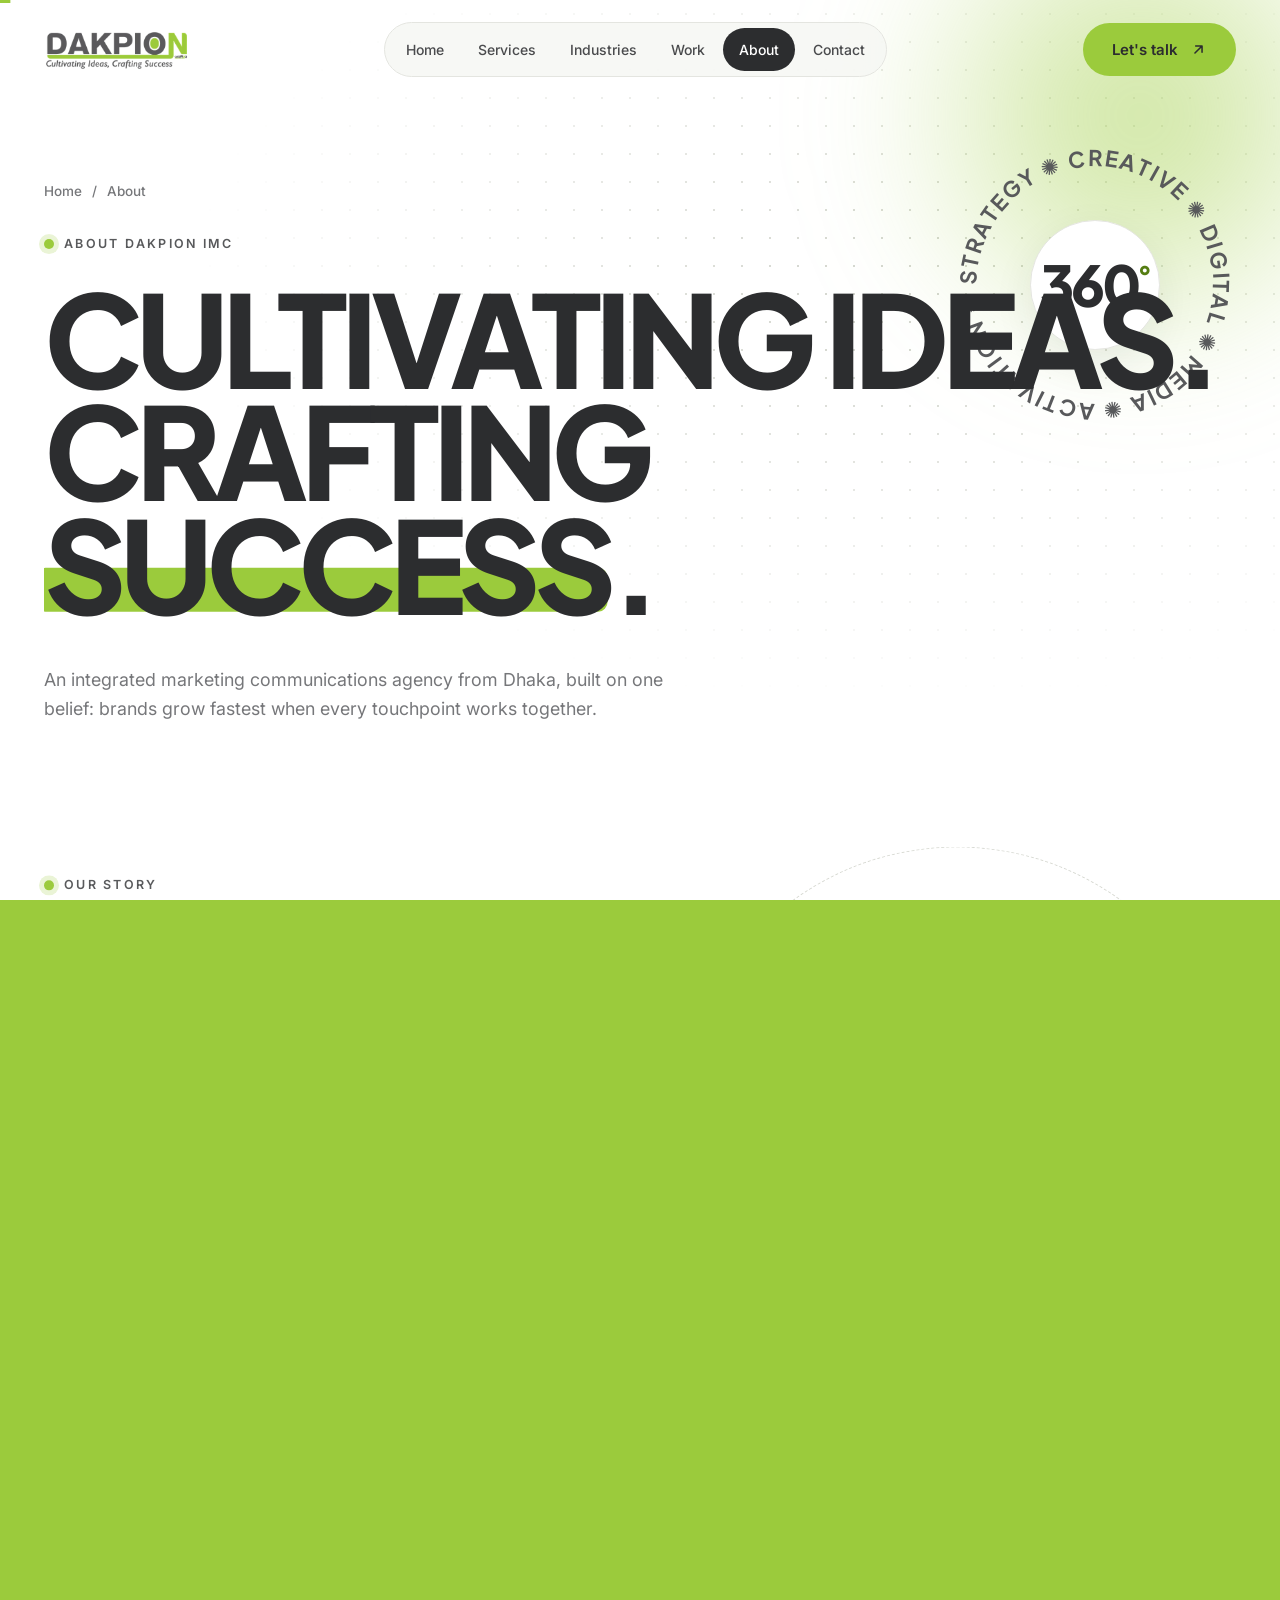
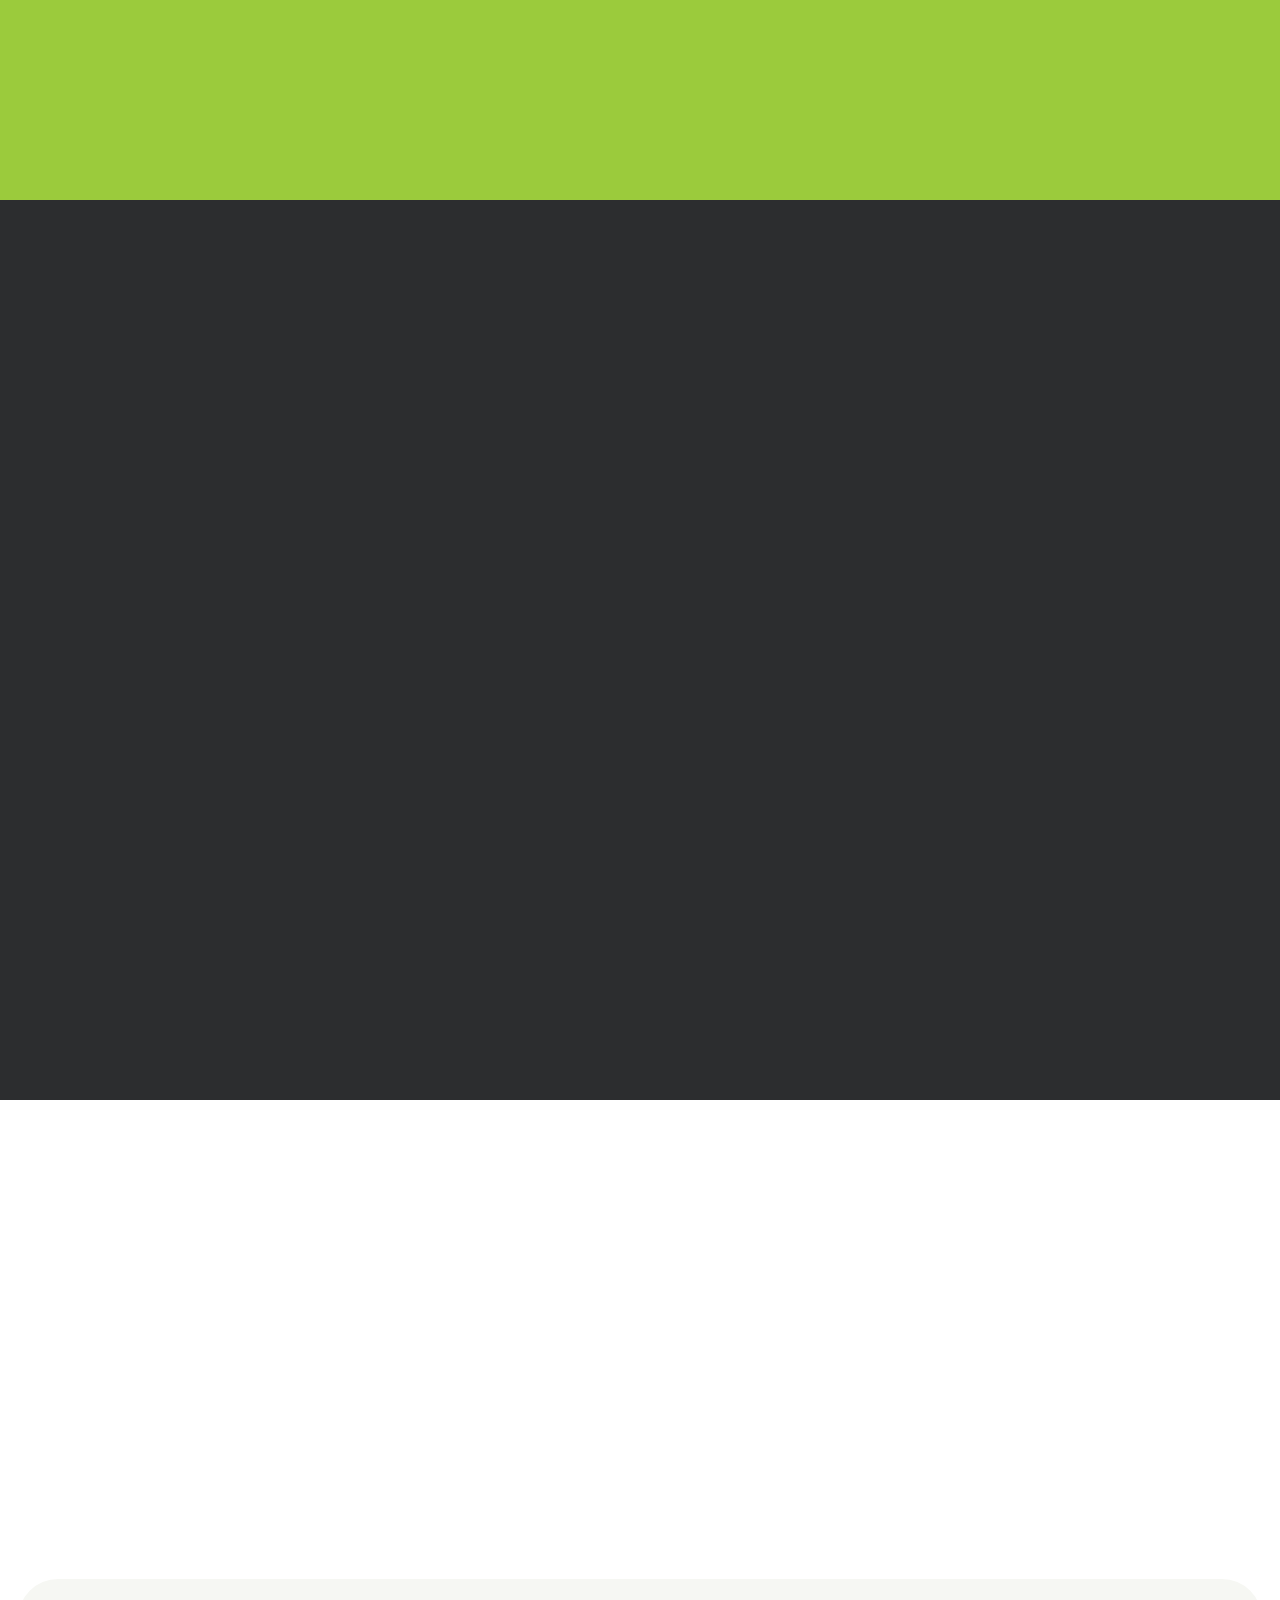
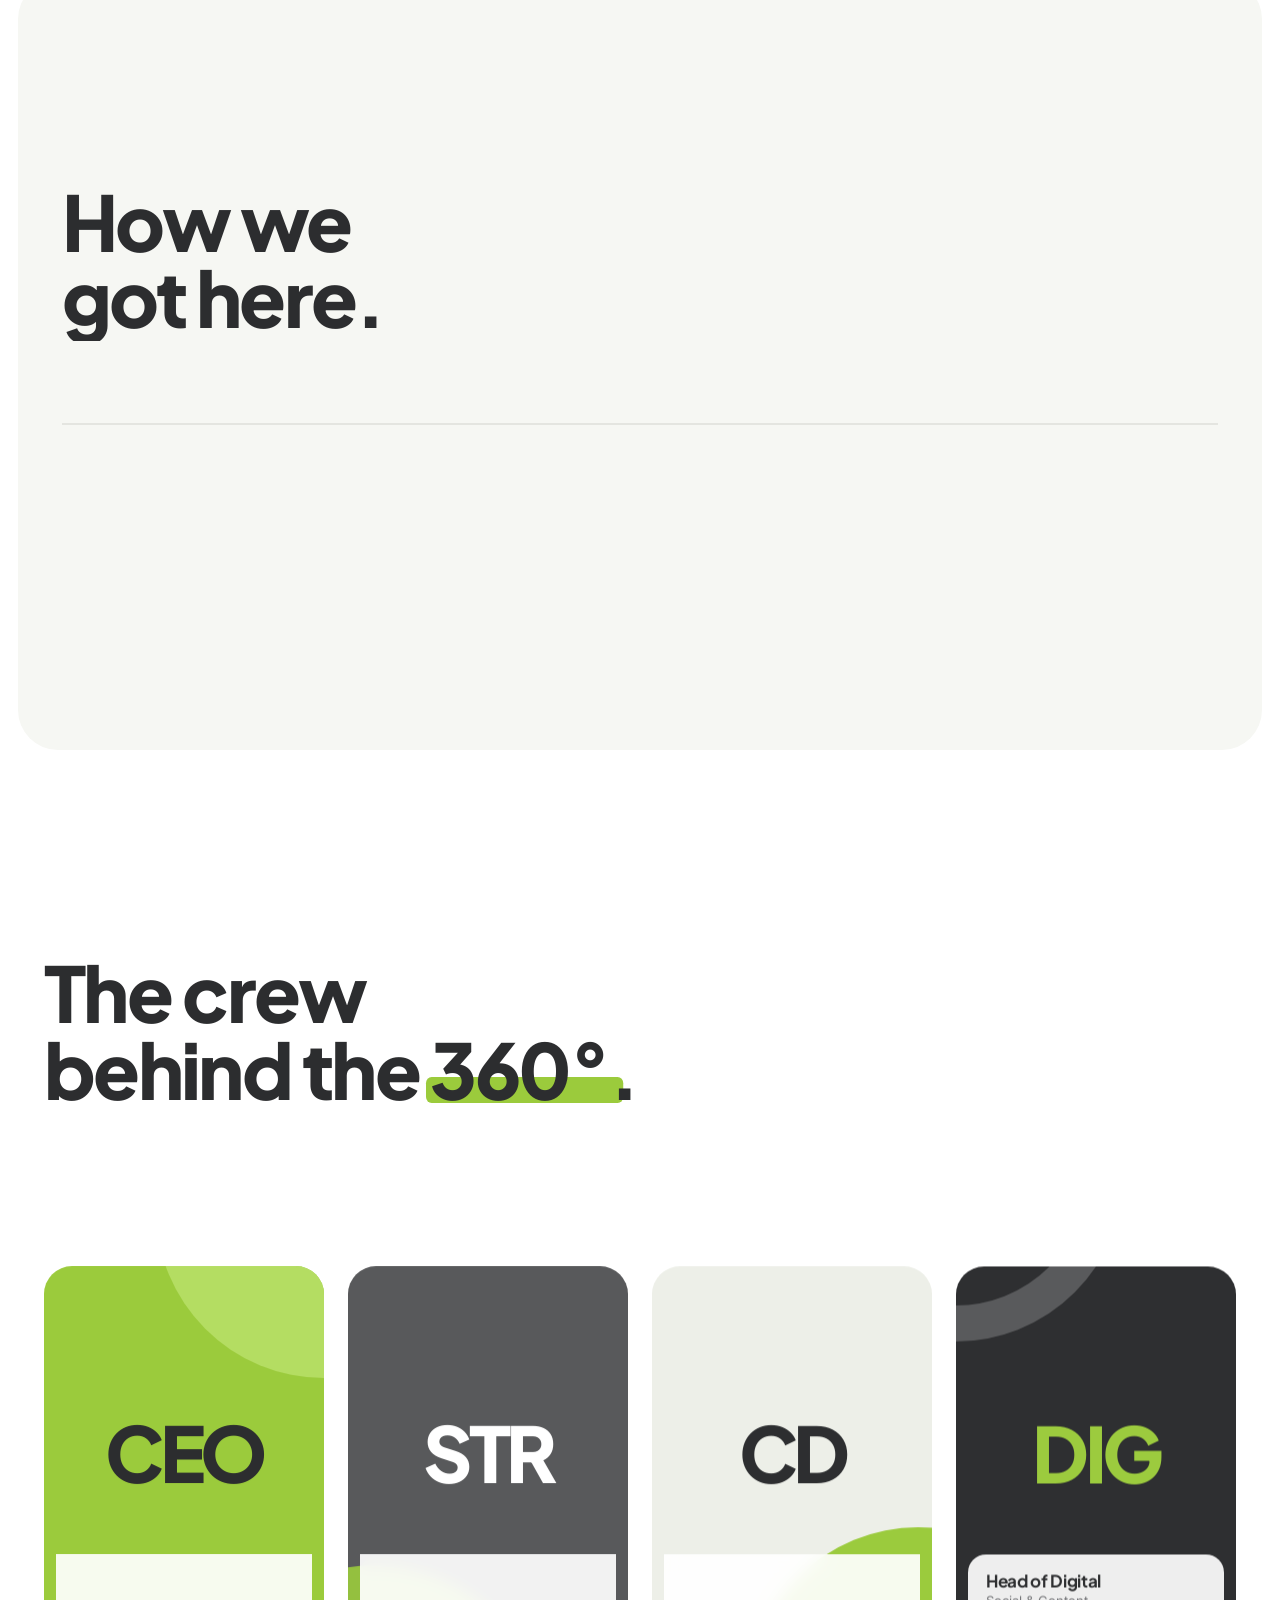
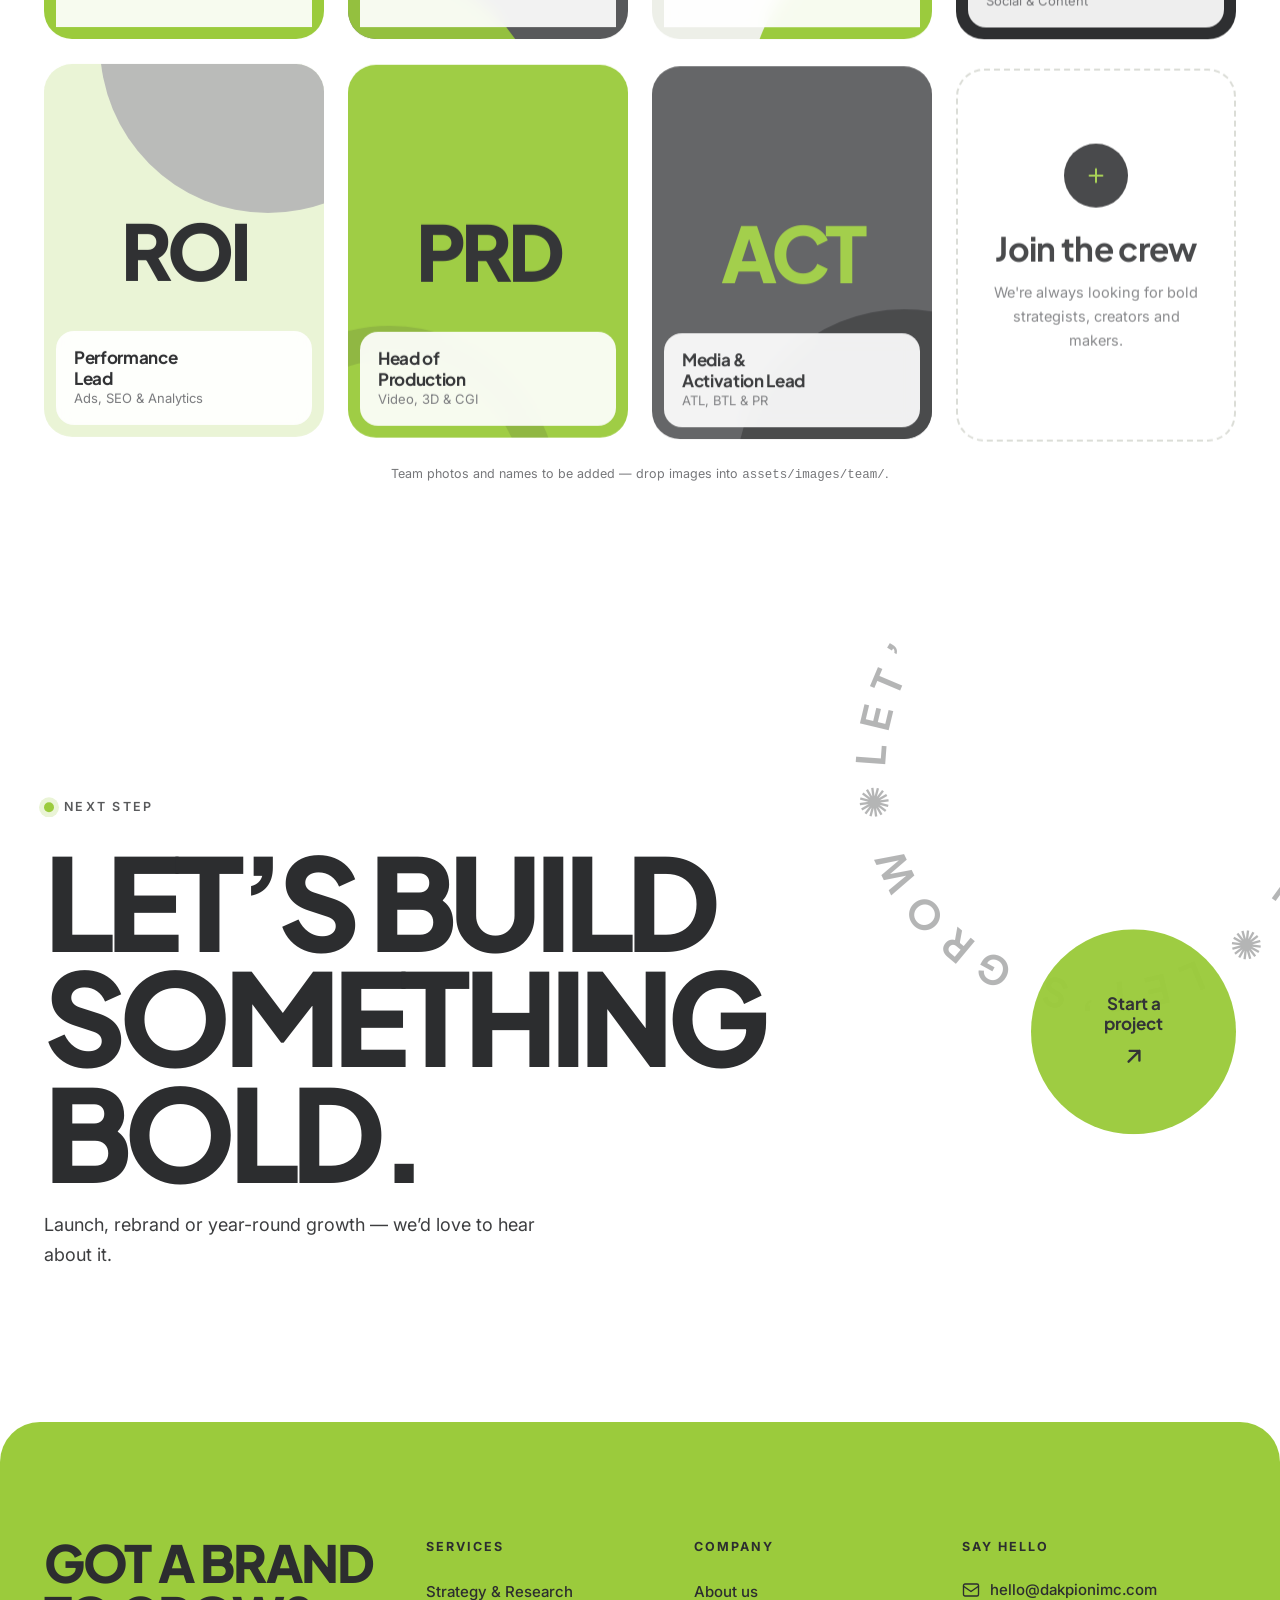
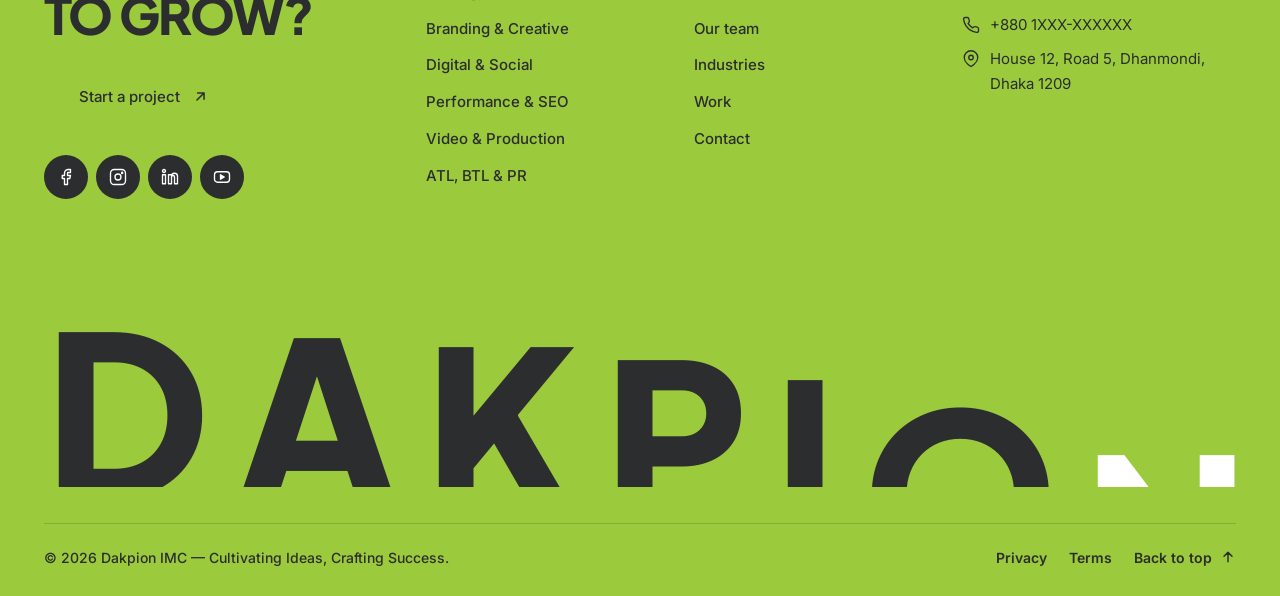
==== commit d97894dd: "Plus Jakarta Sans headings, brand-green buttons, scroll-driven hero words Co-Authored-By: Claude Opu" ====
--- a/about.html
+++ b/about.html
@@ -13,7 +13,7 @@
 <link rel="preconnect" href="https://fonts.googleapis.com">
 <link rel="preconnect" href="https://fonts.gstatic.com" crossorigin>
 <link rel="preload" as="image" href="assets/images/logo-dark.webp">
-<link href="https://fonts.googleapis.com/css2?family=Inter:wght@400;500;600;700&family=Syne:wght@600;700;800&display=swap" rel="stylesheet">
+<link href="https://fonts.googleapis.com/css2?family=Inter:wght@400;500;600;700&family=Plus+Jakarta+Sans:wght@600;700;800&display=swap" rel="stylesheet">
 <link rel="stylesheet" href="assets/css/style.css">
 <script>
 (function(r){r.classList.add('js');try{if(!sessionStorage.getItem('dk-seen')&&!matchMedia('(prefers-reduced-motion: reduce)').matches)r.classList.add('show-loader');if(sessionStorage.getItem('dk-pt'))r.classList.add('pt-enter');}catch(e){}
--- a/assets/css/style.css
+++ b/assets/css/style.css
@@ -37,7 +37,7 @@
   --r-xl: 40px;
   --r-full: 999px;
 
-  --ff-d: 'Syne', 'Inter', system-ui, sans-serif;
+  --ff-d: 'Plus Jakarta Sans', 'Inter', system-ui, sans-serif;
   --ff: 'Inter', system-ui, -apple-system, 'Segoe UI', sans-serif;
 
   --max-w: 1320px;
@@ -123,12 +123,12 @@
 .btn--lime { background:var(--lime); color:var(--g-900); }
 .btn--lime::before { background:var(--g-900); }
 .btn--lime:hover { color:#fff; }
-.btn--grey { background:var(--g-900); color:#fff; }
-.btn--grey::before { background:var(--lime); }
-.btn--grey:hover { color:var(--g-900); }
-.btn--line { border-color:var(--line-2); color:var(--g-900); }
-.btn--line::before { background:var(--g-900); }
-.btn--line:hover { color:#fff; border-color:var(--g-900); }
+.btn--grey { background:var(--lime); color:var(--g-900); }
+.btn--grey::before { background:var(--g-900); }
+.btn--grey:hover { color:#fff; }
+.btn--line { border-color:var(--lime); color:var(--g-900); background:transparent; }
+.btn--line::before { background:var(--lime); }
+.btn--line:hover { color:var(--g-900); border-color:var(--lime); }
 .btn--lg { padding:21px 34px; font-size:16px; }
 
 .link { display:inline-flex; align-items:center; gap:8px; font-weight:600; color:var(--g-900); position:relative; }
@@ -139,10 +139,10 @@
 .btn-orb {
   position:relative; display:grid; place-items:center; text-align:center;
   width:clamp(150px, 16vw, 210px); aspect-ratio:1; border-radius:50%;
-  background:var(--g-900); color:#fff; font-family:var(--ff-d); font-weight:700; font-size:17px; line-height:1.15;
+  background:var(--lime); color:var(--g-900); font-family:var(--ff-d); font-weight:700; font-size:17px; line-height:1.15;
   transition:background .4s, color .4s;
 }
-.btn-orb:hover { background:var(--lime); color:var(--g-900); }
+.btn-orb:hover { background:var(--g-900); color:#fff; }
 .btn-orb > span { display:block; }
 .btn-orb .icon { width:26px; height:26px; margin:10px auto 0; }
 
@@ -187,7 +187,7 @@
 .nav a:hover::after { transform:translateY(calc(-100% - 10px)); }
 .nav li.active a { background:var(--g-900); color:#fff; }
 .header-right { display:flex; align-items:center; gap:10px; }
-.menu-btn { display:none; align-items:center; gap:10px; padding:12px 18px; border-radius:var(--r-full); background:var(--g-900); color:#fff; font-weight:600; font-size:14px; }
+.menu-btn { display:none; align-items:center; gap:10px; padding:12px 18px; border-radius:var(--r-full); background:var(--lime); color:var(--g-900); font-weight:600; font-size:14px; }
 .menu-btn i { display:grid; gap:4px; }
 .menu-btn i b { display:block; width:18px; height:2px; background:currentColor; border-radius:2px; transition:transform .4s var(--ease); }
 .menu-open .brand { background:#fff; border-radius:14px; padding:6px 10px; margin:-6px -10px; }
@@ -201,14 +201,14 @@
 .menu-foot { display:flex; flex-direction:column; gap:6px; font-size:15px; color:var(--g-800); }
 
 /* ── Hero ────────────────────────────────────────── */
-.hero { position:relative; min-height:100svh; display:flex; flex-direction:column; justify-content:flex-end; padding:130px 0 44px; overflow:hidden; background:var(--white); }
+.hero { position:relative; min-height:100svh; display:flex; flex-direction:column; justify-content:center; padding:120px 0 40px; overflow:hidden; background:var(--white); }
 .hero-bg { position:absolute; inset:0; pointer-events:none; overflow:hidden; }
 .hero-bg::before { content:''; position:absolute; inset:0; background-image:radial-gradient(var(--line-2) 1.2px, transparent 1.2px); background-size:28px 28px; mask-image:radial-gradient(ellipse 80% 70% at 70% 35%, #000 10%, transparent 70%); -webkit-mask-image:radial-gradient(ellipse 80% 70% at 70% 35%, #000 10%, transparent 70%); }
 .blob { position:absolute; border-radius:50%; filter:blur(60px); will-change:transform; }
 .blob--1 { width:46vmax; height:46vmax; right:-12vmax; top:-14vmax; background:radial-gradient(circle, rgba(155,203,60,.55), rgba(155,203,60,0) 65%); }
 .blob--2 { width:30vmax; height:30vmax; left:-10vmax; bottom:-12vmax; background:radial-gradient(circle, rgba(88,89,91,.16), rgba(88,89,91,0) 65%); }
 .hero .container { position:relative; width:100%; }
-.hero-title { font-family:var(--ff-d); font-weight:800; font-size:clamp(56px, 11vw, 190px); line-height:.86; letter-spacing:-.055em; color:var(--g-900); margin:0 0 clamp(28px, 4vw, 52px); text-transform:uppercase; }
+.hero-title { font-family:var(--ff-d); font-weight:800; font-size:clamp(40px, 5.3vw, 86px); line-height:.9; letter-spacing:-.05em; color:var(--g-900); margin:0 0 26px; text-transform:uppercase; }
 .hero-title .ln { display:block; overflow:hidden; padding:.02em 0 .04em; margin-bottom:-.04em; }
 .hero-title .lni { display:inline-flex; align-items:center; gap:.18em; }
 .hero-badge { position:relative; width:.82em; height:.82em; flex:none; border-radius:50%; background:var(--lime); display:grid; place-items:center; }
@@ -218,6 +218,7 @@
 .rotator { position:relative; display:inline-grid; overflow:hidden; vertical-align:bottom; color:var(--lime-deep); line-height:1; padding-bottom:.02em; }
 .rotator > span { grid-area:1/1; transform:translateY(105%); transition:transform .9s var(--ease); }
 .rotator > span.is-on { transform:none; }
+.rotator .dot { font-style:normal; margin-left:-.12em; }
 .rotator > span.is-out { transform:translateY(-105%); }
 .hero-foot { display:grid; grid-template-columns:1.1fr auto auto; gap:32px; align-items:end; padding-top:28px; border-top:1px solid var(--line); }
 .hero-foot p { margin:0; max-width:520px; font-size:clamp(16px, 1.3vw, 19px); color:var(--g-500); }
@@ -228,6 +229,32 @@
 .scroll-hint i::after { content:''; position:absolute; left:0; top:0; width:100%; height:40%; background:var(--g-900); animation:drip 1.8s var(--ease-io) infinite; }
 @keyframes drip { 0% { transform:translateY(-100%); } 100% { transform:translateY(260%); } }
 @keyframes spin { to { transform:rotate(360deg); } }
+
+
+/* ── Hero: minimal, pinned 360° ring drawn on scroll ── */
+.hero { min-height:0; display:block; padding:0; overflow:visible; background:var(--white); }
+.hero-pin { position:relative; height:100svh; min-height:620px; display:flex; align-items:center; justify-content:center; overflow:hidden; }
+.hero-ring { position:absolute; left:50%; top:50%; width:min(84vmin, 720px); height:min(84vmin, 720px); transform:translate(-50%, -50%) rotate(-90deg); pointer-events:none; }
+.hero-ring circle { fill:none; }
+.hr-track { stroke:var(--line); stroke-width:1.2; }
+.hr-prog { stroke:var(--lime); stroke-width:3; stroke-linecap:round; stroke-dasharray:1759.3; stroke-dashoffset:1759.3; }
+.hero-center { position:relative; z-index:1; text-align:center; }
+.hero-center > *:not(.hero-ring):not(.ring-words) { position:relative; z-index:1; }
+.ring-words { position:absolute; left:50%; top:50%; width:min(84vmin, 720px); height:min(84vmin, 720px); transform:translate(-50%, -50%); pointer-events:none; z-index:2; }
+.rw { position:absolute; transform:translate(-50%, -50%); padding:8px 16px; border-radius:var(--r-full); background:var(--white); border:1.5px solid var(--lime); box-shadow:var(--shadow-sm); font-family:var(--ff-d); font-size:14px; font-weight:700; color:var(--g-900); white-space:nowrap; }
+.rw::before { content:''; display:inline-block; width:7px; height:7px; margin-right:8px; border-radius:50%; background:var(--lime); vertical-align:middle; position:relative; top:-1px; }
+.hero-kicker { display:inline-block; margin-bottom:28px; font-size:13px; font-weight:600; letter-spacing:.2em; text-transform:uppercase; color:var(--g-500); }
+.hero .hero-title { font-size:clamp(40px, 6vw, 92px); line-height:1; letter-spacing:-.035em; margin:0 0 28px; }
+.hero .hero-title .ln { display:block; }
+.hero .hero-title .lni { display:inline-block; }
+.hero-sub { max-width:500px; margin:0 auto 34px; font-size:clamp(16px, 1.25vw, 18px); color:var(--g-500); }
+.hero-cta { justify-content:center; }
+.hero-deg { position:absolute; right:var(--gutter); bottom:40px; font-family:var(--ff-d); font-weight:700; font-size:15px; letter-spacing:.04em; color:var(--g-500); }
+.hero-deg b { font-weight:700; color:var(--g-900); font-variant-numeric:tabular-nums; }
+.hero-pin .scroll-hint { position:absolute; left:var(--gutter); bottom:40px; }
+.js .hero-center { visibility:hidden; }
+.no-anim .hero-center { visibility:visible !important; }
+.no-anim .hr-prog { stroke-dashoffset:0; }
 
 /* ── Ring (rotating text) ────────────────────────── */
 .ring { position:absolute; width:clamp(180px, 26vw, 390px); aspect-ratio:1; right:var(--gutter); top:clamp(100px, 12vh, 150px); pointer-events:none; }
@@ -628,7 +655,11 @@
   .brand img { height:32px; }
   .hero { padding-top:110px; }
   .ring { top:92px; right:-40px; width:170px; opacity:.55; }
-  .hero-title { font-size:clamp(46px, 15.5vw, 90px); }
+  .hero .hero-title { font-size:clamp(30px, 9.4vw, 52px); }
+  .hero-pin { min-height:560px; }
+  .hero-kicker { font-size:11.5px; letter-spacing:.14em; }
+  .hero-ring { width:min(122vw, 560px); height:min(122vw, 560px); }
+  .ring-words { display:none; }
   .hero-cta .btn { flex:1 1 100%; }
   .team-grid { grid-template-columns:1fr 1fr; }
   .member .who { left:8px; right:8px; bottom:8px; padding:12px; }
@@ -650,5 +681,8 @@
   .preview, .cursor, .cursor-dot { display:none !important; }
 }
 @media (prefers-reduced-motion:reduce) {
+  .hr-prog { stroke-dashoffset:0; }
+}
+@media (prefers-reduced-motion:reduce) {
   *, *::before, *::after { animation:none !important; transition-duration:.01ms !important; }
 }
